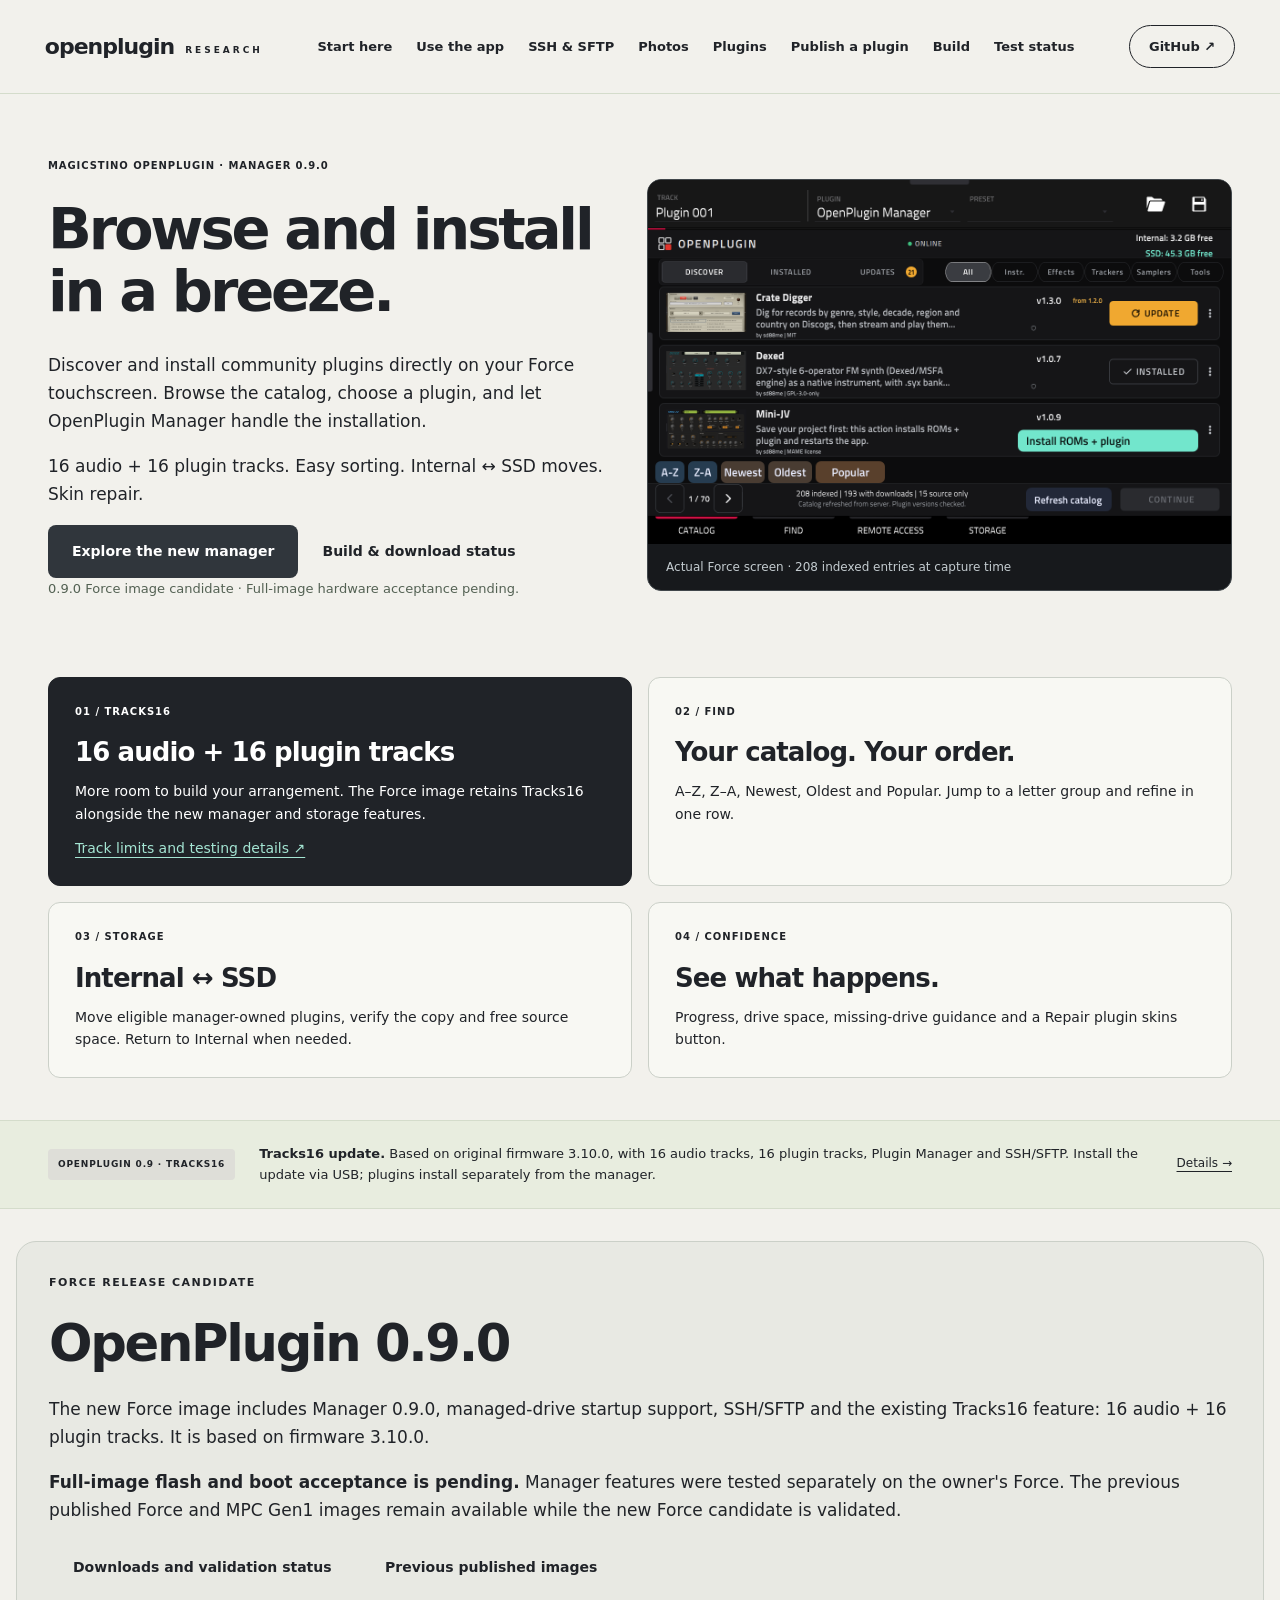
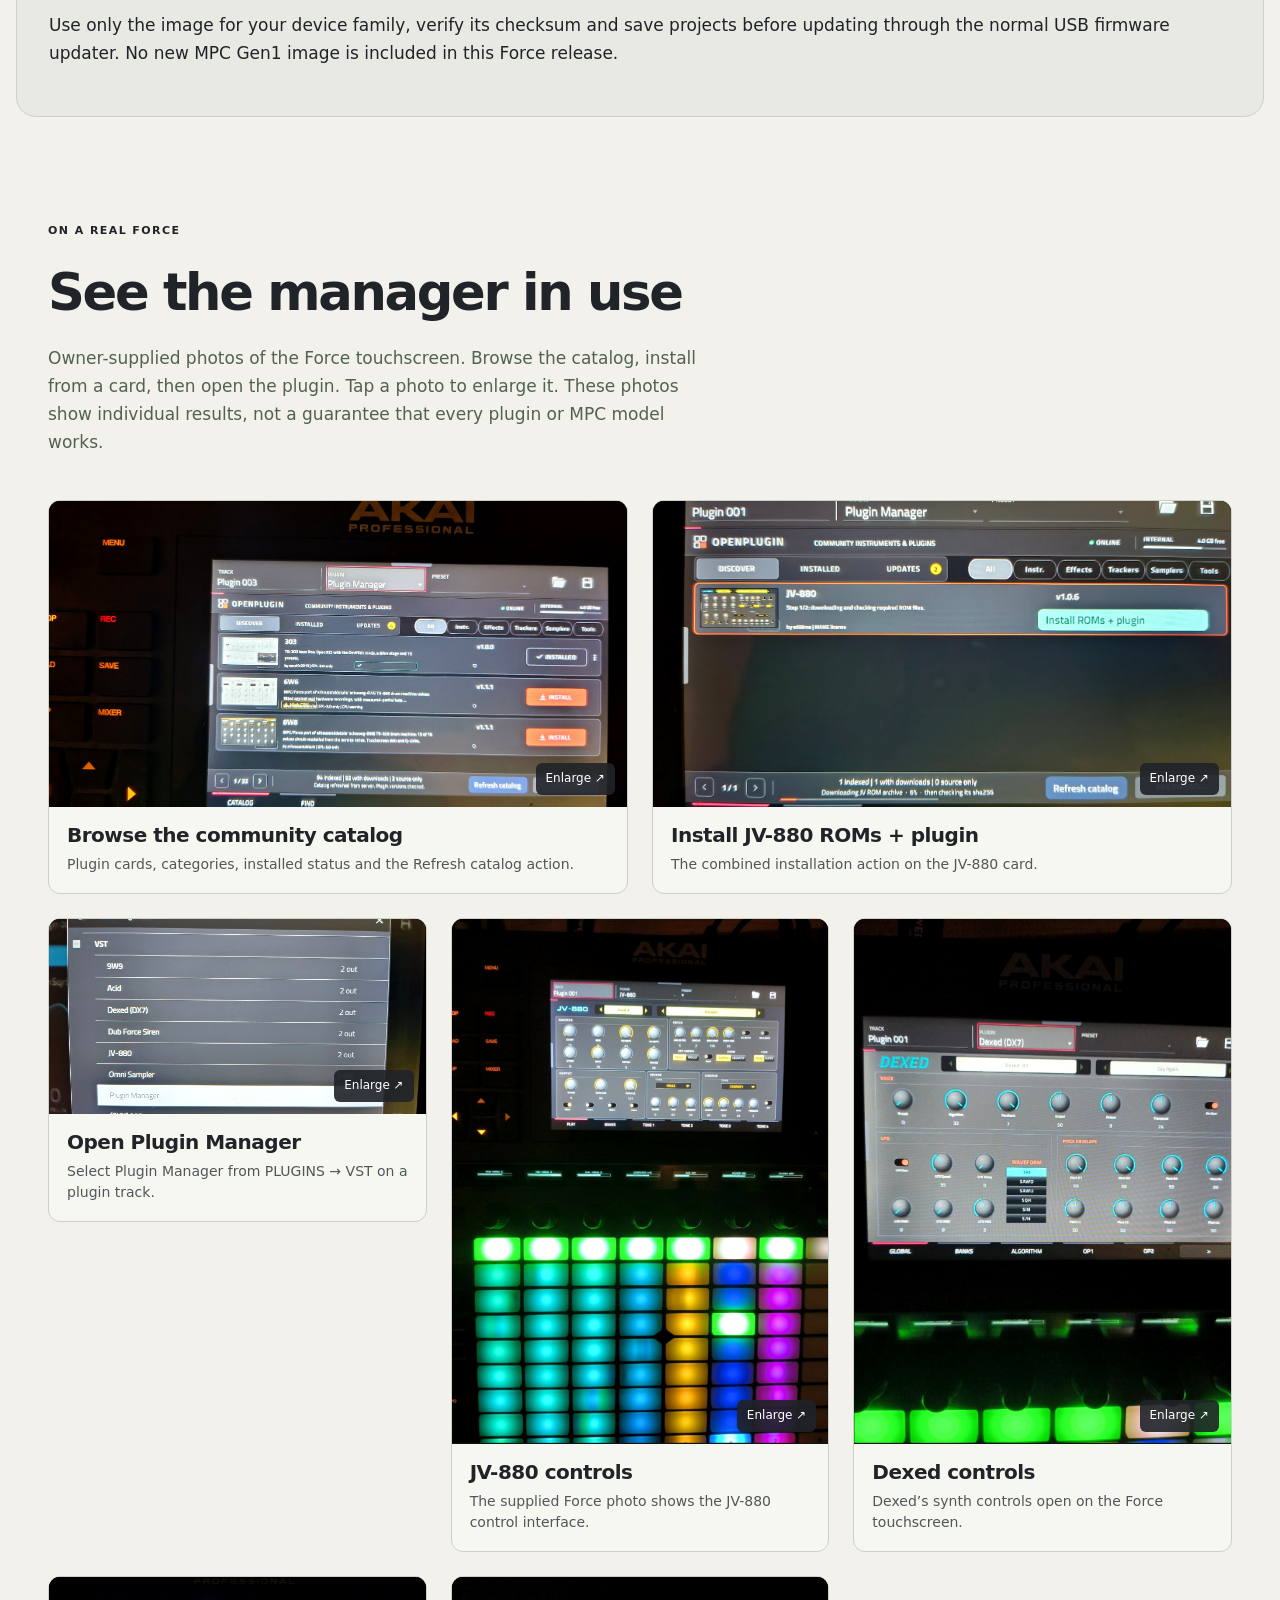
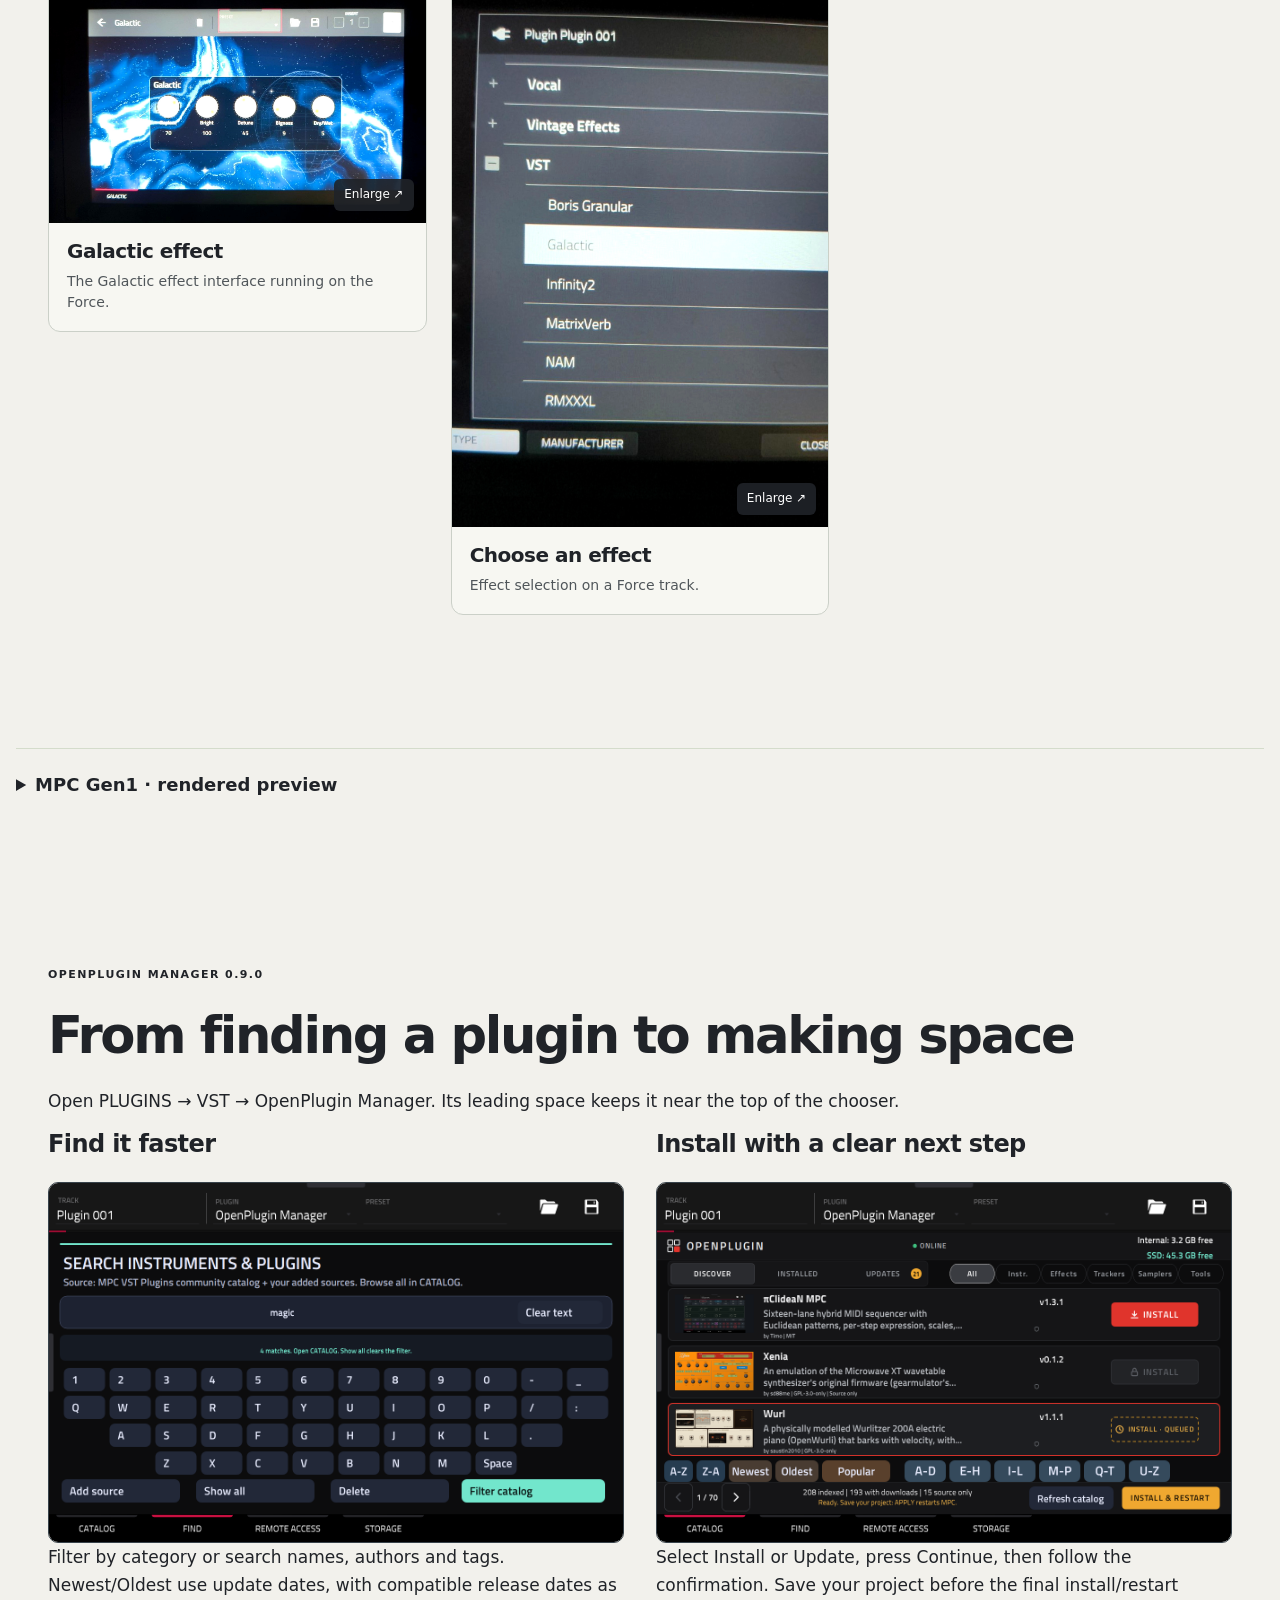
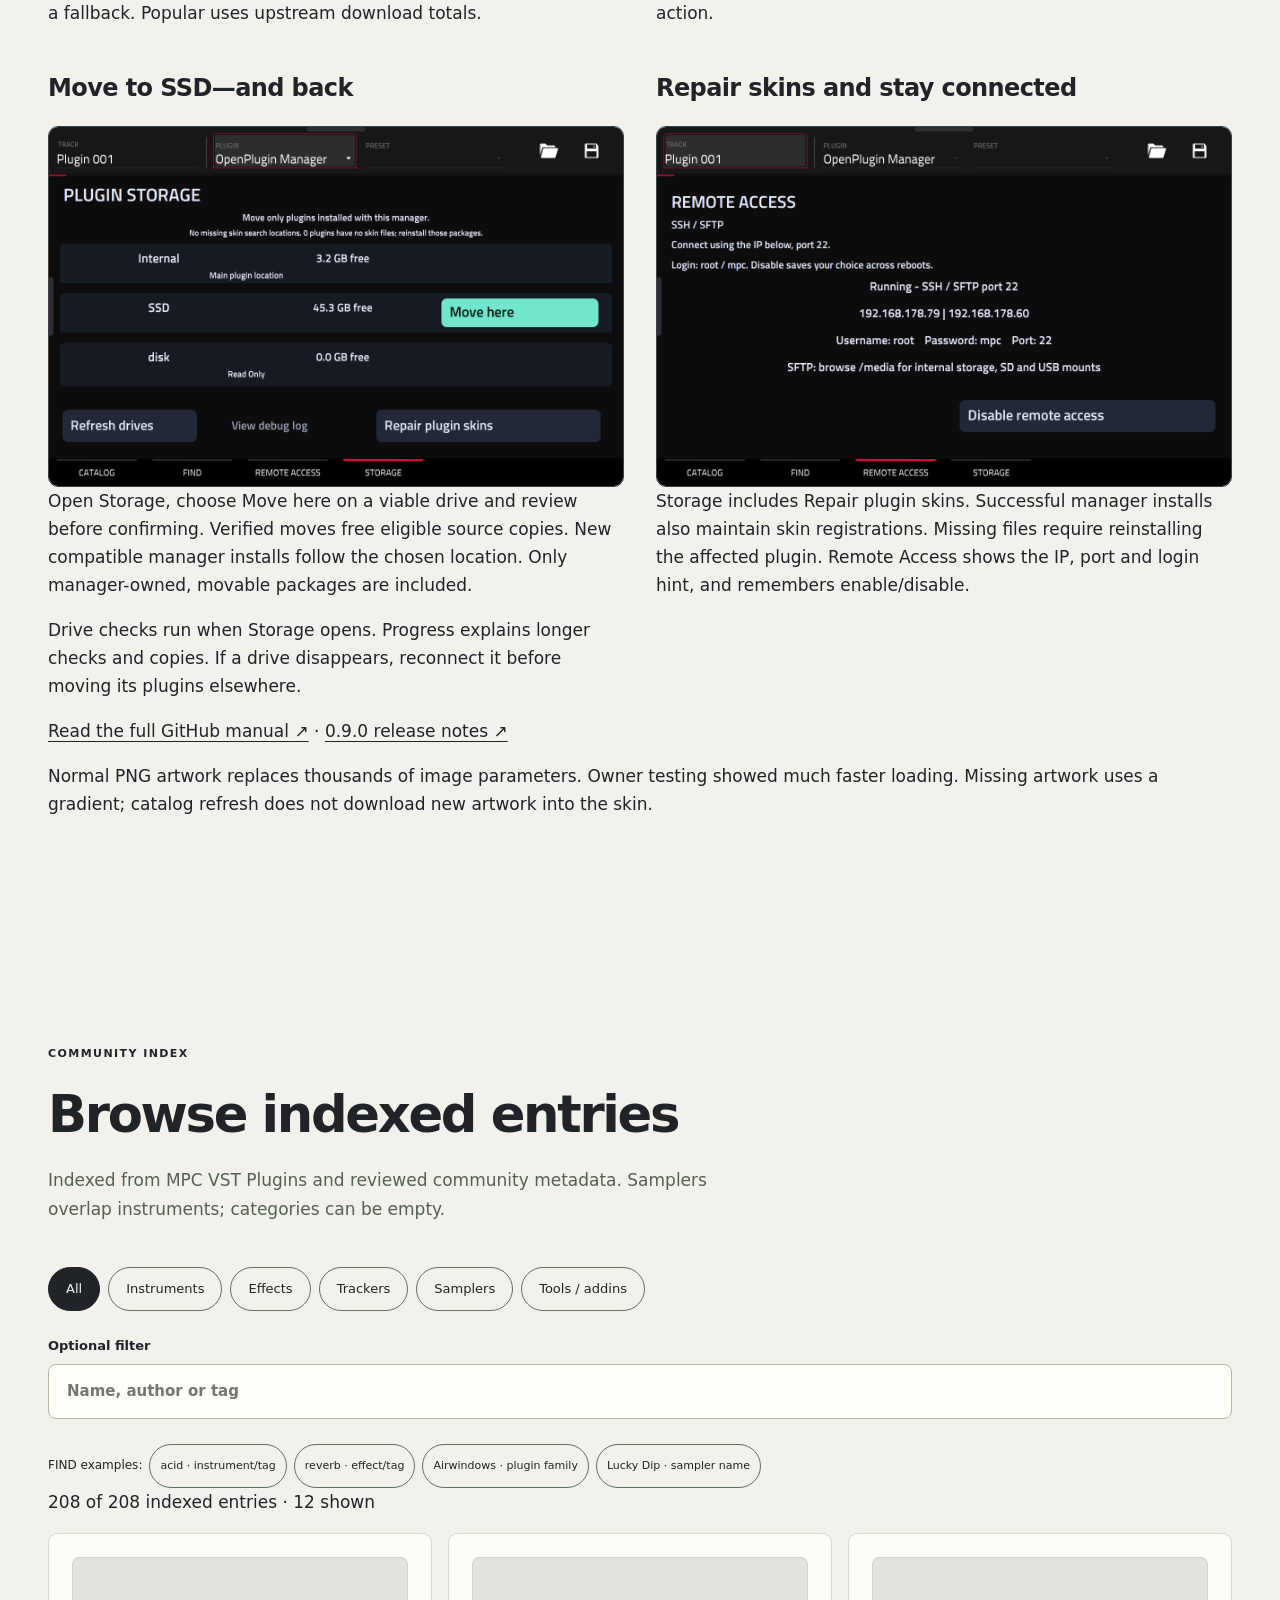
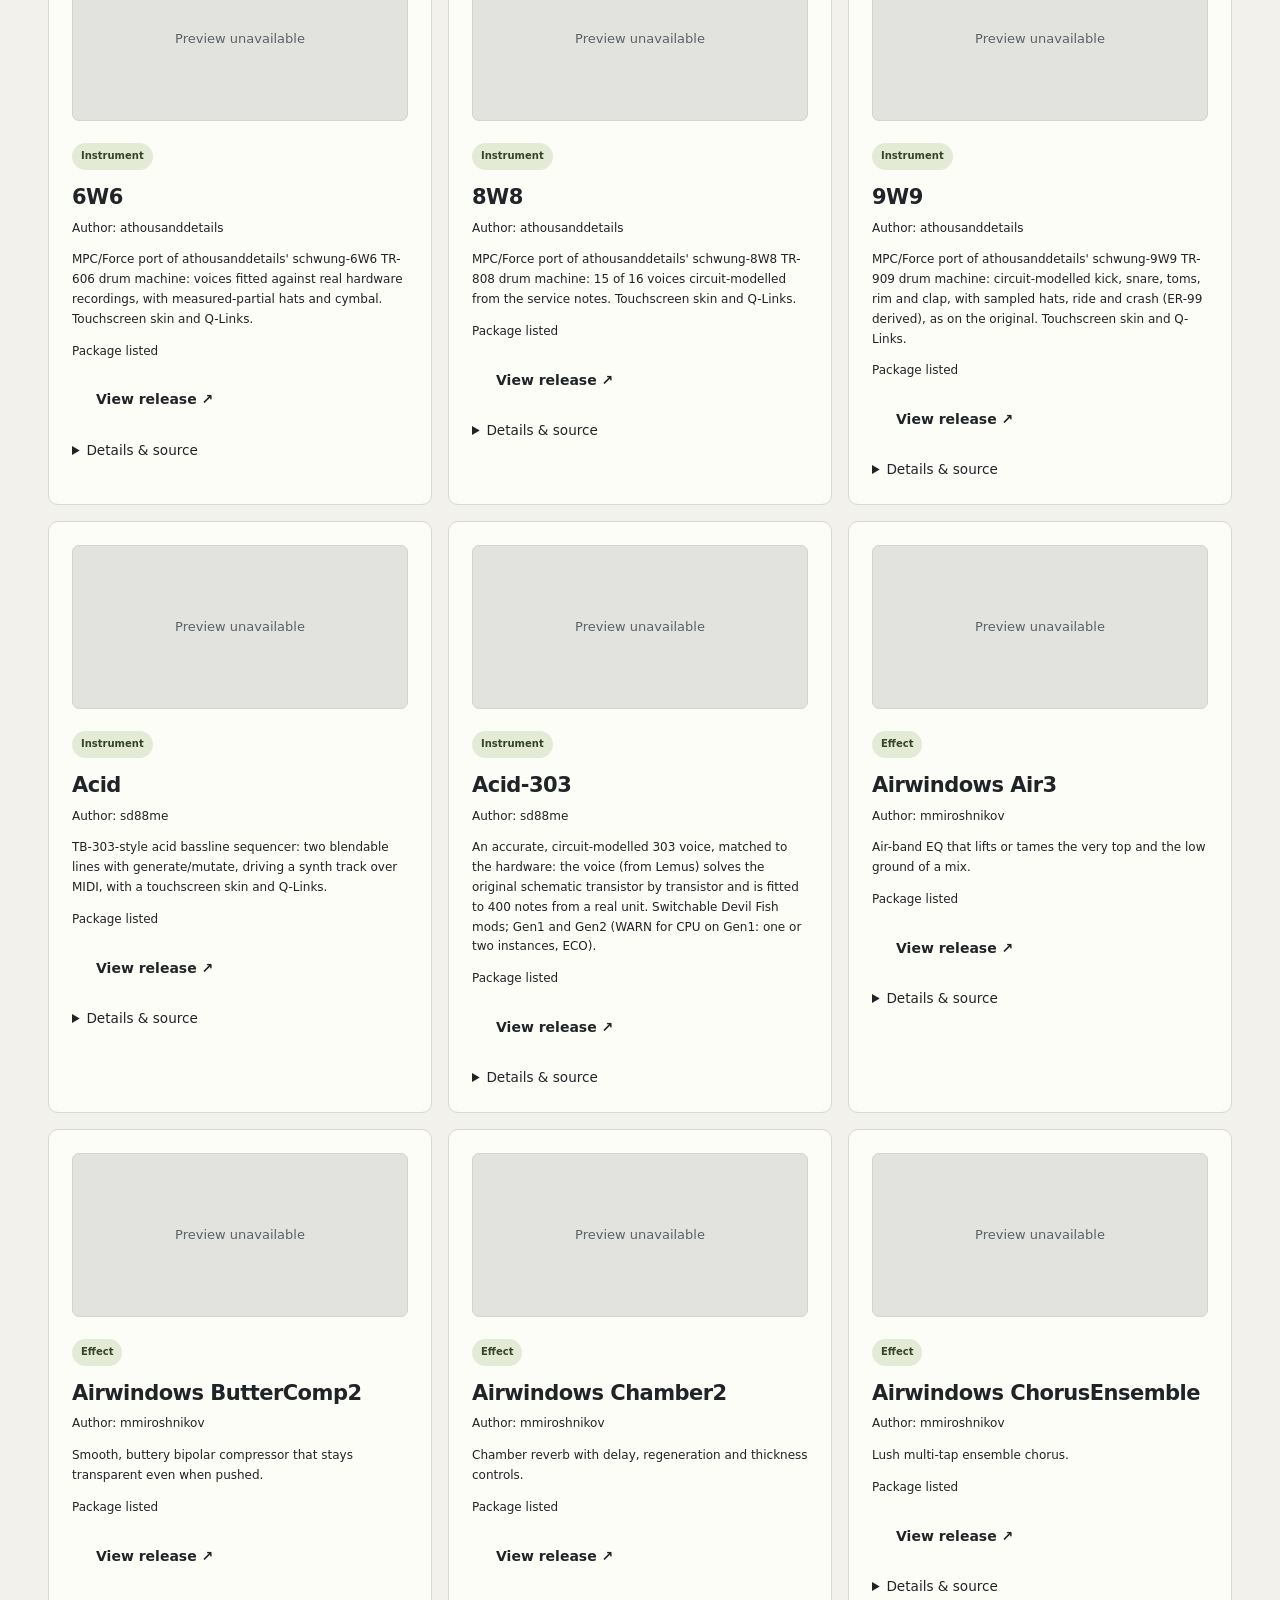
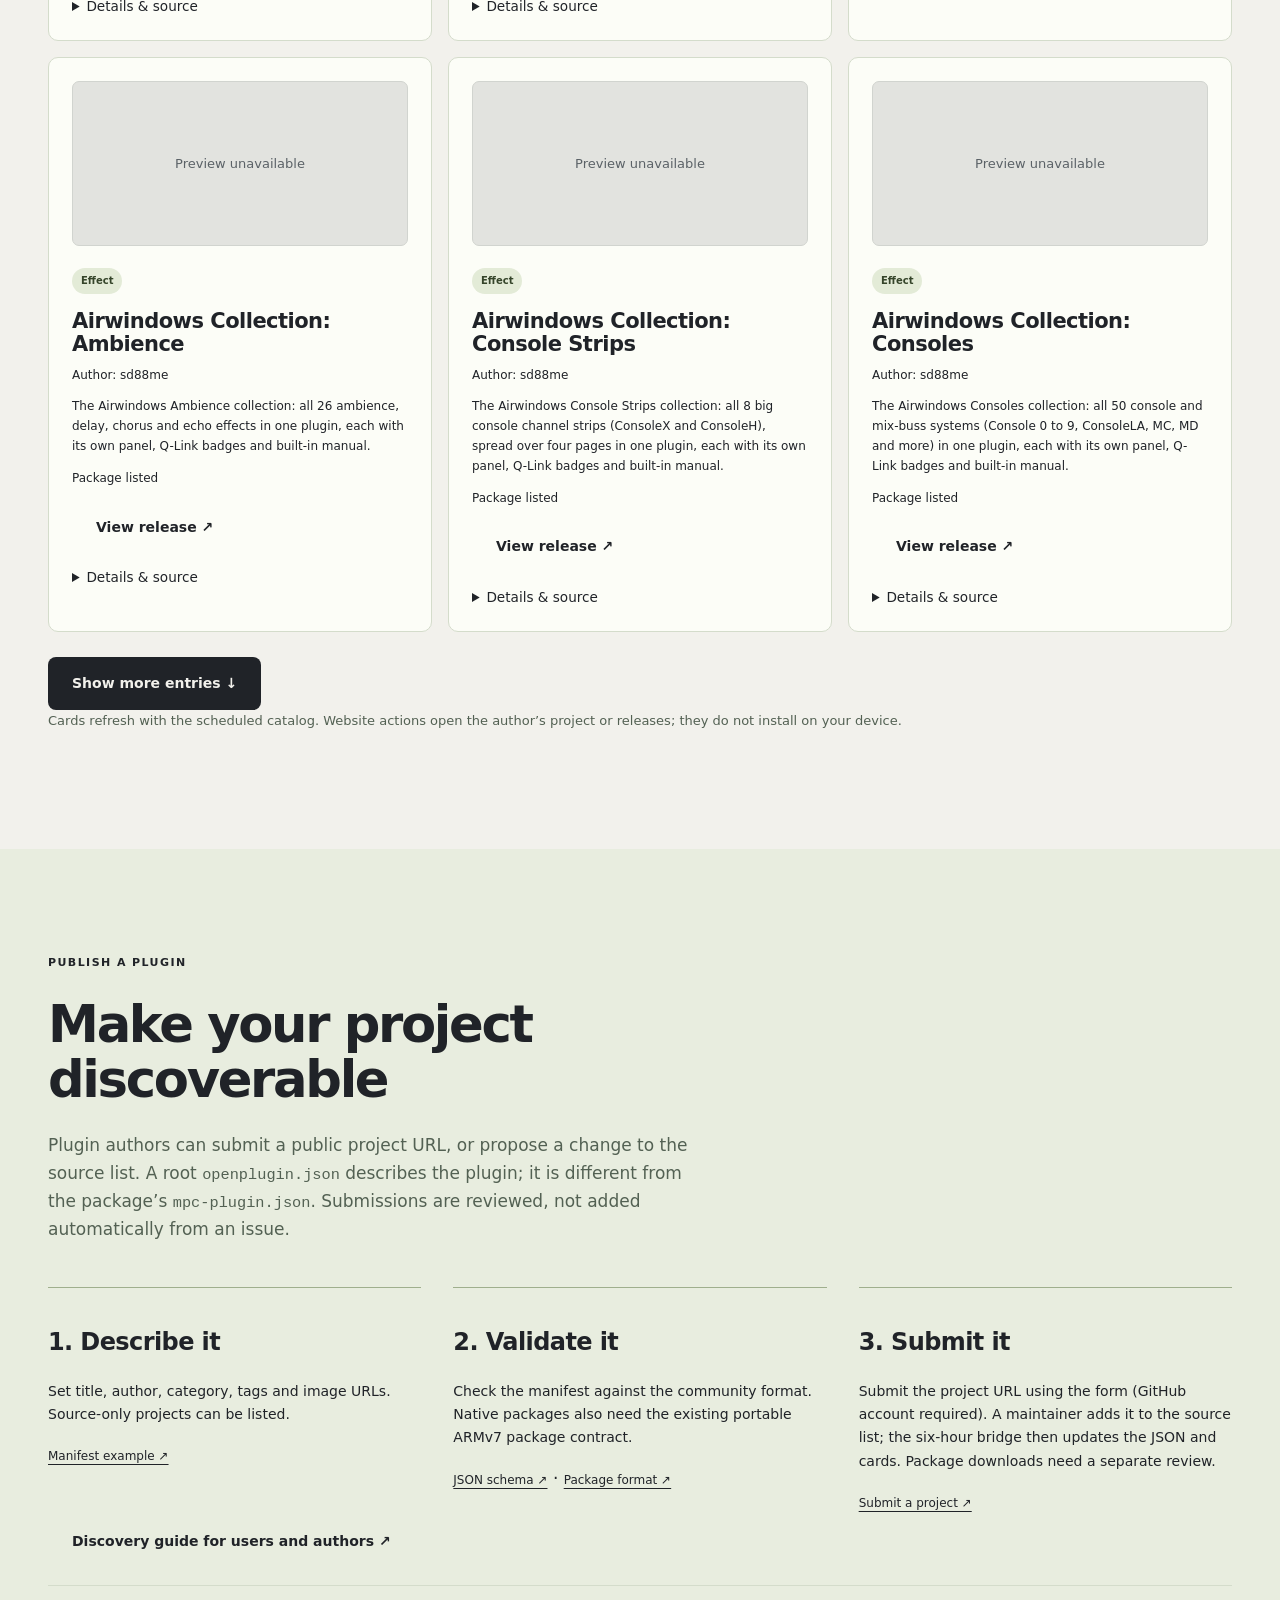
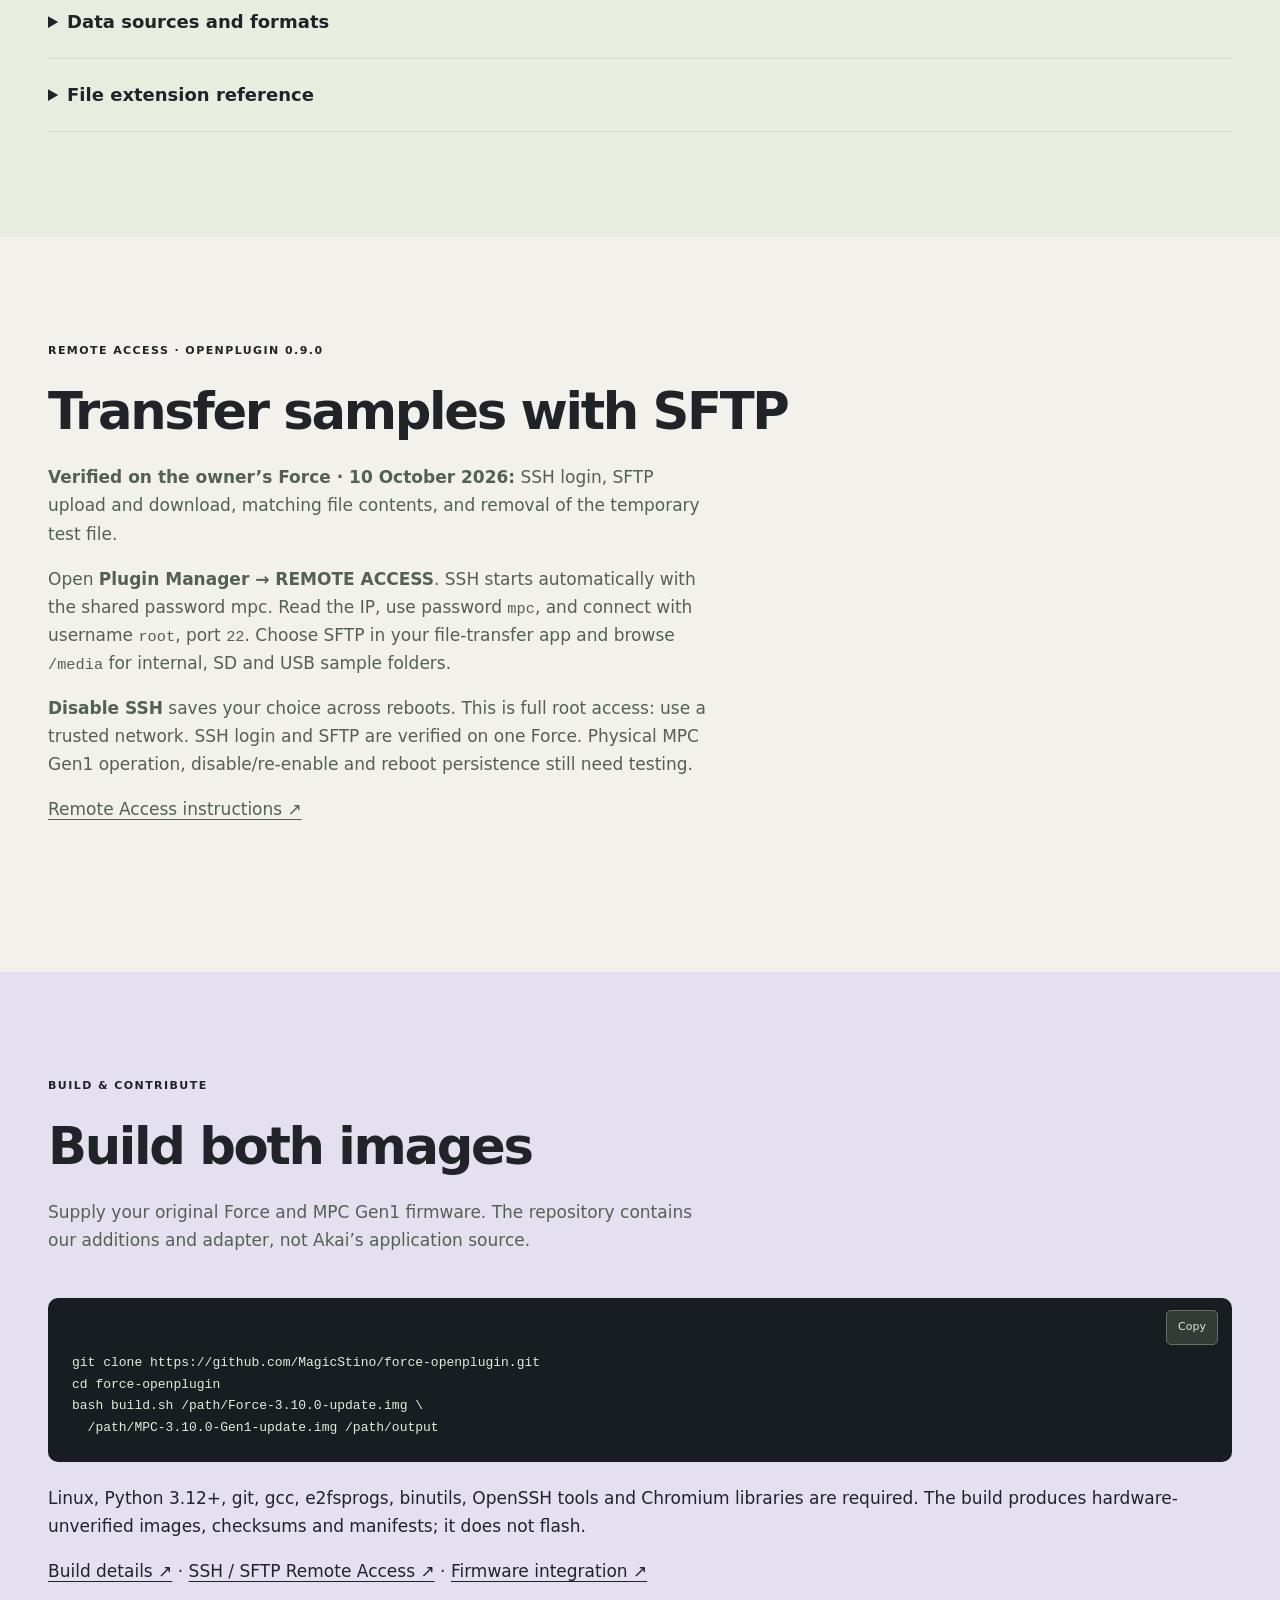
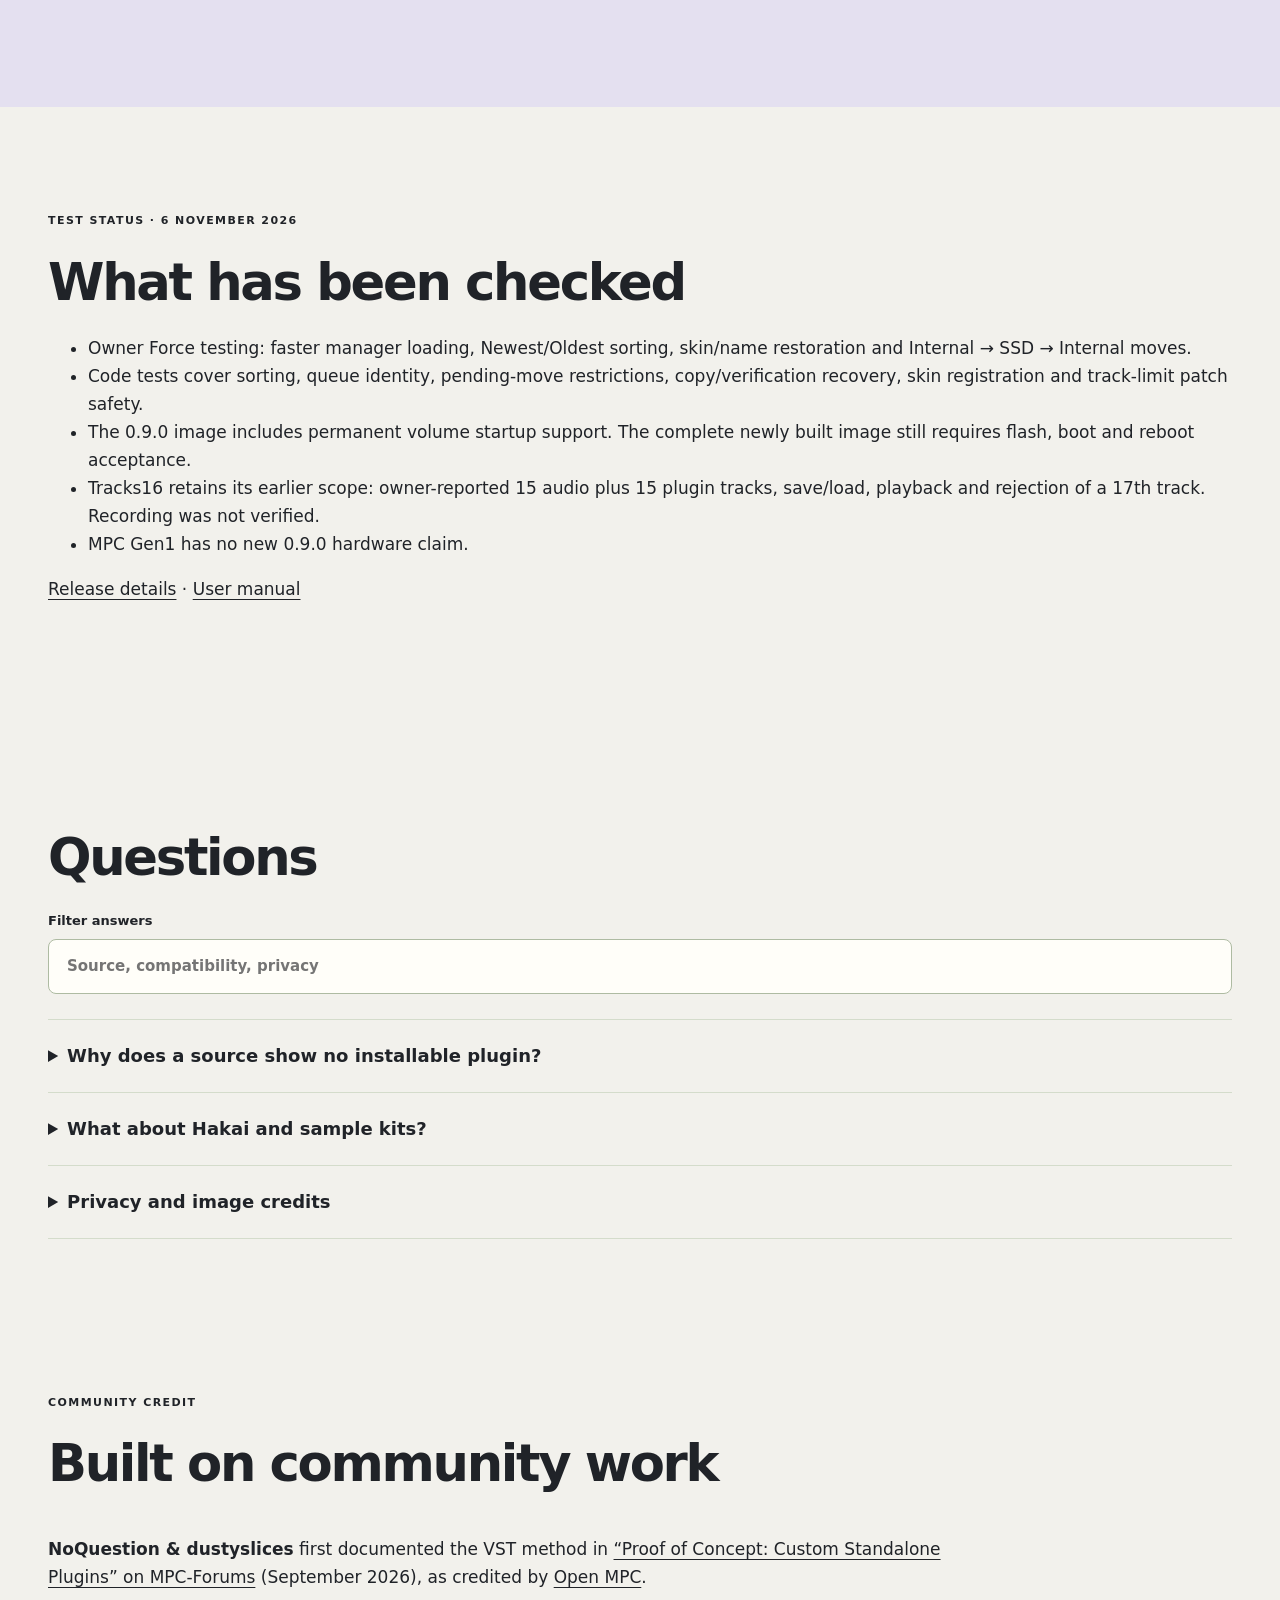
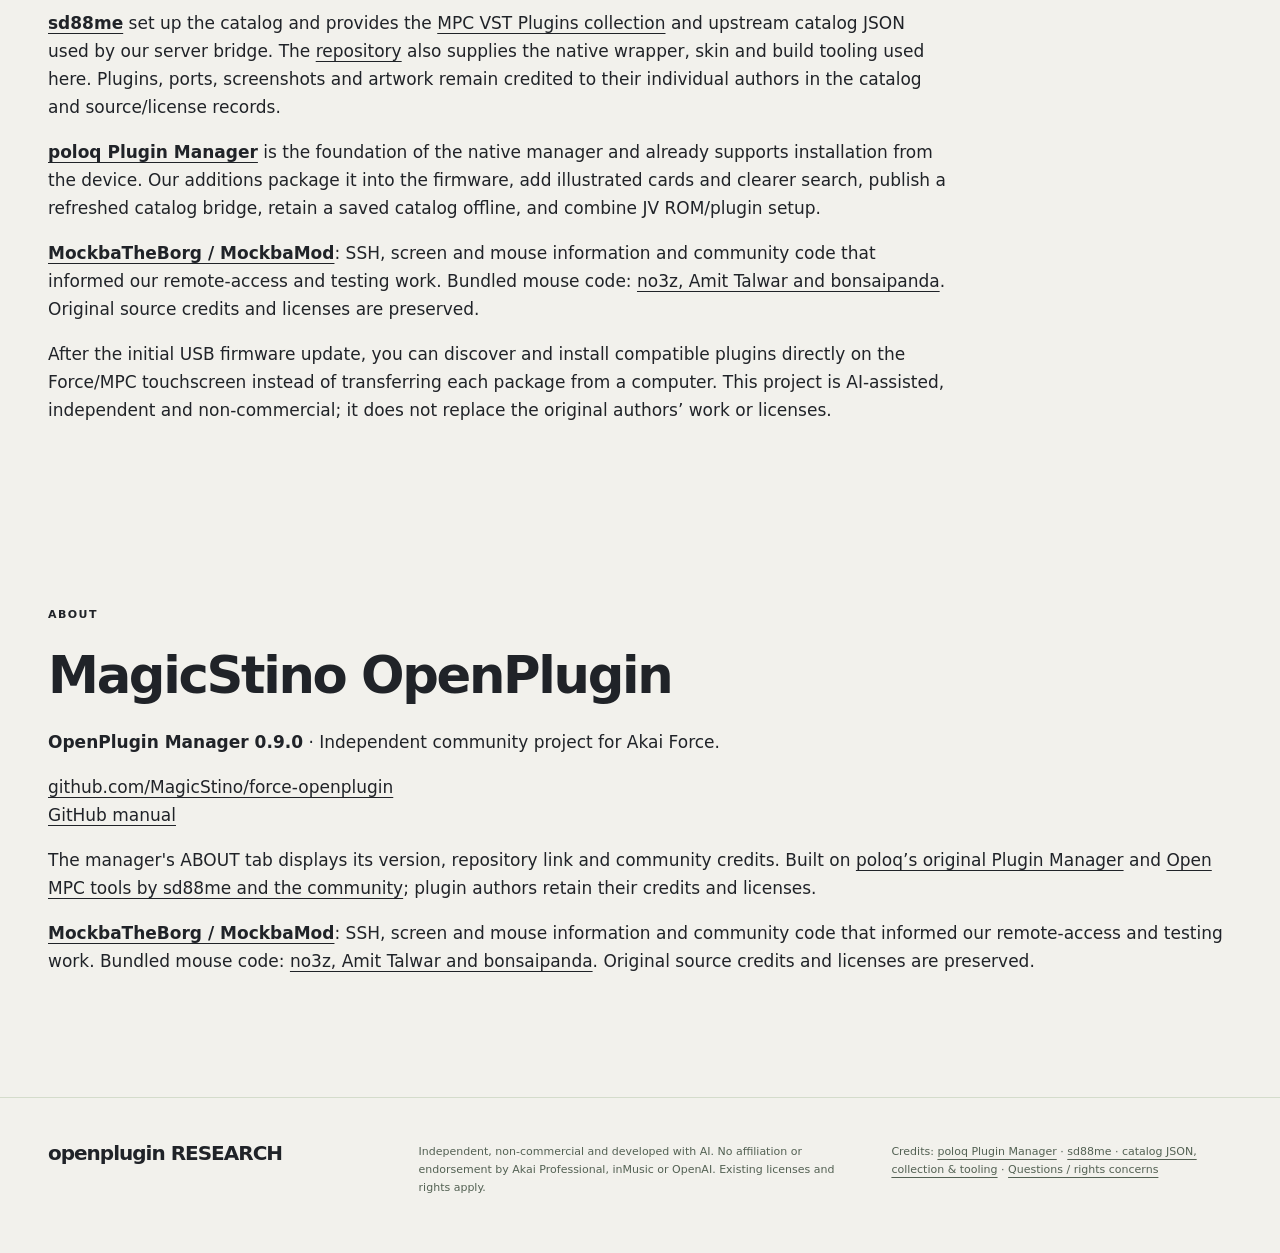
==== website/index.html @ c391f1b2 "Browse and install in a breeze: lead with the core OpenPlugin benefit" ====
<!doctype html>
<html lang="en"><head><meta charset="utf-8"><meta name="viewport" content="width=device-width, initial-scale=1"><title>MagicStino OpenPlugin 0.9 — Browse and install in a breeze.</title>
<meta name="description" content="Browse and install community plugins directly on your Force. With 16 audio + 16 plugin tracks, easy sorting, Internal ↔ SSD moves and skin repair.">
<link rel="canonical" href="https://magicstino.github.io/force-openplugin/">
<meta property="og:type" content="website"><meta property="og:url" content="https://magicstino.github.io/force-openplugin/"><meta property="og:site_name" content="OpenPlugin Research"><meta property="og:title" content="MagicStino OpenPlugin 0.9 — Browse and install in a breeze."><meta property="og:description" content="Browse and install community plugins directly on your Force. With 16 audio + 16 plugin tracks, easy sorting, Internal ↔ SSD moves and skin repair."><meta property="og:image" content="https://magicstino.github.io/force-openplugin/assets/share-card-0.9.png"><meta property="og:image:type" content="image/png"><meta property="og:image:width" content="1200"><meta property="og:image:height" content="630"><meta property="og:image:alt" content="OpenPlugin: 16 audio + 16 plugin tracks, with a real Force Plugin Manager photo">
<meta name="twitter:card" content="summary_large_image"><meta name="twitter:title" content="MagicStino OpenPlugin 0.9 — Browse and install in a breeze."><meta name="twitter:description" content="Browse and install community plugins directly on your Force. With 16 audio + 16 plugin tracks, easy sorting, Internal ↔ SSD moves and skin repair."><meta name="twitter:image" content="https://magicstino.github.io/force-openplugin/assets/share-card-0.9.png"><meta name="twitter:image:alt" content="OpenPlugin: double the tracks, 200+ plugins and a real Force Plugin Manager photo">
<meta name="theme-color" content="#17191c"><link rel="icon" href="assets/mark.svg" type="image/svg+xml"><link rel="stylesheet" href="style.css?v=manager-090"><script src="app.js?v=share-7" defer></script></head>
<body><a class="skip" href="#main">Skip to content</a><header class="header"><a class="brand" href="#">openplugin <span class="brand-sub">RESEARCH</span></a><nav aria-label="Main navigation"><a href="#downloads">Start here</a><a href="#howtos">Use the app</a><a href="#remote-access">SSH &amp; SFTP</a><a href="#force-gallery">Photos</a><a href="#catalog">Plugins</a><a href="#sources">Publish a plugin</a><a href="#developers">Build</a><a href="#status">Test status</a></nav><a class="repo-link" href="https://github.com/MagicStino/force-openplugin">GitHub ↗</a></header><main id="main"><section class="hero wrap"><div class="hero-copy"><p class="eyebrow">MAGICSTINO OPENPLUGIN · MANAGER 0.9.0</p><h1>Browse and install<br>in a breeze.</h1><p class="lede">Discover and install community plugins directly on your Force touchscreen. Browse the catalog, choose a plugin, and let OpenPlugin Manager handle the installation.</p><p>16 audio + 16 plugin tracks. Easy sorting. Internal ↔ SSD moves. Skin repair.</p><div class="hero-actions"><a class="button primary" href="#guide">Explore the new manager</a><a class="button" href="#downloads">Build &amp; download status</a></div><p class="small">0.9.0 Force image candidate · Full-image hardware acceptance pending.</p></div><figure class="hero-art"><img src="assets/manager-0.9/catalog.png" alt="OpenPlugin Manager running on the owner's Force" width="1280" height="800"><figcaption>Actual Force screen · 208 indexed entries at capture time</figcaption></figure></section>
<section class="wrap usp-section" aria-label="OpenPlugin features"><div class="usp-grid"><article class="usp-highlight"><span class="usp-number">01 / TRACKS16</span><h2>16 audio + 16 plugin tracks</h2><p>More room to build your arrangement. The Force image retains Tracks16 alongside the new manager and storage features.</p><p><a href="https://github.com/MagicStino/force-openplugin/blob/main/docs/TRACKS16.md">Track limits and testing details ↗</a></p></article><article><span class="usp-number">02 / FIND</span><h2>Your catalog. Your order.</h2><p>A–Z, Z–A, Newest, Oldest and Popular. Jump to a letter group and refine in one row.</p></article><article><span class="usp-number">03 / STORAGE</span><h2>Internal ↔ SSD</h2><p>Move eligible manager-owned plugins, verify the copy and free source space. Return to Internal when needed.</p></article><article><span class="usp-number">04 / CONFIDENCE</span><h2>See what happens.</h2><p>Progress, drive space, missing-drive guidance and a Repair plugin skins button.</p></article></div></section><div class="status-strip"><div class="wrap status-inner"><span class="chip">OPENPLUGIN 0.9 · TRACKS16</span><p><strong>Tracks16 update.</strong> Based on original firmware 3.10.0, with 16 audio tracks, 16 plugin tracks, Plugin Manager and SSH/SFTP. Install the update via USB; plugins install separately from the manager.</p><a href="#status">Details →</a></div></div><section class="wrap section getting-started" id="downloads"><p class="eyebrow">FORCE RELEASE CANDIDATE</p><h2>OpenPlugin 0.9.0</h2><p>The new Force image includes Manager 0.9.0, managed-drive startup support, SSH/SFTP and the existing Tracks16 feature: 16 audio + 16 plugin tracks. It is based on firmware 3.10.0.</p><p><strong>Full-image flash and boot acceptance is pending.</strong> Manager features were tested separately on the owner's Force. The previous published Force and MPC Gen1 images remain available while the new Force candidate is validated.</p><p><a class="button" href="https://github.com/MagicStino/force-openplugin/blob/main/docs/DOWNLOADS.md">Downloads and validation status</a> <a class="button" href="https://github.com/MagicStino/force-openplugin/releases/tag/v0.8.3-tracks16.20261105">Previous published images</a></p><p>Use only the image for your device family, verify its checksum and save projects before updating through the normal USB firmware updater. No new MPC Gen1 image is included in this Force release.</p></section><section class="wrap section hardware-gallery" id="force-gallery"><div class="section-heading"><p class="eyebrow">ON A REAL FORCE</p><h2>See the manager in use</h2><p>Owner-supplied photos of the Force touchscreen. Browse the catalog, install from a card, then open the plugin. Tap a photo to enlarge it. These photos show individual results, not a guarantee that every plugin or MPC model works.</p></div><div class="hardware-photo-grid"><figure class="hardware-photo photo-featured"><button class="photo-open" type="button" data-photo="assets/force-photos/catalog.jpg" data-title="Browse the community catalog" data-caption="Plugin cards, categories, installed status and the Refresh catalog action." data-ratio="1.891994917407878" data-rotate="false" aria-label="Enlarge photo: Browse the community catalog"><span class="photo-frame" style="--photo-ratio:1.891994917407878"><img src="assets/force-photos/catalog.jpg" width="1489" height="787" loading="lazy" alt="Browse the community catalog on a physical Akai Force"></span><span class="photo-enlarge" aria-hidden="true">Enlarge ↗</span></button><figcaption><h3>Browse the community catalog</h3><p>Plugin cards, categories, installed status and the Refresh catalog action.</p></figcaption></figure><figure class="hardware-photo photo-featured"><button class="photo-open" type="button" data-photo="assets/force-photos/jv-setup.jpg" data-title="Install JV-880 ROMs + plugin" data-caption="The combined installation action on the JV-880 card." data-ratio="1.891994917407878" data-rotate="false" aria-label="Enlarge photo: Install JV-880 ROMs + plugin"><span class="photo-frame" style="--photo-ratio:1.891994917407878"><img src="assets/force-photos/jv-setup.jpg" width="1489" height="787" loading="lazy" alt="Install JV-880 ROMs + plugin on a physical Akai Force"></span><span class="photo-enlarge" aria-hidden="true">Enlarge ↗</span></button><figcaption><h3>Install JV-880 ROMs + plugin</h3><p>The combined installation action on the JV-880 card.</p></figcaption></figure><figure class="hardware-photo"><button class="photo-open" type="button" data-photo="assets/force-photos/plugin-selection.jpg" data-title="Open Plugin Manager" data-caption="Select Plugin Manager from PLUGINS → VST on a plugin track." data-ratio="1.9362808842652797" data-rotate="false" aria-label="Enlarge photo: Open Plugin Manager"><span class="photo-frame" style="--photo-ratio:1.9362808842652797"><img src="assets/force-photos/plugin-selection.jpg" width="1489" height="769" loading="lazy" alt="Open Plugin Manager on a physical Akai Force"></span><span class="photo-enlarge" aria-hidden="true">Enlarge ↗</span></button><figcaption><h3>Open Plugin Manager</h3><p>Select Plugin Manager from PLUGINS → VST on a plugin track.</p></figcaption></figure><figure class="hardware-photo"><button class="photo-open" type="button" data-photo="assets/force-photos/jv-controls.jpg" data-title="JV-880 controls" data-caption="The supplied Force photo shows the JV-880 control interface." data-ratio="0.7183002056202878" data-rotate="true" aria-label="Enlarge photo: JV-880 controls"><span class="photo-frame photo-rotated" style="--photo-ratio:0.7183002056202878"><img src="assets/force-photos/jv-controls.jpg" width="1459" height="1048" loading="lazy" alt="JV-880 controls on a physical Akai Force"></span><span class="photo-enlarge" aria-hidden="true">Enlarge ↗</span></button><figcaption><h3>JV-880 controls</h3><p>The supplied Force photo shows the JV-880 control interface.</p></figcaption></figure><figure class="hardware-photo"><button class="photo-open" type="button" data-photo="assets/force-photos/dexed.jpg" data-title="Dexed controls" data-caption="Dexed’s synth controls open on the Force touchscreen." data-ratio="0.7183002056202878" data-rotate="true" aria-label="Enlarge photo: Dexed controls"><span class="photo-frame photo-rotated" style="--photo-ratio:0.7183002056202878"><img src="assets/force-photos/dexed.jpg" width="1459" height="1048" loading="lazy" alt="Dexed controls on a physical Akai Force"></span><span class="photo-enlarge" aria-hidden="true">Enlarge ↗</span></button><figcaption><h3>Dexed controls</h3><p>Dexed’s synth controls open on the Force touchscreen.</p></figcaption></figure><figure class="hardware-photo"><button class="photo-open" type="button" data-photo="assets/force-photos/galactic.jpg" data-title="Galactic effect" data-caption="The Galactic effect interface running on the Force." data-ratio="1.5316184351554127" data-rotate="false" aria-label="Enlarge photo: Galactic effect"><span class="photo-frame" style="--photo-ratio:1.5316184351554127"><img src="assets/force-photos/galactic.jpg" width="1429" height="933" loading="lazy" alt="Galactic effect on a physical Akai Force"></span><span class="photo-enlarge" aria-hidden="true">Enlarge ↗</span></button><figcaption><h3>Galactic effect</h3><p>The Galactic effect interface running on the Force.</p></figcaption></figure><figure class="hardware-photo"><button class="photo-open" type="button" data-photo="assets/force-photos/effect-selection.jpg" data-title="Choose an effect" data-caption="Effect selection on a Force track." data-ratio="0.6850944716585025" data-rotate="true" aria-label="Enlarge photo: Choose an effect"><span class="photo-frame photo-rotated" style="--photo-ratio:0.6850944716585025"><img src="assets/force-photos/effect-selection.jpg" width="1429" height="979" loading="lazy" alt="Choose an effect on a physical Akai Force"></span><span class="photo-enlarge" aria-hidden="true">Enlarge ↗</span></button><figcaption><h3>Choose an effect</h3><p>Effect selection on a Force track.</p></figcaption></figure></div></section><details class="wrap accordion mpc-render"><summary>MPC Gen1 · rendered preview</summary><div><p>This is a styled render, not a hardware photo. Physical MPC operation still needs testing.</p><img src="assets/mpc-preview.png" width="1200" height="840" loading="lazy" alt="Rendered MPC Gen1 concept with the native manager interface"></div></details><section class="wrap section" id="howtos"><div id="guide"><p class="eyebrow">OPENPLUGIN MANAGER 0.9.0</p><h2>From finding a plugin to making space</h2><p>Open PLUGINS → VST → OpenPlugin Manager. Its leading space keeps it near the top of the chooser.</p><div class="release-guide"><article><h3>Find it faster</h3><img src="assets/manager-0.9/find.png" alt="FIND screen on Force" loading="lazy"><p>Filter by category or search names, authors and tags. Newest/Oldest use update dates, with compatible release dates as a fallback. Popular uses upstream download totals.</p></article><article><h3>Install with a clear next step</h3><img src="assets/manager-0.9/install.png" alt="Queued installation on Force" loading="lazy"><p>Select Install or Update, press Continue, then follow the confirmation. Save your project before the final install/restart action.</p></article><article><h3>Move to SSD—and back</h3><img src="assets/manager-0.9/storage.png" alt="Storage drive rows with Internal and SSD on Force" loading="lazy"><p>Open Storage, choose Move here on a viable drive and review before confirming. Verified moves free eligible source copies. New compatible manager installs follow the chosen location. Only manager-owned, movable packages are included.</p><p>Drive checks run when Storage opens. Progress explains longer checks and copies. If a drive disappears, reconnect it before moving its plugins elsewhere.</p></article><article><h3>Repair skins and stay connected</h3><img src="assets/manager-0.9/remote.png" alt="SSH and SFTP controls on Force" loading="lazy"><p>Storage includes Repair plugin skins. Successful manager installs also maintain skin registrations. Missing files require reinstalling the affected plugin. Remote Access shows the IP, port and login hint, and remembers enable/disable.</p></article></div><p><a href="https://github.com/MagicStino/force-openplugin/blob/main/docs/GUIDE.md">Read the full GitHub manual ↗</a> · <a href="https://github.com/MagicStino/force-openplugin/blob/main/docs/RELEASE-0.9.0.md">0.9.0 release notes ↗</a></p><p>Normal PNG artwork replaces thousands of image parameters. Owner testing showed much faster loading. Missing artwork uses a gradient; catalog refresh does not download new artwork into the skin.</p></div></section><section class="wrap section" id="catalog"><div class="section-heading"><p class="eyebrow">COMMUNITY INDEX</p><h2>Browse indexed entries</h2><p>Indexed from MPC VST Plugins and reviewed community metadata. Samplers overlap instruments; categories can be empty.</p></div><div class="catalog-filters" role="group" aria-label="Catalog category"><button class="selected" aria-pressed="true" data-kind="all">All</button><button aria-pressed="false" data-kind="instrument">Instruments</button><button aria-pressed="false" data-kind="effect">Effects</button><button aria-pressed="false" data-kind="tracker">Trackers</button><button aria-pressed="false" data-kind="sampler">Samplers</button><button aria-pressed="false" data-kind="addin">Tools / addins</button></div><label class="faq-search" for="catalog-query">Optional filter<input id="catalog-query" type="search" placeholder="Name, author or tag"></label><div class="examples">FIND examples: <button data-example="acid">acid · instrument/tag</button><button data-example="reverb">reverb · effect/tag</button><button data-example="Airwindows">Airwindows · plugin family</button><button data-example="Lucky Dip">Lucky Dip · sampler name</button></div><p id="catalog-count" role="status">Loading catalog…</p><div id="catalog-cards" class="catalog-grid"></div><button id="catalog-more" class="button dark" hidden>Show more entries ↓</button><noscript><p>Browse the <a href="https://open-mpc.github.io/">upstream community catalog</a>. The guides below work without JavaScript.</p></noscript><p class="small">Cards refresh with the scheduled catalog. Website actions open the author’s project or releases; they do not install on your device.</p></section><section class="sources-section section" id="sources"><div class="wrap"><div class="section-heading"><p class="eyebrow">PUBLISH A PLUGIN</p><h2>Make your project discoverable</h2><p>Plugin authors can submit a public project URL, or propose a change to the source list. A root <code>openplugin.json</code> describes the plugin; it is different from the package’s <code>mpc-plugin.json</code>. Submissions are reviewed, not added automatically from an issue.</p></div><div class="source-types"><article><h3>1. Describe it</h3><p>Set title, author, category, tags and image URLs. Source-only projects can be listed.</p><a href="https://github.com/MagicStino/force-openplugin/blob/main/catalog/example.openplugin.json">Manifest example ↗</a></article><article><h3>2. Validate it</h3><p>Check the manifest against the community format. Native packages also need the existing portable ARMv7 package contract.</p><a href="schema/community-plugin.schema.json">JSON schema ↗</a> · <a href="https://github.com/MagicStino/force-openplugin/blob/main/docs/SOURCES.md">Package format ↗</a></article><article><h3>3. Submit it</h3><p>Submit the project URL using the form (GitHub account required). A maintainer adds it to the source list; the six-hour bridge then updates the JSON and cards. Package downloads need a separate review.</p><a href="https://github.com/MagicStino/force-openplugin/issues/new?template=plugin-submission.yml">Submit a project ↗</a></article></div><p><a class="button" href="https://github.com/MagicStino/force-openplugin/blob/main/docs/DISCOVERY.md">Discovery guide for users and authors ↗</a></p><details class="accordion"><summary>Data sources and formats</summary><div><p>The bridge starts with <a href="https://open-mpc.github.io/catalog.json">MPC VST Plugins</a>, then checks registered repositories and bounded GitHub searches. Search matches without a valid manifest remain candidates.</p><p><a href="catalog.json">App catalog</a> · <a href="discovery.json">Discovery report</a> · <a href="https://github.com/MagicStino/force-openplugin/blob/main/catalog/sources.json">Source registry</a></p><p>Device FIND accepts <code>owner/repository</code> or its GitHub URL. It checks the latest stable release for <code>-mpc-armv7.zip</code>, a SHA256 digest and <code>mpc-plugin.json</code>. Arbitrary websites and desktop VSTs are not supported inputs.</p></div></details><details class="accordion" id="formats"><summary>File extension reference</summary><div><p><code>.zip</code> package · <code>.so</code> native library · <code>.json</code> metadata · <code>.xml</code> registration · <code>.xpl</code> preset · <code>.xpj</code> project · <code>.sh</code> installer · <code>.img</code> firmware · <code>.sha256</code> checksum · <code>.pub</code> public SSH key.</p><p>Desktop <code>.dll</code>, <code>.exe</code>, <code>.dmg</code> and general <code>.vst3</code> bundles are not native MPC packages.</p></div></details></div></section><section class="wrap section" id="remote-access"><div class="section-heading"><p class="eyebrow">REMOTE ACCESS · OPENPLUGIN 0.9.0</p><h2>Transfer samples with SFTP</h2><p><strong>Verified on the owner’s Force · 10 October 2026:</strong> SSH login, SFTP upload and download, matching file contents, and removal of the temporary test file.</p><p>Open <strong>Plugin Manager → REMOTE ACCESS</strong>. SSH starts automatically with the shared password mpc. Read the IP, use password <code>mpc</code>, and connect with username <code>root</code>, port <code>22</code>. Choose SFTP in your file-transfer app and browse <code>/media</code> for internal, SD and USB sample folders.</p><p><strong>Disable SSH</strong> saves your choice across reboots. This is full root access: use a trusted network. SSH login and SFTP are verified on one Force. Physical MPC Gen1 operation, disable/re-enable and reboot persistence still need testing.</p><p><a href="https://github.com/MagicStino/force-openplugin/blob/main/docs/SSH.md">Remote Access instructions ↗</a></p></div></section><section class="workbench section" id="developers"><div class="wrap"><div class="section-heading"><p class="eyebrow">BUILD &amp; CONTRIBUTE</p><h2>Build both images</h2><p>Supply your original Force and MPC Gen1 firmware. The repository contains our additions and adapter, not Akai’s application source.</p></div><div class="code-box"><button class="copy" data-copy="build-command">Copy</button><pre id="build-command"><code>git clone https://github.com/MagicStino/force-openplugin.git
cd force-openplugin
bash build.sh /path/Force-3.10.0-update.img \
  /path/MPC-3.10.0-Gen1-update.img /path/output</code></pre></div><p>Linux, Python 3.12+, git, gcc, e2fsprogs, binutils, OpenSSH tools and Chromium libraries are required. The build produces hardware-unverified images, checksums and manifests; it does not flash.</p><p><a href="https://github.com/MagicStino/force-openplugin#build-from-original-firmware">Build details ↗</a> · <a href="https://github.com/MagicStino/force-openplugin/blob/main/docs/SSH.md">SSH / SFTP Remote Access ↗</a> · <a href="https://github.com/MagicStino/force-openplugin/blob/main/docs/INTEGRATION.md">Firmware integration ↗</a></p></div></section><section class="wrap section" id="status"><p class="eyebrow">TEST STATUS · 6 NOVEMBER 2026</p><h2>What has been checked</h2><ul><li>Owner Force testing: faster manager loading, Newest/Oldest sorting, skin/name restoration and Internal → SSD → Internal moves.</li><li>Code tests cover sorting, queue identity, pending-move restrictions, copy/verification recovery, skin registration and track-limit patch safety.</li><li>The 0.9.0 image includes permanent volume startup support. The complete newly built image still requires flash, boot and reboot acceptance.</li><li>Tracks16 retains its earlier scope: owner-reported 15 audio plus 15 plugin tracks, save/load, playback and rejection of a 17th track. Recording was not verified.</li><li>MPC Gen1 has no new 0.9.0 hardware claim.</li></ul><p><a href="https://github.com/MagicStino/force-openplugin/blob/main/docs/RELEASE-0.9.0.md">Release details</a> · <a href="https://github.com/MagicStino/force-openplugin/blob/main/docs/GUIDE.md">User manual</a></p></section><section class="wrap section faq-section" id="faq"><h2>Questions</h2><label class="faq-search" for="faq-query">Filter answers<input id="faq-query" type="search" placeholder="Source, compatibility, privacy"></label><div id="faq-list"><details class="accordion"><summary>Why does a source show no installable plugin?</summary><div><p>It may lack a stable ARMv7 release, checksum or compatible manifest. Desktop plugins and source code alone cannot be installed. Network errors and rate limits can also interfere.</p></div></details><details class="accordion"><summary>What about Hakai and sample kits?</summary><div><p>Hakai-associated native plugins need the same compatible package format. Universal compatibility is not established. MPC Sample is a separate kit editor; sample preview and kit import are not implemented.</p></div></details><details class="accordion"><summary>Privacy and image credits</summary><div><p>No analytics, accounts or uploads. Plugin images load from their upstream hosts, which receive the request. GitHub Pages has its own logging policies. Image rights remain with their authors.</p></div></details></div><p id="faq-empty" hidden role="status">No matching answer.</p></section><section class="wrap section community-credits" id="credits"><div class="section-heading"><p class="eyebrow">COMMUNITY CREDIT</p><h2>Built on community work</h2></div><p><strong>NoQuestion &amp; dustyslices</strong> first documented the VST method in <a href="https://www.mpc-forums.com/viewtopic.php?f=41&amp;t=220981">“Proof of Concept: Custom Standalone Plugins” on MPC-Forums</a> (September 2026), as credited by <a href="https://github.com/open-mpc/mpc-vst-plugins#credits">Open MPC</a>.</p><p><strong><a href="https://github.com/sd88me">sd88me</a></strong> set up the catalog and provides the <a href="https://open-mpc.github.io/">MPC VST Plugins collection</a> and upstream catalog JSON used by our server bridge. The <a href="https://github.com/open-mpc/mpc-vst-plugins">repository</a> also supplies the native wrapper, skin and build tooling used here. Plugins, ports, screenshots and artwork remain credited to their individual authors in the catalog and source/license records.</p><p><strong><a href="https://github.com/poloq-instruments/mpc-vst-manager">poloq Plugin Manager</a></strong> is the foundation of the native manager and already supports installation from the device. Our additions package it into the firmware, add illustrated cards and clearer search, publish a refreshed catalog bridge, retain a saved catalog offline, and combine JV ROM/plugin setup.</p><p><strong><a href="https://github.com/MockbaTheBorg/MockbaMod">MockbaTheBorg / MockbaMod</a></strong>: SSH, screen and mouse information and community code that informed our remote-access and testing work. Bundled mouse code: <a href="https://github.com/bonsaipanda/MPC-Force-SSH-Firmwares">no3z, Amit Talwar and bonsaipanda</a>. Original source credits and licenses are preserved.</p><p>After the initial USB firmware update, you can discover and install compatible plugins directly on the Force/MPC touchscreen instead of transferring each package from a computer. This project is AI-assisted, independent and non-commercial; it does not replace the original authors’ work or licenses.</p></section><section class="wrap section" id="about"><p class="eyebrow">ABOUT</p><h2>MagicStino OpenPlugin</h2><p><strong>OpenPlugin Manager 0.9.0</strong> · Independent community project for Akai Force.</p><p><a href="https://github.com/MagicStino/force-openplugin">github.com/MagicStino/force-openplugin</a><br><a href="https://github.com/MagicStino/force-openplugin/blob/main/docs/GUIDE.md">GitHub manual</a></p><p>The manager's ABOUT tab displays its version, repository link and community credits. Built on <a href="https://github.com/poloq-instruments/mpc-vst-manager">poloq’s original Plugin Manager</a> and <a href="https://github.com/open-mpc/mpc-vst-plugins">Open MPC tools by sd88me and the community</a>; plugin authors retain their credits and licenses.</p><p><strong><a href="https://github.com/MockbaTheBorg/MockbaMod">MockbaTheBorg / MockbaMod</a></strong>: SSH, screen and mouse information and community code that informed our remote-access and testing work. Bundled mouse code: <a href="https://github.com/bonsaipanda/MPC-Force-SSH-Firmwares">no3z, Amit Talwar and bonsaipanda</a>. Original source credits and licenses are preserved.</p></section></main><footer class="footer" id="research"><div class="wrap"><a class="brand" href="#">openplugin RESEARCH</a><p>Independent, non-commercial and developed with AI. No affiliation or endorsement by Akai Professional, inMusic or OpenAI. Existing licenses and rights apply.</p><p>Credits: <a href="https://github.com/poloq-instruments/mpc-vst-manager">poloq Plugin Manager</a> · <a href="https://github.com/open-mpc/mpc-vst-plugins">sd88me · catalog JSON, collection &amp; tooling</a> · <a href="https://github.com/MagicStino/force-openplugin/issues">Questions / rights concerns</a></p></div></footer><dialog id="photo-dialog" aria-labelledby="photo-title"><div class="dialog-top"><h2 id="photo-title">Force photo</h2><button id="close-photo" type="button">Close ×</button></div><div id="photo-view" class="photo-frame"><img id="photo-image" alt=""></div><p id="photo-caption"></p><p class="small">Owner-supplied hardware photo · Akai Force</p></dialog><div class="toast" id="toast" role="status" aria-live="polite"></div></body></html>
---- website/style.css ----
:root{--ink:#172219;--muted:#536153;--paper:#f6f7ef;--lime:#d5f47e;--lilac:#d5cfee;--line:#d4dccb;--dark:#101810}*{box-sizing:border-box}html{scroll-behavior:smooth;scroll-padding-top:100px}body{margin:0;background:var(--paper);color:var(--ink);font:17px/1.65 system-ui,-apple-system,BlinkMacSystemFont,"Segoe UI",sans-serif}a{color:inherit;text-underline-offset:4px}button,input,select{font:inherit}button,a,select,input{ -webkit-tap-highlight-color:transparent}button{cursor:pointer}button:focus-visible,a:focus-visible,input:focus-visible,select:focus-visible,summary:focus-visible{outline:3px solid #7357ae;outline-offset:4px}img{max-width:100%;height:auto}h1,h2,h3,p{margin-top:0}h1,h2,h3{line-height:1.08;letter-spacing:-.045em}h1{font-size:clamp(42px,5vw,72px);font-weight:780;margin-bottom:28px}h2{font-size:clamp(35px,4vw,56px);font-weight:740;margin-bottom:24px}h3{font-size:24px;letter-spacing:-.025em}em{font-style:normal;color:#5b7352}.wrap{max-width:1248px;padding-inline:32px;margin-inline:auto}.section{padding-block:105px;scroll-margin-top:25px}.eyebrow{font-size:11px;font-weight:800;letter-spacing:.13em;margin-bottom:24px}.lead{font-size:19px;line-height:1.65}.small{font-size:13px;color:var(--muted)}.skip{position:absolute;left:20px;top:-80px;background:white;padding:10px;z-index:10}.skip:focus{top:10px}.header{min-height:94px;display:flex;align-items:center;justify-content:space-between;gap:24px;padding:18px 3.5%;border-bottom:1px solid var(--line);background:var(--paper)}.brand{display:flex;align-items:center;gap:11px;font-size:22px;font-weight:800;line-height:1;text-decoration:none;letter-spacing:-1px}.brand-sub{display:block;font-size:9px;letter-spacing:3px;margin-top:7px}.header nav{display:flex;gap:24px;font-size:13px;font-weight:600}.header nav a,.repo-link{text-decoration:none}.repo-link{border:1px solid var(--ink);border-radius:30px;padding:10px 19px;font-size:13px;font-weight:700}.hero{display:grid;grid-template-columns:1fr 1.05fr;align-items:center;min-height:650px;gap:12px;padding-top:60px;padding-bottom:65px}.hero-copy{position:relative;z-index:1}.hero .eyebrow{font-size:10px;letter-spacing:.09em}.dot{display:inline-block;width:8px;height:8px;background:#6d8e3e;border-radius:50%;margin-right:6px}.hero-art{margin:0 -45px 0 0;min-width:0}.hero-art img{width:100%}.hero-art figcaption{font-size:10px;color:var(--muted);text-align:center}.actions{display:flex;gap:22px;align-items:center;flex-wrap:wrap;margin-top:30px}.button{display:inline-flex;align-items:center;justify-content:center;gap:24px;padding:15px 24px;min-height:50px;border-radius:8px;font-size:14px;font-weight:750;text-decoration:none;border:0}.primary{background:var(--ink);color:var(--paper)}.dark{background:var(--ink);color:var(--paper)}.text-link{font-size:14px;font-weight:700}.hero-note{font-size:12px;color:var(--muted);margin:25px 0 0}.status-strip{background:#e8eddf;border-block:1px solid var(--line)}.status-inner{display:flex;align-items:center;gap:24px;padding-block:22px}.status-inner p{flex:1;font-size:13px;margin:0}.status-inner a{font-size:12px;white-space:nowrap}.chip{background:#cbd8b6;border-radius:4px;font-size:9px;letter-spacing:.09em;font-weight:800;padding:8px 10px;white-space:nowrap}.section-heading{max-width:770px;margin-bottom:44px}.section-heading p:not(.eyebrow){max-width:660px;color:var(--muted)}.route-grid{display:grid;grid-template-columns:1fr 1fr;gap:24px}.route{position:relative;padding:40px;border-radius:18px;overflow:hidden}.novice{background:var(--lime)}.expert{background:var(--lilac)}.route h3{font-size:38px}.route p:not(.eyebrow){max-width:360px;font-size:15px}.route-icon{display:block;font-size:42px;line-height:1;margin-bottom:32px}.route-number{position:absolute;font-size:100px;line-height:1;opacity:.1;bottom:30px;right:30px;font-weight:900}.tour{background:var(--dark);color:#edf2e6}.tour-heading{display:grid;grid-template-columns:1.2fr 1fr;gap:60px;align-items:end;margin-bottom:35px}.tour-heading p:not(.eyebrow){font-size:16px;color:#aebbab}.preview-controls,.catalog-filters{display:flex;flex-wrap:wrap;gap:8px;margin:24px 0}.preview-controls button,.catalog-filters button,.examples button{padding:10px 17px;border-radius:30px;border:1px solid #62705f;background:transparent;color:inherit;font-size:13px;min-height:44px}.preview-controls button.selected{color:var(--dark);background:var(--lime);border-color:var(--lime)}.screen-frame{border:1px solid #42503e;background:#090d09;border-radius:14px;overflow:hidden;margin:0}.screen-top{display:flex;align-items:center;gap:8px;font-size:9px;letter-spacing:.1em;padding:14px 20px;color:#c1cdb9}.screen-top span:last-child{margin-left:auto}.zoom-button{display:block;border:0;padding:0;background:#090d09;width:100%;line-height:0}.screen-frame figcaption{padding:13px 20px;font-size:11px;color:#b1bfa9}.tour-points{display:grid;grid-template-columns:repeat(3,1fr);gap:40px;margin-top:48px}.tour-points b{color:var(--lime);font-size:12px}.tour-points h3{font-size:21px;margin:13px 0}.tour-points p{font-size:14px;color:#b5c2ad}.beginner-grid{display:grid;grid-template-columns:1.5fr 1fr;gap:70px}.steps{list-style:none;padding:0;margin:0}.steps li{display:flex;gap:24px;margin-bottom:32px}.steps li>span{flex-shrink:0;display:grid;place-items:center;width:42px;height:42px;border:1px solid #a5b497;border-radius:50%;font-size:15px}.steps h3{font-size:23px;margin-bottom:12px}.steps p{font-size:15px;color:var(--muted)}.device-card{padding:32px;background:#e7ecdf;border-radius:16px;align-self:start}.device-card label{display:block;font-size:14px;font-weight:650;margin:20px 0 8px}.device-card select{max-width:100%;width:100%;padding:12px;border:1px solid #9baa8c;background:var(--paper);border-radius:6px;font-size:14px}.device-card #device-result{font-size:14px;margin-top:20px;min-height:110px}.device-card>a{font-size:13px}.howto-grid{display:grid;grid-template-columns:1fr 1fr;gap:22px}.guide{border:1px solid var(--line);border-radius:12px;padding:30px}.guide-label,.source-type{font-size:10px;letter-spacing:.1em;font-weight:800;color:#637749}.guide h3{margin-top:22px}.guide ol{padding-left:22px;font-size:14px}.guide li{padding-left:6px;margin-bottom:14px}.sources-section{background:#e8eddf}.source-types{display:grid;grid-template-columns:repeat(3,1fr);gap:32px}.source-types article{border-top:1px solid #9faf8d;padding-top:24px}.source-types h3{margin-top:18px}.source-types p{font-size:14px}.source-types a,.source-types code{font-size:12px}.pipeline{display:flex;align-items:center;justify-content:space-between;gap:12px;margin:48px 0;padding:23px;border:1px dashed #8e9f7d;border-radius:12px;font-size:12px}.pipeline b{color:#7c8f6a}.accordion{border-block-start:1px solid var(--line);padding:0}.accordion:last-child{border-bottom:1px solid var(--line)}.accordion summary{font-size:18px;font-weight:650;padding:23px 30px 23px 0;cursor:pointer;line-height:1.45}.accordion>div{padding:0 0 28px;font-size:15px;max-width:1000px}.accordion li{margin-bottom:10px}.format-grid{display:grid;grid-template-columns:repeat(3,1fr);gap:18px}.format-grid article{border:1px solid var(--line);padding:25px;border-radius:10px}.format-grid article>code{font-size:24px;color:#526a35;letter-spacing:-1px}.format-grid h3{font-size:19px;margin:18px 0 12px}.format-grid p{font-size:13px;margin:0}.format-wide{grid-column:span 2;background:#e8eddf}code{font: .9em ui-monospace,SFMono-Regular,Consolas,monospace;overflow-wrap:anywhere}pre{white-space:pre-wrap;overflow-wrap:anywhere;margin:0;line-height:1.65;font-size:13px}pre code{font-size:inherit}.workbench{background:#e4e0f0}.workbench .accordion{border-color:#c1b9d7}.code-box{position:relative;background:#181d21;color:#e2ecd8;padding:24px;border-radius:10px;margin:22px 0}.code-box:has(.copy){padding-top:54px}.copy{position:absolute;right:14px;top:12px;background:#323b35;border:1px solid #65735b;color:#d8e6cc;border-radius:5px;font-size:11px;padding:7px 11px;min-height:32px}.table-scroll{overflow:auto}table{width:100%;border-collapse:collapse;font-size:13px;min-width:680px;text-align:left}caption{text-align:left;font-size:12px;color:var(--muted);margin-bottom:12px}th,td{padding:20px 15px;border-bottom:1px solid var(--line);vertical-align:top}thead{background:#e8eddf;font-size:11px;text-transform:uppercase;letter-spacing:.06em}tbody th{font-weight:650;width:28%}.badge{display:inline-block;font-size:10px;font-weight:700;padding:5px 9px;border-radius:20px;white-space:nowrap}.pass{background:#deedce;color:#304e1a}.pending{background:#eee2bd;color:#674e0b}.download-note{display:flex;gap:25px;background:#e8eddf;padding:30px;border-radius:12px;margin-top:32px}.download-note>span{font-size:42px}.download-note h3{font-size:23px}.download-note p{font-size:14px}.download-note a{font-size:13px}.research{background:#1c2a1e;color:#eaf0e5}.research-grid{display:grid;grid-template-columns:1.2fr 1fr;gap:90px}.research em{color:var(--lime)}.research .lead{font-size:17px;color:#c0ceba}.ai-stamp{display:inline-block;padding:13px 18px;border:1px solid #7f9d65;color:var(--lime);font-size:11px;letter-spacing:.1em;border-radius:5px;margin-top:20px}.principles article{padding:0 0 23px;margin-bottom:23px;border-bottom:1px solid #43523c}.principles h3{font-size:21px}.principles p{font-size:14px;color:#c0ceba;margin:0}.faq-search{display:block;font-size:13px;font-weight:650;margin-bottom:25px}.faq-search input{display:block;width:100%;margin-top:8px;border:1px solid #aebba2;background:#fffef9;border-radius:8px;padding:14px 18px;font-size:15px}.footer{border-top:1px solid var(--line);padding-block:45px}.footer>.wrap{display:grid;grid-template-columns:1fr 1.3fr 1fr;gap:30px;align-items:start}.footer p,.footer a:not(.brand){font-size:11px;color:var(--muted)}.footer .brand{font-size:20px}.footer>.wrap>div{display:flex;flex-direction:column;gap:10px}.catalog-filters button.selected{background:var(--ink);color:var(--paper);border-color:var(--ink)}.catalog-grid{display:grid;grid-template-columns:repeat(3,1fr);gap:16px;margin-bottom:25px}.catalog-item{padding:23px;border:1px solid var(--line);border-radius:10px;background:#fcfdf7}.catalog-item h3{font-size:21px;margin:16px 0 10px}.catalog-item p{font-size:12px;overflow-wrap:anywhere}.catalog-item .tags{color:var(--muted)}.catalog-item .badge{background:#e3ebd7;color:#35452a}.examples{display:flex;gap:7px;align-items:center;flex-wrap:wrap;font-size:12px}.examples button{font-size:11px;padding:5px 10px}.catalog-grid:empty{display:none}dialog{border:1px solid #6b7f5f;border-radius:12px;padding:22px;max-width:95vw;width:1320px;max-height:95vh;overflow:auto;background:var(--paper);color:var(--ink)}dialog::backdrop{background:#0b130bce}.dialog-top{display:flex;justify-content:space-between;gap:20px;align-items:center;margin-bottom:16px}.dialog-top h2{font-size:21px;margin:0}.dialog-top button{background:var(--ink);color:white;border:0;border-radius:6px;padding:10px}.dialog-top+p,dialog>p{font-size:12px}.toast{position:fixed;bottom:25px;left:50%;transform:translateX(-50%);padding:10px 20px;background:var(--ink);color:white;border-radius:9px;font-size:13px;z-index:15;pointer-events:none}.toast:empty{display:none}[hidden]{display:none!important}@media(max-width:1000px){.header nav{gap:14px;font-size:11px}.hero{grid-template-columns:1fr 1fr}.hero-art{margin-right:-15px}.hero h1{font-size:48px}.research-grid{gap:45px}}@media(max-width:760px){.wrap{padding-inline:22px}.header{flex-wrap:wrap;gap:18px;padding:20px 22px}.header nav{order:3;width:100%;overflow:auto;white-space:nowrap;gap:23px;padding-block:4px}.hero{grid-template-columns:1fr;gap:10px;padding-top:45px;padding-bottom:32px}.hero h1{font-size:46px}.hero-art{max-width:620px;margin:-15px -15px 0}.hero-art figcaption{padding-inline:20px}.hero .lead{font-size:17px}.section{padding-block:65px}.status-inner{flex-wrap:wrap;gap:12px}.status-inner p{flex-basis:100%}.route-grid,.howto-grid,.beginner-grid,.research-grid,.tour-heading{grid-template-columns:1fr;gap:24px}.route{padding:30px}.route h3{font-size:35px}.source-types,.tour-points{grid-template-columns:1fr;gap:25px}.format-grid,.catalog-grid{grid-template-columns:1fr 1fr}.pipeline{overflow:auto;justify-content:start;white-space:nowrap;padding:18px;font-size:10px;gap:10px}.tour-heading h2{margin-bottom:0}.tour-points{margin-top:30px}.tour-points div{border-top:1px solid #40513a;padding-top:18px}.screen-top{font-size:7px;padding:10px}.screen-frame figcaption{font-size:10px}.footer>.wrap{grid-template-columns:1fr;gap:22px}.research-grid{gap:44px}.guide{padding:24px}.accordion summary{font-size:16px}.dialog-top h2{font-size:16px}}@media(max-width:450px){.format-grid,.catalog-grid{grid-template-columns:1fr}.format-wide{grid-column:auto}.hero h1{font-size:38px}.actions{gap:16px}.button{font-size:13px}.screen-top span:last-child{display:none}.catalog-filters{gap:6px}.catalog-filters button{font-size:11px;padding:8px 12px}}@media(prefers-reduced-motion:reduce){html{scroll-behavior:auto}*{transition:none!important}}

/* Restrained research presentation, inspired by standalone sampler hardware. */
:root{--paper:#f2f1ec;--ink:#202328;--lime:#d7d9d8;--lilac:#e0ddd8}
.hero h1{font-size:clamp(3.2rem,6vw,6rem)}.hero h1 em,.research h2 em{font-style:normal}.route.novice,.route.expert{background:#e7e6e0}.ai-stamp{background:#deded8;color:#262a2e}.chip{background:#deded8}.hero-art{background:#eeede8;border-radius:18px}.plugin-media{display:flex;align-items:center;justify-content:center;aspect-ratio:2.04;background:#e2e3df;border:1px solid #d1d4cf;border-radius:7px;margin-bottom:18px;color:#5b6267;overflow:hidden;text-decoration:none;font-size:13px}.plugin-media img{width:100%;height:100%;object-fit:contain}.catalog-item a:not(.plugin-media){font-weight:600;text-underline-offset:4px}.hero .primary{background:#30363c;color:#fff}.dot{background:#b75249}

.card-actions{display:flex;flex-wrap:wrap;gap:12px;align-items:center}.catalog-item details{font-size:.85rem}.catalog-item details summary{cursor:pointer}.catalog-item details p{overflow-wrap:anywhere}

#downloads{scroll-margin-top:90px;background:#e8e9e3;color:var(--ink);border:1px solid #cbd0c8;border-radius:20px;padding:32px;margin-top:32px}#downloads .download-note{display:block;background:transparent;border:0;margin:0;padding:0}#downloads .download-note p{font-size:16px}#downloads .download-note .button{font-size:16px;margin:0 8px 12px 0}.update-instructions{max-width:850px;margin-top:28px}.device-preview-grid{display:grid;grid-template-columns:1fr 1fr;gap:24px}.device-preview-grid figure{margin:0}.device-preview-grid img{width:100%;height:auto;border-radius:16px}.device-preview-grid figcaption{color:#aab1c8;padding:10px 0}@media(max-width:760px){.device-preview-grid{grid-template-columns:1fr}#downloads{padding:24px}}

/* Beginner-first firmware guide. */
.hero{min-height:350px;padding-top:34px;padding-bottom:34px;grid-template-columns:1.4fr .6fr}.hero h1{font-size:clamp(34px,4.2vw,60px)}.hero-art{margin:0}.hero-art img{max-height:280px;object-fit:contain}.setup-steps{list-style:none;margin:28px 0;padding:0;counter-reset:setup}.setup-step{display:grid;grid-template-columns:48px minmax(0,1fr);gap:22px;padding:28px 0;border-top:1px solid #cbd0c8}.step-number{display:flex;align-items:center;justify-content:center;width:44px;height:44px;background:#30363c;color:#fff;border-radius:50%;font-size:22px;font-weight:700}.setup-step h3{font-size:27px;margin-bottom:16px}.setup-step h4{font-size:22px;margin:0 0 18px}.device-downloads{display:grid;grid-template-columns:1fr 1fr;gap:18px;margin:20px 0}.device-downloads article{padding:22px;background:#f6f6f1;border:1px solid #cbd0c8;border-radius:12px}.device-downloads .button{width:100%;background:#30363c;color:white}.device-downloads code{overflow-wrap:anywhere;font-size:12px}.device-downloads .small{margin:12px 0 0}.menu-path{display:inline-block;background:#f7f7f1;border:1px solid #cbd0c8;border-radius:9px;padding:12px 16px;font-weight:650;line-height:1.6}.community-credits{padding-top:50px;padding-bottom:60px}.community-credits p{max-width:900px}@media(max-width:760px){.hero{grid-template-columns:1fr;min-height:0}.hero-art{display:none}.setup-step{grid-template-columns:36px minmax(0,1fr);gap:12px}.step-number{width:34px;height:34px;font-size:18px}.setup-step h3{font-size:24px}.device-downloads{grid-template-columns:1fr}.device-downloads article{padding:18px}.device-downloads .button{font-size:14px}.menu-path{font-size:14px}}

/* Owner-supplied Force photos. Rotation is presentation only; originals are preserved. */
.hardware-photo-grid{display:grid;grid-template-columns:repeat(6,minmax(0,1fr));gap:24px;align-items:start}.hardware-photo{grid-column:span 2;margin:0;background:#f7f7f2;border:1px solid #cbd0c8;border-radius:12px;overflow:hidden}.hardware-photo.photo-featured{grid-column:span 3}.photo-open{display:block;position:relative;width:100%;padding:0;border:0;background:#101314;cursor:zoom-in;text-align:left}.photo-open:focus-visible{outline:3px solid #377779;outline-offset:4px}.photo-frame{display:block;position:relative;width:100%;aspect-ratio:var(--photo-ratio);overflow:hidden;background:#101314}.photo-frame img{position:absolute;inset:0;width:100%;height:100%;object-fit:contain}.photo-rotated img{width:calc(100% / var(--photo-ratio));height:calc(100% * var(--photo-ratio));inset:auto;left:50%;top:50%;transform:translate(-50%,-50%) rotate(90deg)}.photo-enlarge{position:absolute;right:12px;bottom:12px;background:#202328e6;color:#fff;padding:6px 10px;border-radius:6px;font-size:12px}.hardware-photo figcaption{padding:18px}.hardware-photo h3{font-size:20px;margin:0 0 8px}.hardware-photo p{font-size:14px;line-height:1.5;margin:0;color:#50565a}#photo-dialog{width:min(1000px,94vw);max-height:94vh;padding:22px;background:var(--paper);color:var(--ink);border:1px solid #cbd0c8;border-radius:14px}#photo-view{max-width:900px;margin:auto}#photo-view.photo-rotated{width:min(100%,46vh)}#photo-view.photo-rotated img{width:calc(100% / var(--photo-ratio));height:calc(100% * var(--photo-ratio))}.mpc-render{margin-top:28px;margin-bottom:40px}.mpc-render img{display:block;width:min(100%,650px);height:auto;margin:auto}@media(max-width:760px){.hardware-photo-grid{grid-template-columns:repeat(2,minmax(0,1fr));gap:16px}.hardware-photo,.hardware-photo.photo-featured{grid-column:span 1}}@media(max-width:480px){.hardware-photo-grid{grid-template-columns:1fr}.hardware-photo figcaption{padding:16px}#photo-dialog{padding:14px}}

.photo-rotated img{max-width:none}.hardware-gallery{scroll-margin-top:24px}

/* Tracks16 feature overview and actual hardware photography. */
.hero{grid-template-columns:1fr 1.05fr;gap:42px;padding-block:64px}.hero h1{font-size:clamp(36px,4.5vw,64px);letter-spacing:-.055em}.hero .lead{font-weight:650;font-size:22px}.hero-art{background:#17191c;border:1px solid #41474b;border-radius:14px;overflow:hidden}.hero-art img{display:block;max-height:none;width:100%;height:auto}.hero-art figcaption{padding:14px 18px;text-align:left;color:#c4ccd0;font-size:12px;line-height:1.5}.usp-section{padding-bottom:42px}.usp-grid{display:grid;grid-template-columns:repeat(3,minmax(0,1fr));gap:16px}.usp-grid article{border:1px solid #cbd0c8;border-radius:12px;padding:26px;background:#f8f8f3}.usp-grid .usp-highlight{background:#202328;color:#fff;border-color:#202328}.usp-number{display:block;font-size:10px;font-weight:750;letter-spacing:.1em;margin-bottom:18px}.usp-grid h2{font-size:26px;margin-bottom:14px;letter-spacing:-.035em}.usp-grid p{font-size:14px;line-height:1.6;margin:0}.usp-note{margin:18px 0 0}@media(max-width:1000px){.hero{gap:24px}.usp-grid{grid-template-columns:repeat(2,minmax(0,1fr))}}@media(max-width:760px){.hero{grid-template-columns:1fr;padding-block:36px;gap:28px}.hero-art{display:block;margin:0}.hero h1{font-size:clamp(36px,8vw,54px)}.usp-grid article{padding:22px}}@media(max-width:480px){.usp-grid{grid-template-columns:1fr}.usp-grid h2{font-size:25px}}

/* Manager 0.9 guide: readable screen captures, restrained presentation. */
.release-guide{display:grid;grid-template-columns:repeat(2,minmax(0,1fr));gap:2rem}.release-guide img{display:block;width:100%;height:auto;border:1px solid #38434b;border-radius:10px}.release-guide p{line-height:1.65}.hero-art img{width:100%;height:auto}#about a{overflow-wrap:anywhere}@media(max-width:760px){.release-guide{grid-template-columns:1fr}}

/* Four main benefits, with Tracks16 leading the overview. */
.usp-grid{grid-template-columns:repeat(2,minmax(0,1fr))}.usp-highlight a{color:#a4e5d3}.usp-highlight p+p{margin-top:12px}@media(max-width:480px){.usp-grid{grid-template-columns:1fr}}
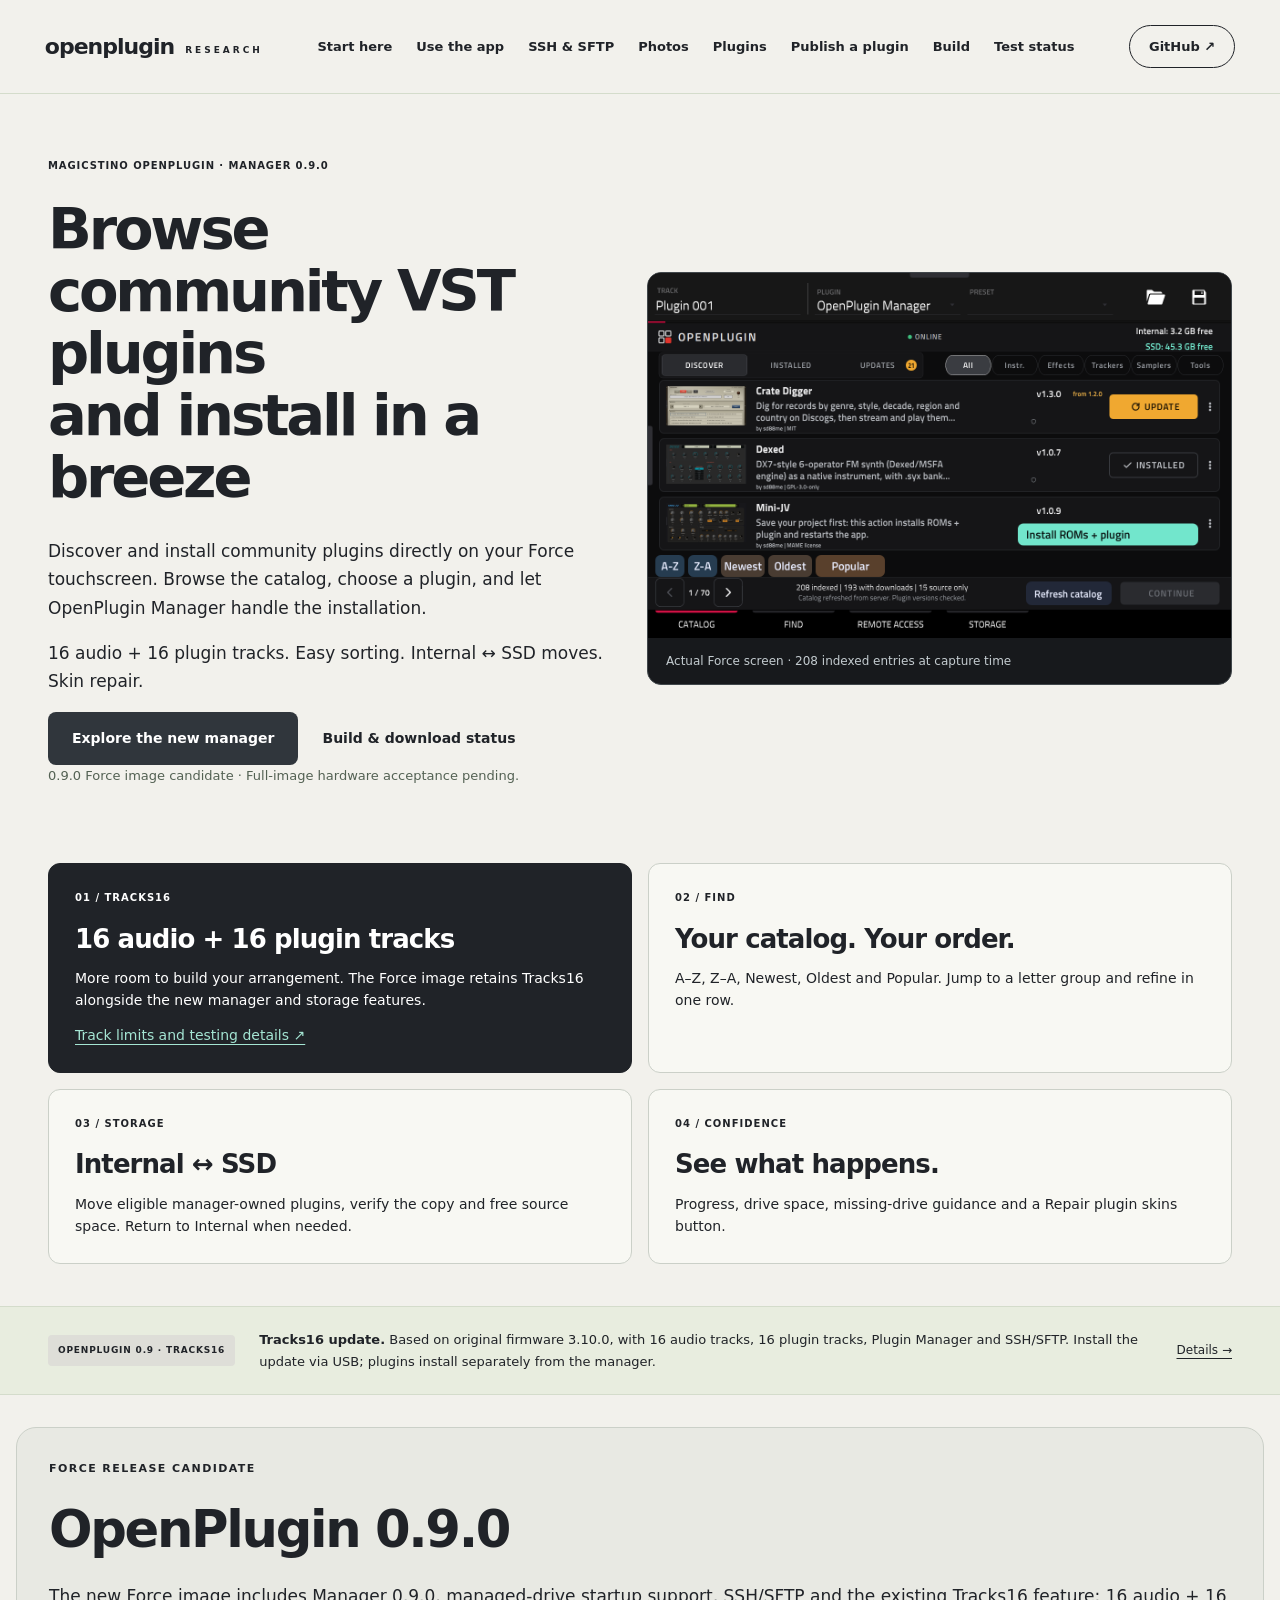
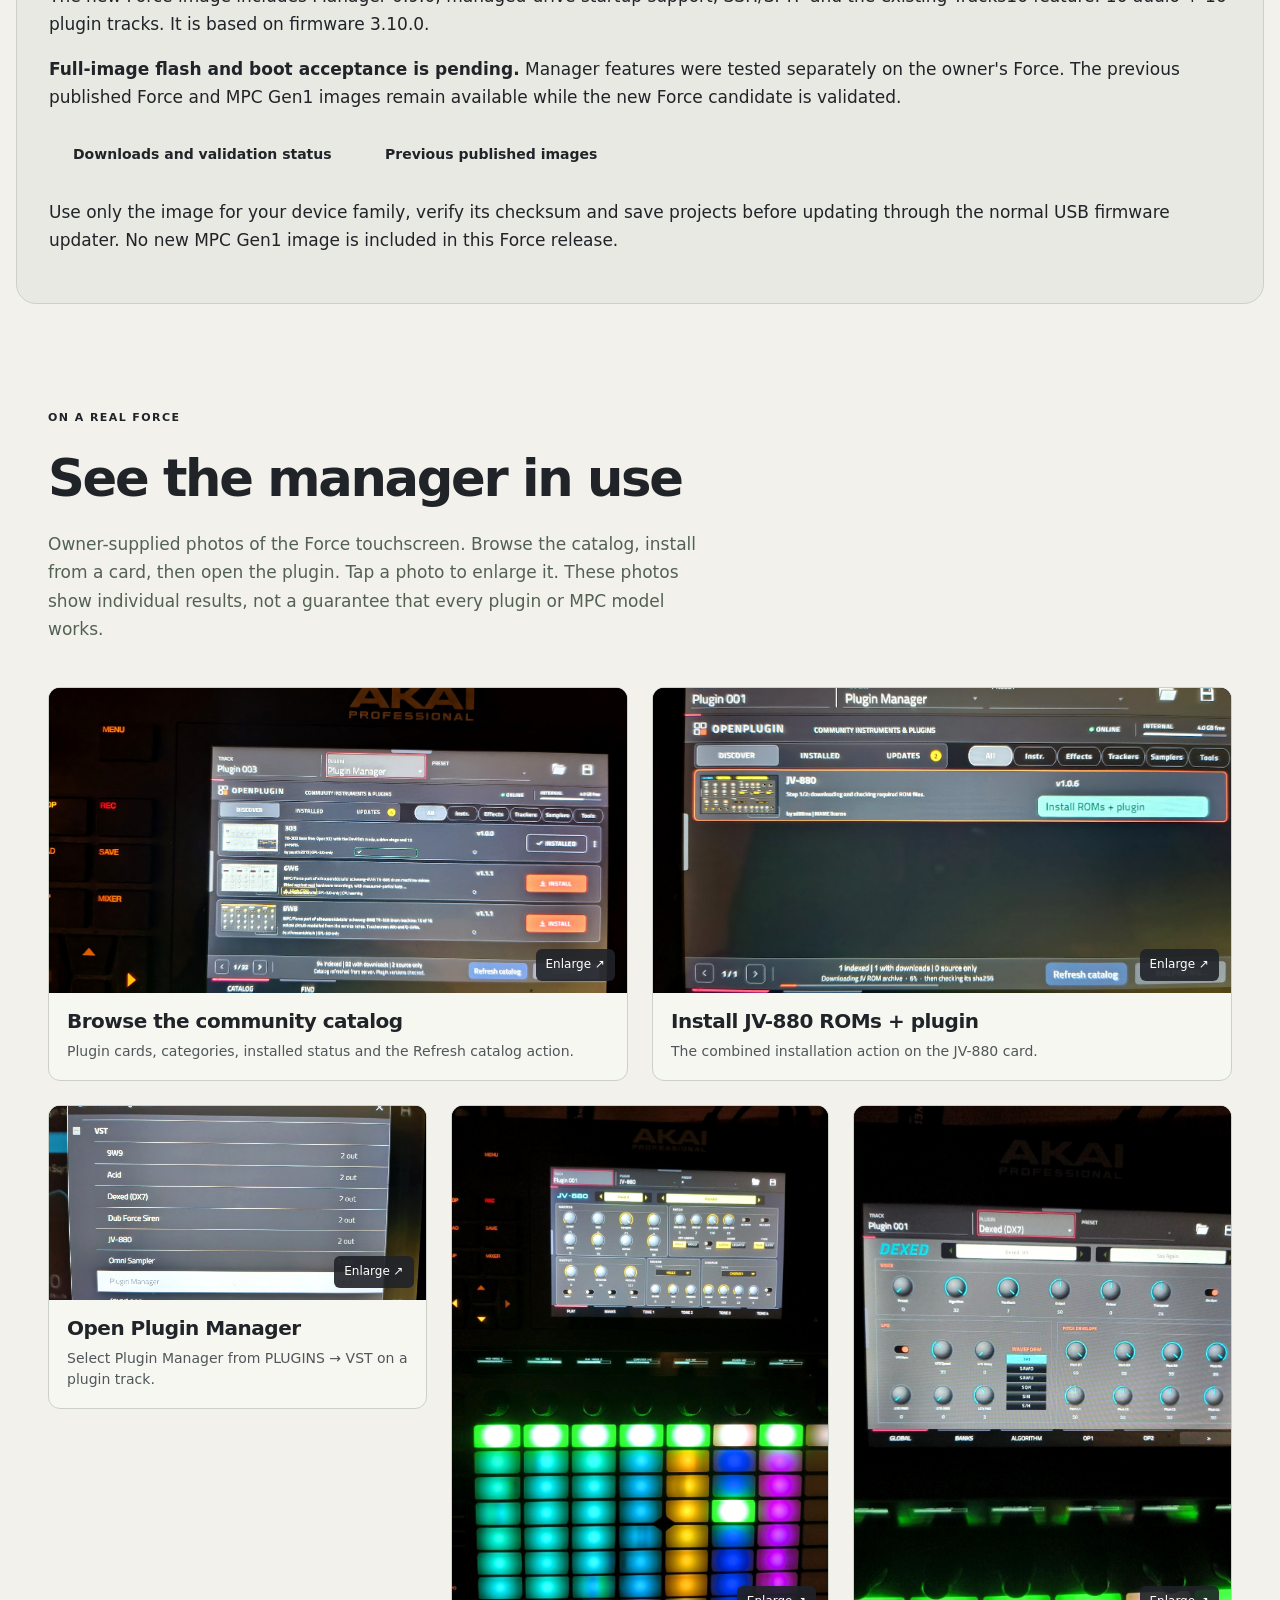
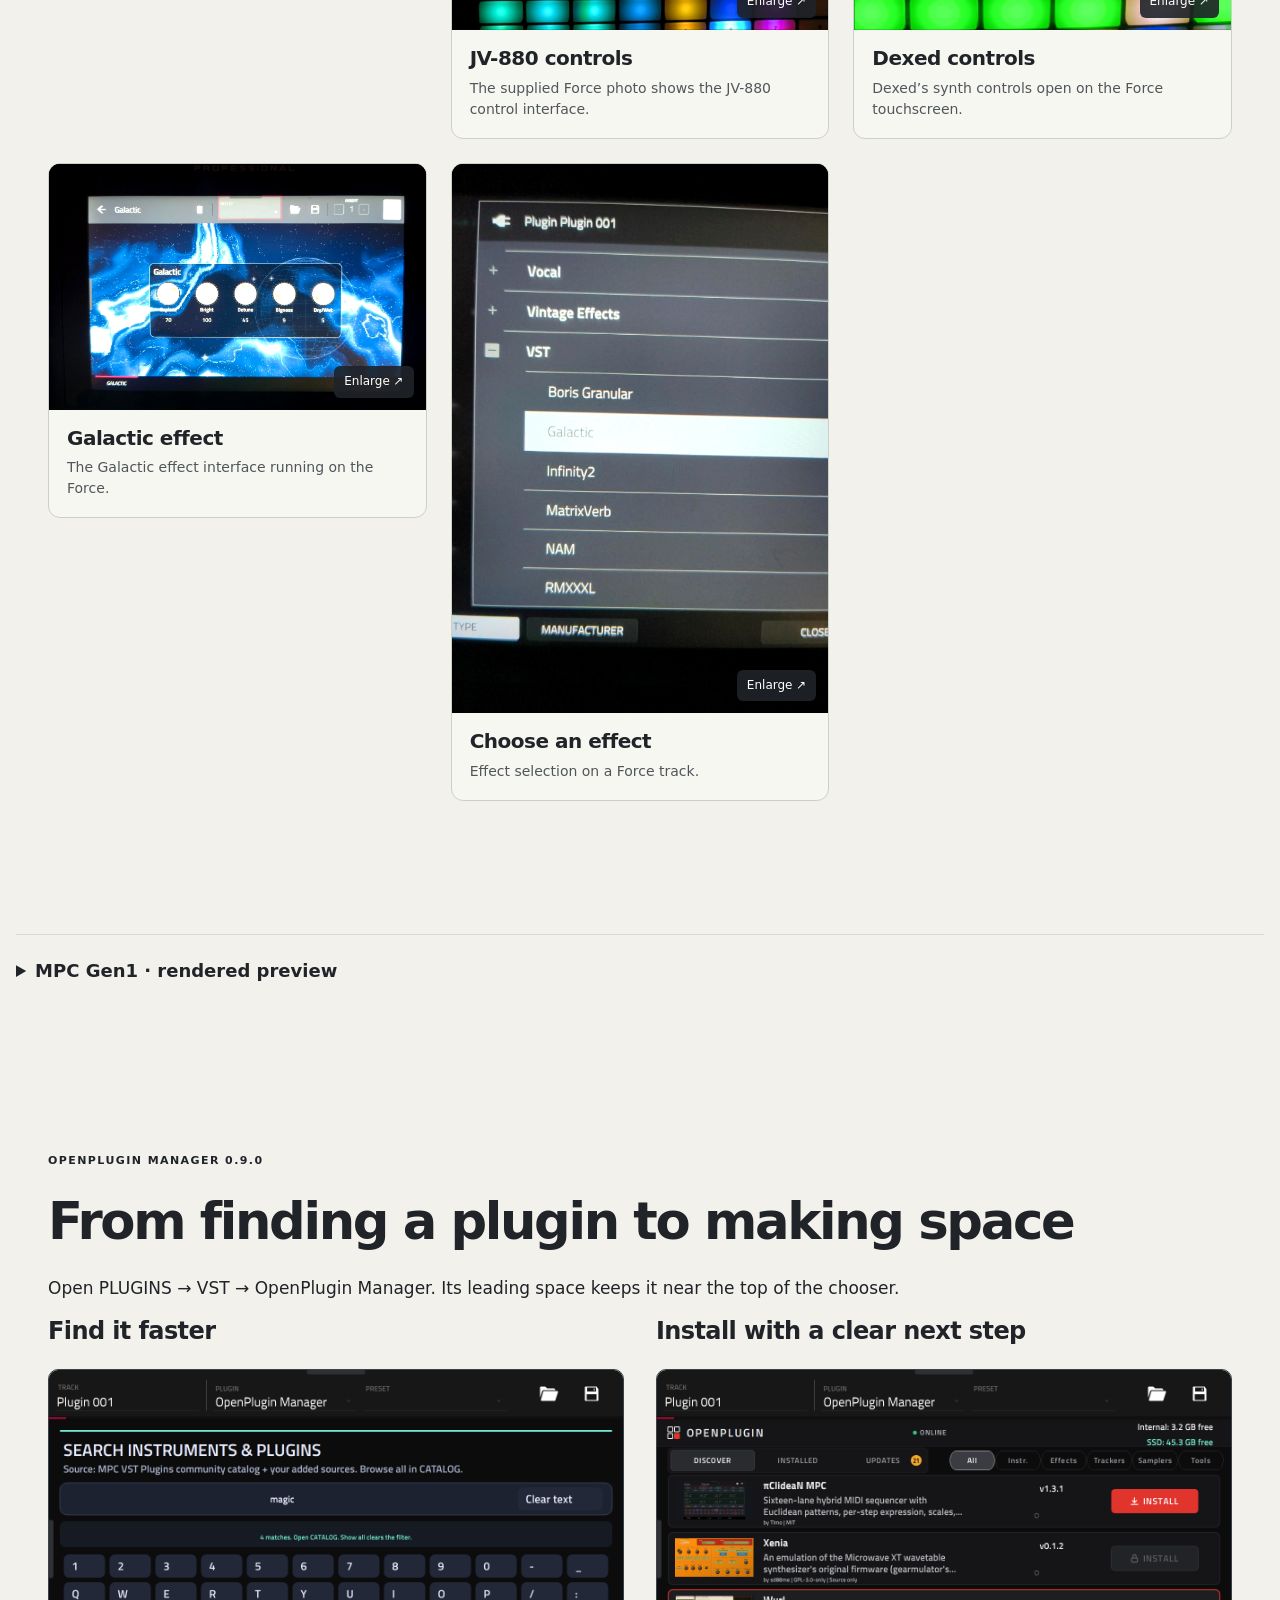
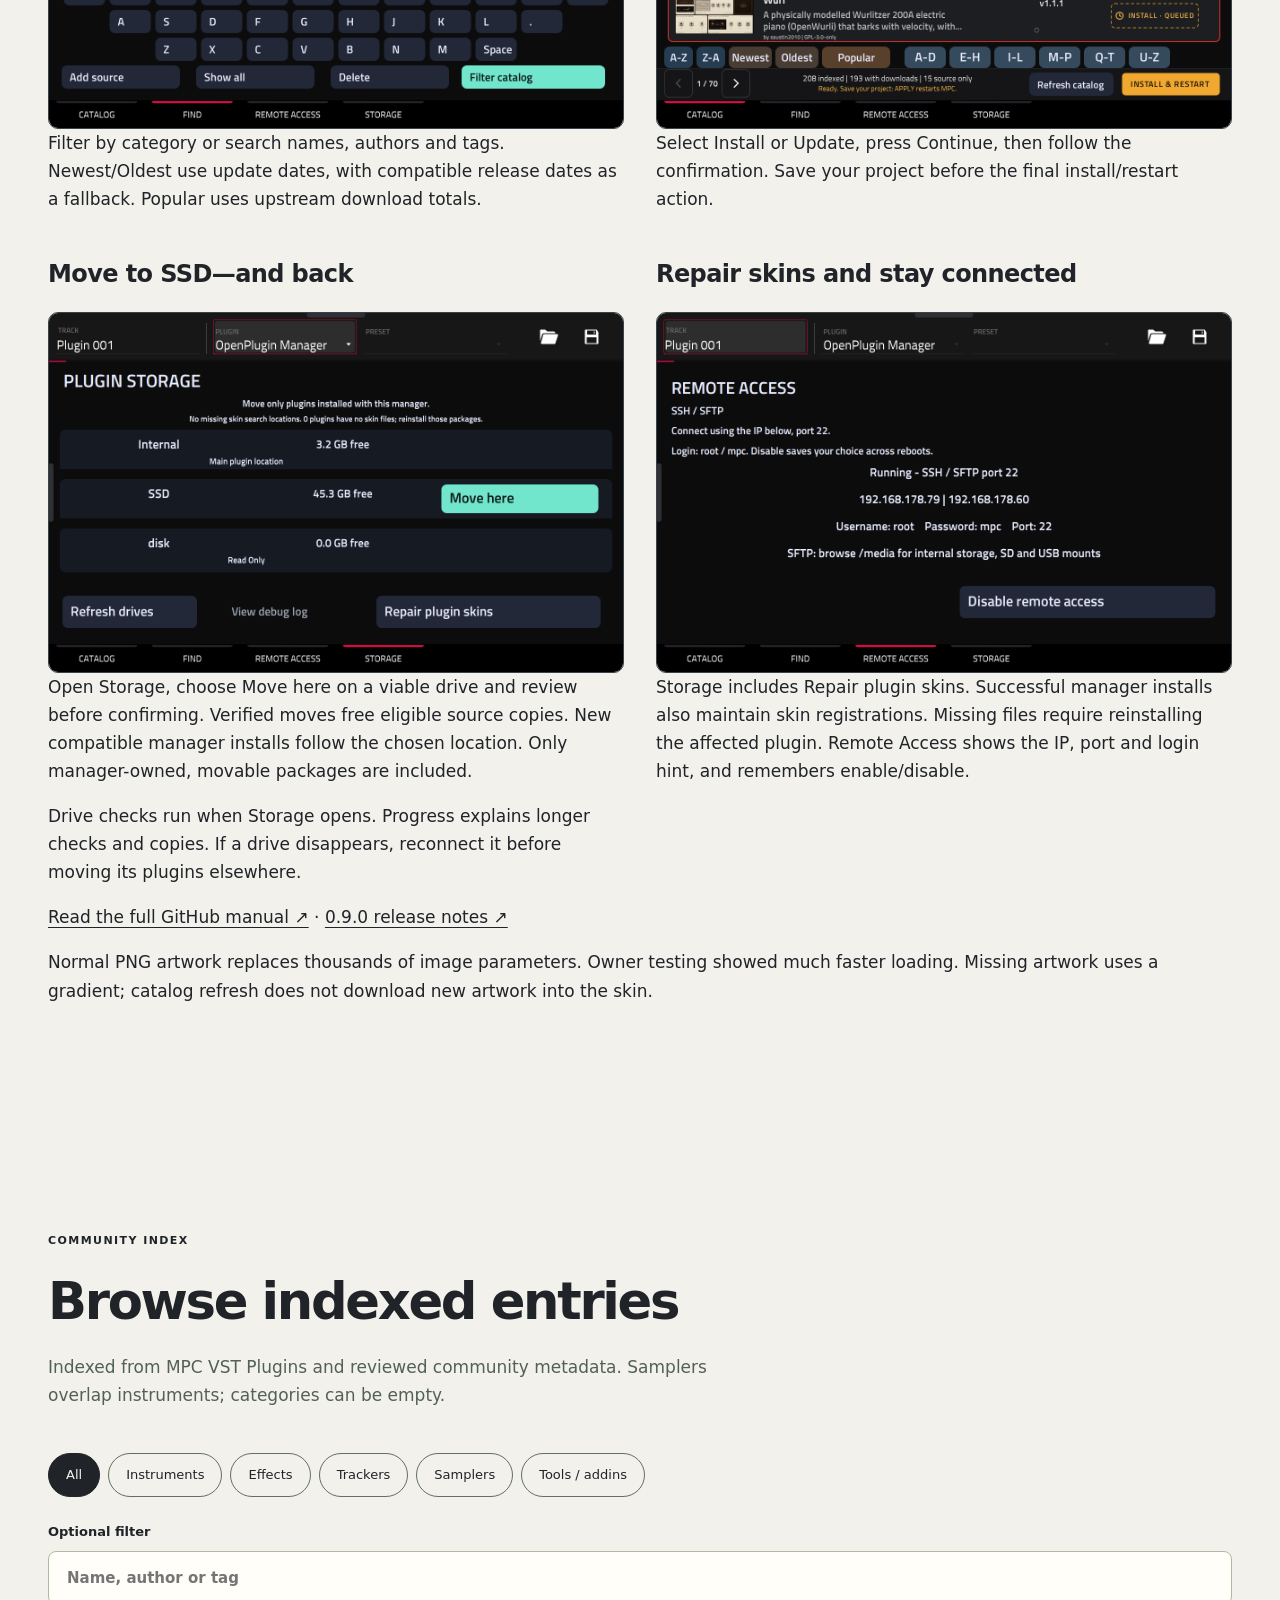
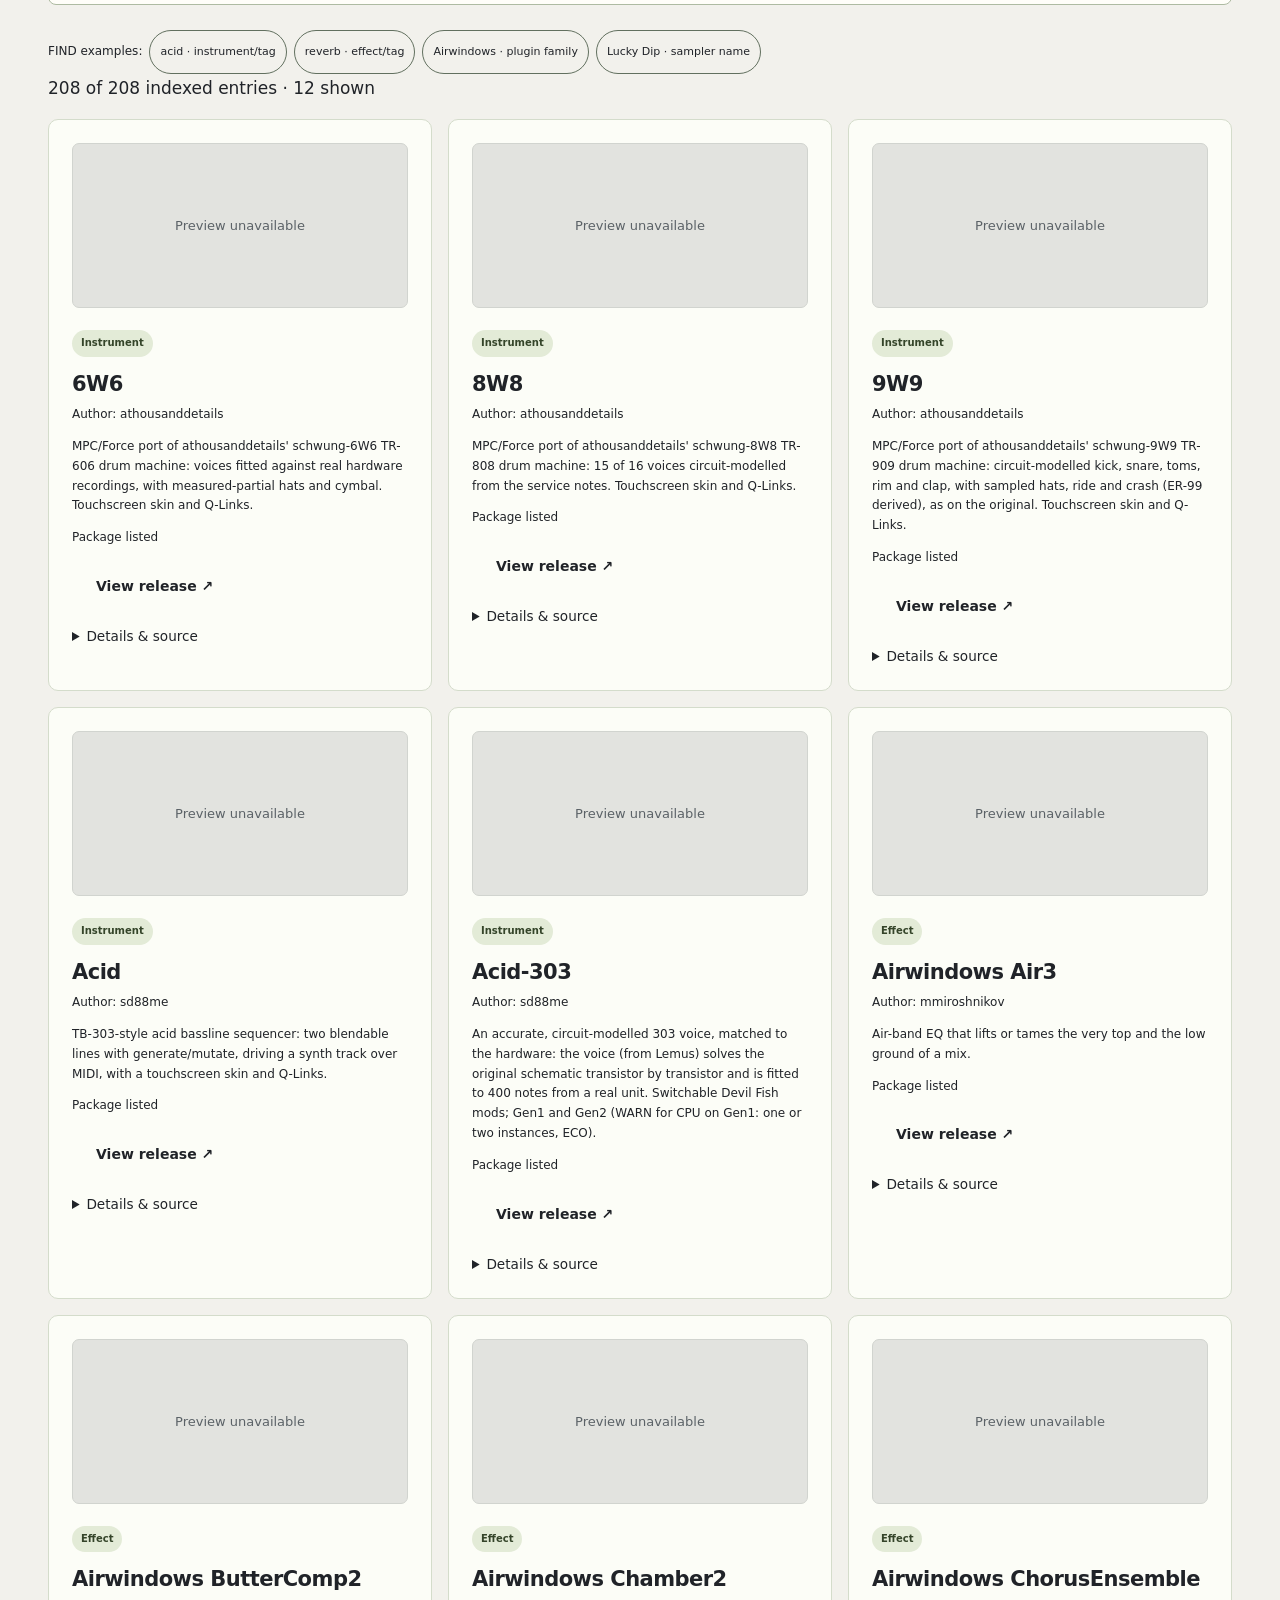
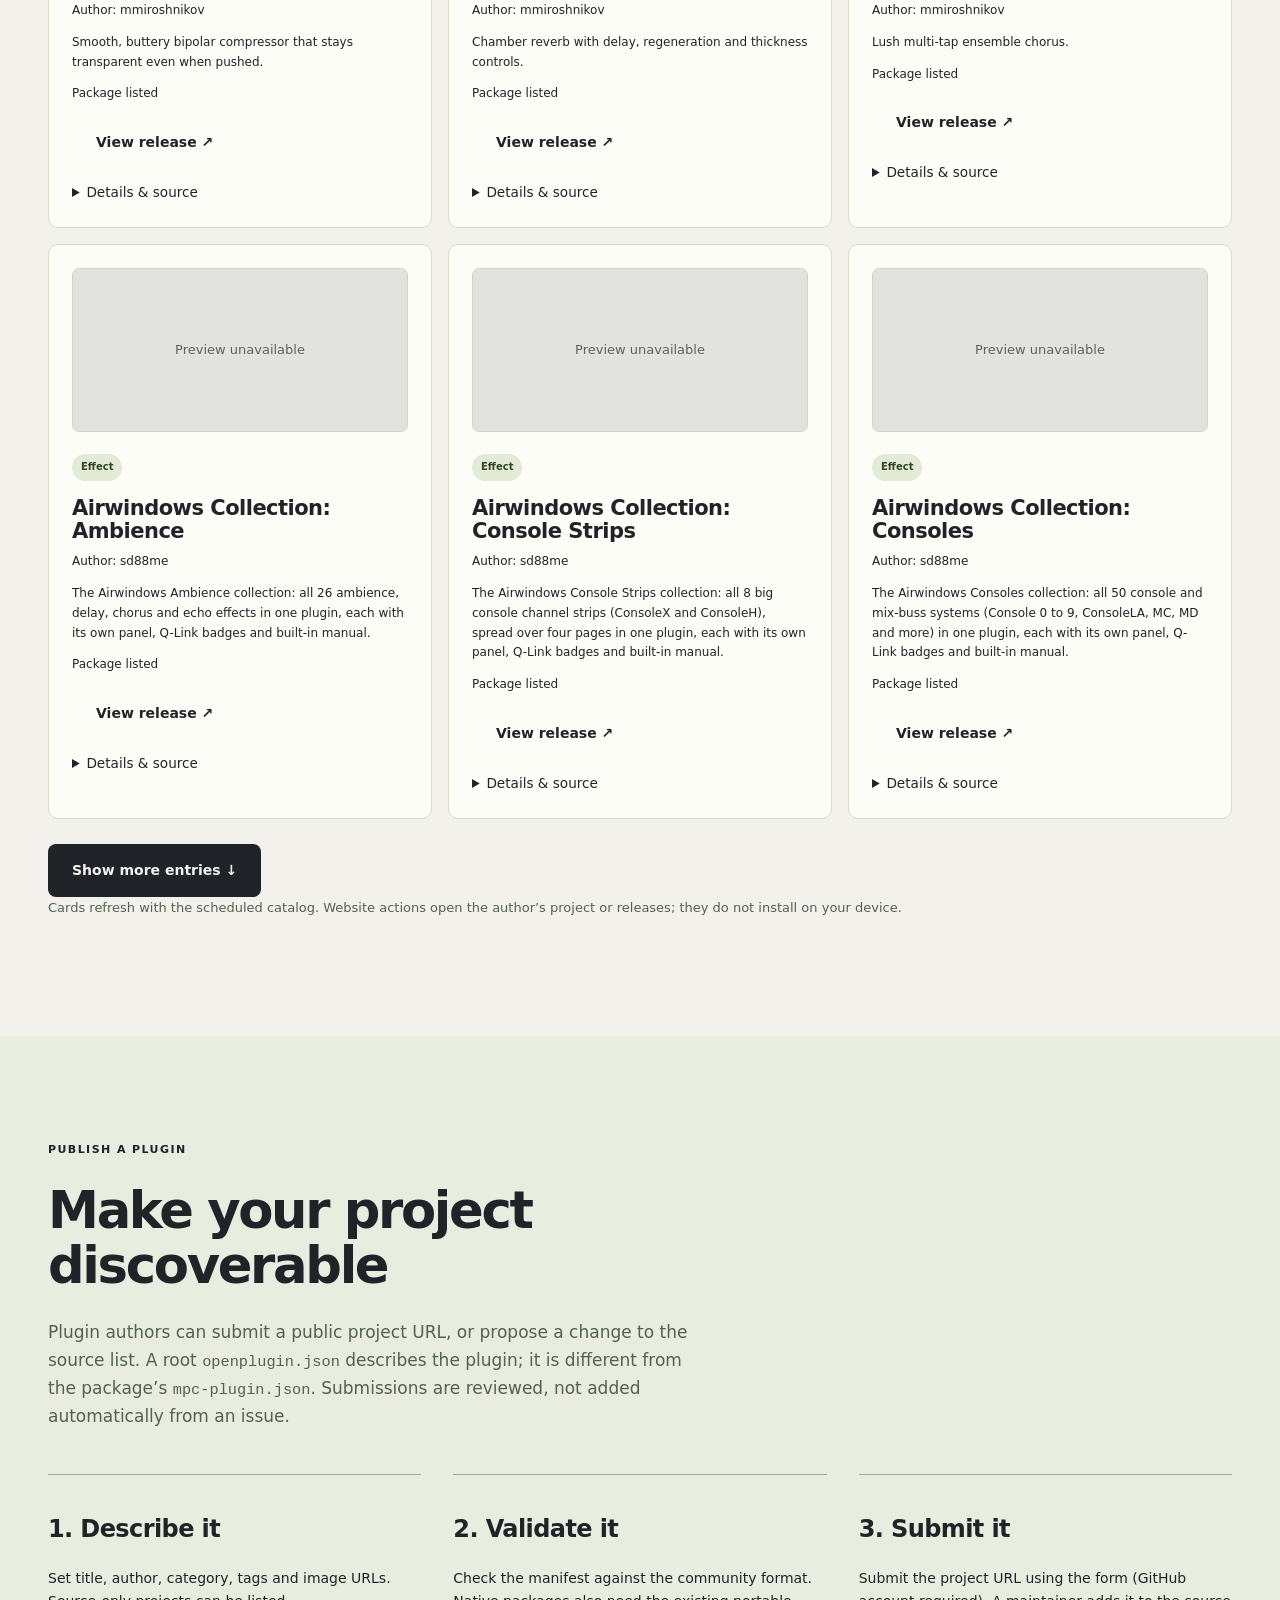
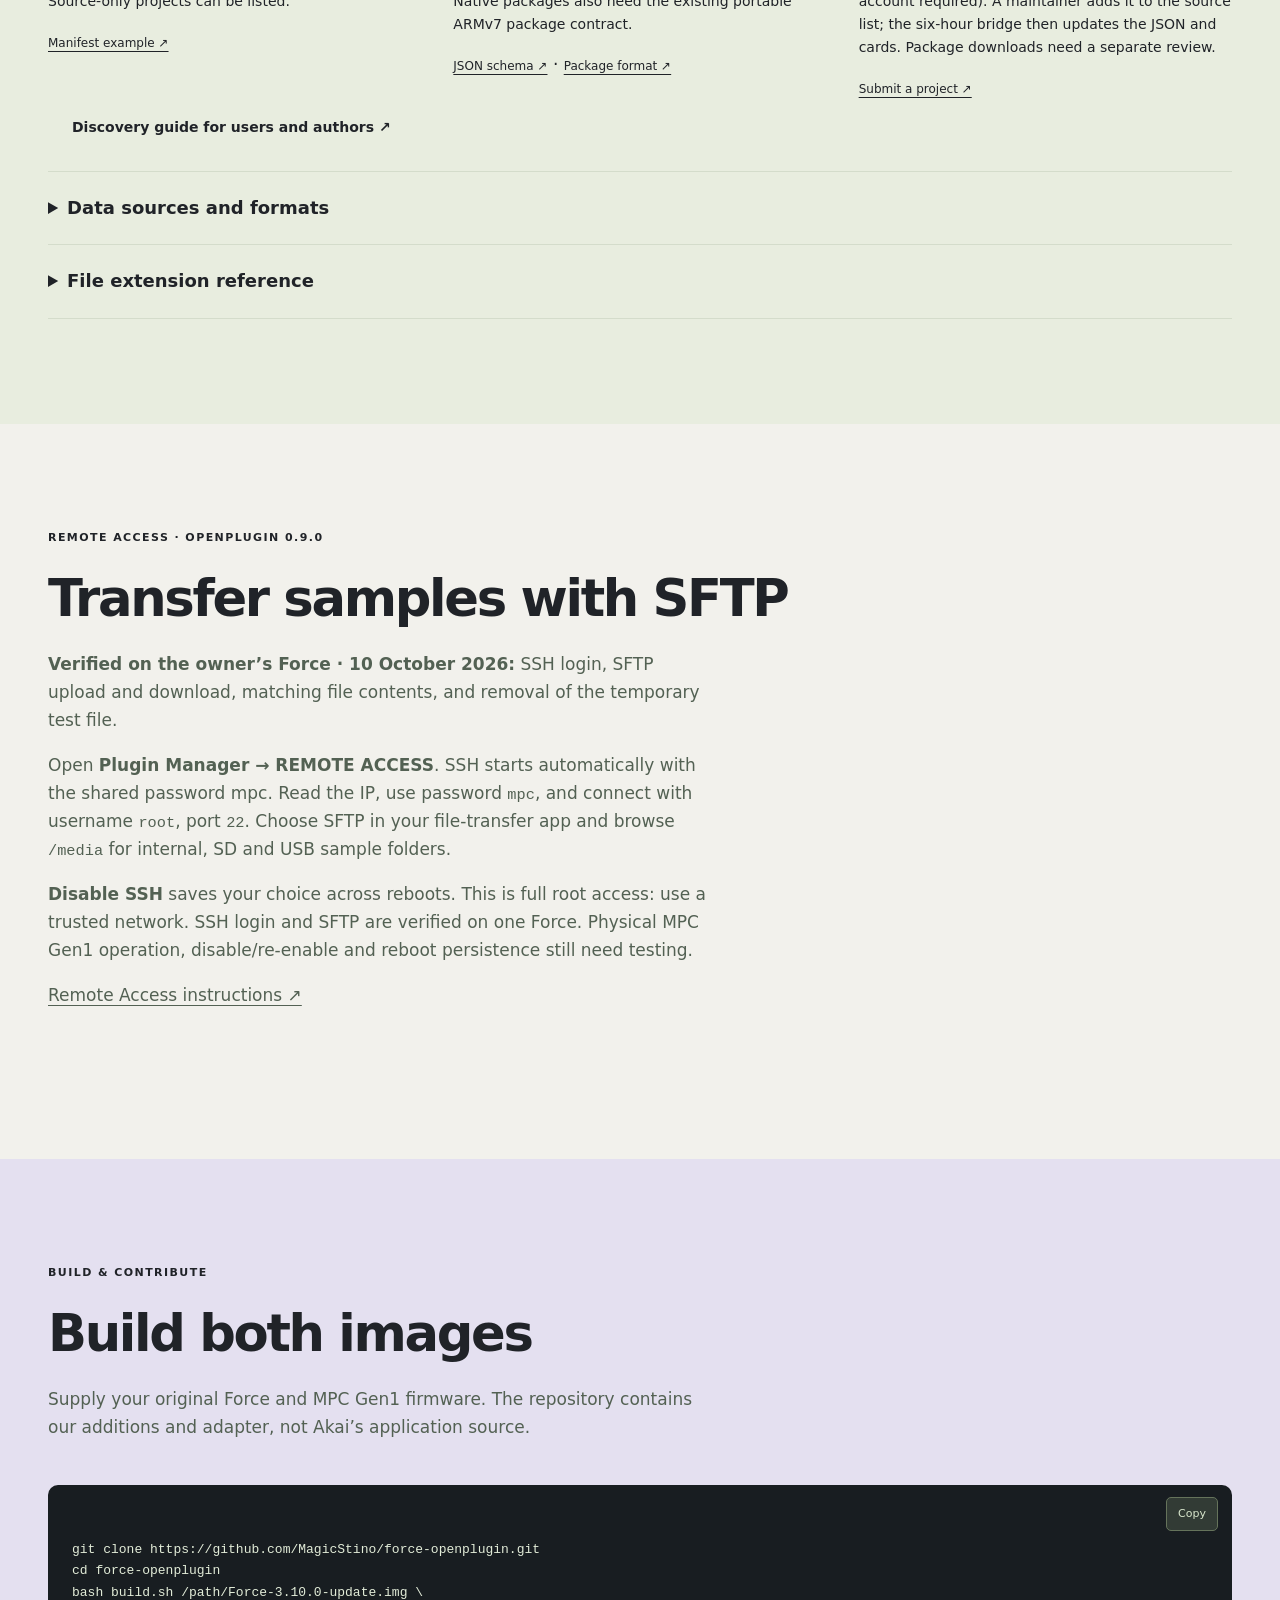
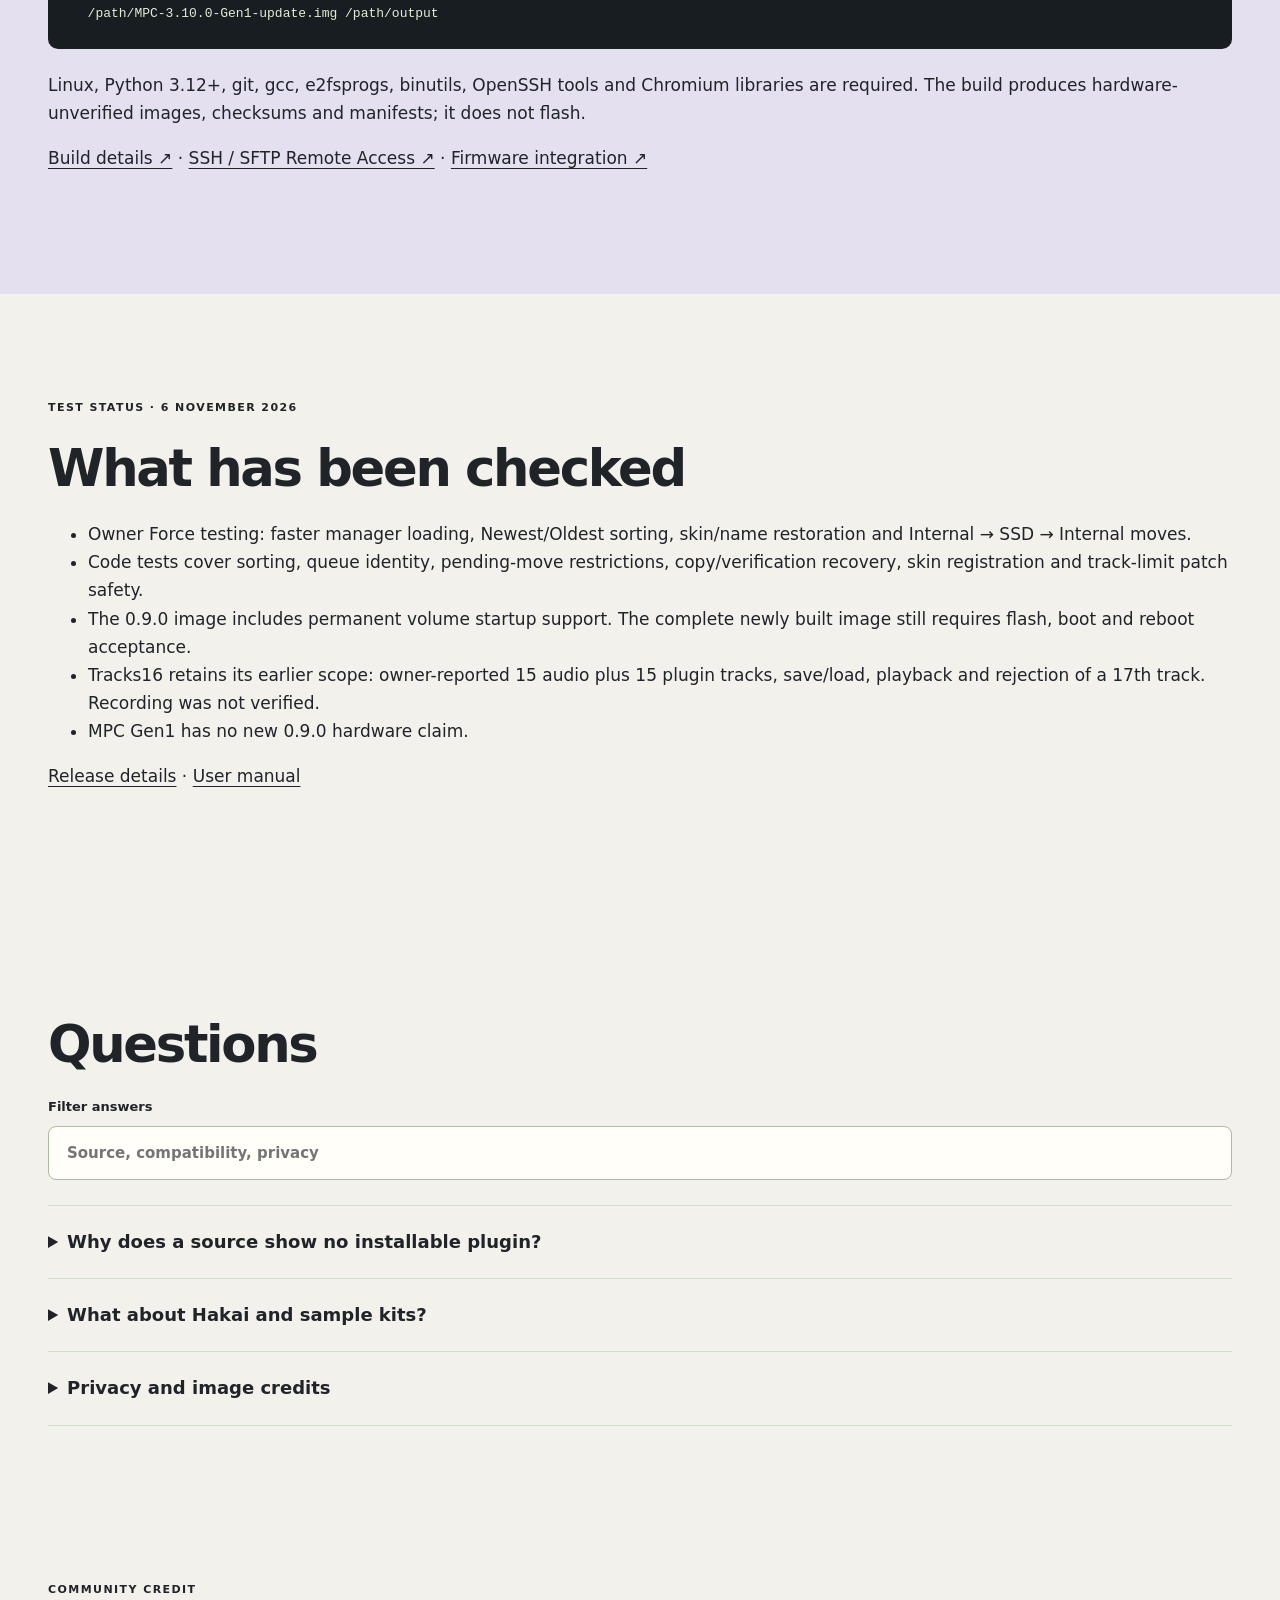
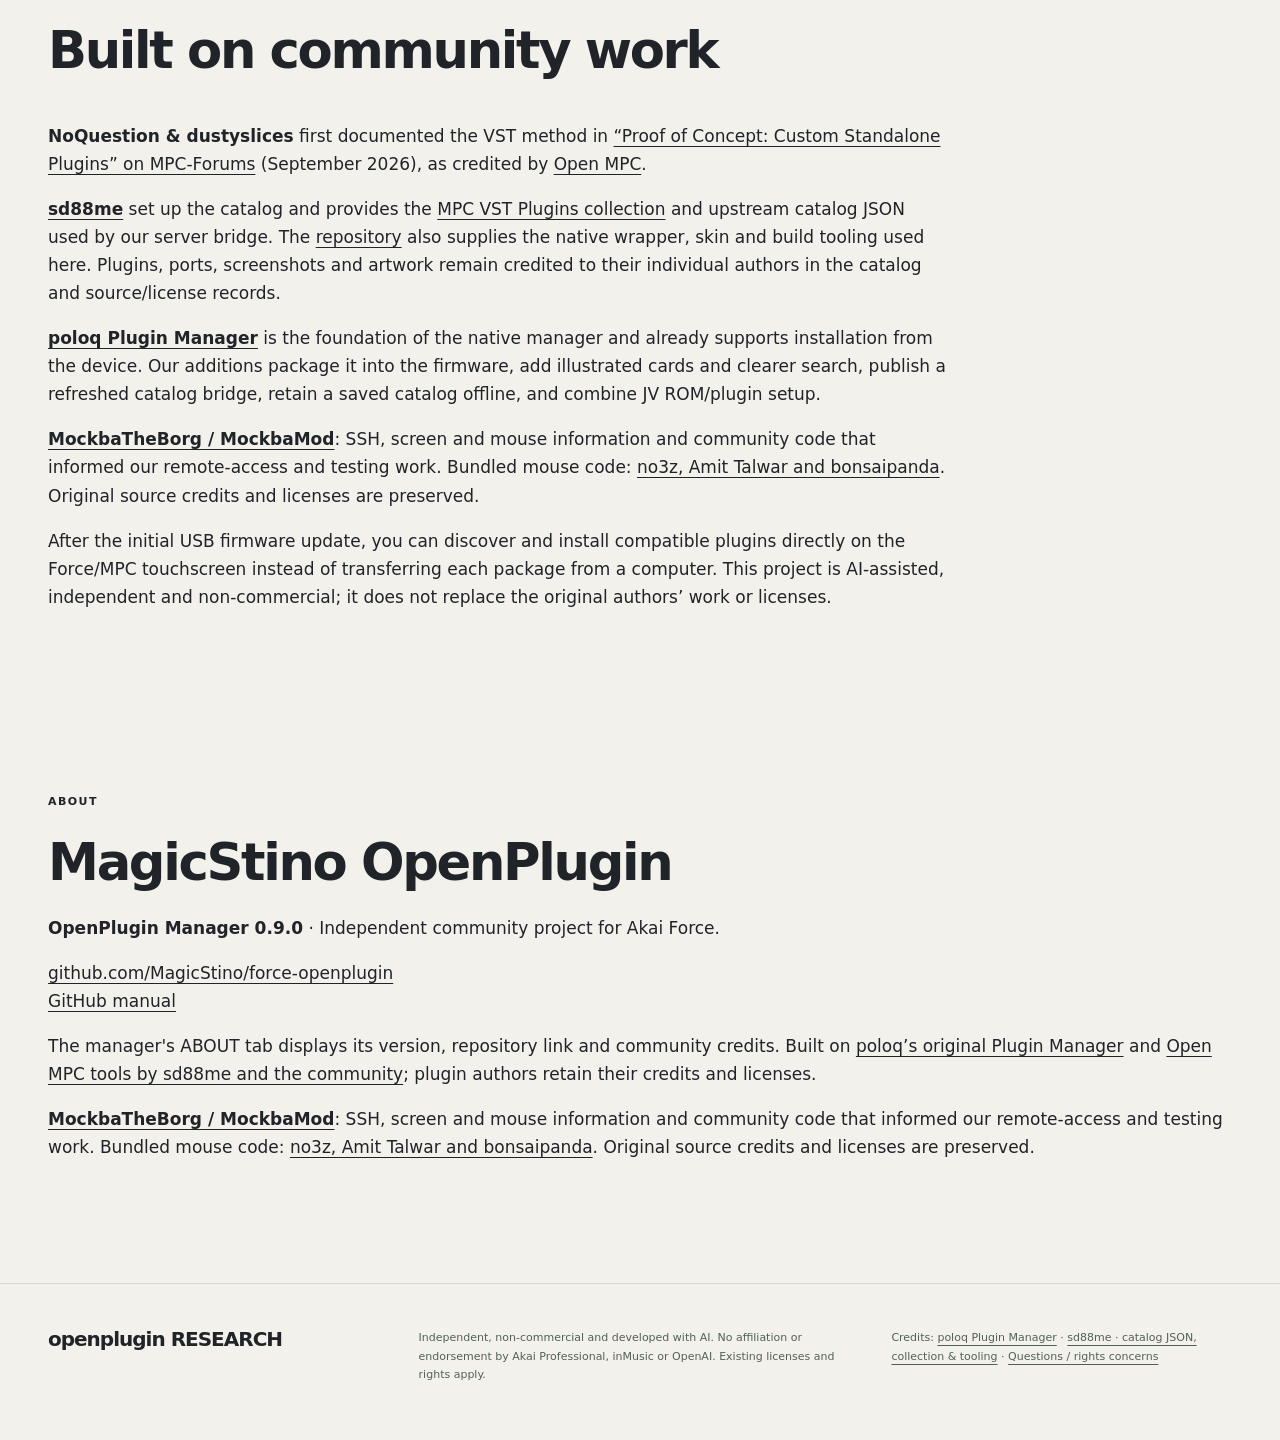
==== commit 10258fd0: "Browse community VST plugins and install in a breeze" ====
--- a/website/index.html
+++ b/website/index.html
@@ -1,11 +1,11 @@
 <!doctype html>
-<html lang="en"><head><meta charset="utf-8"><meta name="viewport" content="width=device-width, initial-scale=1"><title>MagicStino OpenPlugin 0.9 — Browse and install in a breeze.</title>
+<html lang="en"><head><meta charset="utf-8"><meta name="viewport" content="width=device-width, initial-scale=1"><title>MagicStino OpenPlugin 0.9 — Browse community VST plugins and install in a breeze</title>
 <meta name="description" content="Browse and install community plugins directly on your Force. With 16 audio + 16 plugin tracks, easy sorting, Internal ↔ SSD moves and skin repair.">
 <link rel="canonical" href="https://magicstino.github.io/force-openplugin/">
-<meta property="og:type" content="website"><meta property="og:url" content="https://magicstino.github.io/force-openplugin/"><meta property="og:site_name" content="OpenPlugin Research"><meta property="og:title" content="MagicStino OpenPlugin 0.9 — Browse and install in a breeze."><meta property="og:description" content="Browse and install community plugins directly on your Force. With 16 audio + 16 plugin tracks, easy sorting, Internal ↔ SSD moves and skin repair."><meta property="og:image" content="https://magicstino.github.io/force-openplugin/assets/share-card-0.9.png"><meta property="og:image:type" content="image/png"><meta property="og:image:width" content="1200"><meta property="og:image:height" content="630"><meta property="og:image:alt" content="OpenPlugin: 16 audio + 16 plugin tracks, with a real Force Plugin Manager photo">
-<meta name="twitter:card" content="summary_large_image"><meta name="twitter:title" content="MagicStino OpenPlugin 0.9 — Browse and install in a breeze."><meta name="twitter:description" content="Browse and install community plugins directly on your Force. With 16 audio + 16 plugin tracks, easy sorting, Internal ↔ SSD moves and skin repair."><meta name="twitter:image" content="https://magicstino.github.io/force-openplugin/assets/share-card-0.9.png"><meta name="twitter:image:alt" content="OpenPlugin: double the tracks, 200+ plugins and a real Force Plugin Manager photo">
+<meta property="og:type" content="website"><meta property="og:url" content="https://magicstino.github.io/force-openplugin/"><meta property="og:site_name" content="OpenPlugin Research"><meta property="og:title" content="MagicStino OpenPlugin 0.9 — Browse community VST plugins and install in a breeze"><meta property="og:description" content="Browse and install community plugins directly on your Force. With 16 audio + 16 plugin tracks, easy sorting, Internal ↔ SSD moves and skin repair."><meta property="og:image" content="https://magicstino.github.io/force-openplugin/assets/share-card-0.9.png"><meta property="og:image:type" content="image/png"><meta property="og:image:width" content="1200"><meta property="og:image:height" content="630"><meta property="og:image:alt" content="OpenPlugin: 16 audio + 16 plugin tracks, with a real Force Plugin Manager photo">
+<meta name="twitter:card" content="summary_large_image"><meta name="twitter:title" content="MagicStino OpenPlugin 0.9 — Browse community VST plugins and install in a breeze"><meta name="twitter:description" content="Browse and install community plugins directly on your Force. With 16 audio + 16 plugin tracks, easy sorting, Internal ↔ SSD moves and skin repair."><meta name="twitter:image" content="https://magicstino.github.io/force-openplugin/assets/share-card-0.9.png"><meta name="twitter:image:alt" content="OpenPlugin: double the tracks, 200+ plugins and a real Force Plugin Manager photo">
 <meta name="theme-color" content="#17191c"><link rel="icon" href="assets/mark.svg" type="image/svg+xml"><link rel="stylesheet" href="style.css?v=manager-090"><script src="app.js?v=share-7" defer></script></head>
-<body><a class="skip" href="#main">Skip to content</a><header class="header"><a class="brand" href="#">openplugin <span class="brand-sub">RESEARCH</span></a><nav aria-label="Main navigation"><a href="#downloads">Start here</a><a href="#howtos">Use the app</a><a href="#remote-access">SSH &amp; SFTP</a><a href="#force-gallery">Photos</a><a href="#catalog">Plugins</a><a href="#sources">Publish a plugin</a><a href="#developers">Build</a><a href="#status">Test status</a></nav><a class="repo-link" href="https://github.com/MagicStino/force-openplugin">GitHub ↗</a></header><main id="main"><section class="hero wrap"><div class="hero-copy"><p class="eyebrow">MAGICSTINO OPENPLUGIN · MANAGER 0.9.0</p><h1>Browse and install<br>in a breeze.</h1><p class="lede">Discover and install community plugins directly on your Force touchscreen. Browse the catalog, choose a plugin, and let OpenPlugin Manager handle the installation.</p><p>16 audio + 16 plugin tracks. Easy sorting. Internal ↔ SSD moves. Skin repair.</p><div class="hero-actions"><a class="button primary" href="#guide">Explore the new manager</a><a class="button" href="#downloads">Build &amp; download status</a></div><p class="small">0.9.0 Force image candidate · Full-image hardware acceptance pending.</p></div><figure class="hero-art"><img src="assets/manager-0.9/catalog.png" alt="OpenPlugin Manager running on the owner's Force" width="1280" height="800"><figcaption>Actual Force screen · 208 indexed entries at capture time</figcaption></figure></section>
+<body><a class="skip" href="#main">Skip to content</a><header class="header"><a class="brand" href="#">openplugin <span class="brand-sub">RESEARCH</span></a><nav aria-label="Main navigation"><a href="#downloads">Start here</a><a href="#howtos">Use the app</a><a href="#remote-access">SSH &amp; SFTP</a><a href="#force-gallery">Photos</a><a href="#catalog">Plugins</a><a href="#sources">Publish a plugin</a><a href="#developers">Build</a><a href="#status">Test status</a></nav><a class="repo-link" href="https://github.com/MagicStino/force-openplugin">GitHub ↗</a></header><main id="main"><section class="hero wrap"><div class="hero-copy"><p class="eyebrow">MAGICSTINO OPENPLUGIN · MANAGER 0.9.0</p><h1>Browse community VST plugins<br>and install in a breeze</h1><p class="lede">Discover and install community plugins directly on your Force touchscreen. Browse the catalog, choose a plugin, and let OpenPlugin Manager handle the installation.</p><p>16 audio + 16 plugin tracks. Easy sorting. Internal ↔ SSD moves. Skin repair.</p><div class="hero-actions"><a class="button primary" href="#guide">Explore the new manager</a><a class="button" href="#downloads">Build &amp; download status</a></div><p class="small">0.9.0 Force image candidate · Full-image hardware acceptance pending.</p></div><figure class="hero-art"><img src="assets/manager-0.9/catalog.png" alt="OpenPlugin Manager running on the owner's Force" width="1280" height="800"><figcaption>Actual Force screen · 208 indexed entries at capture time</figcaption></figure></section>
 <section class="wrap usp-section" aria-label="OpenPlugin features"><div class="usp-grid"><article class="usp-highlight"><span class="usp-number">01 / TRACKS16</span><h2>16 audio + 16 plugin tracks</h2><p>More room to build your arrangement. The Force image retains Tracks16 alongside the new manager and storage features.</p><p><a href="https://github.com/MagicStino/force-openplugin/blob/main/docs/TRACKS16.md">Track limits and testing details ↗</a></p></article><article><span class="usp-number">02 / FIND</span><h2>Your catalog. Your order.</h2><p>A–Z, Z–A, Newest, Oldest and Popular. Jump to a letter group and refine in one row.</p></article><article><span class="usp-number">03 / STORAGE</span><h2>Internal ↔ SSD</h2><p>Move eligible manager-owned plugins, verify the copy and free source space. Return to Internal when needed.</p></article><article><span class="usp-number">04 / CONFIDENCE</span><h2>See what happens.</h2><p>Progress, drive space, missing-drive guidance and a Repair plugin skins button.</p></article></div></section><div class="status-strip"><div class="wrap status-inner"><span class="chip">OPENPLUGIN 0.9 · TRACKS16</span><p><strong>Tracks16 update.</strong> Based on original firmware 3.10.0, with 16 audio tracks, 16 plugin tracks, Plugin Manager and SSH/SFTP. Install the update via USB; plugins install separately from the manager.</p><a href="#status">Details →</a></div></div><section class="wrap section getting-started" id="downloads"><p class="eyebrow">FORCE RELEASE CANDIDATE</p><h2>OpenPlugin 0.9.0</h2><p>The new Force image includes Manager 0.9.0, managed-drive startup support, SSH/SFTP and the existing Tracks16 feature: 16 audio + 16 plugin tracks. It is based on firmware 3.10.0.</p><p><strong>Full-image flash and boot acceptance is pending.</strong> Manager features were tested separately on the owner's Force. The previous published Force and MPC Gen1 images remain available while the new Force candidate is validated.</p><p><a class="button" href="https://github.com/MagicStino/force-openplugin/blob/main/docs/DOWNLOADS.md">Downloads and validation status</a> <a class="button" href="https://github.com/MagicStino/force-openplugin/releases/tag/v0.8.3-tracks16.20261105">Previous published images</a></p><p>Use only the image for your device family, verify its checksum and save projects before updating through the normal USB firmware updater. No new MPC Gen1 image is included in this Force release.</p></section><section class="wrap section hardware-gallery" id="force-gallery"><div class="section-heading"><p class="eyebrow">ON A REAL FORCE</p><h2>See the manager in use</h2><p>Owner-supplied photos of the Force touchscreen. Browse the catalog, install from a card, then open the plugin. Tap a photo to enlarge it. These photos show individual results, not a guarantee that every plugin or MPC model works.</p></div><div class="hardware-photo-grid"><figure class="hardware-photo photo-featured"><button class="photo-open" type="button" data-photo="assets/force-photos/catalog.jpg" data-title="Browse the community catalog" data-caption="Plugin cards, categories, installed status and the Refresh catalog action." data-ratio="1.891994917407878" data-rotate="false" aria-label="Enlarge photo: Browse the community catalog"><span class="photo-frame" style="--photo-ratio:1.891994917407878"><img src="assets/force-photos/catalog.jpg" width="1489" height="787" loading="lazy" alt="Browse the community catalog on a physical Akai Force"></span><span class="photo-enlarge" aria-hidden="true">Enlarge ↗</span></button><figcaption><h3>Browse the community catalog</h3><p>Plugin cards, categories, installed status and the Refresh catalog action.</p></figcaption></figure><figure class="hardware-photo photo-featured"><button class="photo-open" type="button" data-photo="assets/force-photos/jv-setup.jpg" data-title="Install JV-880 ROMs + plugin" data-caption="The combined installation action on the JV-880 card." data-ratio="1.891994917407878" data-rotate="false" aria-label="Enlarge photo: Install JV-880 ROMs + plugin"><span class="photo-frame" style="--photo-ratio:1.891994917407878"><img src="assets/force-photos/jv-setup.jpg" width="1489" height="787" loading="lazy" alt="Install JV-880 ROMs + plugin on a physical Akai Force"></span><span class="photo-enlarge" aria-hidden="true">Enlarge ↗</span></button><figcaption><h3>Install JV-880 ROMs + plugin</h3><p>The combined installation action on the JV-880 card.</p></figcaption></figure><figure class="hardware-photo"><button class="photo-open" type="button" data-photo="assets/force-photos/plugin-selection.jpg" data-title="Open Plugin Manager" data-caption="Select Plugin Manager from PLUGINS → VST on a plugin track." data-ratio="1.9362808842652797" data-rotate="false" aria-label="Enlarge photo: Open Plugin Manager"><span class="photo-frame" style="--photo-ratio:1.9362808842652797"><img src="assets/force-photos/plugin-selection.jpg" width="1489" height="769" loading="lazy" alt="Open Plugin Manager on a physical Akai Force"></span><span class="photo-enlarge" aria-hidden="true">Enlarge ↗</span></button><figcaption><h3>Open Plugin Manager</h3><p>Select Plugin Manager from PLUGINS → VST on a plugin track.</p></figcaption></figure><figure class="hardware-photo"><button class="photo-open" type="button" data-photo="assets/force-photos/jv-controls.jpg" data-title="JV-880 controls" data-caption="The supplied Force photo shows the JV-880 control interface." data-ratio="0.7183002056202878" data-rotate="true" aria-label="Enlarge photo: JV-880 controls"><span class="photo-frame photo-rotated" style="--photo-ratio:0.7183002056202878"><img src="assets/force-photos/jv-controls.jpg" width="1459" height="1048" loading="lazy" alt="JV-880 controls on a physical Akai Force"></span><span class="photo-enlarge" aria-hidden="true">Enlarge ↗</span></button><figcaption><h3>JV-880 controls</h3><p>The supplied Force photo shows the JV-880 control interface.</p></figcaption></figure><figure class="hardware-photo"><button class="photo-open" type="button" data-photo="assets/force-photos/dexed.jpg" data-title="Dexed controls" data-caption="Dexed’s synth controls open on the Force touchscreen." data-ratio="0.7183002056202878" data-rotate="true" aria-label="Enlarge photo: Dexed controls"><span class="photo-frame photo-rotated" style="--photo-ratio:0.7183002056202878"><img src="assets/force-photos/dexed.jpg" width="1459" height="1048" loading="lazy" alt="Dexed controls on a physical Akai Force"></span><span class="photo-enlarge" aria-hidden="true">Enlarge ↗</span></button><figcaption><h3>Dexed controls</h3><p>Dexed’s synth controls open on the Force touchscreen.</p></figcaption></figure><figure class="hardware-photo"><button class="photo-open" type="button" data-photo="assets/force-photos/galactic.jpg" data-title="Galactic effect" data-caption="The Galactic effect interface running on the Force." data-ratio="1.5316184351554127" data-rotate="false" aria-label="Enlarge photo: Galactic effect"><span class="photo-frame" style="--photo-ratio:1.5316184351554127"><img src="assets/force-photos/galactic.jpg" width="1429" height="933" loading="lazy" alt="Galactic effect on a physical Akai Force"></span><span class="photo-enlarge" aria-hidden="true">Enlarge ↗</span></button><figcaption><h3>Galactic effect</h3><p>The Galactic effect interface running on the Force.</p></figcaption></figure><figure class="hardware-photo"><button class="photo-open" type="button" data-photo="assets/force-photos/effect-selection.jpg" data-title="Choose an effect" data-caption="Effect selection on a Force track." data-ratio="0.6850944716585025" data-rotate="true" aria-label="Enlarge photo: Choose an effect"><span class="photo-frame photo-rotated" style="--photo-ratio:0.6850944716585025"><img src="assets/force-photos/effect-selection.jpg" width="1429" height="979" loading="lazy" alt="Choose an effect on a physical Akai Force"></span><span class="photo-enlarge" aria-hidden="true">Enlarge ↗</span></button><figcaption><h3>Choose an effect</h3><p>Effect selection on a Force track.</p></figcaption></figure></div></section><details class="wrap accordion mpc-render"><summary>MPC Gen1 · rendered preview</summary><div><p>This is a styled render, not a hardware photo. Physical MPC operation still needs testing.</p><img src="assets/mpc-preview.png" width="1200" height="840" loading="lazy" alt="Rendered MPC Gen1 concept with the native manager interface"></div></details><section class="wrap section" id="howtos"><div id="guide"><p class="eyebrow">OPENPLUGIN MANAGER 0.9.0</p><h2>From finding a plugin to making space</h2><p>Open PLUGINS → VST → OpenPlugin Manager. Its leading space keeps it near the top of the chooser.</p><div class="release-guide"><article><h3>Find it faster</h3><img src="assets/manager-0.9/find.png" alt="FIND screen on Force" loading="lazy"><p>Filter by category or search names, authors and tags. Newest/Oldest use update dates, with compatible release dates as a fallback. Popular uses upstream download totals.</p></article><article><h3>Install with a clear next step</h3><img src="assets/manager-0.9/install.png" alt="Queued installation on Force" loading="lazy"><p>Select Install or Update, press Continue, then follow the confirmation. Save your project before the final install/restart action.</p></article><article><h3>Move to SSD—and back</h3><img src="assets/manager-0.9/storage.png" alt="Storage drive rows with Internal and SSD on Force" loading="lazy"><p>Open Storage, choose Move here on a viable drive and review before confirming. Verified moves free eligible source copies. New compatible manager installs follow the chosen location. Only manager-owned, movable packages are included.</p><p>Drive checks run when Storage opens. Progress explains longer checks and copies. If a drive disappears, reconnect it before moving its plugins elsewhere.</p></article><article><h3>Repair skins and stay connected</h3><img src="assets/manager-0.9/remote.png" alt="SSH and SFTP controls on Force" loading="lazy"><p>Storage includes Repair plugin skins. Successful manager installs also maintain skin registrations. Missing files require reinstalling the affected plugin. Remote Access shows the IP, port and login hint, and remembers enable/disable.</p></article></div><p><a href="https://github.com/MagicStino/force-openplugin/blob/main/docs/GUIDE.md">Read the full GitHub manual ↗</a> · <a href="https://github.com/MagicStino/force-openplugin/blob/main/docs/RELEASE-0.9.0.md">0.9.0 release notes ↗</a></p><p>Normal PNG artwork replaces thousands of image parameters. Owner testing showed much faster loading. Missing artwork uses a gradient; catalog refresh does not download new artwork into the skin.</p></div></section><section class="wrap section" id="catalog"><div class="section-heading"><p class="eyebrow">COMMUNITY INDEX</p><h2>Browse indexed entries</h2><p>Indexed from MPC VST Plugins and reviewed community metadata. Samplers overlap instruments; categories can be empty.</p></div><div class="catalog-filters" role="group" aria-label="Catalog category"><button class="selected" aria-pressed="true" data-kind="all">All</button><button aria-pressed="false" data-kind="instrument">Instruments</button><button aria-pressed="false" data-kind="effect">Effects</button><button aria-pressed="false" data-kind="tracker">Trackers</button><button aria-pressed="false" data-kind="sampler">Samplers</button><button aria-pressed="false" data-kind="addin">Tools / addins</button></div><label class="faq-search" for="catalog-query">Optional filter<input id="catalog-query" type="search" placeholder="Name, author or tag"></label><div class="examples">FIND examples: <button data-example="acid">acid · instrument/tag</button><button data-example="reverb">reverb · effect/tag</button><button data-example="Airwindows">Airwindows · plugin family</button><button data-example="Lucky Dip">Lucky Dip · sampler name</button></div><p id="catalog-count" role="status">Loading catalog…</p><div id="catalog-cards" class="catalog-grid"></div><button id="catalog-more" class="button dark" hidden>Show more entries ↓</button><noscript><p>Browse the <a href="https://open-mpc.github.io/">upstream community catalog</a>. The guides below work without JavaScript.</p></noscript><p class="small">Cards refresh with the scheduled catalog. Website actions open the author’s project or releases; they do not install on your device.</p></section><section class="sources-section section" id="sources"><div class="wrap"><div class="section-heading"><p class="eyebrow">PUBLISH A PLUGIN</p><h2>Make your project discoverable</h2><p>Plugin authors can submit a public project URL, or propose a change to the source list. A root <code>openplugin.json</code> describes the plugin; it is different from the package’s <code>mpc-plugin.json</code>. Submissions are reviewed, not added automatically from an issue.</p></div><div class="source-types"><article><h3>1. Describe it</h3><p>Set title, author, category, tags and image URLs. Source-only projects can be listed.</p><a href="https://github.com/MagicStino/force-openplugin/blob/main/catalog/example.openplugin.json">Manifest example ↗</a></article><article><h3>2. Validate it</h3><p>Check the manifest against the community format. Native packages also need the existing portable ARMv7 package contract.</p><a href="schema/community-plugin.schema.json">JSON schema ↗</a> · <a href="https://github.com/MagicStino/force-openplugin/blob/main/docs/SOURCES.md">Package format ↗</a></article><article><h3>3. Submit it</h3><p>Submit the project URL using the form (GitHub account required). A maintainer adds it to the source list; the six-hour bridge then updates the JSON and cards. Package downloads need a separate review.</p><a href="https://github.com/MagicStino/force-openplugin/issues/new?template=plugin-submission.yml">Submit a project ↗</a></article></div><p><a class="button" href="https://github.com/MagicStino/force-openplugin/blob/main/docs/DISCOVERY.md">Discovery guide for users and authors ↗</a></p><details class="accordion"><summary>Data sources and formats</summary><div><p>The bridge starts with <a href="https://open-mpc.github.io/catalog.json">MPC VST Plugins</a>, then checks registered repositories and bounded GitHub searches. Search matches without a valid manifest remain candidates.</p><p><a href="catalog.json">App catalog</a> · <a href="discovery.json">Discovery report</a> · <a href="https://github.com/MagicStino/force-openplugin/blob/main/catalog/sources.json">Source registry</a></p><p>Device FIND accepts <code>owner/repository</code> or its GitHub URL. It checks the latest stable release for <code>-mpc-armv7.zip</code>, a SHA256 digest and <code>mpc-plugin.json</code>. Arbitrary websites and desktop VSTs are not supported inputs.</p></div></details><details class="accordion" id="formats"><summary>File extension reference</summary><div><p><code>.zip</code> package · <code>.so</code> native library · <code>.json</code> metadata · <code>.xml</code> registration · <code>.xpl</code> preset · <code>.xpj</code> project · <code>.sh</code> installer · <code>.img</code> firmware · <code>.sha256</code> checksum · <code>.pub</code> public SSH key.</p><p>Desktop <code>.dll</code>, <code>.exe</code>, <code>.dmg</code> and general <code>.vst3</code> bundles are not native MPC packages.</p></div></details></div></section><section class="wrap section" id="remote-access"><div class="section-heading"><p class="eyebrow">REMOTE ACCESS · OPENPLUGIN 0.9.0</p><h2>Transfer samples with SFTP</h2><p><strong>Verified on the owner’s Force · 10 October 2026:</strong> SSH login, SFTP upload and download, matching file contents, and removal of the temporary test file.</p><p>Open <strong>Plugin Manager → REMOTE ACCESS</strong>. SSH starts automatically with the shared password mpc. Read the IP, use password <code>mpc</code>, and connect with username <code>root</code>, port <code>22</code>. Choose SFTP in your file-transfer app and browse <code>/media</code> for internal, SD and USB sample folders.</p><p><strong>Disable SSH</strong> saves your choice across reboots. This is full root access: use a trusted network. SSH login and SFTP are verified on one Force. Physical MPC Gen1 operation, disable/re-enable and reboot persistence still need testing.</p><p><a href="https://github.com/MagicStino/force-openplugin/blob/main/docs/SSH.md">Remote Access instructions ↗</a></p></div></section><section class="workbench section" id="developers"><div class="wrap"><div class="section-heading"><p class="eyebrow">BUILD &amp; CONTRIBUTE</p><h2>Build both images</h2><p>Supply your original Force and MPC Gen1 firmware. The repository contains our additions and adapter, not Akai’s application source.</p></div><div class="code-box"><button class="copy" data-copy="build-command">Copy</button><pre id="build-command"><code>git clone https://github.com/MagicStino/force-openplugin.git
 cd force-openplugin
 bash build.sh /path/Force-3.10.0-update.img \
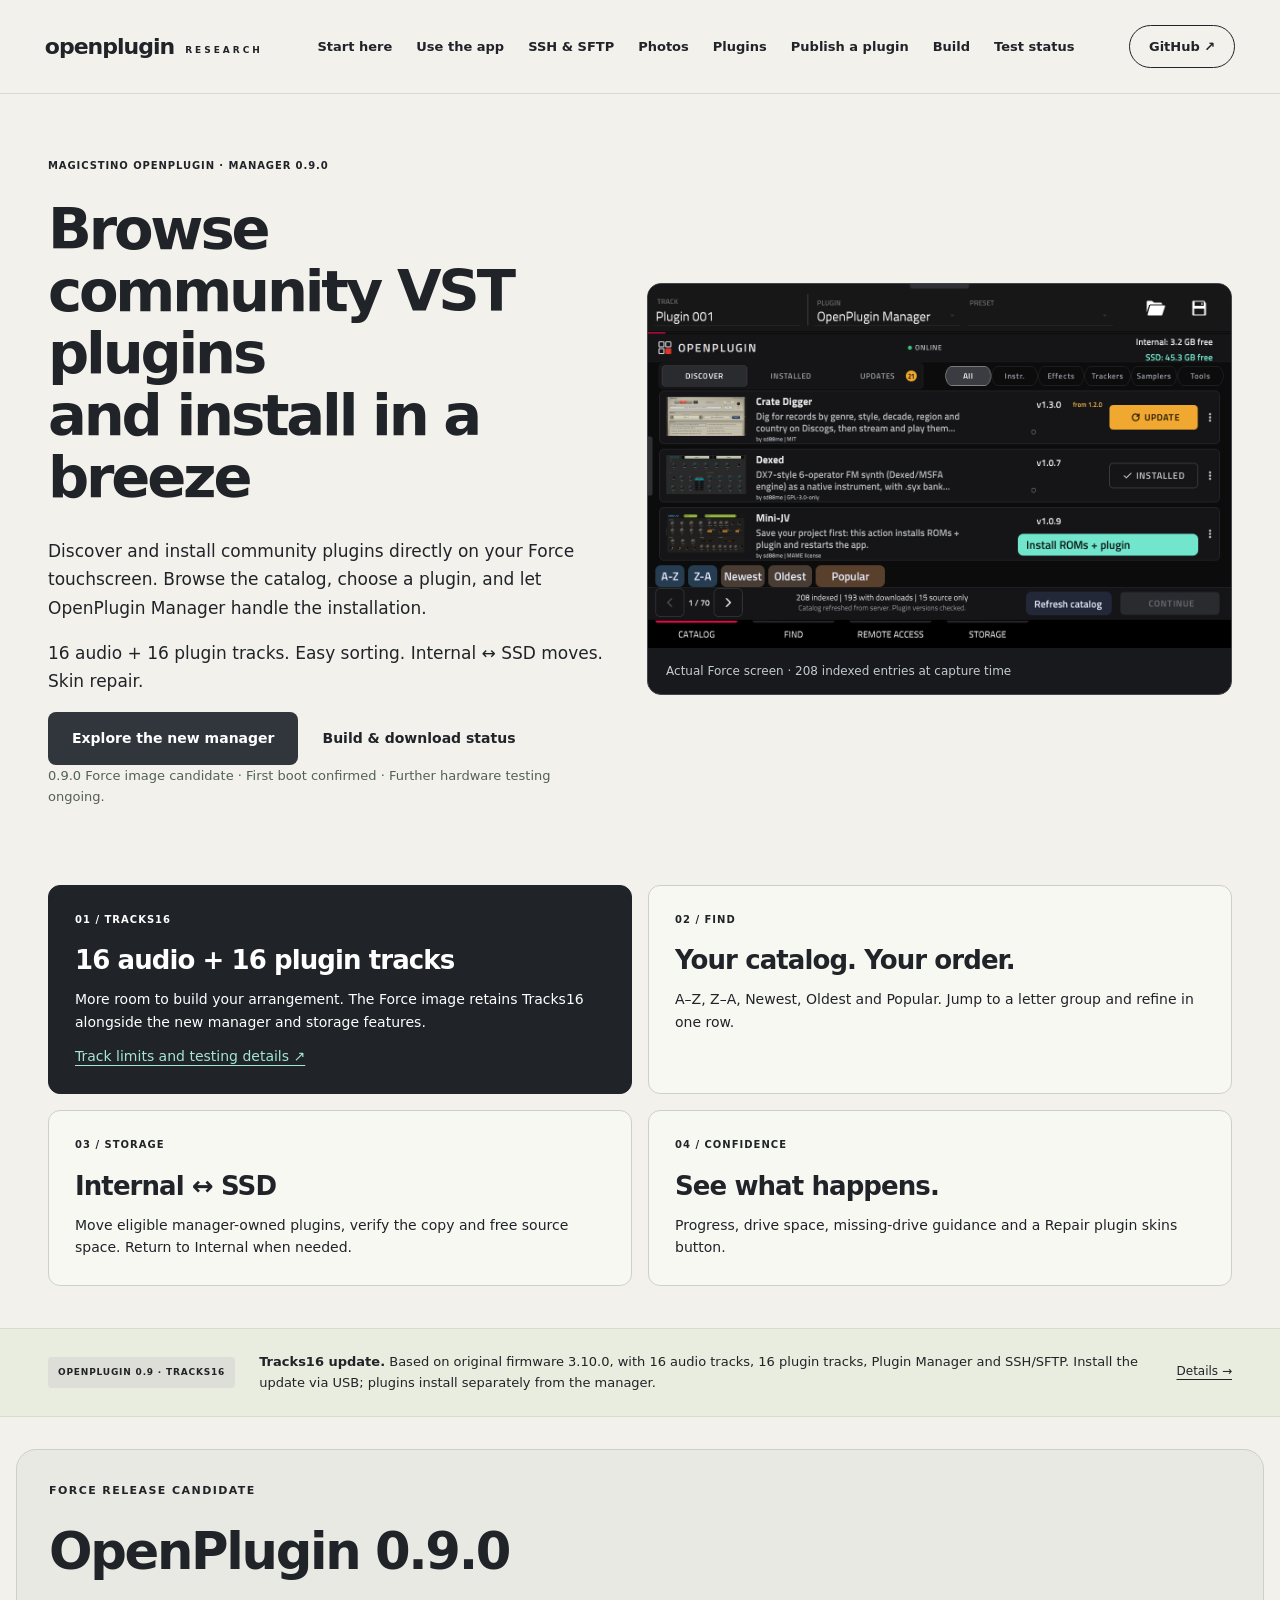
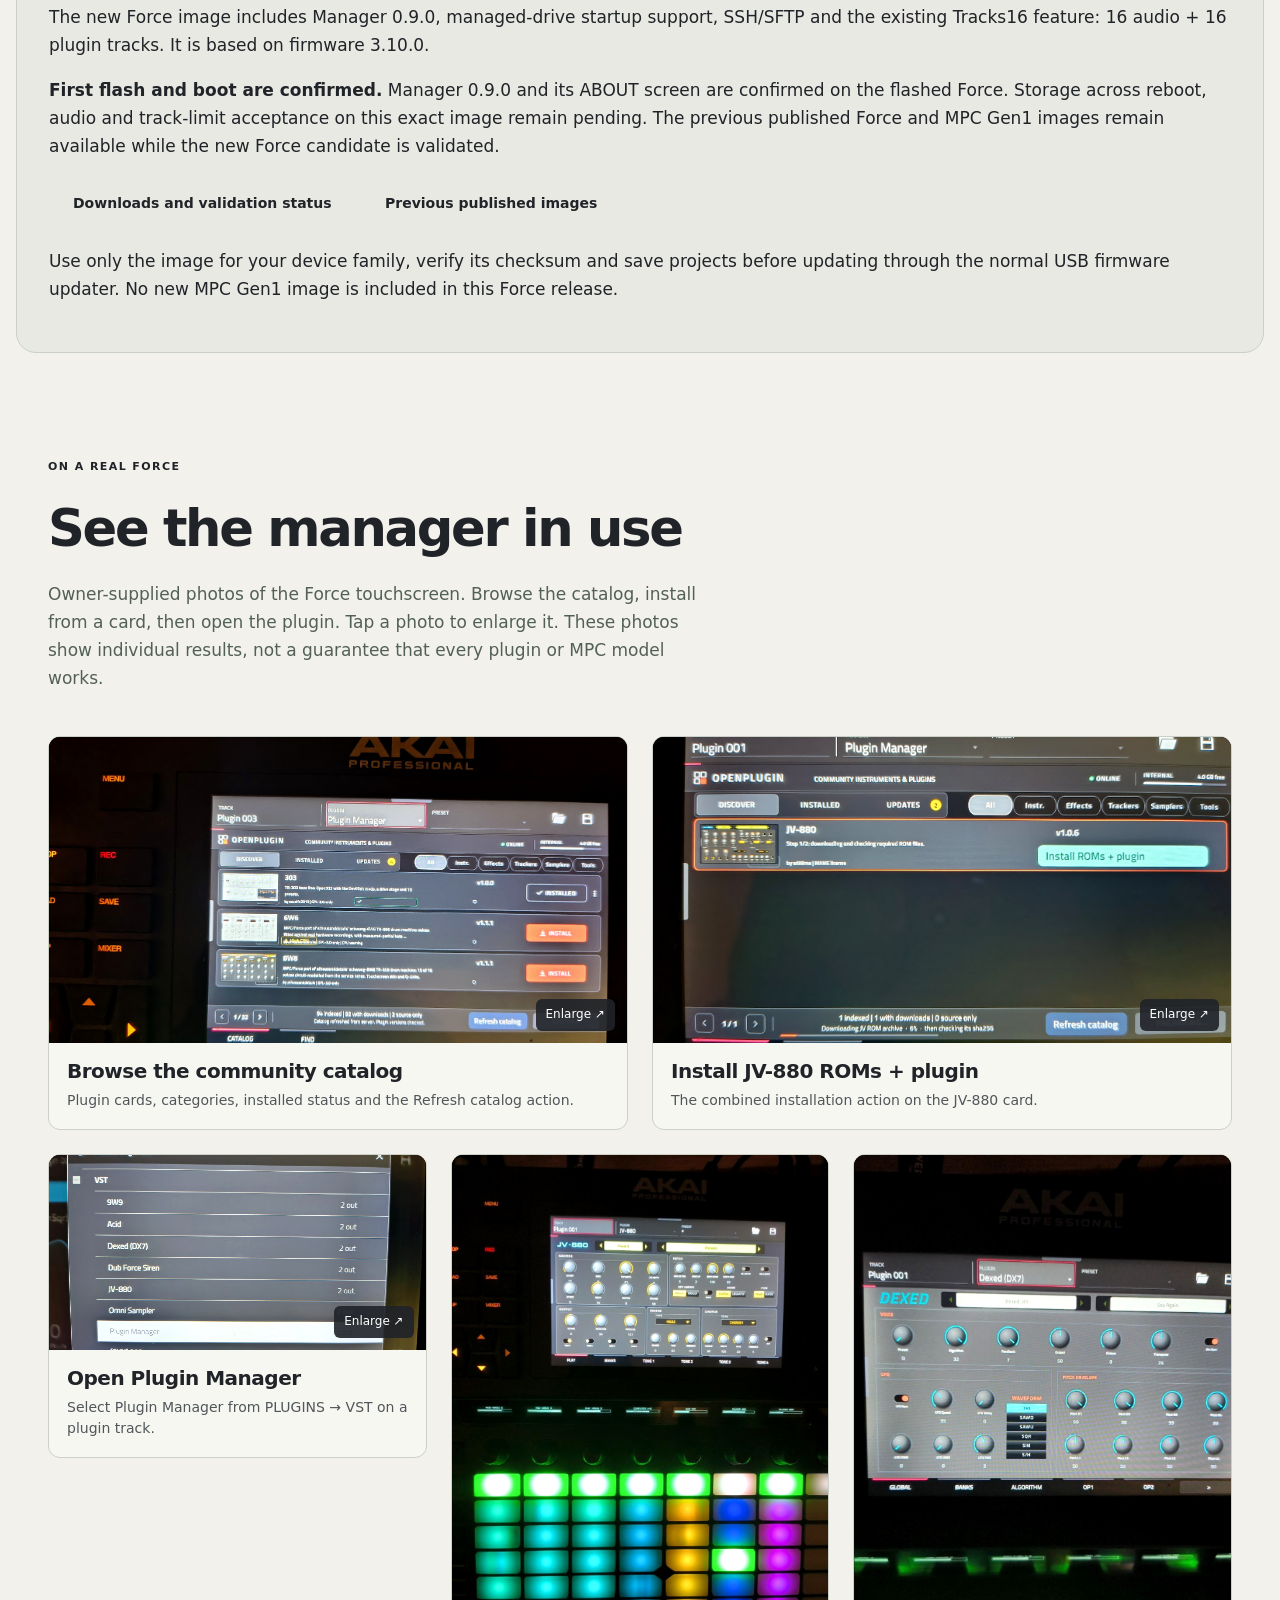
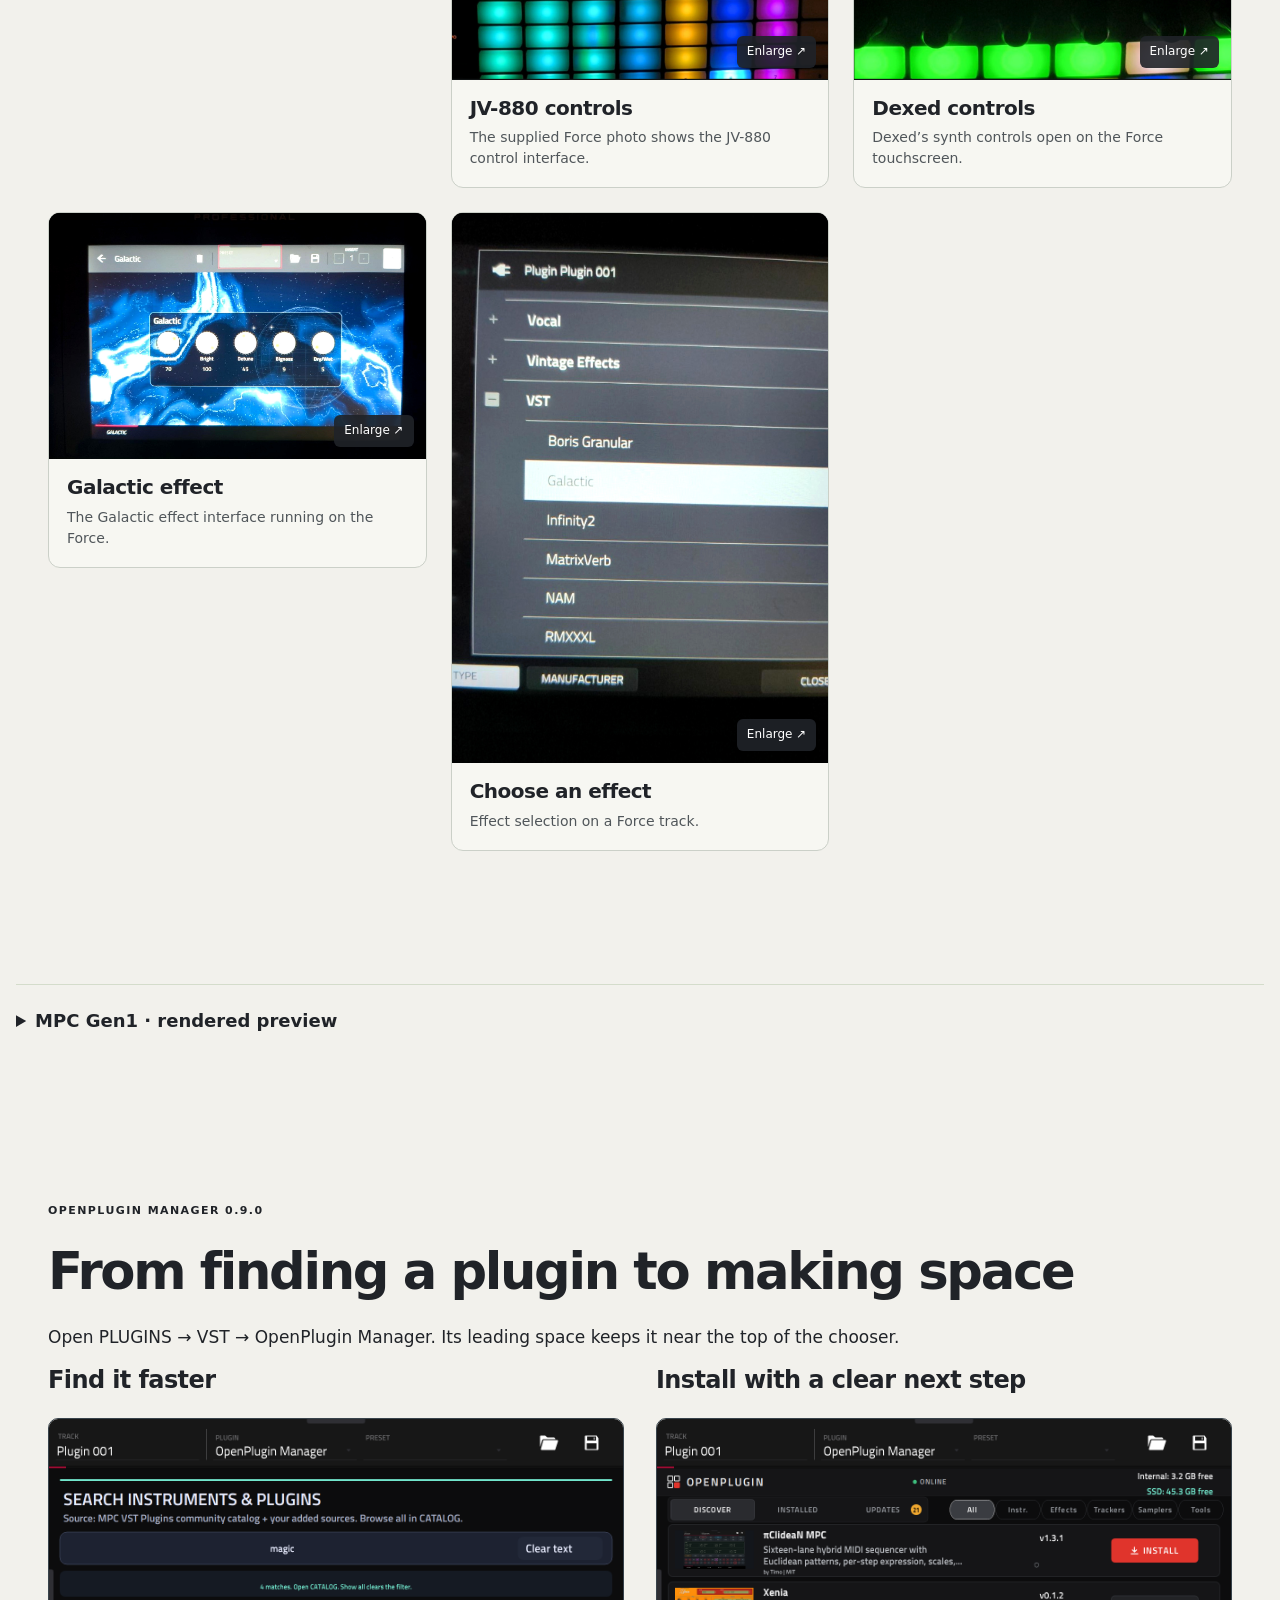
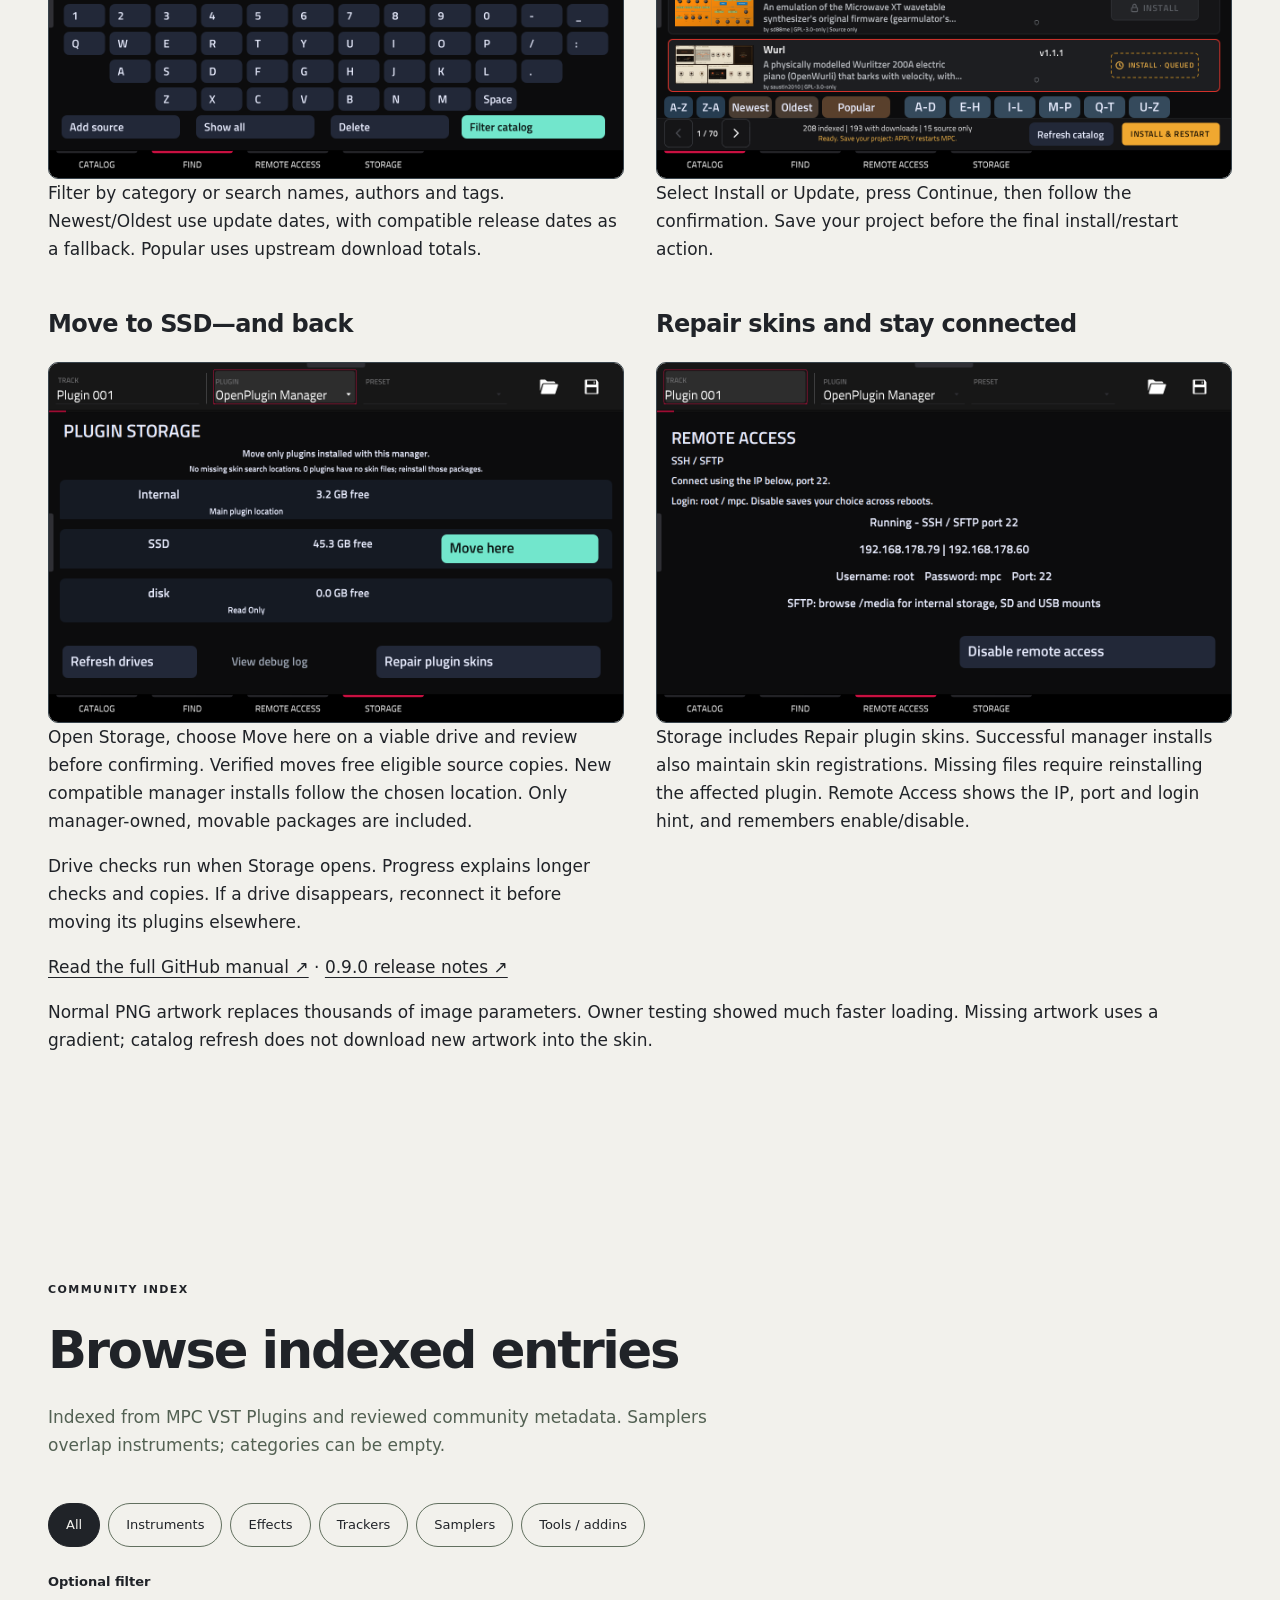
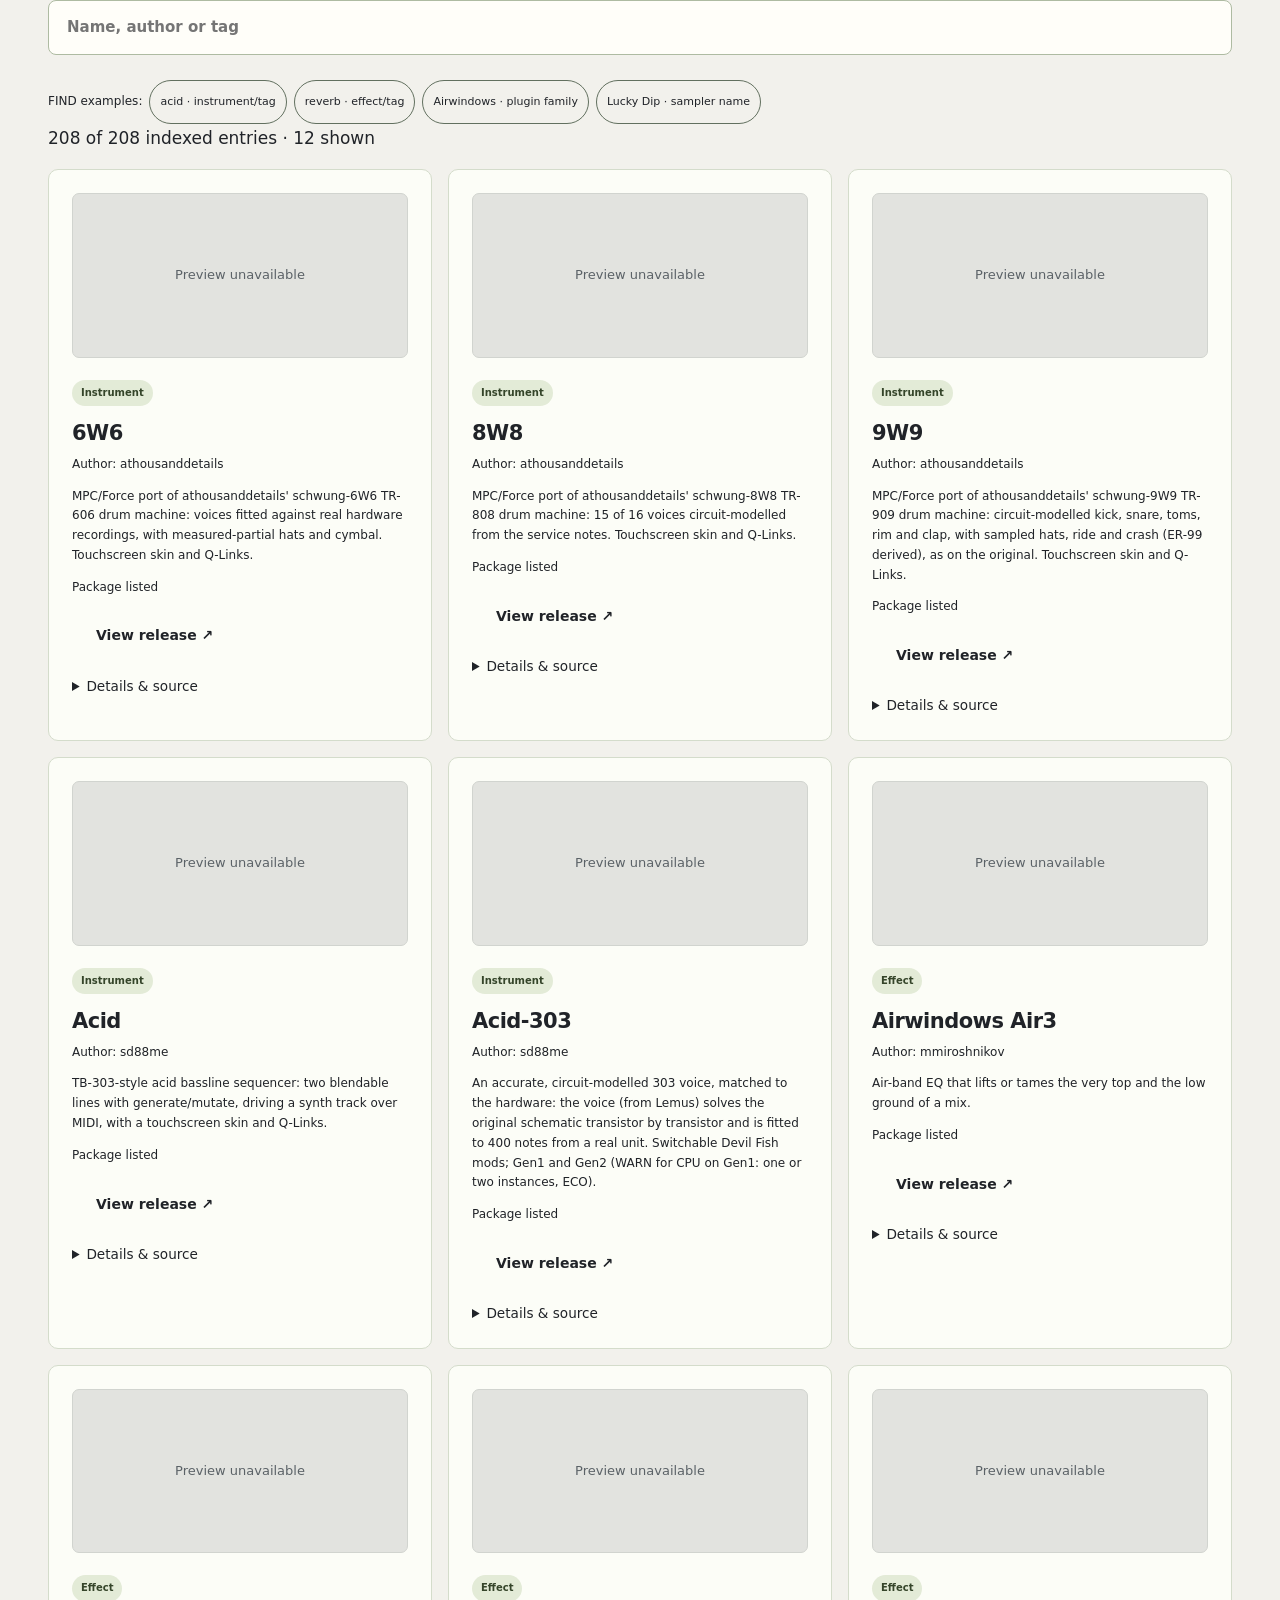
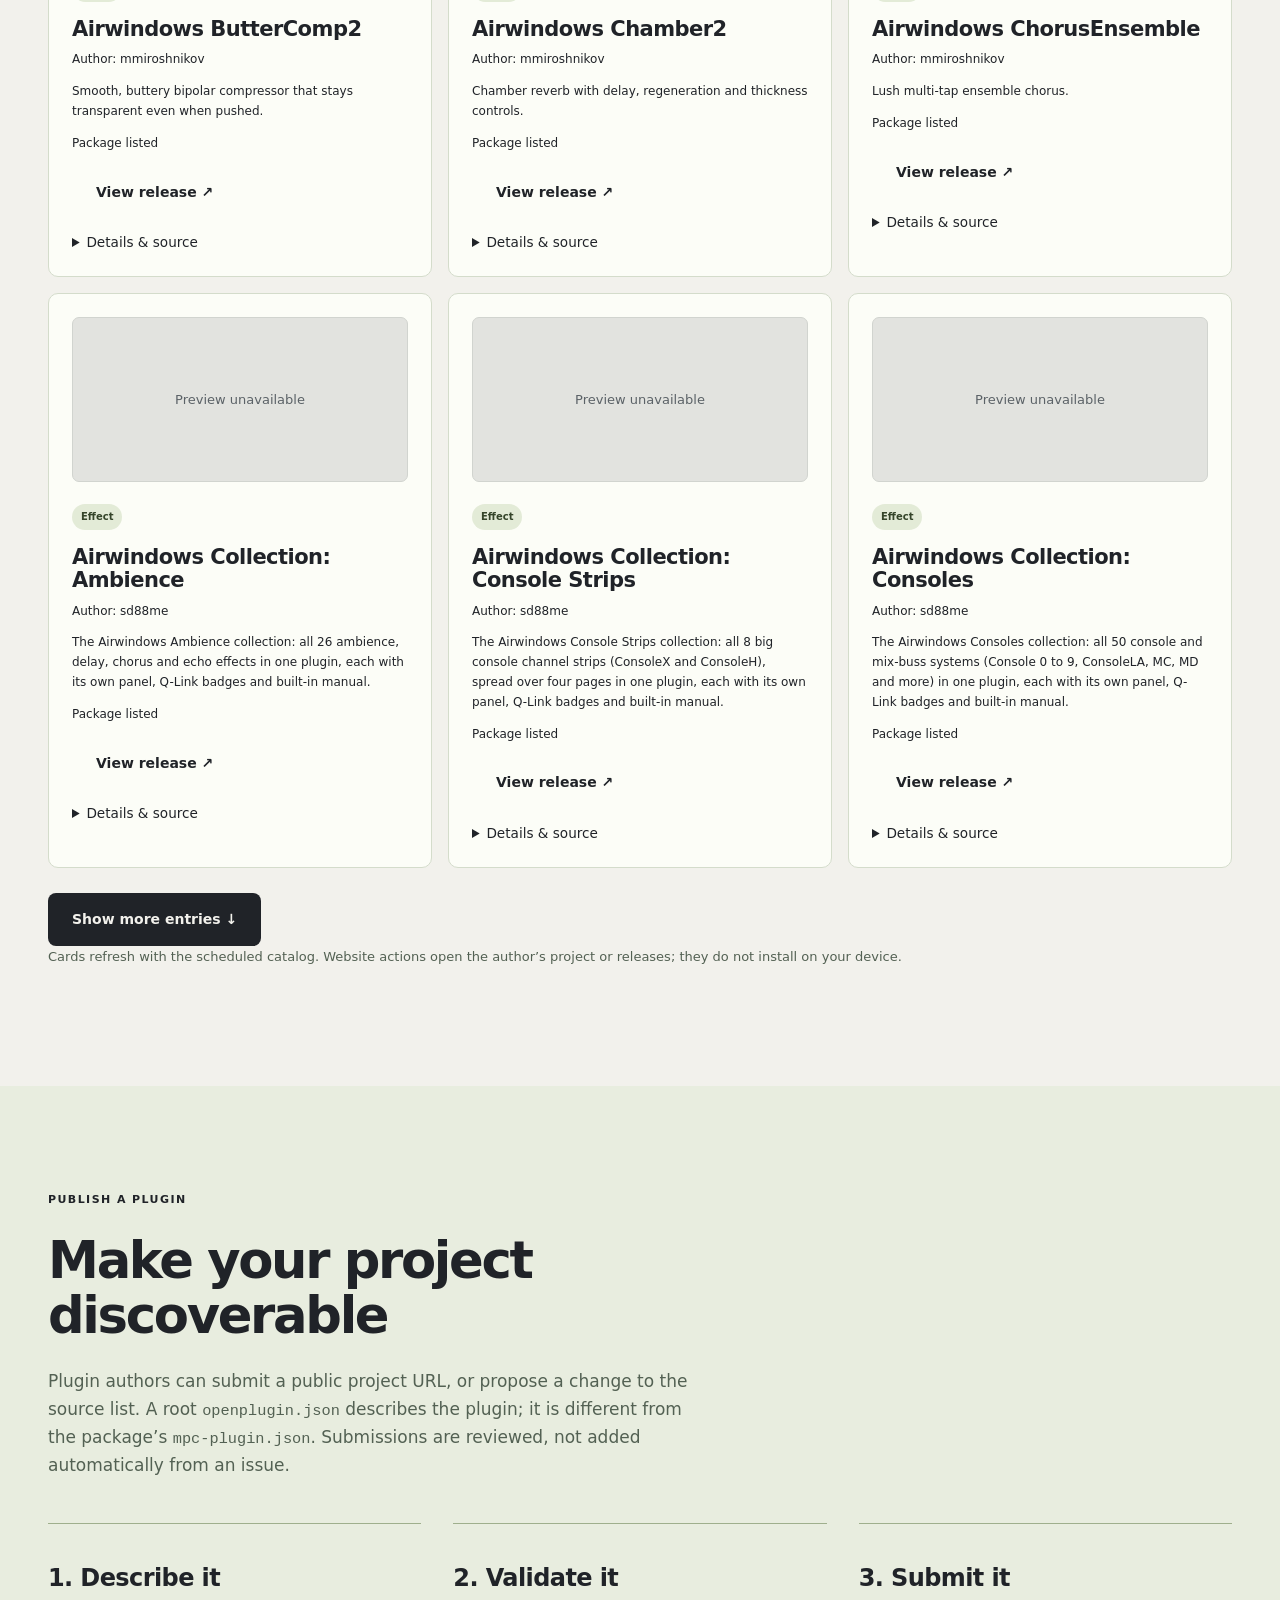
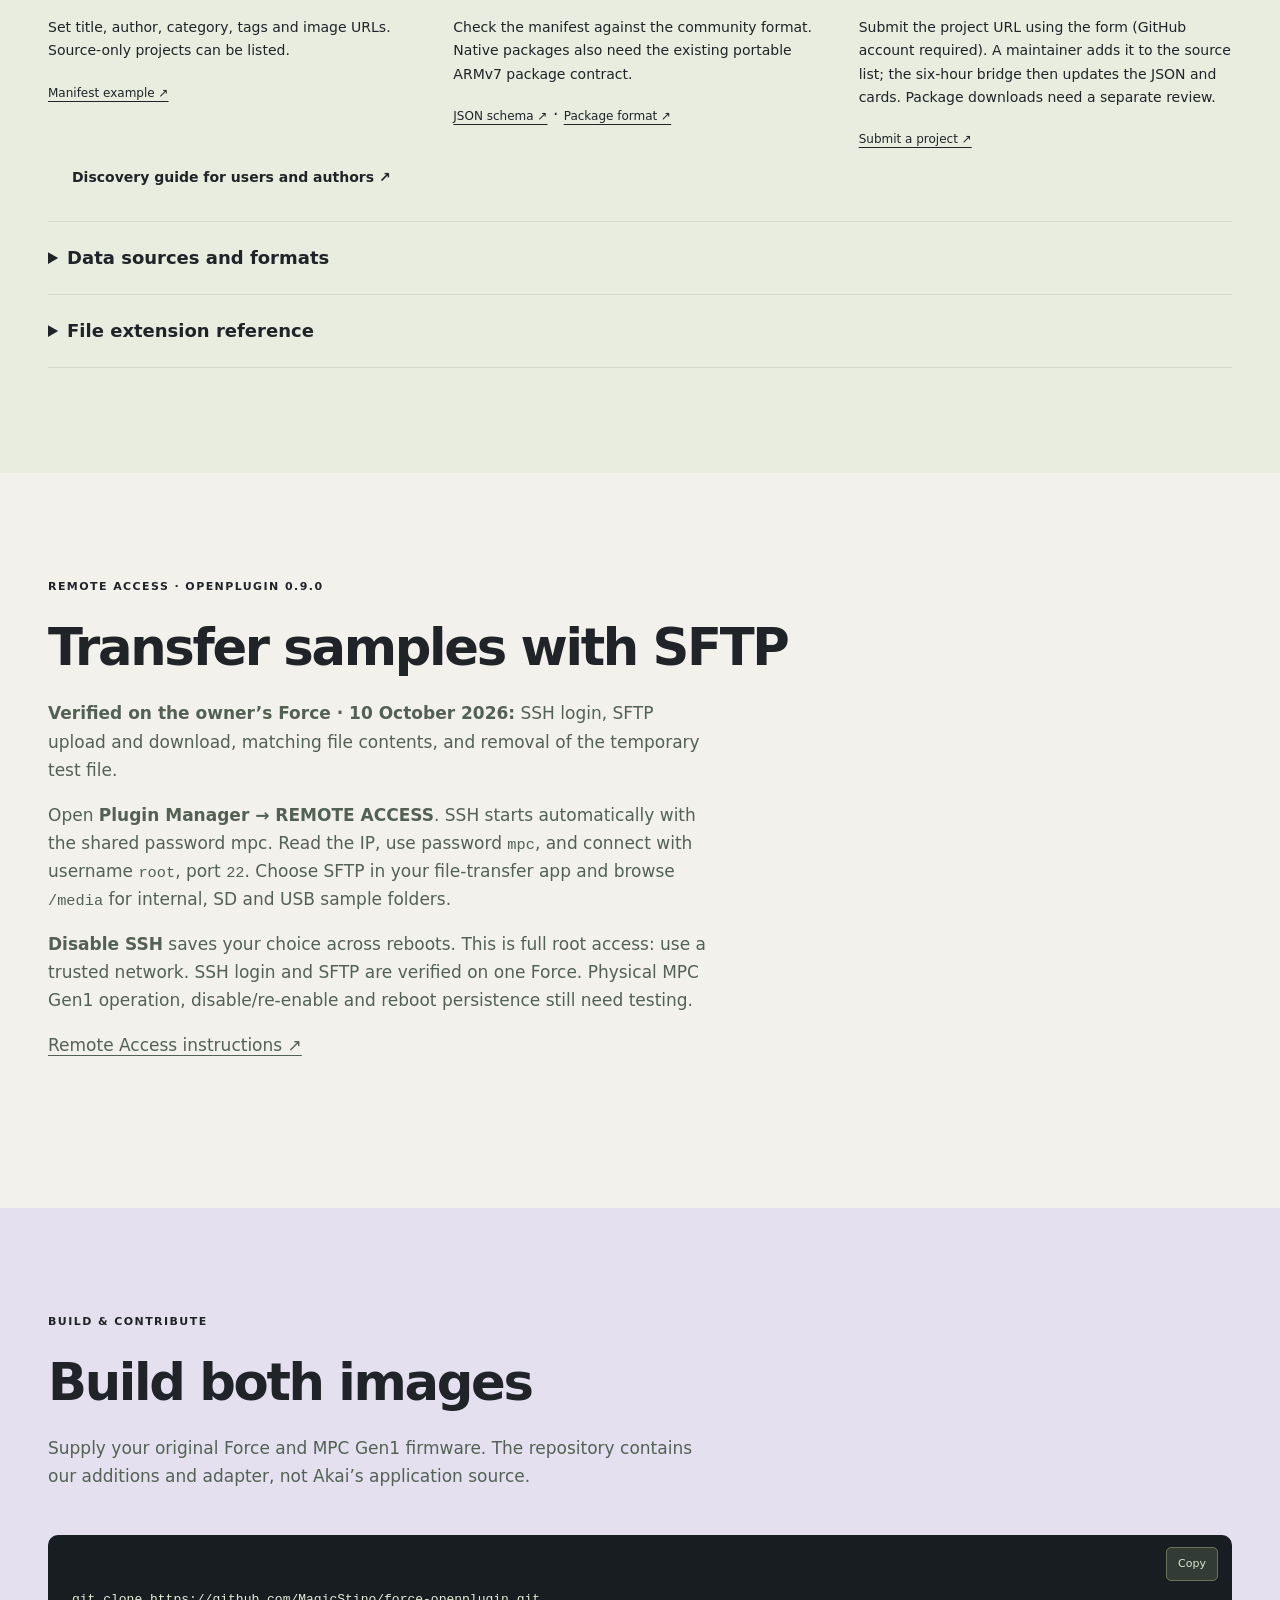
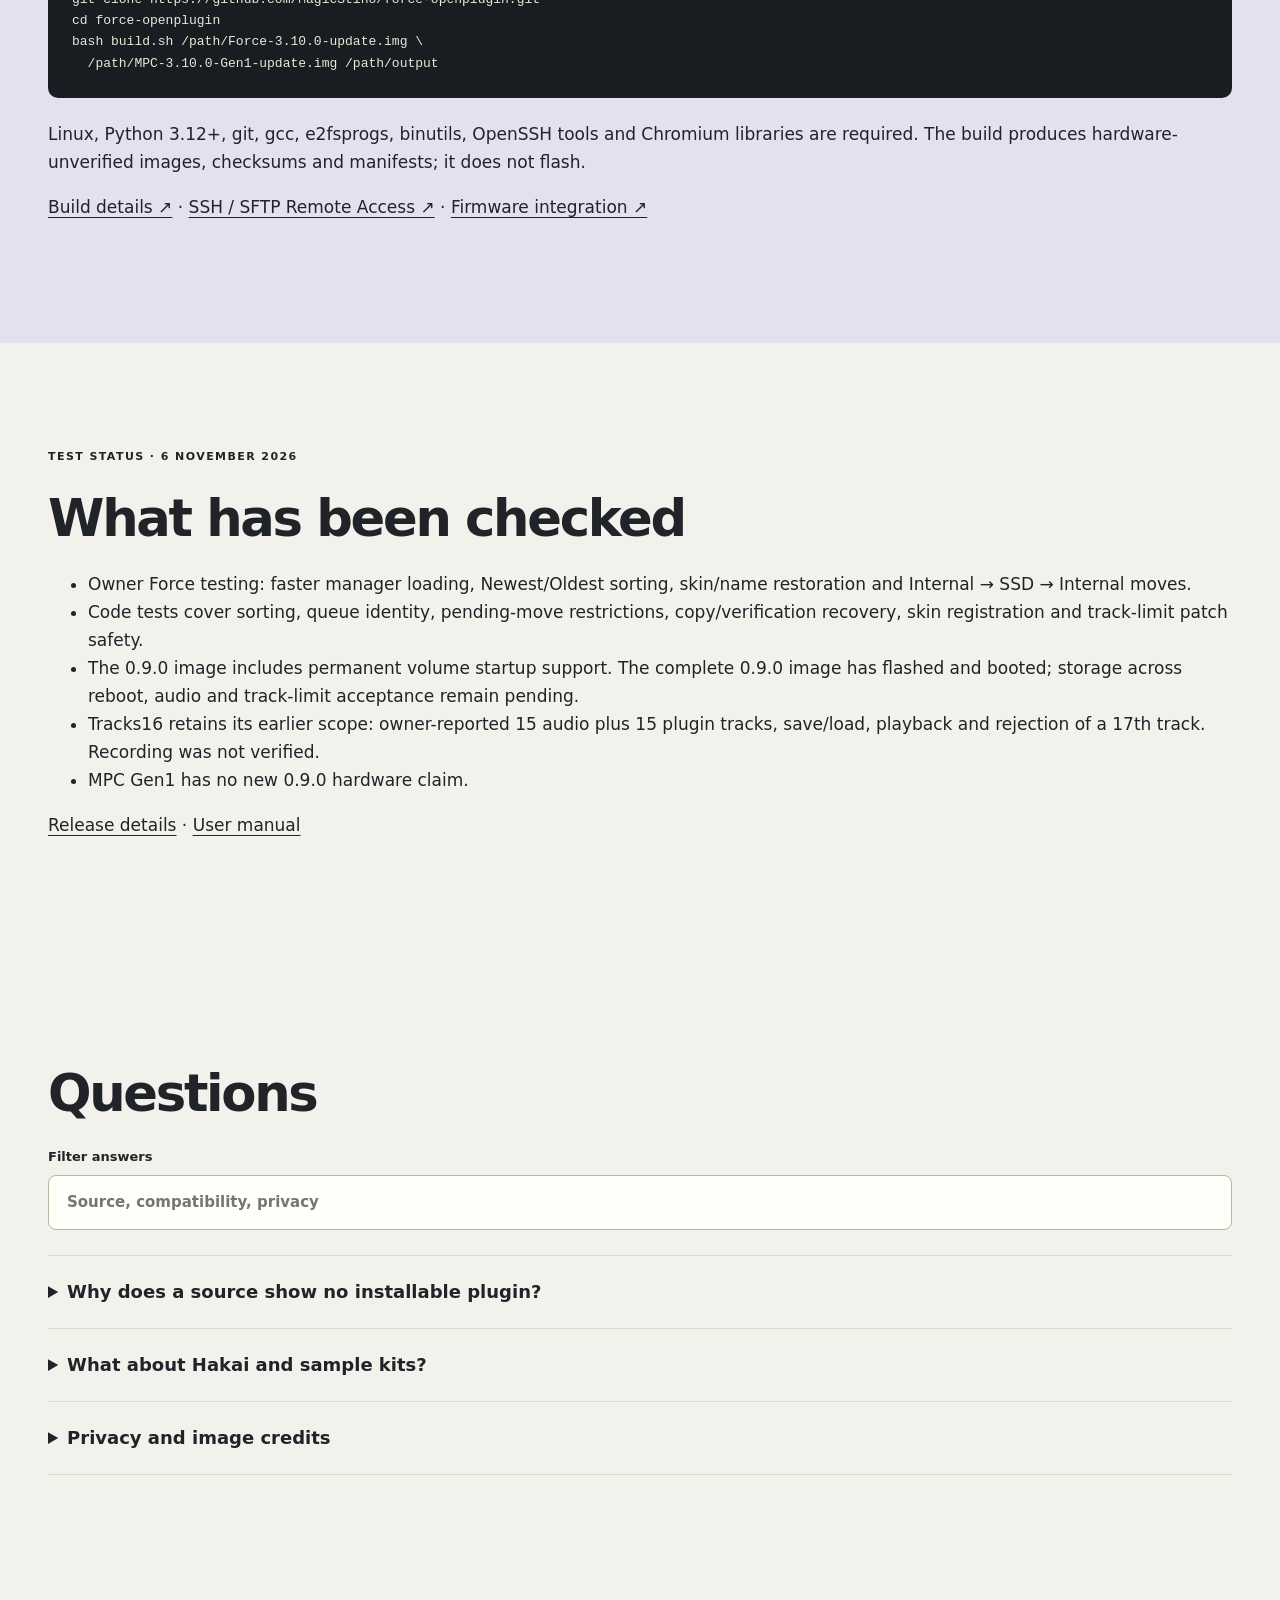
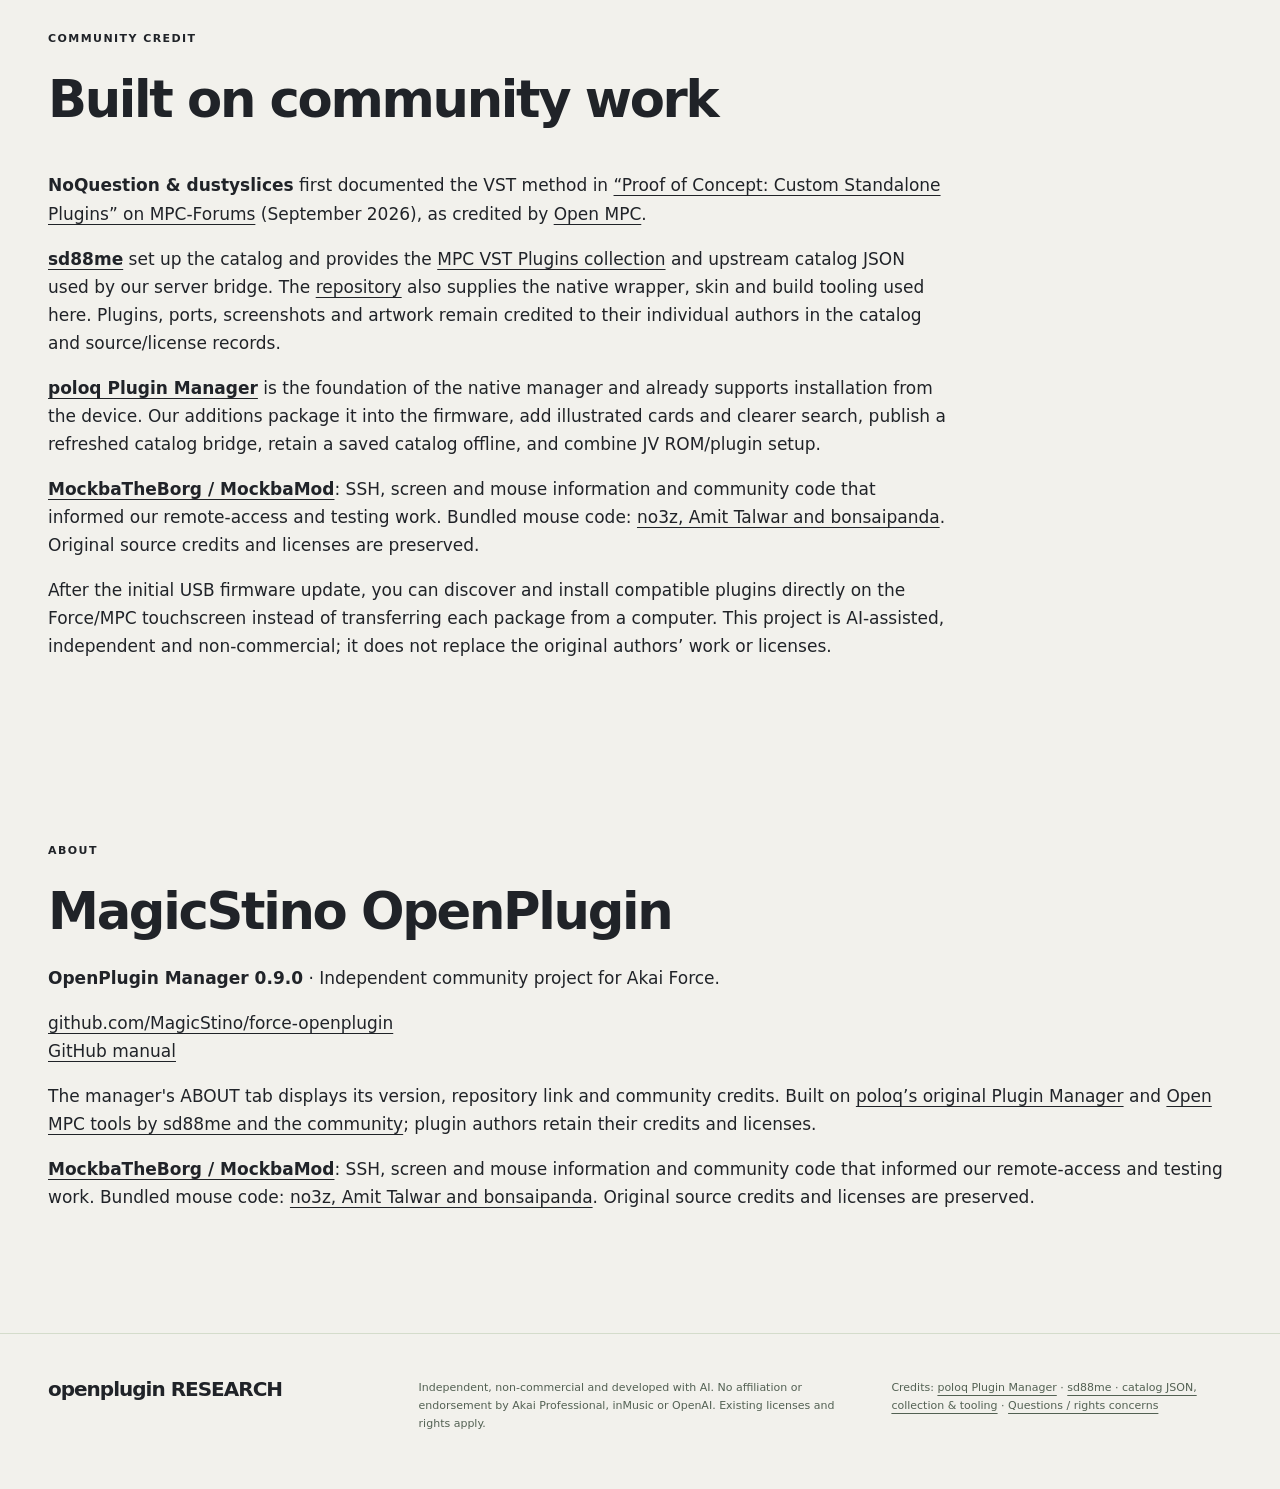
==== commit 0da90247: "Update repository banner, show filters and record successful Force boot" ====
--- a/website/index.html
+++ b/website/index.html
@@ -5,8 +5,8 @@
 <meta property="og:type" content="website"><meta property="og:url" content="https://magicstino.github.io/force-openplugin/"><meta property="og:site_name" content="OpenPlugin Research"><meta property="og:title" content="MagicStino OpenPlugin 0.9 — Browse community VST plugins and install in a breeze"><meta property="og:description" content="Browse and install community plugins directly on your Force. With 16 audio + 16 plugin tracks, easy sorting, Internal ↔ SSD moves and skin repair."><meta property="og:image" content="https://magicstino.github.io/force-openplugin/assets/share-card-0.9.png"><meta property="og:image:type" content="image/png"><meta property="og:image:width" content="1200"><meta property="og:image:height" content="630"><meta property="og:image:alt" content="OpenPlugin: 16 audio + 16 plugin tracks, with a real Force Plugin Manager photo">
 <meta name="twitter:card" content="summary_large_image"><meta name="twitter:title" content="MagicStino OpenPlugin 0.9 — Browse community VST plugins and install in a breeze"><meta name="twitter:description" content="Browse and install community plugins directly on your Force. With 16 audio + 16 plugin tracks, easy sorting, Internal ↔ SSD moves and skin repair."><meta name="twitter:image" content="https://magicstino.github.io/force-openplugin/assets/share-card-0.9.png"><meta name="twitter:image:alt" content="OpenPlugin: double the tracks, 200+ plugins and a real Force Plugin Manager photo">
 <meta name="theme-color" content="#17191c"><link rel="icon" href="assets/mark.svg" type="image/svg+xml"><link rel="stylesheet" href="style.css?v=manager-090"><script src="app.js?v=share-7" defer></script></head>
-<body><a class="skip" href="#main">Skip to content</a><header class="header"><a class="brand" href="#">openplugin <span class="brand-sub">RESEARCH</span></a><nav aria-label="Main navigation"><a href="#downloads">Start here</a><a href="#howtos">Use the app</a><a href="#remote-access">SSH &amp; SFTP</a><a href="#force-gallery">Photos</a><a href="#catalog">Plugins</a><a href="#sources">Publish a plugin</a><a href="#developers">Build</a><a href="#status">Test status</a></nav><a class="repo-link" href="https://github.com/MagicStino/force-openplugin">GitHub ↗</a></header><main id="main"><section class="hero wrap"><div class="hero-copy"><p class="eyebrow">MAGICSTINO OPENPLUGIN · MANAGER 0.9.0</p><h1>Browse community VST plugins<br>and install in a breeze</h1><p class="lede">Discover and install community plugins directly on your Force touchscreen. Browse the catalog, choose a plugin, and let OpenPlugin Manager handle the installation.</p><p>16 audio + 16 plugin tracks. Easy sorting. Internal ↔ SSD moves. Skin repair.</p><div class="hero-actions"><a class="button primary" href="#guide">Explore the new manager</a><a class="button" href="#downloads">Build &amp; download status</a></div><p class="small">0.9.0 Force image candidate · Full-image hardware acceptance pending.</p></div><figure class="hero-art"><img src="assets/manager-0.9/catalog.png" alt="OpenPlugin Manager running on the owner's Force" width="1280" height="800"><figcaption>Actual Force screen · 208 indexed entries at capture time</figcaption></figure></section>
-<section class="wrap usp-section" aria-label="OpenPlugin features"><div class="usp-grid"><article class="usp-highlight"><span class="usp-number">01 / TRACKS16</span><h2>16 audio + 16 plugin tracks</h2><p>More room to build your arrangement. The Force image retains Tracks16 alongside the new manager and storage features.</p><p><a href="https://github.com/MagicStino/force-openplugin/blob/main/docs/TRACKS16.md">Track limits and testing details ↗</a></p></article><article><span class="usp-number">02 / FIND</span><h2>Your catalog. Your order.</h2><p>A–Z, Z–A, Newest, Oldest and Popular. Jump to a letter group and refine in one row.</p></article><article><span class="usp-number">03 / STORAGE</span><h2>Internal ↔ SSD</h2><p>Move eligible manager-owned plugins, verify the copy and free source space. Return to Internal when needed.</p></article><article><span class="usp-number">04 / CONFIDENCE</span><h2>See what happens.</h2><p>Progress, drive space, missing-drive guidance and a Repair plugin skins button.</p></article></div></section><div class="status-strip"><div class="wrap status-inner"><span class="chip">OPENPLUGIN 0.9 · TRACKS16</span><p><strong>Tracks16 update.</strong> Based on original firmware 3.10.0, with 16 audio tracks, 16 plugin tracks, Plugin Manager and SSH/SFTP. Install the update via USB; plugins install separately from the manager.</p><a href="#status">Details →</a></div></div><section class="wrap section getting-started" id="downloads"><p class="eyebrow">FORCE RELEASE CANDIDATE</p><h2>OpenPlugin 0.9.0</h2><p>The new Force image includes Manager 0.9.0, managed-drive startup support, SSH/SFTP and the existing Tracks16 feature: 16 audio + 16 plugin tracks. It is based on firmware 3.10.0.</p><p><strong>Full-image flash and boot acceptance is pending.</strong> Manager features were tested separately on the owner's Force. The previous published Force and MPC Gen1 images remain available while the new Force candidate is validated.</p><p><a class="button" href="https://github.com/MagicStino/force-openplugin/blob/main/docs/DOWNLOADS.md">Downloads and validation status</a> <a class="button" href="https://github.com/MagicStino/force-openplugin/releases/tag/v0.8.3-tracks16.20261105">Previous published images</a></p><p>Use only the image for your device family, verify its checksum and save projects before updating through the normal USB firmware updater. No new MPC Gen1 image is included in this Force release.</p></section><section class="wrap section hardware-gallery" id="force-gallery"><div class="section-heading"><p class="eyebrow">ON A REAL FORCE</p><h2>See the manager in use</h2><p>Owner-supplied photos of the Force touchscreen. Browse the catalog, install from a card, then open the plugin. Tap a photo to enlarge it. These photos show individual results, not a guarantee that every plugin or MPC model works.</p></div><div class="hardware-photo-grid"><figure class="hardware-photo photo-featured"><button class="photo-open" type="button" data-photo="assets/force-photos/catalog.jpg" data-title="Browse the community catalog" data-caption="Plugin cards, categories, installed status and the Refresh catalog action." data-ratio="1.891994917407878" data-rotate="false" aria-label="Enlarge photo: Browse the community catalog"><span class="photo-frame" style="--photo-ratio:1.891994917407878"><img src="assets/force-photos/catalog.jpg" width="1489" height="787" loading="lazy" alt="Browse the community catalog on a physical Akai Force"></span><span class="photo-enlarge" aria-hidden="true">Enlarge ↗</span></button><figcaption><h3>Browse the community catalog</h3><p>Plugin cards, categories, installed status and the Refresh catalog action.</p></figcaption></figure><figure class="hardware-photo photo-featured"><button class="photo-open" type="button" data-photo="assets/force-photos/jv-setup.jpg" data-title="Install JV-880 ROMs + plugin" data-caption="The combined installation action on the JV-880 card." data-ratio="1.891994917407878" data-rotate="false" aria-label="Enlarge photo: Install JV-880 ROMs + plugin"><span class="photo-frame" style="--photo-ratio:1.891994917407878"><img src="assets/force-photos/jv-setup.jpg" width="1489" height="787" loading="lazy" alt="Install JV-880 ROMs + plugin on a physical Akai Force"></span><span class="photo-enlarge" aria-hidden="true">Enlarge ↗</span></button><figcaption><h3>Install JV-880 ROMs + plugin</h3><p>The combined installation action on the JV-880 card.</p></figcaption></figure><figure class="hardware-photo"><button class="photo-open" type="button" data-photo="assets/force-photos/plugin-selection.jpg" data-title="Open Plugin Manager" data-caption="Select Plugin Manager from PLUGINS → VST on a plugin track." data-ratio="1.9362808842652797" data-rotate="false" aria-label="Enlarge photo: Open Plugin Manager"><span class="photo-frame" style="--photo-ratio:1.9362808842652797"><img src="assets/force-photos/plugin-selection.jpg" width="1489" height="769" loading="lazy" alt="Open Plugin Manager on a physical Akai Force"></span><span class="photo-enlarge" aria-hidden="true">Enlarge ↗</span></button><figcaption><h3>Open Plugin Manager</h3><p>Select Plugin Manager from PLUGINS → VST on a plugin track.</p></figcaption></figure><figure class="hardware-photo"><button class="photo-open" type="button" data-photo="assets/force-photos/jv-controls.jpg" data-title="JV-880 controls" data-caption="The supplied Force photo shows the JV-880 control interface." data-ratio="0.7183002056202878" data-rotate="true" aria-label="Enlarge photo: JV-880 controls"><span class="photo-frame photo-rotated" style="--photo-ratio:0.7183002056202878"><img src="assets/force-photos/jv-controls.jpg" width="1459" height="1048" loading="lazy" alt="JV-880 controls on a physical Akai Force"></span><span class="photo-enlarge" aria-hidden="true">Enlarge ↗</span></button><figcaption><h3>JV-880 controls</h3><p>The supplied Force photo shows the JV-880 control interface.</p></figcaption></figure><figure class="hardware-photo"><button class="photo-open" type="button" data-photo="assets/force-photos/dexed.jpg" data-title="Dexed controls" data-caption="Dexed’s synth controls open on the Force touchscreen." data-ratio="0.7183002056202878" data-rotate="true" aria-label="Enlarge photo: Dexed controls"><span class="photo-frame photo-rotated" style="--photo-ratio:0.7183002056202878"><img src="assets/force-photos/dexed.jpg" width="1459" height="1048" loading="lazy" alt="Dexed controls on a physical Akai Force"></span><span class="photo-enlarge" aria-hidden="true">Enlarge ↗</span></button><figcaption><h3>Dexed controls</h3><p>Dexed’s synth controls open on the Force touchscreen.</p></figcaption></figure><figure class="hardware-photo"><button class="photo-open" type="button" data-photo="assets/force-photos/galactic.jpg" data-title="Galactic effect" data-caption="The Galactic effect interface running on the Force." data-ratio="1.5316184351554127" data-rotate="false" aria-label="Enlarge photo: Galactic effect"><span class="photo-frame" style="--photo-ratio:1.5316184351554127"><img src="assets/force-photos/galactic.jpg" width="1429" height="933" loading="lazy" alt="Galactic effect on a physical Akai Force"></span><span class="photo-enlarge" aria-hidden="true">Enlarge ↗</span></button><figcaption><h3>Galactic effect</h3><p>The Galactic effect interface running on the Force.</p></figcaption></figure><figure class="hardware-photo"><button class="photo-open" type="button" data-photo="assets/force-photos/effect-selection.jpg" data-title="Choose an effect" data-caption="Effect selection on a Force track." data-ratio="0.6850944716585025" data-rotate="true" aria-label="Enlarge photo: Choose an effect"><span class="photo-frame photo-rotated" style="--photo-ratio:0.6850944716585025"><img src="assets/force-photos/effect-selection.jpg" width="1429" height="979" loading="lazy" alt="Choose an effect on a physical Akai Force"></span><span class="photo-enlarge" aria-hidden="true">Enlarge ↗</span></button><figcaption><h3>Choose an effect</h3><p>Effect selection on a Force track.</p></figcaption></figure></div></section><details class="wrap accordion mpc-render"><summary>MPC Gen1 · rendered preview</summary><div><p>This is a styled render, not a hardware photo. Physical MPC operation still needs testing.</p><img src="assets/mpc-preview.png" width="1200" height="840" loading="lazy" alt="Rendered MPC Gen1 concept with the native manager interface"></div></details><section class="wrap section" id="howtos"><div id="guide"><p class="eyebrow">OPENPLUGIN MANAGER 0.9.0</p><h2>From finding a plugin to making space</h2><p>Open PLUGINS → VST → OpenPlugin Manager. Its leading space keeps it near the top of the chooser.</p><div class="release-guide"><article><h3>Find it faster</h3><img src="assets/manager-0.9/find.png" alt="FIND screen on Force" loading="lazy"><p>Filter by category or search names, authors and tags. Newest/Oldest use update dates, with compatible release dates as a fallback. Popular uses upstream download totals.</p></article><article><h3>Install with a clear next step</h3><img src="assets/manager-0.9/install.png" alt="Queued installation on Force" loading="lazy"><p>Select Install or Update, press Continue, then follow the confirmation. Save your project before the final install/restart action.</p></article><article><h3>Move to SSD—and back</h3><img src="assets/manager-0.9/storage.png" alt="Storage drive rows with Internal and SSD on Force" loading="lazy"><p>Open Storage, choose Move here on a viable drive and review before confirming. Verified moves free eligible source copies. New compatible manager installs follow the chosen location. Only manager-owned, movable packages are included.</p><p>Drive checks run when Storage opens. Progress explains longer checks and copies. If a drive disappears, reconnect it before moving its plugins elsewhere.</p></article><article><h3>Repair skins and stay connected</h3><img src="assets/manager-0.9/remote.png" alt="SSH and SFTP controls on Force" loading="lazy"><p>Storage includes Repair plugin skins. Successful manager installs also maintain skin registrations. Missing files require reinstalling the affected plugin. Remote Access shows the IP, port and login hint, and remembers enable/disable.</p></article></div><p><a href="https://github.com/MagicStino/force-openplugin/blob/main/docs/GUIDE.md">Read the full GitHub manual ↗</a> · <a href="https://github.com/MagicStino/force-openplugin/blob/main/docs/RELEASE-0.9.0.md">0.9.0 release notes ↗</a></p><p>Normal PNG artwork replaces thousands of image parameters. Owner testing showed much faster loading. Missing artwork uses a gradient; catalog refresh does not download new artwork into the skin.</p></div></section><section class="wrap section" id="catalog"><div class="section-heading"><p class="eyebrow">COMMUNITY INDEX</p><h2>Browse indexed entries</h2><p>Indexed from MPC VST Plugins and reviewed community metadata. Samplers overlap instruments; categories can be empty.</p></div><div class="catalog-filters" role="group" aria-label="Catalog category"><button class="selected" aria-pressed="true" data-kind="all">All</button><button aria-pressed="false" data-kind="instrument">Instruments</button><button aria-pressed="false" data-kind="effect">Effects</button><button aria-pressed="false" data-kind="tracker">Trackers</button><button aria-pressed="false" data-kind="sampler">Samplers</button><button aria-pressed="false" data-kind="addin">Tools / addins</button></div><label class="faq-search" for="catalog-query">Optional filter<input id="catalog-query" type="search" placeholder="Name, author or tag"></label><div class="examples">FIND examples: <button data-example="acid">acid · instrument/tag</button><button data-example="reverb">reverb · effect/tag</button><button data-example="Airwindows">Airwindows · plugin family</button><button data-example="Lucky Dip">Lucky Dip · sampler name</button></div><p id="catalog-count" role="status">Loading catalog…</p><div id="catalog-cards" class="catalog-grid"></div><button id="catalog-more" class="button dark" hidden>Show more entries ↓</button><noscript><p>Browse the <a href="https://open-mpc.github.io/">upstream community catalog</a>. The guides below work without JavaScript.</p></noscript><p class="small">Cards refresh with the scheduled catalog. Website actions open the author’s project or releases; they do not install on your device.</p></section><section class="sources-section section" id="sources"><div class="wrap"><div class="section-heading"><p class="eyebrow">PUBLISH A PLUGIN</p><h2>Make your project discoverable</h2><p>Plugin authors can submit a public project URL, or propose a change to the source list. A root <code>openplugin.json</code> describes the plugin; it is different from the package’s <code>mpc-plugin.json</code>. Submissions are reviewed, not added automatically from an issue.</p></div><div class="source-types"><article><h3>1. Describe it</h3><p>Set title, author, category, tags and image URLs. Source-only projects can be listed.</p><a href="https://github.com/MagicStino/force-openplugin/blob/main/catalog/example.openplugin.json">Manifest example ↗</a></article><article><h3>2. Validate it</h3><p>Check the manifest against the community format. Native packages also need the existing portable ARMv7 package contract.</p><a href="schema/community-plugin.schema.json">JSON schema ↗</a> · <a href="https://github.com/MagicStino/force-openplugin/blob/main/docs/SOURCES.md">Package format ↗</a></article><article><h3>3. Submit it</h3><p>Submit the project URL using the form (GitHub account required). A maintainer adds it to the source list; the six-hour bridge then updates the JSON and cards. Package downloads need a separate review.</p><a href="https://github.com/MagicStino/force-openplugin/issues/new?template=plugin-submission.yml">Submit a project ↗</a></article></div><p><a class="button" href="https://github.com/MagicStino/force-openplugin/blob/main/docs/DISCOVERY.md">Discovery guide for users and authors ↗</a></p><details class="accordion"><summary>Data sources and formats</summary><div><p>The bridge starts with <a href="https://open-mpc.github.io/catalog.json">MPC VST Plugins</a>, then checks registered repositories and bounded GitHub searches. Search matches without a valid manifest remain candidates.</p><p><a href="catalog.json">App catalog</a> · <a href="discovery.json">Discovery report</a> · <a href="https://github.com/MagicStino/force-openplugin/blob/main/catalog/sources.json">Source registry</a></p><p>Device FIND accepts <code>owner/repository</code> or its GitHub URL. It checks the latest stable release for <code>-mpc-armv7.zip</code>, a SHA256 digest and <code>mpc-plugin.json</code>. Arbitrary websites and desktop VSTs are not supported inputs.</p></div></details><details class="accordion" id="formats"><summary>File extension reference</summary><div><p><code>.zip</code> package · <code>.so</code> native library · <code>.json</code> metadata · <code>.xml</code> registration · <code>.xpl</code> preset · <code>.xpj</code> project · <code>.sh</code> installer · <code>.img</code> firmware · <code>.sha256</code> checksum · <code>.pub</code> public SSH key.</p><p>Desktop <code>.dll</code>, <code>.exe</code>, <code>.dmg</code> and general <code>.vst3</code> bundles are not native MPC packages.</p></div></details></div></section><section class="wrap section" id="remote-access"><div class="section-heading"><p class="eyebrow">REMOTE ACCESS · OPENPLUGIN 0.9.0</p><h2>Transfer samples with SFTP</h2><p><strong>Verified on the owner’s Force · 10 October 2026:</strong> SSH login, SFTP upload and download, matching file contents, and removal of the temporary test file.</p><p>Open <strong>Plugin Manager → REMOTE ACCESS</strong>. SSH starts automatically with the shared password mpc. Read the IP, use password <code>mpc</code>, and connect with username <code>root</code>, port <code>22</code>. Choose SFTP in your file-transfer app and browse <code>/media</code> for internal, SD and USB sample folders.</p><p><strong>Disable SSH</strong> saves your choice across reboots. This is full root access: use a trusted network. SSH login and SFTP are verified on one Force. Physical MPC Gen1 operation, disable/re-enable and reboot persistence still need testing.</p><p><a href="https://github.com/MagicStino/force-openplugin/blob/main/docs/SSH.md">Remote Access instructions ↗</a></p></div></section><section class="workbench section" id="developers"><div class="wrap"><div class="section-heading"><p class="eyebrow">BUILD &amp; CONTRIBUTE</p><h2>Build both images</h2><p>Supply your original Force and MPC Gen1 firmware. The repository contains our additions and adapter, not Akai’s application source.</p></div><div class="code-box"><button class="copy" data-copy="build-command">Copy</button><pre id="build-command"><code>git clone https://github.com/MagicStino/force-openplugin.git
+<body><a class="skip" href="#main">Skip to content</a><header class="header"><a class="brand" href="#">openplugin <span class="brand-sub">RESEARCH</span></a><nav aria-label="Main navigation"><a href="#downloads">Start here</a><a href="#howtos">Use the app</a><a href="#remote-access">SSH &amp; SFTP</a><a href="#force-gallery">Photos</a><a href="#catalog">Plugins</a><a href="#sources">Publish a plugin</a><a href="#developers">Build</a><a href="#status">Test status</a></nav><a class="repo-link" href="https://github.com/MagicStino/force-openplugin">GitHub ↗</a></header><main id="main"><section class="hero wrap"><div class="hero-copy"><p class="eyebrow">MAGICSTINO OPENPLUGIN · MANAGER 0.9.0</p><h1>Browse community VST plugins<br>and install in a breeze</h1><p class="lede">Discover and install community plugins directly on your Force touchscreen. Browse the catalog, choose a plugin, and let OpenPlugin Manager handle the installation.</p><p>16 audio + 16 plugin tracks. Easy sorting. Internal ↔ SSD moves. Skin repair.</p><div class="hero-actions"><a class="button primary" href="#guide">Explore the new manager</a><a class="button" href="#downloads">Build &amp; download status</a></div><p class="small">0.9.0 Force image candidate · First boot confirmed · Further hardware testing ongoing.</p></div><figure class="hero-art"><img src="assets/manager-0.9/catalog.png" alt="OpenPlugin Manager running on the owner's Force" width="1280" height="800"><figcaption>Actual Force screen · 208 indexed entries at capture time</figcaption></figure></section>
+<section class="wrap usp-section" aria-label="OpenPlugin features"><div class="usp-grid"><article class="usp-highlight"><span class="usp-number">01 / TRACKS16</span><h2>16 audio + 16 plugin tracks</h2><p>More room to build your arrangement. The Force image retains Tracks16 alongside the new manager and storage features.</p><p><a href="https://github.com/MagicStino/force-openplugin/blob/main/docs/TRACKS16.md">Track limits and testing details ↗</a></p></article><article><span class="usp-number">02 / FIND</span><h2>Your catalog. Your order.</h2><p>A–Z, Z–A, Newest, Oldest and Popular. Jump to a letter group and refine in one row.</p></article><article><span class="usp-number">03 / STORAGE</span><h2>Internal ↔ SSD</h2><p>Move eligible manager-owned plugins, verify the copy and free source space. Return to Internal when needed.</p></article><article><span class="usp-number">04 / CONFIDENCE</span><h2>See what happens.</h2><p>Progress, drive space, missing-drive guidance and a Repair plugin skins button.</p></article></div></section><div class="status-strip"><div class="wrap status-inner"><span class="chip">OPENPLUGIN 0.9 · TRACKS16</span><p><strong>Tracks16 update.</strong> Based on original firmware 3.10.0, with 16 audio tracks, 16 plugin tracks, Plugin Manager and SSH/SFTP. Install the update via USB; plugins install separately from the manager.</p><a href="#status">Details →</a></div></div><section class="wrap section getting-started" id="downloads"><p class="eyebrow">FORCE RELEASE CANDIDATE</p><h2>OpenPlugin 0.9.0</h2><p>The new Force image includes Manager 0.9.0, managed-drive startup support, SSH/SFTP and the existing Tracks16 feature: 16 audio + 16 plugin tracks. It is based on firmware 3.10.0.</p><p><strong>First flash and boot are confirmed.</strong> Manager 0.9.0 and its ABOUT screen are confirmed on the flashed Force. Storage across reboot, audio and track-limit acceptance on this exact image remain pending. The previous published Force and MPC Gen1 images remain available while the new Force candidate is validated.</p><p><a class="button" href="https://github.com/MagicStino/force-openplugin/blob/main/docs/DOWNLOADS.md">Downloads and validation status</a> <a class="button" href="https://github.com/MagicStino/force-openplugin/releases/tag/v0.8.3-tracks16.20261105">Previous published images</a></p><p>Use only the image for your device family, verify its checksum and save projects before updating through the normal USB firmware updater. No new MPC Gen1 image is included in this Force release.</p></section><section class="wrap section hardware-gallery" id="force-gallery"><div class="section-heading"><p class="eyebrow">ON A REAL FORCE</p><h2>See the manager in use</h2><p>Owner-supplied photos of the Force touchscreen. Browse the catalog, install from a card, then open the plugin. Tap a photo to enlarge it. These photos show individual results, not a guarantee that every plugin or MPC model works.</p></div><div class="hardware-photo-grid"><figure class="hardware-photo photo-featured"><button class="photo-open" type="button" data-photo="assets/force-photos/catalog.jpg" data-title="Browse the community catalog" data-caption="Plugin cards, categories, installed status and the Refresh catalog action." data-ratio="1.891994917407878" data-rotate="false" aria-label="Enlarge photo: Browse the community catalog"><span class="photo-frame" style="--photo-ratio:1.891994917407878"><img src="assets/force-photos/catalog.jpg" width="1489" height="787" loading="lazy" alt="Browse the community catalog on a physical Akai Force"></span><span class="photo-enlarge" aria-hidden="true">Enlarge ↗</span></button><figcaption><h3>Browse the community catalog</h3><p>Plugin cards, categories, installed status and the Refresh catalog action.</p></figcaption></figure><figure class="hardware-photo photo-featured"><button class="photo-open" type="button" data-photo="assets/force-photos/jv-setup.jpg" data-title="Install JV-880 ROMs + plugin" data-caption="The combined installation action on the JV-880 card." data-ratio="1.891994917407878" data-rotate="false" aria-label="Enlarge photo: Install JV-880 ROMs + plugin"><span class="photo-frame" style="--photo-ratio:1.891994917407878"><img src="assets/force-photos/jv-setup.jpg" width="1489" height="787" loading="lazy" alt="Install JV-880 ROMs + plugin on a physical Akai Force"></span><span class="photo-enlarge" aria-hidden="true">Enlarge ↗</span></button><figcaption><h3>Install JV-880 ROMs + plugin</h3><p>The combined installation action on the JV-880 card.</p></figcaption></figure><figure class="hardware-photo"><button class="photo-open" type="button" data-photo="assets/force-photos/plugin-selection.jpg" data-title="Open Plugin Manager" data-caption="Select Plugin Manager from PLUGINS → VST on a plugin track." data-ratio="1.9362808842652797" data-rotate="false" aria-label="Enlarge photo: Open Plugin Manager"><span class="photo-frame" style="--photo-ratio:1.9362808842652797"><img src="assets/force-photos/plugin-selection.jpg" width="1489" height="769" loading="lazy" alt="Open Plugin Manager on a physical Akai Force"></span><span class="photo-enlarge" aria-hidden="true">Enlarge ↗</span></button><figcaption><h3>Open Plugin Manager</h3><p>Select Plugin Manager from PLUGINS → VST on a plugin track.</p></figcaption></figure><figure class="hardware-photo"><button class="photo-open" type="button" data-photo="assets/force-photos/jv-controls.jpg" data-title="JV-880 controls" data-caption="The supplied Force photo shows the JV-880 control interface." data-ratio="0.7183002056202878" data-rotate="true" aria-label="Enlarge photo: JV-880 controls"><span class="photo-frame photo-rotated" style="--photo-ratio:0.7183002056202878"><img src="assets/force-photos/jv-controls.jpg" width="1459" height="1048" loading="lazy" alt="JV-880 controls on a physical Akai Force"></span><span class="photo-enlarge" aria-hidden="true">Enlarge ↗</span></button><figcaption><h3>JV-880 controls</h3><p>The supplied Force photo shows the JV-880 control interface.</p></figcaption></figure><figure class="hardware-photo"><button class="photo-open" type="button" data-photo="assets/force-photos/dexed.jpg" data-title="Dexed controls" data-caption="Dexed’s synth controls open on the Force touchscreen." data-ratio="0.7183002056202878" data-rotate="true" aria-label="Enlarge photo: Dexed controls"><span class="photo-frame photo-rotated" style="--photo-ratio:0.7183002056202878"><img src="assets/force-photos/dexed.jpg" width="1459" height="1048" loading="lazy" alt="Dexed controls on a physical Akai Force"></span><span class="photo-enlarge" aria-hidden="true">Enlarge ↗</span></button><figcaption><h3>Dexed controls</h3><p>Dexed’s synth controls open on the Force touchscreen.</p></figcaption></figure><figure class="hardware-photo"><button class="photo-open" type="button" data-photo="assets/force-photos/galactic.jpg" data-title="Galactic effect" data-caption="The Galactic effect interface running on the Force." data-ratio="1.5316184351554127" data-rotate="false" aria-label="Enlarge photo: Galactic effect"><span class="photo-frame" style="--photo-ratio:1.5316184351554127"><img src="assets/force-photos/galactic.jpg" width="1429" height="933" loading="lazy" alt="Galactic effect on a physical Akai Force"></span><span class="photo-enlarge" aria-hidden="true">Enlarge ↗</span></button><figcaption><h3>Galactic effect</h3><p>The Galactic effect interface running on the Force.</p></figcaption></figure><figure class="hardware-photo"><button class="photo-open" type="button" data-photo="assets/force-photos/effect-selection.jpg" data-title="Choose an effect" data-caption="Effect selection on a Force track." data-ratio="0.6850944716585025" data-rotate="true" aria-label="Enlarge photo: Choose an effect"><span class="photo-frame photo-rotated" style="--photo-ratio:0.6850944716585025"><img src="assets/force-photos/effect-selection.jpg" width="1429" height="979" loading="lazy" alt="Choose an effect on a physical Akai Force"></span><span class="photo-enlarge" aria-hidden="true">Enlarge ↗</span></button><figcaption><h3>Choose an effect</h3><p>Effect selection on a Force track.</p></figcaption></figure></div></section><details class="wrap accordion mpc-render"><summary>MPC Gen1 · rendered preview</summary><div><p>This is a styled render, not a hardware photo. Physical MPC operation still needs testing.</p><img src="assets/mpc-preview.png" width="1200" height="840" loading="lazy" alt="Rendered MPC Gen1 concept with the native manager interface"></div></details><section class="wrap section" id="howtos"><div id="guide"><p class="eyebrow">OPENPLUGIN MANAGER 0.9.0</p><h2>From finding a plugin to making space</h2><p>Open PLUGINS → VST → OpenPlugin Manager. Its leading space keeps it near the top of the chooser.</p><div class="release-guide"><article><h3>Find it faster</h3><img src="assets/manager-0.9/find.png" alt="FIND screen on Force" loading="lazy"><p>Filter by category or search names, authors and tags. Newest/Oldest use update dates, with compatible release dates as a fallback. Popular uses upstream download totals.</p></article><article><h3>Install with a clear next step</h3><img src="assets/manager-0.9/install.png" alt="Queued installation on Force" loading="lazy"><p>Select Install or Update, press Continue, then follow the confirmation. Save your project before the final install/restart action.</p></article><article><h3>Move to SSD—and back</h3><img src="assets/manager-0.9/storage.png" alt="Storage drive rows with Internal and SSD on Force" loading="lazy"><p>Open Storage, choose Move here on a viable drive and review before confirming. Verified moves free eligible source copies. New compatible manager installs follow the chosen location. Only manager-owned, movable packages are included.</p><p>Drive checks run when Storage opens. Progress explains longer checks and copies. If a drive disappears, reconnect it before moving its plugins elsewhere.</p></article><article><h3>Repair skins and stay connected</h3><img src="assets/manager-0.9/remote.png" alt="SSH and SFTP controls on Force" loading="lazy"><p>Storage includes Repair plugin skins. Successful manager installs also maintain skin registrations. Missing files require reinstalling the affected plugin. Remote Access shows the IP, port and login hint, and remembers enable/disable.</p></article></div><p><a href="https://github.com/MagicStino/force-openplugin/blob/main/docs/GUIDE.md">Read the full GitHub manual ↗</a> · <a href="https://github.com/MagicStino/force-openplugin/blob/main/docs/RELEASE-0.9.0.md">0.9.0 release notes ↗</a></p><p>Normal PNG artwork replaces thousands of image parameters. Owner testing showed much faster loading. Missing artwork uses a gradient; catalog refresh does not download new artwork into the skin.</p></div></section><section class="wrap section" id="catalog"><div class="section-heading"><p class="eyebrow">COMMUNITY INDEX</p><h2>Browse indexed entries</h2><p>Indexed from MPC VST Plugins and reviewed community metadata. Samplers overlap instruments; categories can be empty.</p></div><div class="catalog-filters" role="group" aria-label="Catalog category"><button class="selected" aria-pressed="true" data-kind="all">All</button><button aria-pressed="false" data-kind="instrument">Instruments</button><button aria-pressed="false" data-kind="effect">Effects</button><button aria-pressed="false" data-kind="tracker">Trackers</button><button aria-pressed="false" data-kind="sampler">Samplers</button><button aria-pressed="false" data-kind="addin">Tools / addins</button></div><label class="faq-search" for="catalog-query">Optional filter<input id="catalog-query" type="search" placeholder="Name, author or tag"></label><div class="examples">FIND examples: <button data-example="acid">acid · instrument/tag</button><button data-example="reverb">reverb · effect/tag</button><button data-example="Airwindows">Airwindows · plugin family</button><button data-example="Lucky Dip">Lucky Dip · sampler name</button></div><p id="catalog-count" role="status">Loading catalog…</p><div id="catalog-cards" class="catalog-grid"></div><button id="catalog-more" class="button dark" hidden>Show more entries ↓</button><noscript><p>Browse the <a href="https://open-mpc.github.io/">upstream community catalog</a>. The guides below work without JavaScript.</p></noscript><p class="small">Cards refresh with the scheduled catalog. Website actions open the author’s project or releases; they do not install on your device.</p></section><section class="sources-section section" id="sources"><div class="wrap"><div class="section-heading"><p class="eyebrow">PUBLISH A PLUGIN</p><h2>Make your project discoverable</h2><p>Plugin authors can submit a public project URL, or propose a change to the source list. A root <code>openplugin.json</code> describes the plugin; it is different from the package’s <code>mpc-plugin.json</code>. Submissions are reviewed, not added automatically from an issue.</p></div><div class="source-types"><article><h3>1. Describe it</h3><p>Set title, author, category, tags and image URLs. Source-only projects can be listed.</p><a href="https://github.com/MagicStino/force-openplugin/blob/main/catalog/example.openplugin.json">Manifest example ↗</a></article><article><h3>2. Validate it</h3><p>Check the manifest against the community format. Native packages also need the existing portable ARMv7 package contract.</p><a href="schema/community-plugin.schema.json">JSON schema ↗</a> · <a href="https://github.com/MagicStino/force-openplugin/blob/main/docs/SOURCES.md">Package format ↗</a></article><article><h3>3. Submit it</h3><p>Submit the project URL using the form (GitHub account required). A maintainer adds it to the source list; the six-hour bridge then updates the JSON and cards. Package downloads need a separate review.</p><a href="https://github.com/MagicStino/force-openplugin/issues/new?template=plugin-submission.yml">Submit a project ↗</a></article></div><p><a class="button" href="https://github.com/MagicStino/force-openplugin/blob/main/docs/DISCOVERY.md">Discovery guide for users and authors ↗</a></p><details class="accordion"><summary>Data sources and formats</summary><div><p>The bridge starts with <a href="https://open-mpc.github.io/catalog.json">MPC VST Plugins</a>, then checks registered repositories and bounded GitHub searches. Search matches without a valid manifest remain candidates.</p><p><a href="catalog.json">App catalog</a> · <a href="discovery.json">Discovery report</a> · <a href="https://github.com/MagicStino/force-openplugin/blob/main/catalog/sources.json">Source registry</a></p><p>Device FIND accepts <code>owner/repository</code> or its GitHub URL. It checks the latest stable release for <code>-mpc-armv7.zip</code>, a SHA256 digest and <code>mpc-plugin.json</code>. Arbitrary websites and desktop VSTs are not supported inputs.</p></div></details><details class="accordion" id="formats"><summary>File extension reference</summary><div><p><code>.zip</code> package · <code>.so</code> native library · <code>.json</code> metadata · <code>.xml</code> registration · <code>.xpl</code> preset · <code>.xpj</code> project · <code>.sh</code> installer · <code>.img</code> firmware · <code>.sha256</code> checksum · <code>.pub</code> public SSH key.</p><p>Desktop <code>.dll</code>, <code>.exe</code>, <code>.dmg</code> and general <code>.vst3</code> bundles are not native MPC packages.</p></div></details></div></section><section class="wrap section" id="remote-access"><div class="section-heading"><p class="eyebrow">REMOTE ACCESS · OPENPLUGIN 0.9.0</p><h2>Transfer samples with SFTP</h2><p><strong>Verified on the owner’s Force · 10 October 2026:</strong> SSH login, SFTP upload and download, matching file contents, and removal of the temporary test file.</p><p>Open <strong>Plugin Manager → REMOTE ACCESS</strong>. SSH starts automatically with the shared password mpc. Read the IP, use password <code>mpc</code>, and connect with username <code>root</code>, port <code>22</code>. Choose SFTP in your file-transfer app and browse <code>/media</code> for internal, SD and USB sample folders.</p><p><strong>Disable SSH</strong> saves your choice across reboots. This is full root access: use a trusted network. SSH login and SFTP are verified on one Force. Physical MPC Gen1 operation, disable/re-enable and reboot persistence still need testing.</p><p><a href="https://github.com/MagicStino/force-openplugin/blob/main/docs/SSH.md">Remote Access instructions ↗</a></p></div></section><section class="workbench section" id="developers"><div class="wrap"><div class="section-heading"><p class="eyebrow">BUILD &amp; CONTRIBUTE</p><h2>Build both images</h2><p>Supply your original Force and MPC Gen1 firmware. The repository contains our additions and adapter, not Akai’s application source.</p></div><div class="code-box"><button class="copy" data-copy="build-command">Copy</button><pre id="build-command"><code>git clone https://github.com/MagicStino/force-openplugin.git
 cd force-openplugin
 bash build.sh /path/Force-3.10.0-update.img \
-  /path/MPC-3.10.0-Gen1-update.img /path/output</code></pre></div><p>Linux, Python 3.12+, git, gcc, e2fsprogs, binutils, OpenSSH tools and Chromium libraries are required. The build produces hardware-unverified images, checksums and manifests; it does not flash.</p><p><a href="https://github.com/MagicStino/force-openplugin#build-from-original-firmware">Build details ↗</a> · <a href="https://github.com/MagicStino/force-openplugin/blob/main/docs/SSH.md">SSH / SFTP Remote Access ↗</a> · <a href="https://github.com/MagicStino/force-openplugin/blob/main/docs/INTEGRATION.md">Firmware integration ↗</a></p></div></section><section class="wrap section" id="status"><p class="eyebrow">TEST STATUS · 6 NOVEMBER 2026</p><h2>What has been checked</h2><ul><li>Owner Force testing: faster manager loading, Newest/Oldest sorting, skin/name restoration and Internal → SSD → Internal moves.</li><li>Code tests cover sorting, queue identity, pending-move restrictions, copy/verification recovery, skin registration and track-limit patch safety.</li><li>The 0.9.0 image includes permanent volume startup support. The complete newly built image still requires flash, boot and reboot acceptance.</li><li>Tracks16 retains its earlier scope: owner-reported 15 audio plus 15 plugin tracks, save/load, playback and rejection of a 17th track. Recording was not verified.</li><li>MPC Gen1 has no new 0.9.0 hardware claim.</li></ul><p><a href="https://github.com/MagicStino/force-openplugin/blob/main/docs/RELEASE-0.9.0.md">Release details</a> · <a href="https://github.com/MagicStino/force-openplugin/blob/main/docs/GUIDE.md">User manual</a></p></section><section class="wrap section faq-section" id="faq"><h2>Questions</h2><label class="faq-search" for="faq-query">Filter answers<input id="faq-query" type="search" placeholder="Source, compatibility, privacy"></label><div id="faq-list"><details class="accordion"><summary>Why does a source show no installable plugin?</summary><div><p>It may lack a stable ARMv7 release, checksum or compatible manifest. Desktop plugins and source code alone cannot be installed. Network errors and rate limits can also interfere.</p></div></details><details class="accordion"><summary>What about Hakai and sample kits?</summary><div><p>Hakai-associated native plugins need the same compatible package format. Universal compatibility is not established. MPC Sample is a separate kit editor; sample preview and kit import are not implemented.</p></div></details><details class="accordion"><summary>Privacy and image credits</summary><div><p>No analytics, accounts or uploads. Plugin images load from their upstream hosts, which receive the request. GitHub Pages has its own logging policies. Image rights remain with their authors.</p></div></details></div><p id="faq-empty" hidden role="status">No matching answer.</p></section><section class="wrap section community-credits" id="credits"><div class="section-heading"><p class="eyebrow">COMMUNITY CREDIT</p><h2>Built on community work</h2></div><p><strong>NoQuestion &amp; dustyslices</strong> first documented the VST method in <a href="https://www.mpc-forums.com/viewtopic.php?f=41&amp;t=220981">“Proof of Concept: Custom Standalone Plugins” on MPC-Forums</a> (September 2026), as credited by <a href="https://github.com/open-mpc/mpc-vst-plugins#credits">Open MPC</a>.</p><p><strong><a href="https://github.com/sd88me">sd88me</a></strong> set up the catalog and provides the <a href="https://open-mpc.github.io/">MPC VST Plugins collection</a> and upstream catalog JSON used by our server bridge. The <a href="https://github.com/open-mpc/mpc-vst-plugins">repository</a> also supplies the native wrapper, skin and build tooling used here. Plugins, ports, screenshots and artwork remain credited to their individual authors in the catalog and source/license records.</p><p><strong><a href="https://github.com/poloq-instruments/mpc-vst-manager">poloq Plugin Manager</a></strong> is the foundation of the native manager and already supports installation from the device. Our additions package it into the firmware, add illustrated cards and clearer search, publish a refreshed catalog bridge, retain a saved catalog offline, and combine JV ROM/plugin setup.</p><p><strong><a href="https://github.com/MockbaTheBorg/MockbaMod">MockbaTheBorg / MockbaMod</a></strong>: SSH, screen and mouse information and community code that informed our remote-access and testing work. Bundled mouse code: <a href="https://github.com/bonsaipanda/MPC-Force-SSH-Firmwares">no3z, Amit Talwar and bonsaipanda</a>. Original source credits and licenses are preserved.</p><p>After the initial USB firmware update, you can discover and install compatible plugins directly on the Force/MPC touchscreen instead of transferring each package from a computer. This project is AI-assisted, independent and non-commercial; it does not replace the original authors’ work or licenses.</p></section><section class="wrap section" id="about"><p class="eyebrow">ABOUT</p><h2>MagicStino OpenPlugin</h2><p><strong>OpenPlugin Manager 0.9.0</strong> · Independent community project for Akai Force.</p><p><a href="https://github.com/MagicStino/force-openplugin">github.com/MagicStino/force-openplugin</a><br><a href="https://github.com/MagicStino/force-openplugin/blob/main/docs/GUIDE.md">GitHub manual</a></p><p>The manager's ABOUT tab displays its version, repository link and community credits. Built on <a href="https://github.com/poloq-instruments/mpc-vst-manager">poloq’s original Plugin Manager</a> and <a href="https://github.com/open-mpc/mpc-vst-plugins">Open MPC tools by sd88me and the community</a>; plugin authors retain their credits and licenses.</p><p><strong><a href="https://github.com/MockbaTheBorg/MockbaMod">MockbaTheBorg / MockbaMod</a></strong>: SSH, screen and mouse information and community code that informed our remote-access and testing work. Bundled mouse code: <a href="https://github.com/bonsaipanda/MPC-Force-SSH-Firmwares">no3z, Amit Talwar and bonsaipanda</a>. Original source credits and licenses are preserved.</p></section></main><footer class="footer" id="research"><div class="wrap"><a class="brand" href="#">openplugin RESEARCH</a><p>Independent, non-commercial and developed with AI. No affiliation or endorsement by Akai Professional, inMusic or OpenAI. Existing licenses and rights apply.</p><p>Credits: <a href="https://github.com/poloq-instruments/mpc-vst-manager">poloq Plugin Manager</a> · <a href="https://github.com/open-mpc/mpc-vst-plugins">sd88me · catalog JSON, collection &amp; tooling</a> · <a href="https://github.com/MagicStino/force-openplugin/issues">Questions / rights concerns</a></p></div></footer><dialog id="photo-dialog" aria-labelledby="photo-title"><div class="dialog-top"><h2 id="photo-title">Force photo</h2><button id="close-photo" type="button">Close ×</button></div><div id="photo-view" class="photo-frame"><img id="photo-image" alt=""></div><p id="photo-caption"></p><p class="small">Owner-supplied hardware photo · Akai Force</p></dialog><div class="toast" id="toast" role="status" aria-live="polite"></div></body></html>
+  /path/MPC-3.10.0-Gen1-update.img /path/output</code></pre></div><p>Linux, Python 3.12+, git, gcc, e2fsprogs, binutils, OpenSSH tools and Chromium libraries are required. The build produces hardware-unverified images, checksums and manifests; it does not flash.</p><p><a href="https://github.com/MagicStino/force-openplugin#build-from-original-firmware">Build details ↗</a> · <a href="https://github.com/MagicStino/force-openplugin/blob/main/docs/SSH.md">SSH / SFTP Remote Access ↗</a> · <a href="https://github.com/MagicStino/force-openplugin/blob/main/docs/INTEGRATION.md">Firmware integration ↗</a></p></div></section><section class="wrap section" id="status"><p class="eyebrow">TEST STATUS · 6 NOVEMBER 2026</p><h2>What has been checked</h2><ul><li>Owner Force testing: faster manager loading, Newest/Oldest sorting, skin/name restoration and Internal → SSD → Internal moves.</li><li>Code tests cover sorting, queue identity, pending-move restrictions, copy/verification recovery, skin registration and track-limit patch safety.</li><li>The 0.9.0 image includes permanent volume startup support. The complete 0.9.0 image has flashed and booted; storage across reboot, audio and track-limit acceptance remain pending.</li><li>Tracks16 retains its earlier scope: owner-reported 15 audio plus 15 plugin tracks, save/load, playback and rejection of a 17th track. Recording was not verified.</li><li>MPC Gen1 has no new 0.9.0 hardware claim.</li></ul><p><a href="https://github.com/MagicStino/force-openplugin/blob/main/docs/RELEASE-0.9.0.md">Release details</a> · <a href="https://github.com/MagicStino/force-openplugin/blob/main/docs/GUIDE.md">User manual</a></p></section><section class="wrap section faq-section" id="faq"><h2>Questions</h2><label class="faq-search" for="faq-query">Filter answers<input id="faq-query" type="search" placeholder="Source, compatibility, privacy"></label><div id="faq-list"><details class="accordion"><summary>Why does a source show no installable plugin?</summary><div><p>It may lack a stable ARMv7 release, checksum or compatible manifest. Desktop plugins and source code alone cannot be installed. Network errors and rate limits can also interfere.</p></div></details><details class="accordion"><summary>What about Hakai and sample kits?</summary><div><p>Hakai-associated native plugins need the same compatible package format. Universal compatibility is not established. MPC Sample is a separate kit editor; sample preview and kit import are not implemented.</p></div></details><details class="accordion"><summary>Privacy and image credits</summary><div><p>No analytics, accounts or uploads. Plugin images load from their upstream hosts, which receive the request. GitHub Pages has its own logging policies. Image rights remain with their authors.</p></div></details></div><p id="faq-empty" hidden role="status">No matching answer.</p></section><section class="wrap section community-credits" id="credits"><div class="section-heading"><p class="eyebrow">COMMUNITY CREDIT</p><h2>Built on community work</h2></div><p><strong>NoQuestion &amp; dustyslices</strong> first documented the VST method in <a href="https://www.mpc-forums.com/viewtopic.php?f=41&amp;t=220981">“Proof of Concept: Custom Standalone Plugins” on MPC-Forums</a> (September 2026), as credited by <a href="https://github.com/open-mpc/mpc-vst-plugins#credits">Open MPC</a>.</p><p><strong><a href="https://github.com/sd88me">sd88me</a></strong> set up the catalog and provides the <a href="https://open-mpc.github.io/">MPC VST Plugins collection</a> and upstream catalog JSON used by our server bridge. The <a href="https://github.com/open-mpc/mpc-vst-plugins">repository</a> also supplies the native wrapper, skin and build tooling used here. Plugins, ports, screenshots and artwork remain credited to their individual authors in the catalog and source/license records.</p><p><strong><a href="https://github.com/poloq-instruments/mpc-vst-manager">poloq Plugin Manager</a></strong> is the foundation of the native manager and already supports installation from the device. Our additions package it into the firmware, add illustrated cards and clearer search, publish a refreshed catalog bridge, retain a saved catalog offline, and combine JV ROM/plugin setup.</p><p><strong><a href="https://github.com/MockbaTheBorg/MockbaMod">MockbaTheBorg / MockbaMod</a></strong>: SSH, screen and mouse information and community code that informed our remote-access and testing work. Bundled mouse code: <a href="https://github.com/bonsaipanda/MPC-Force-SSH-Firmwares">no3z, Amit Talwar and bonsaipanda</a>. Original source credits and licenses are preserved.</p><p>After the initial USB firmware update, you can discover and install compatible plugins directly on the Force/MPC touchscreen instead of transferring each package from a computer. This project is AI-assisted, independent and non-commercial; it does not replace the original authors’ work or licenses.</p></section><section class="wrap section" id="about"><p class="eyebrow">ABOUT</p><h2>MagicStino OpenPlugin</h2><p><strong>OpenPlugin Manager 0.9.0</strong> · Independent community project for Akai Force.</p><p><a href="https://github.com/MagicStino/force-openplugin">github.com/MagicStino/force-openplugin</a><br><a href="https://github.com/MagicStino/force-openplugin/blob/main/docs/GUIDE.md">GitHub manual</a></p><p>The manager's ABOUT tab displays its version, repository link and community credits. Built on <a href="https://github.com/poloq-instruments/mpc-vst-manager">poloq’s original Plugin Manager</a> and <a href="https://github.com/open-mpc/mpc-vst-plugins">Open MPC tools by sd88me and the community</a>; plugin authors retain their credits and licenses.</p><p><strong><a href="https://github.com/MockbaTheBorg/MockbaMod">MockbaTheBorg / MockbaMod</a></strong>: SSH, screen and mouse information and community code that informed our remote-access and testing work. Bundled mouse code: <a href="https://github.com/bonsaipanda/MPC-Force-SSH-Firmwares">no3z, Amit Talwar and bonsaipanda</a>. Original source credits and licenses are preserved.</p></section></main><footer class="footer" id="research"><div class="wrap"><a class="brand" href="#">openplugin RESEARCH</a><p>Independent, non-commercial and developed with AI. No affiliation or endorsement by Akai Professional, inMusic or OpenAI. Existing licenses and rights apply.</p><p>Credits: <a href="https://github.com/poloq-instruments/mpc-vst-manager">poloq Plugin Manager</a> · <a href="https://github.com/open-mpc/mpc-vst-plugins">sd88me · catalog JSON, collection &amp; tooling</a> · <a href="https://github.com/MagicStino/force-openplugin/issues">Questions / rights concerns</a></p></div></footer><dialog id="photo-dialog" aria-labelledby="photo-title"><div class="dialog-top"><h2 id="photo-title">Force photo</h2><button id="close-photo" type="button">Close ×</button></div><div id="photo-view" class="photo-frame"><img id="photo-image" alt=""></div><p id="photo-caption"></p><p class="small">Owner-supplied hardware photo · Akai Force</p></dialog><div class="toast" id="toast" role="status" aria-live="polite"></div></body></html>
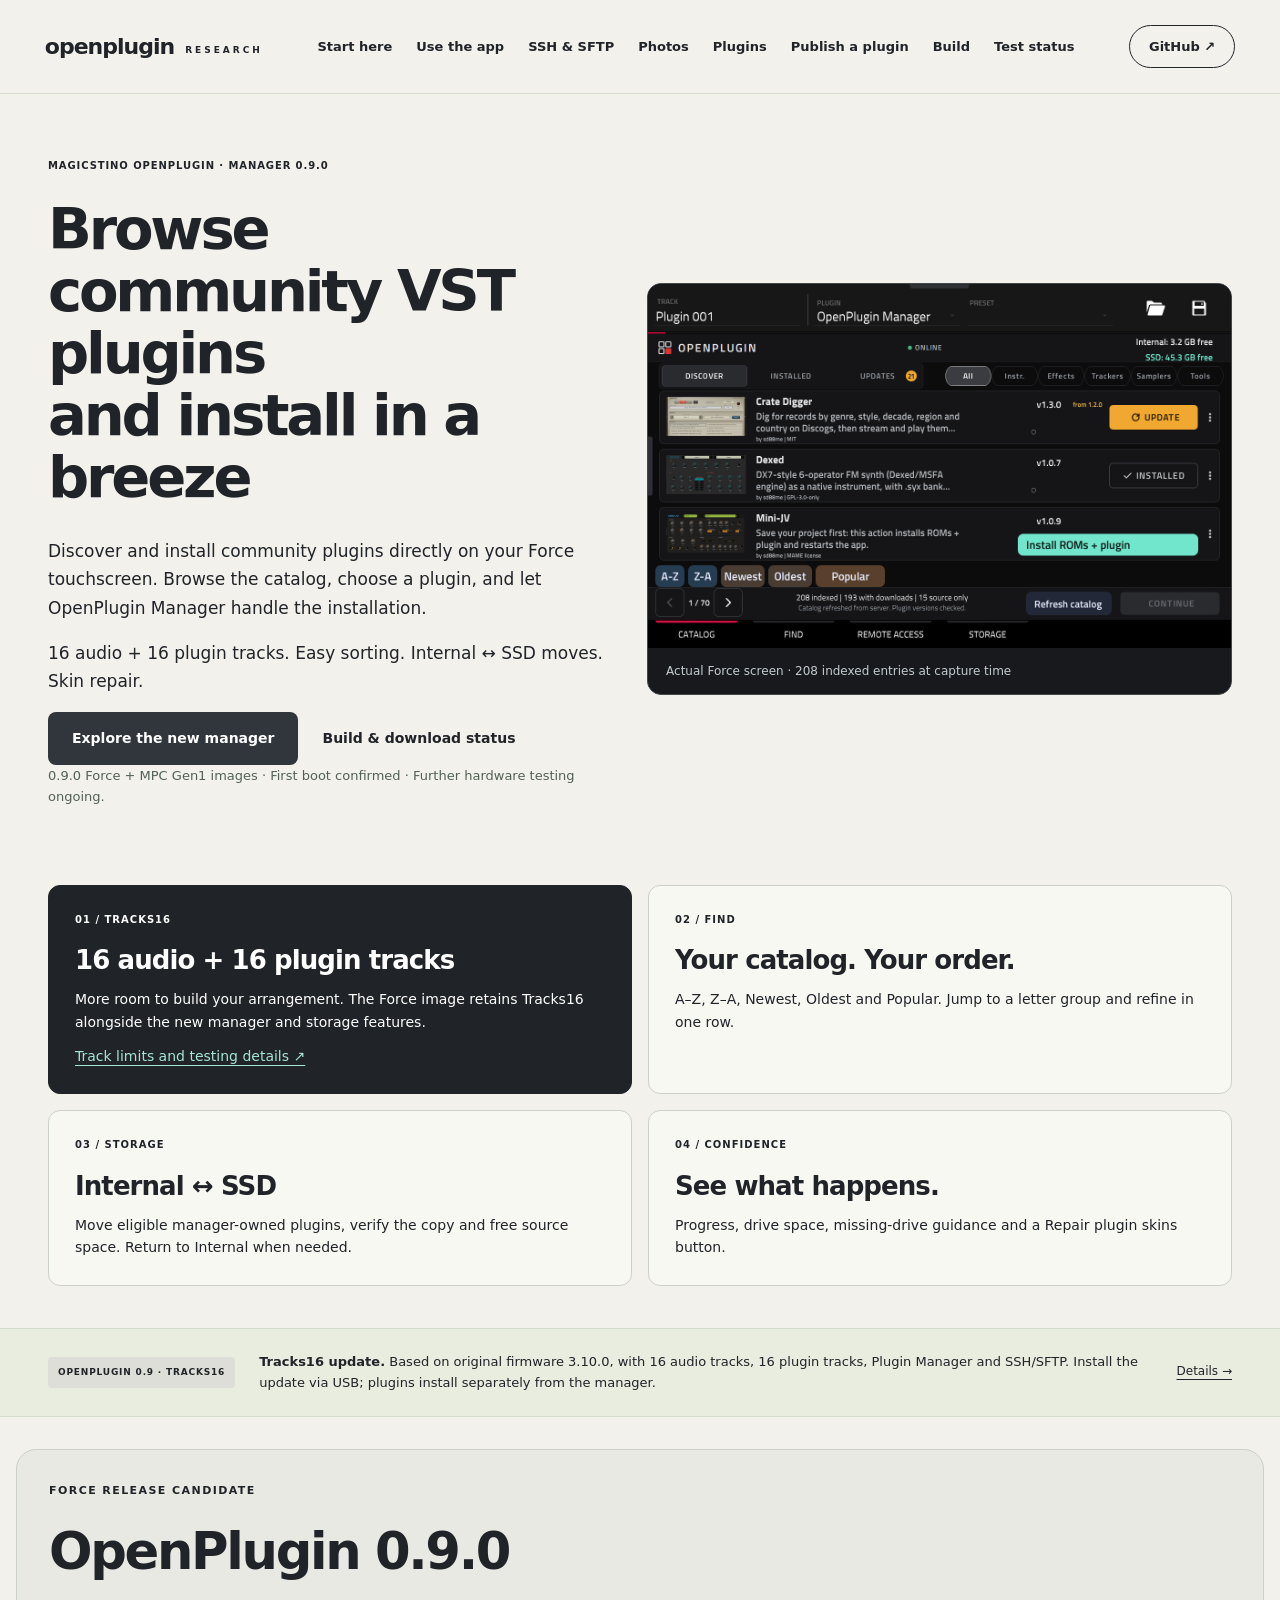
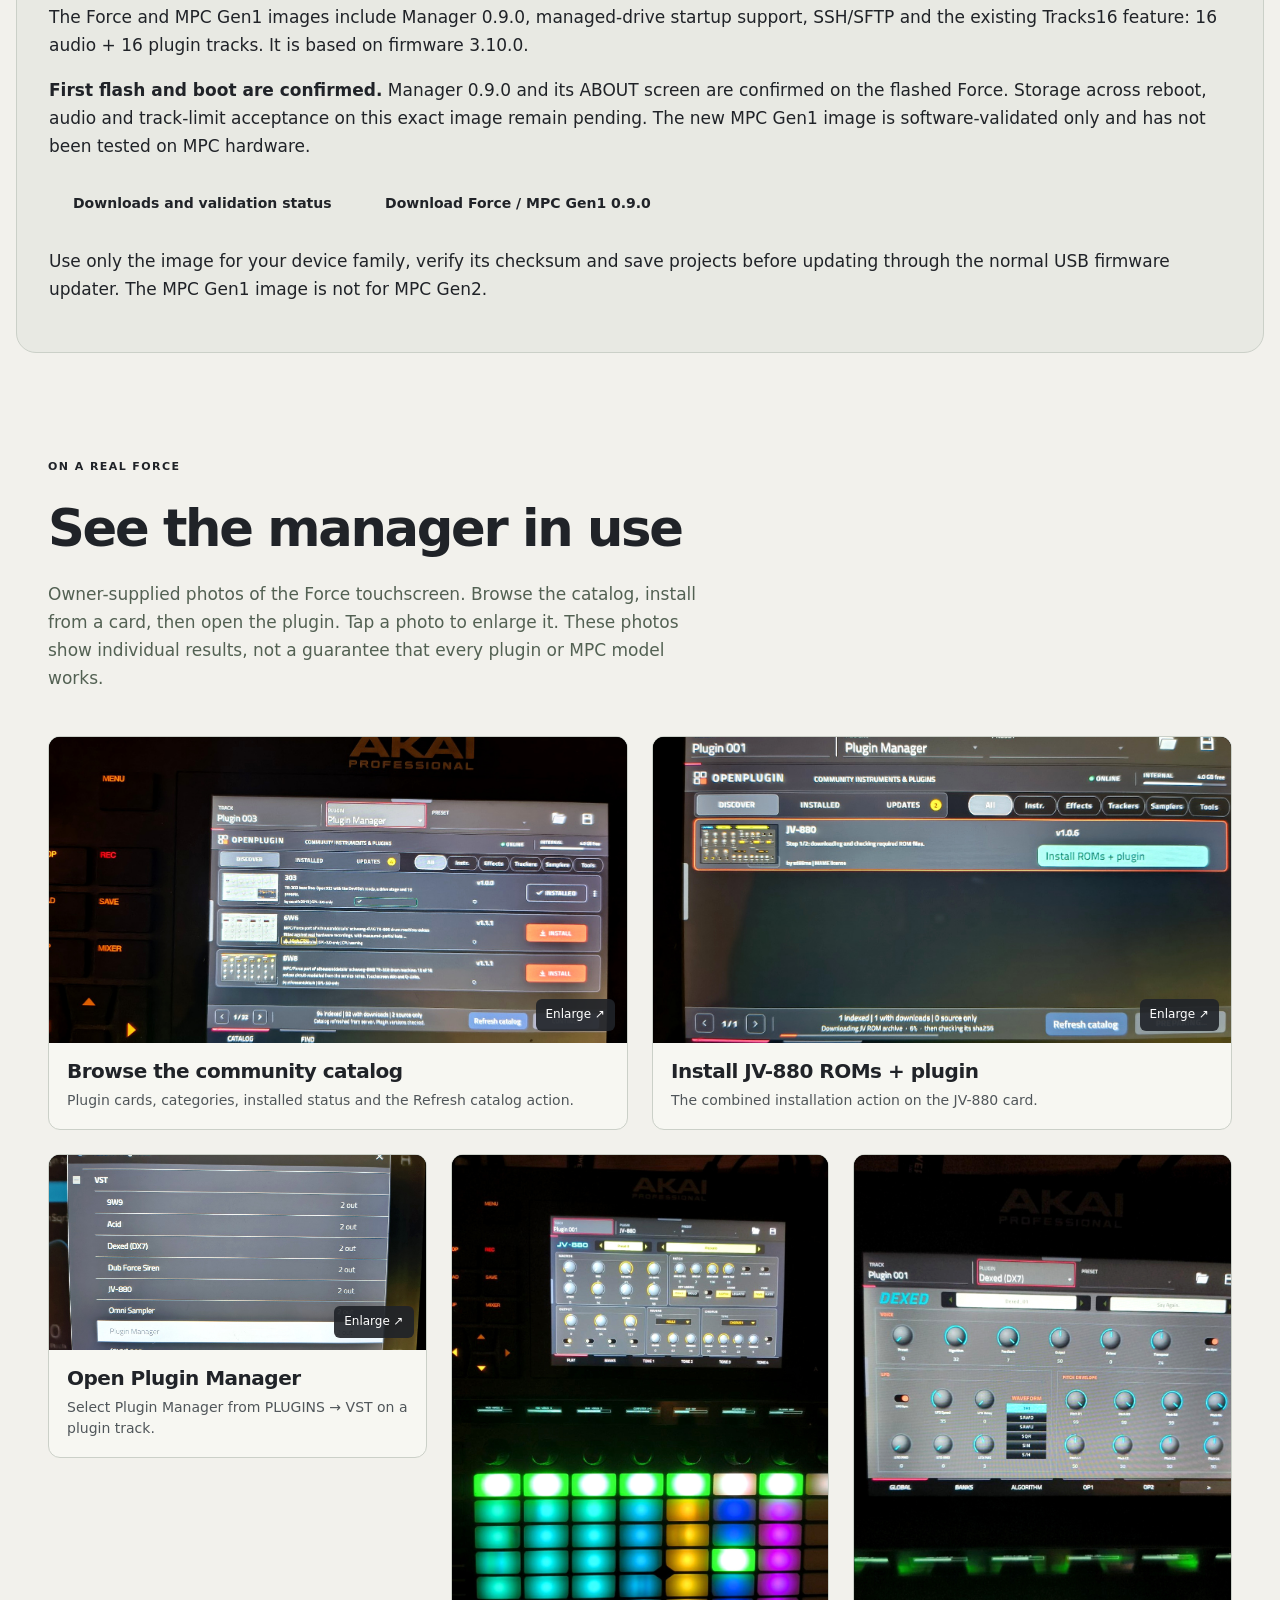
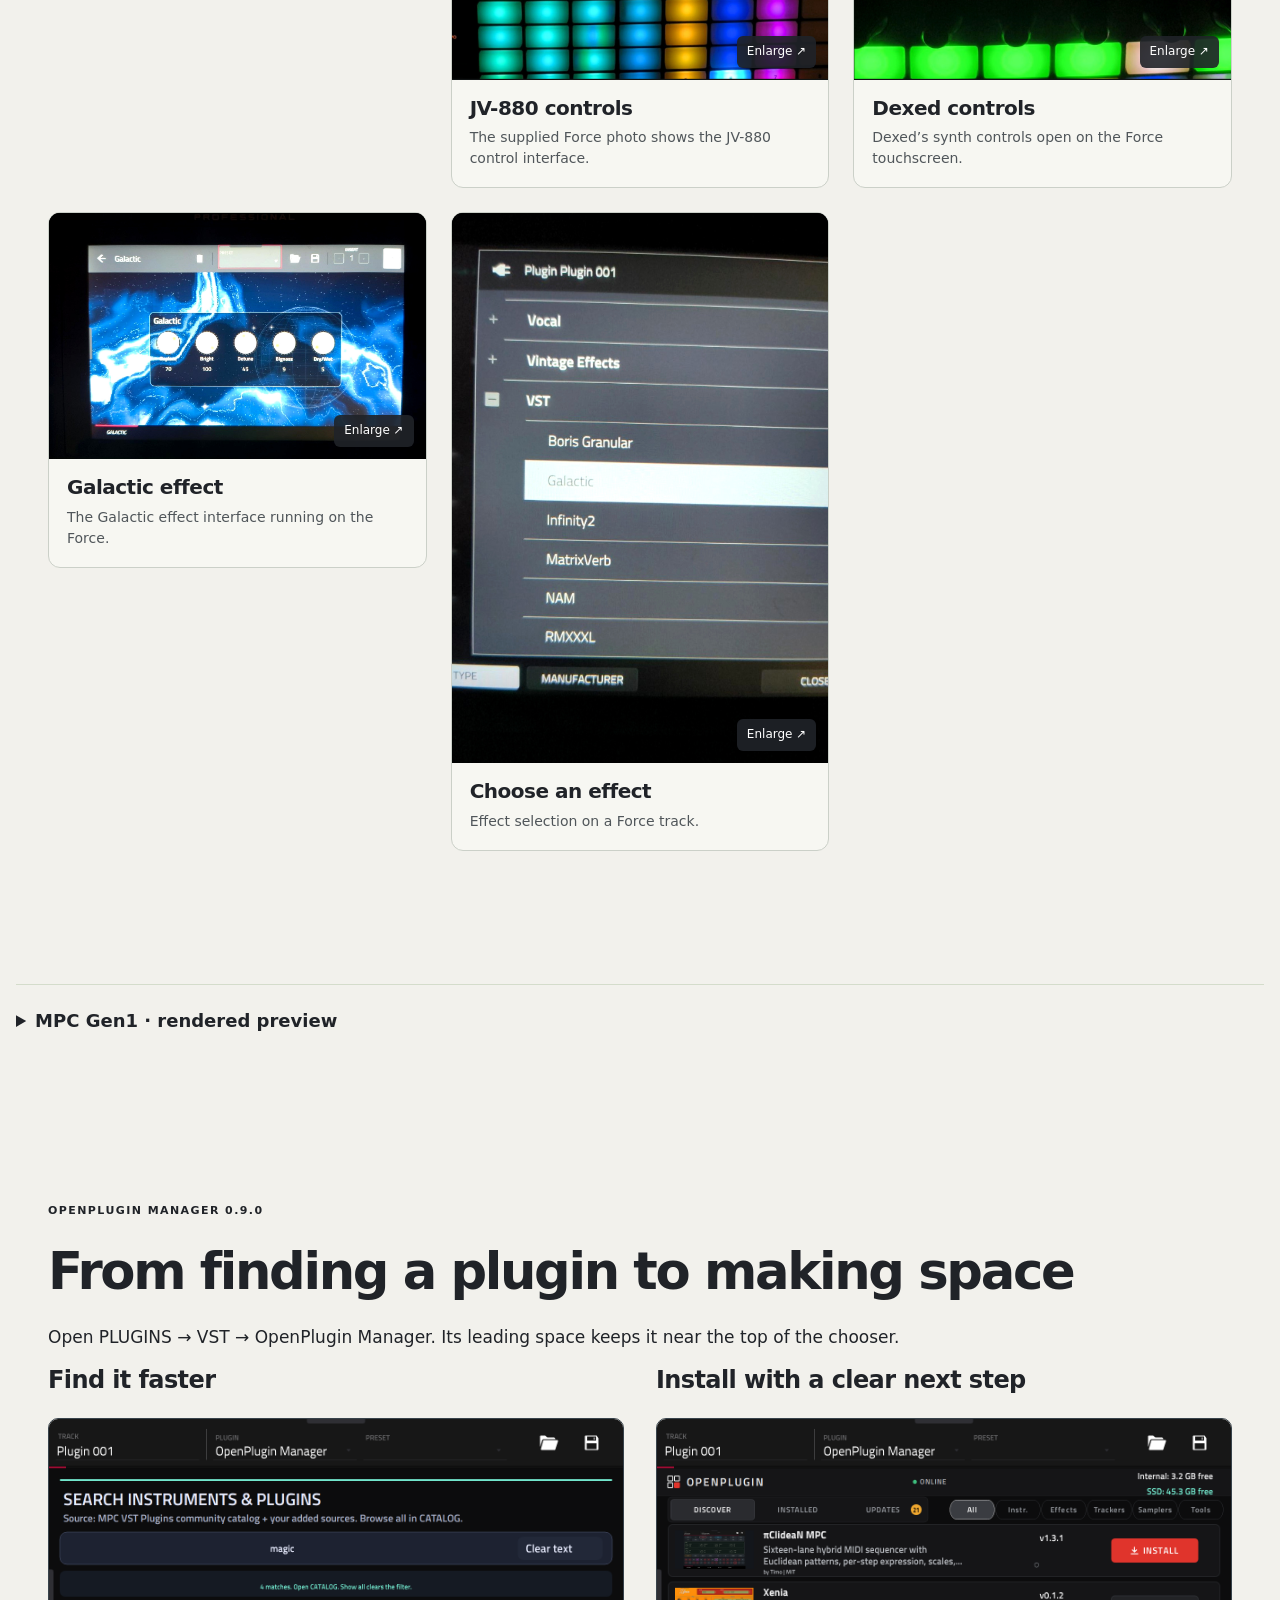
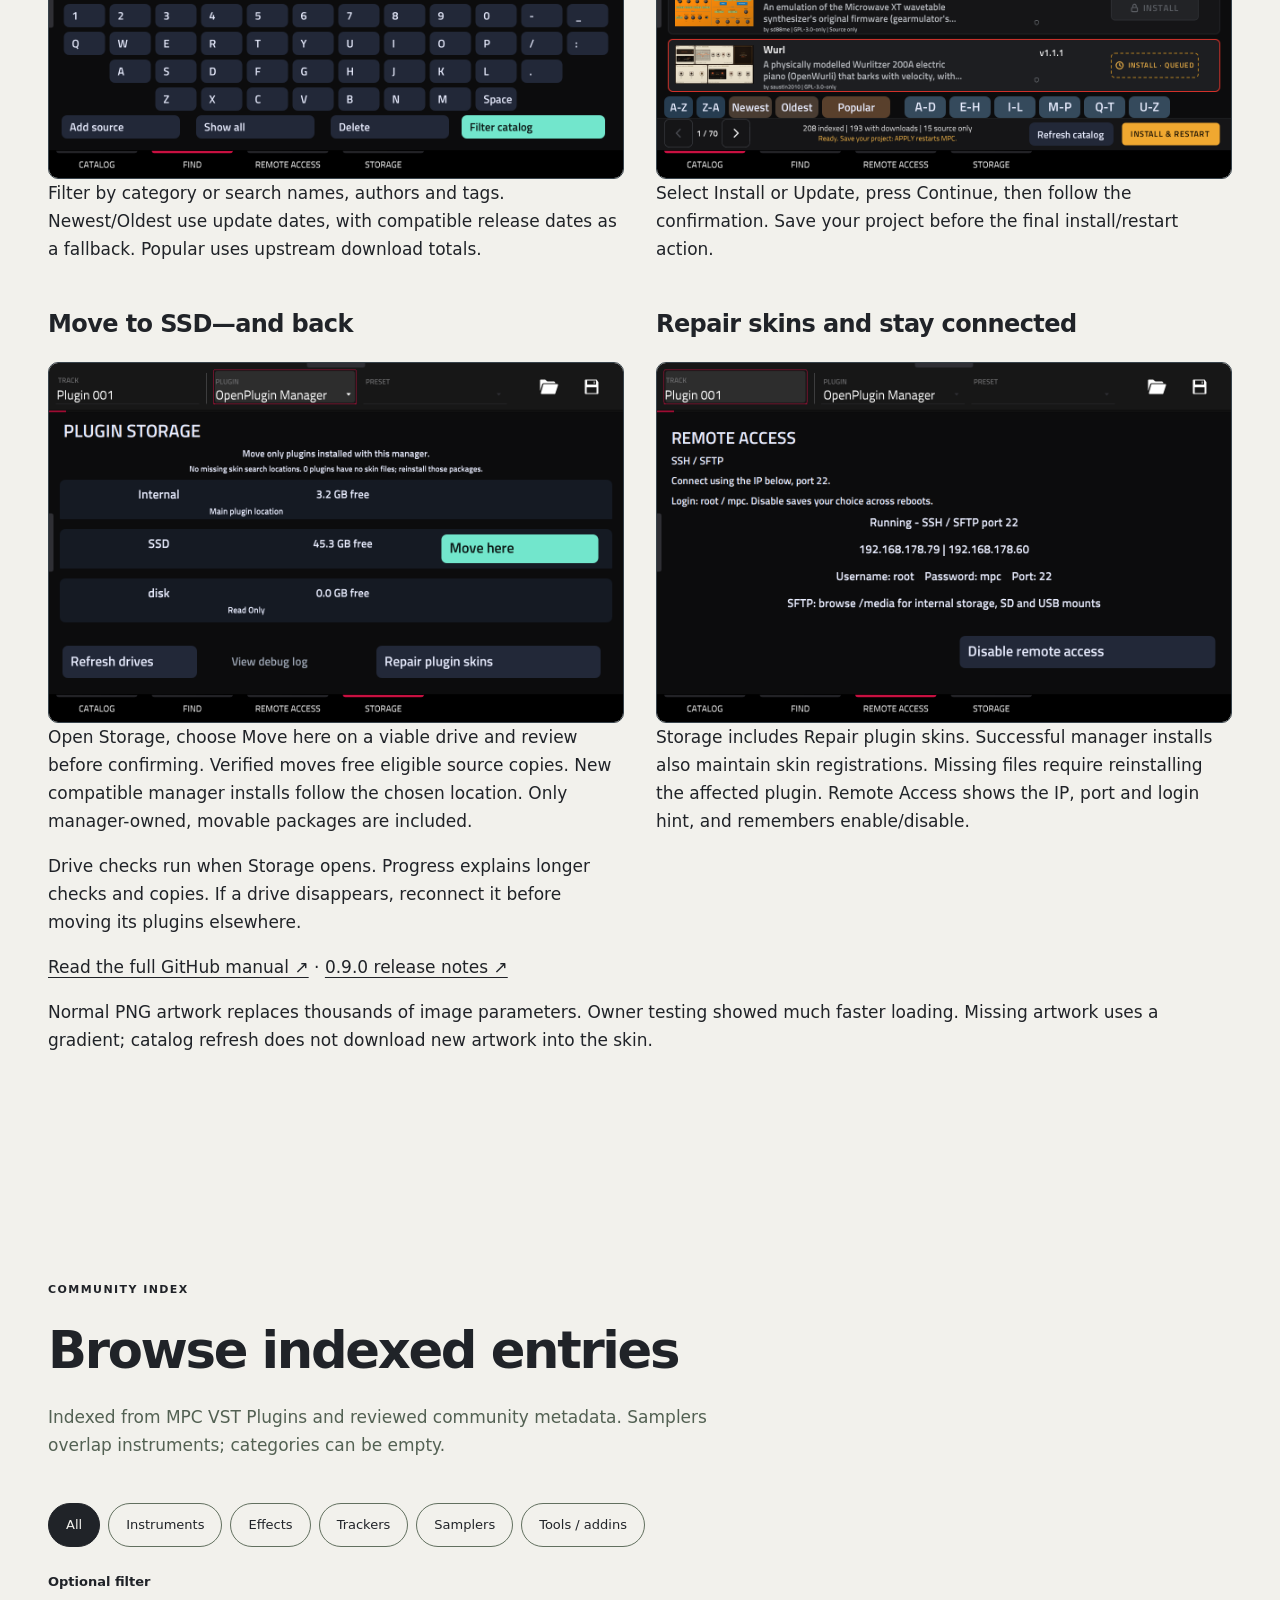
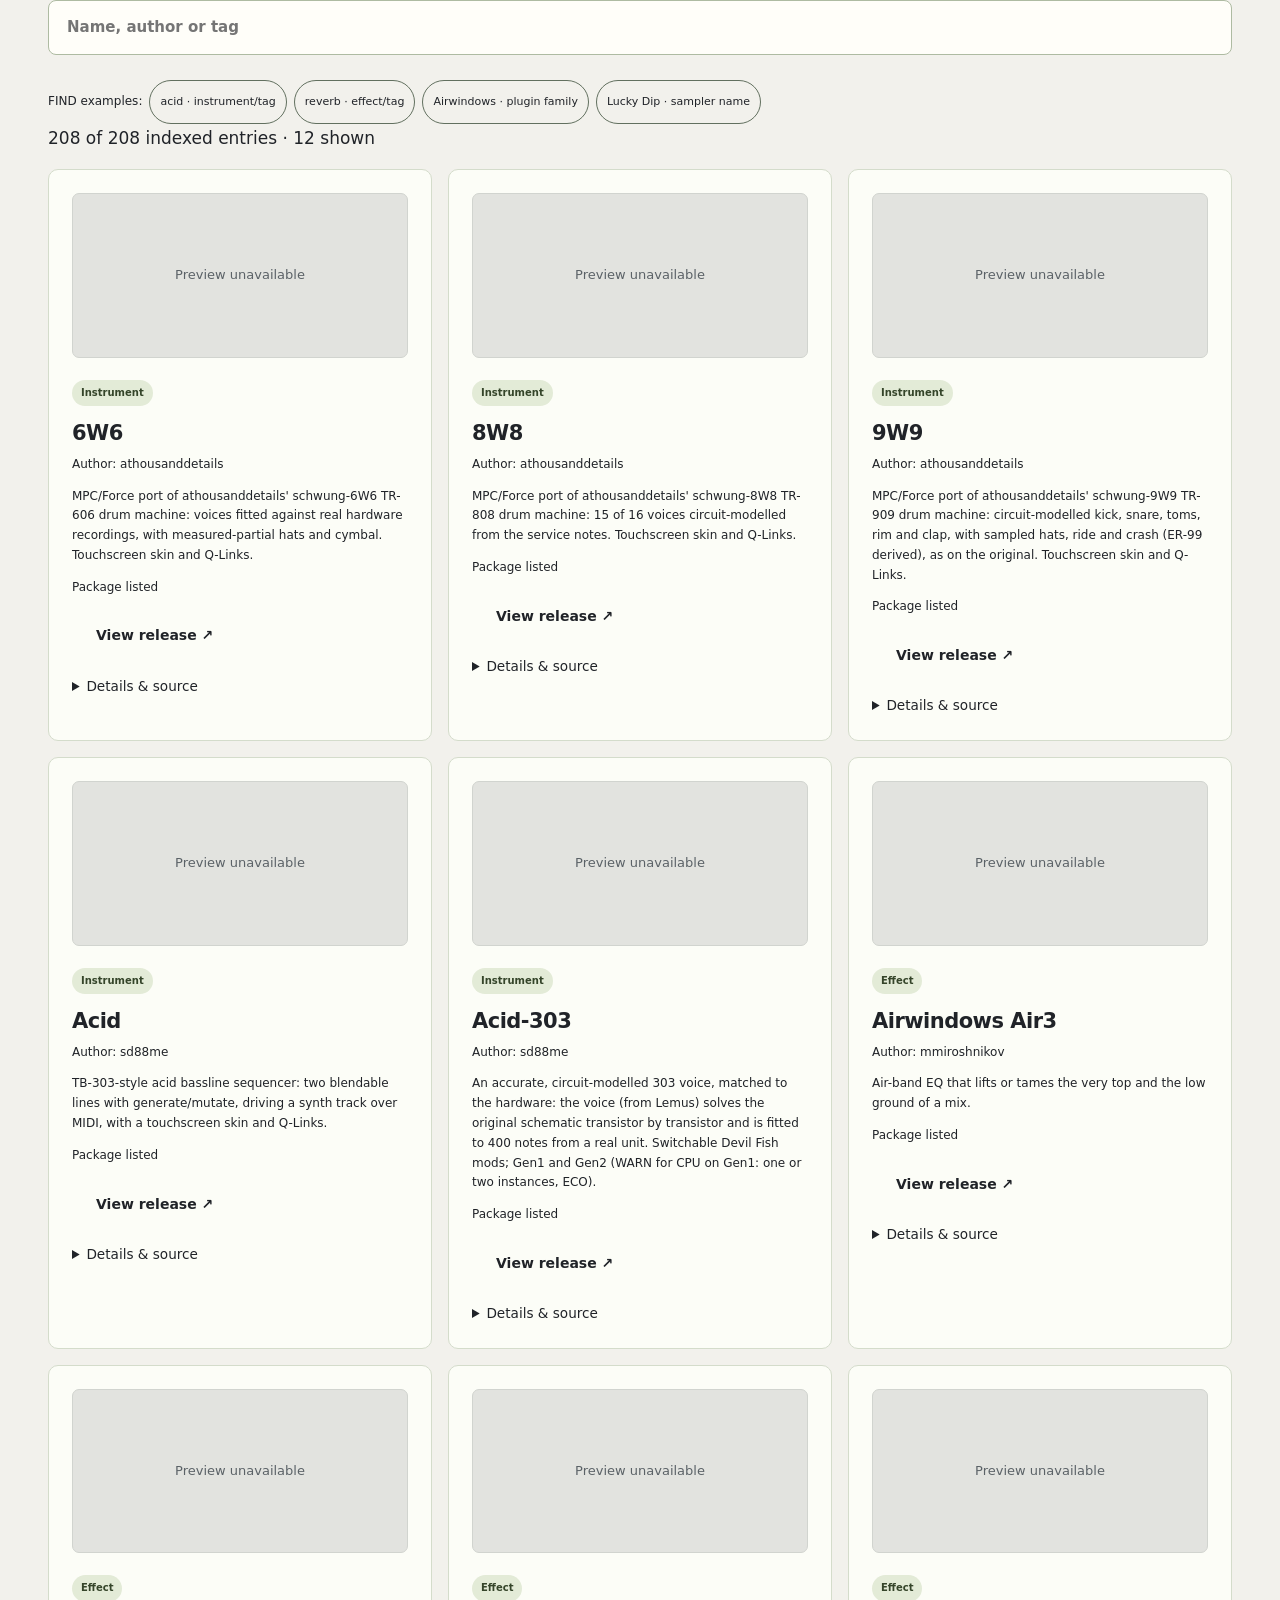
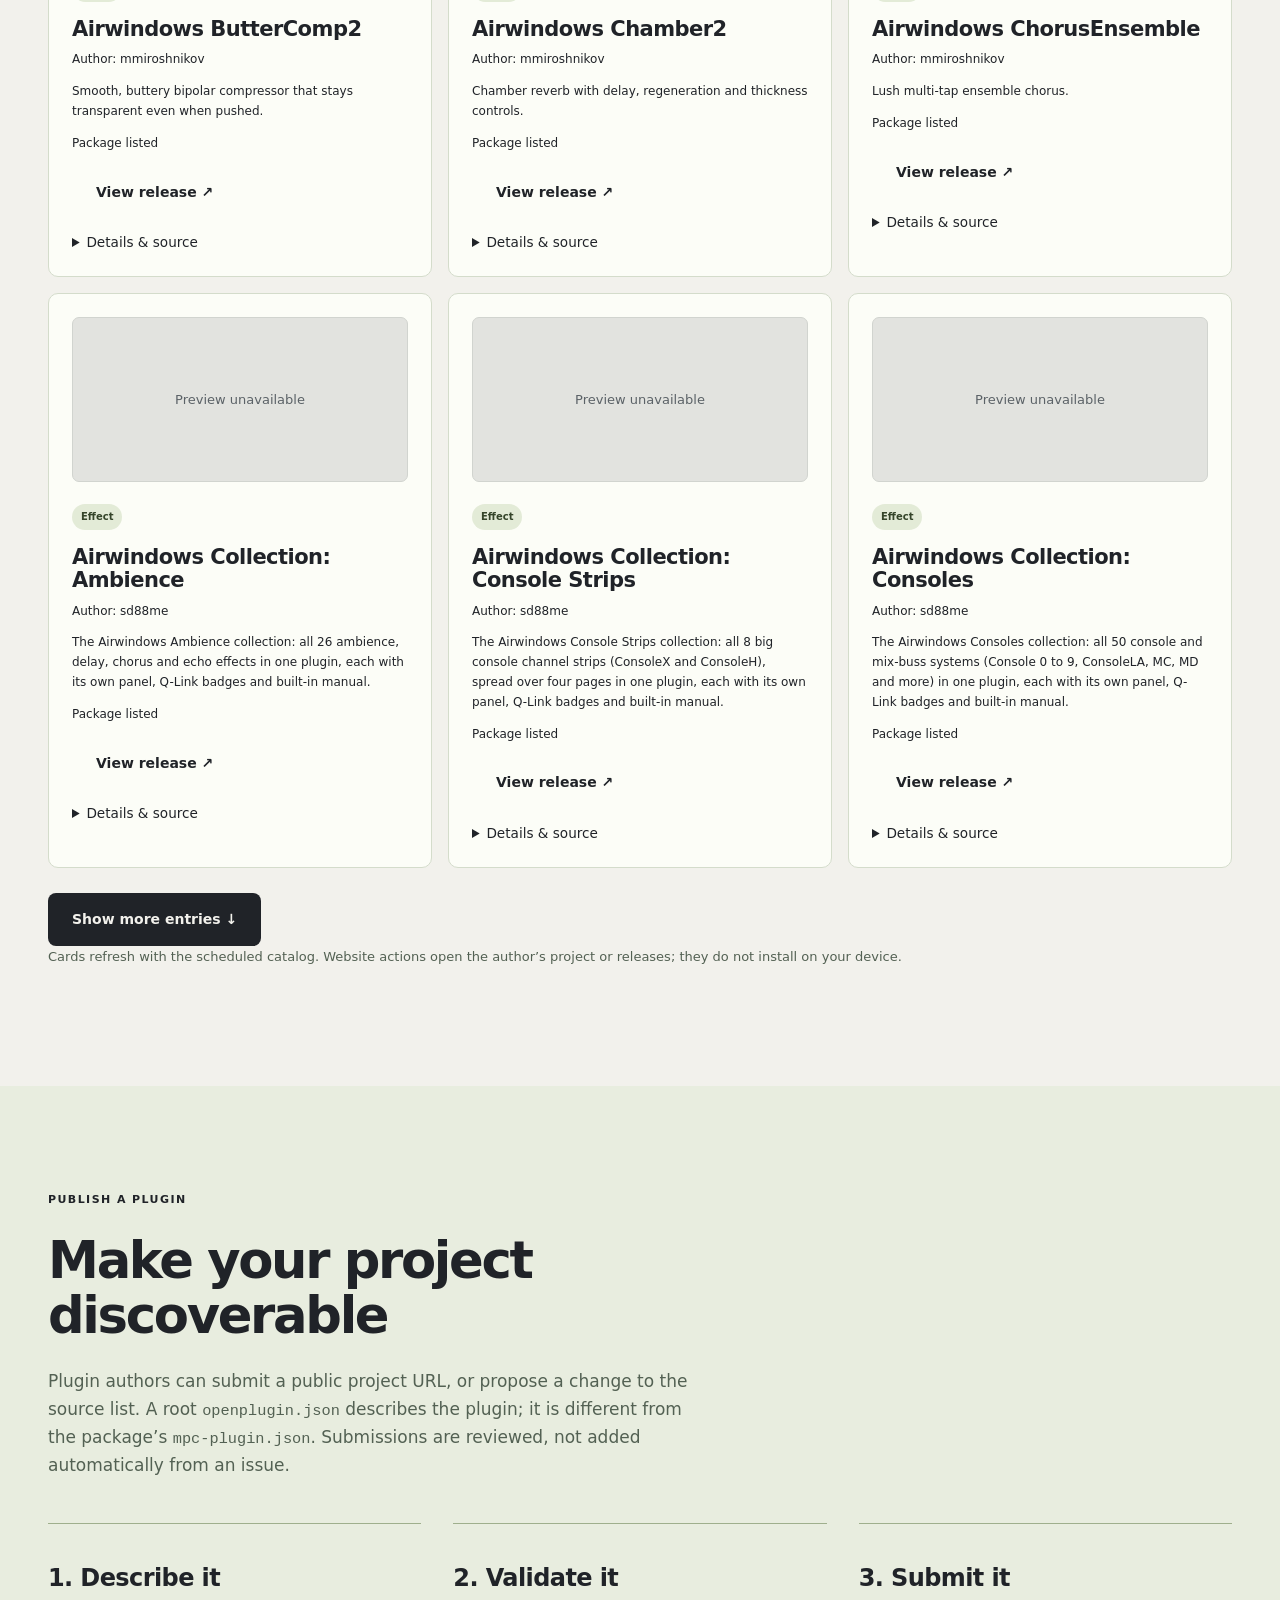
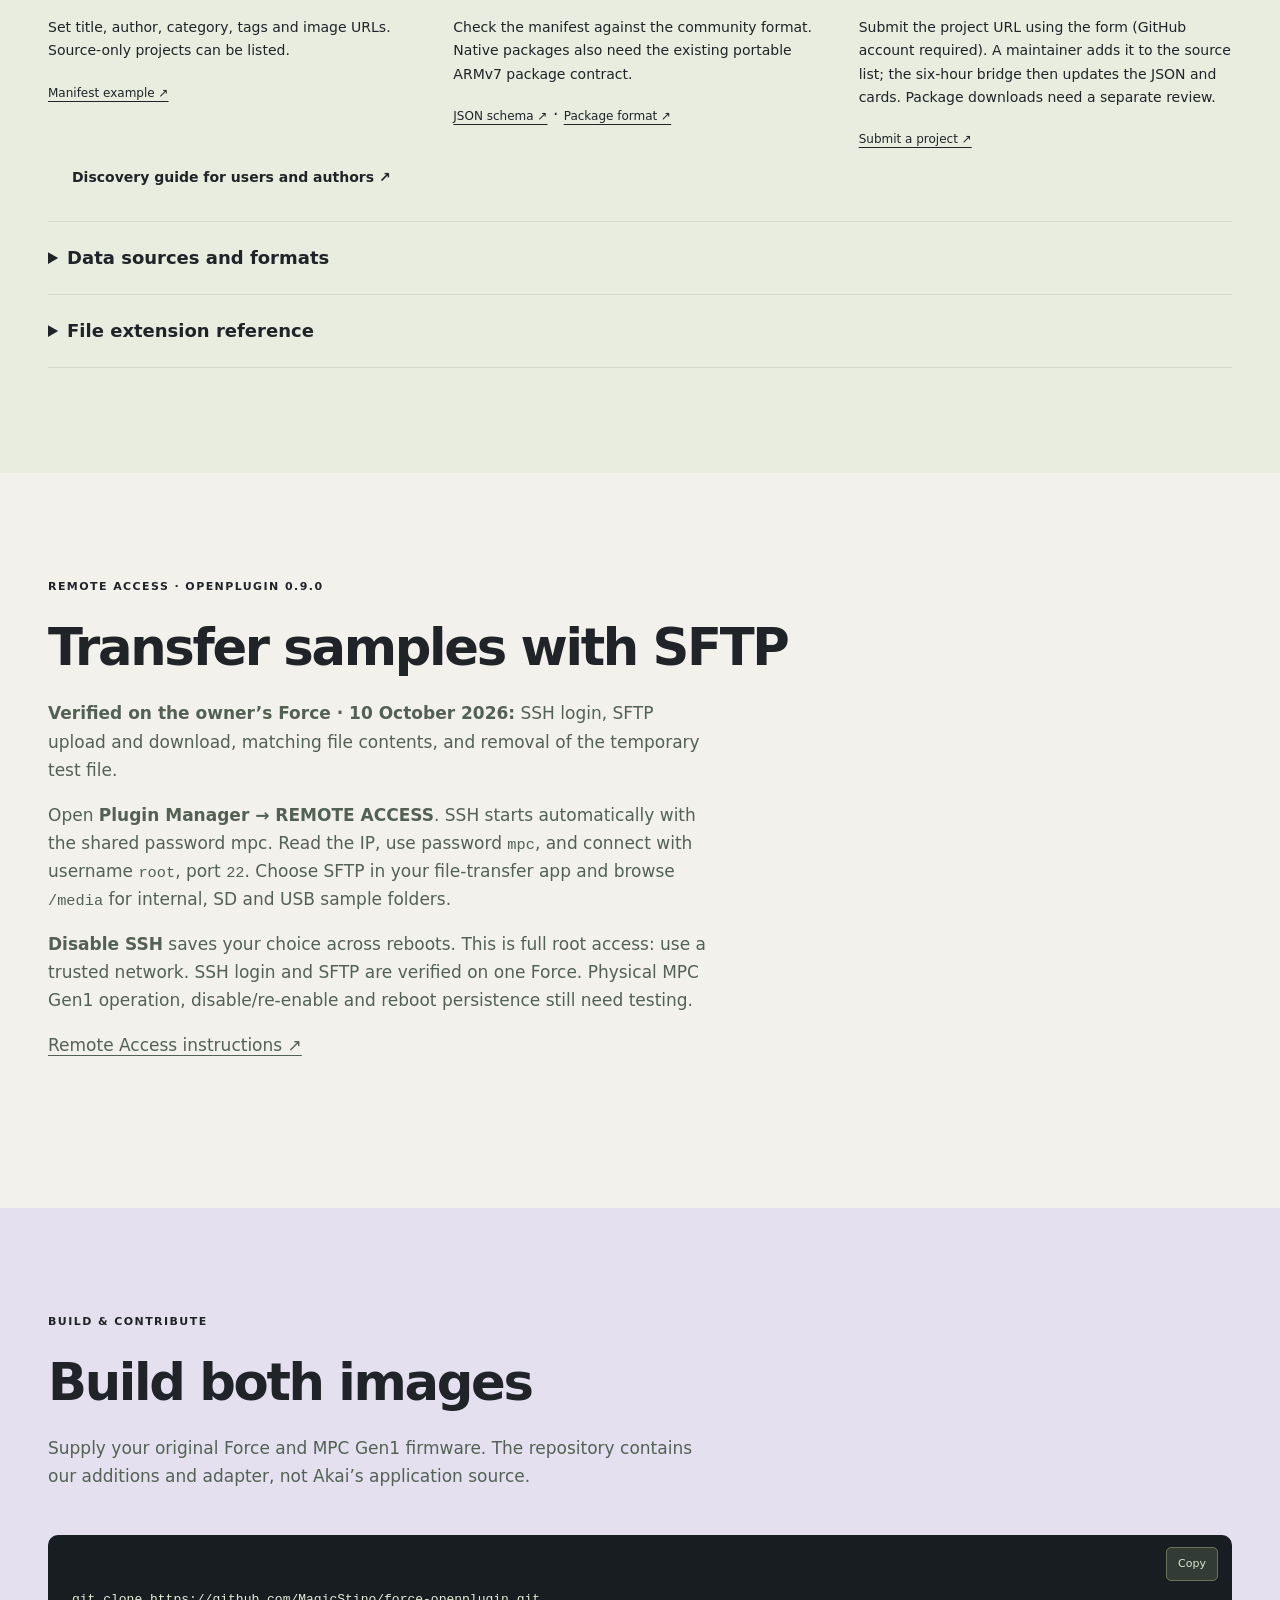
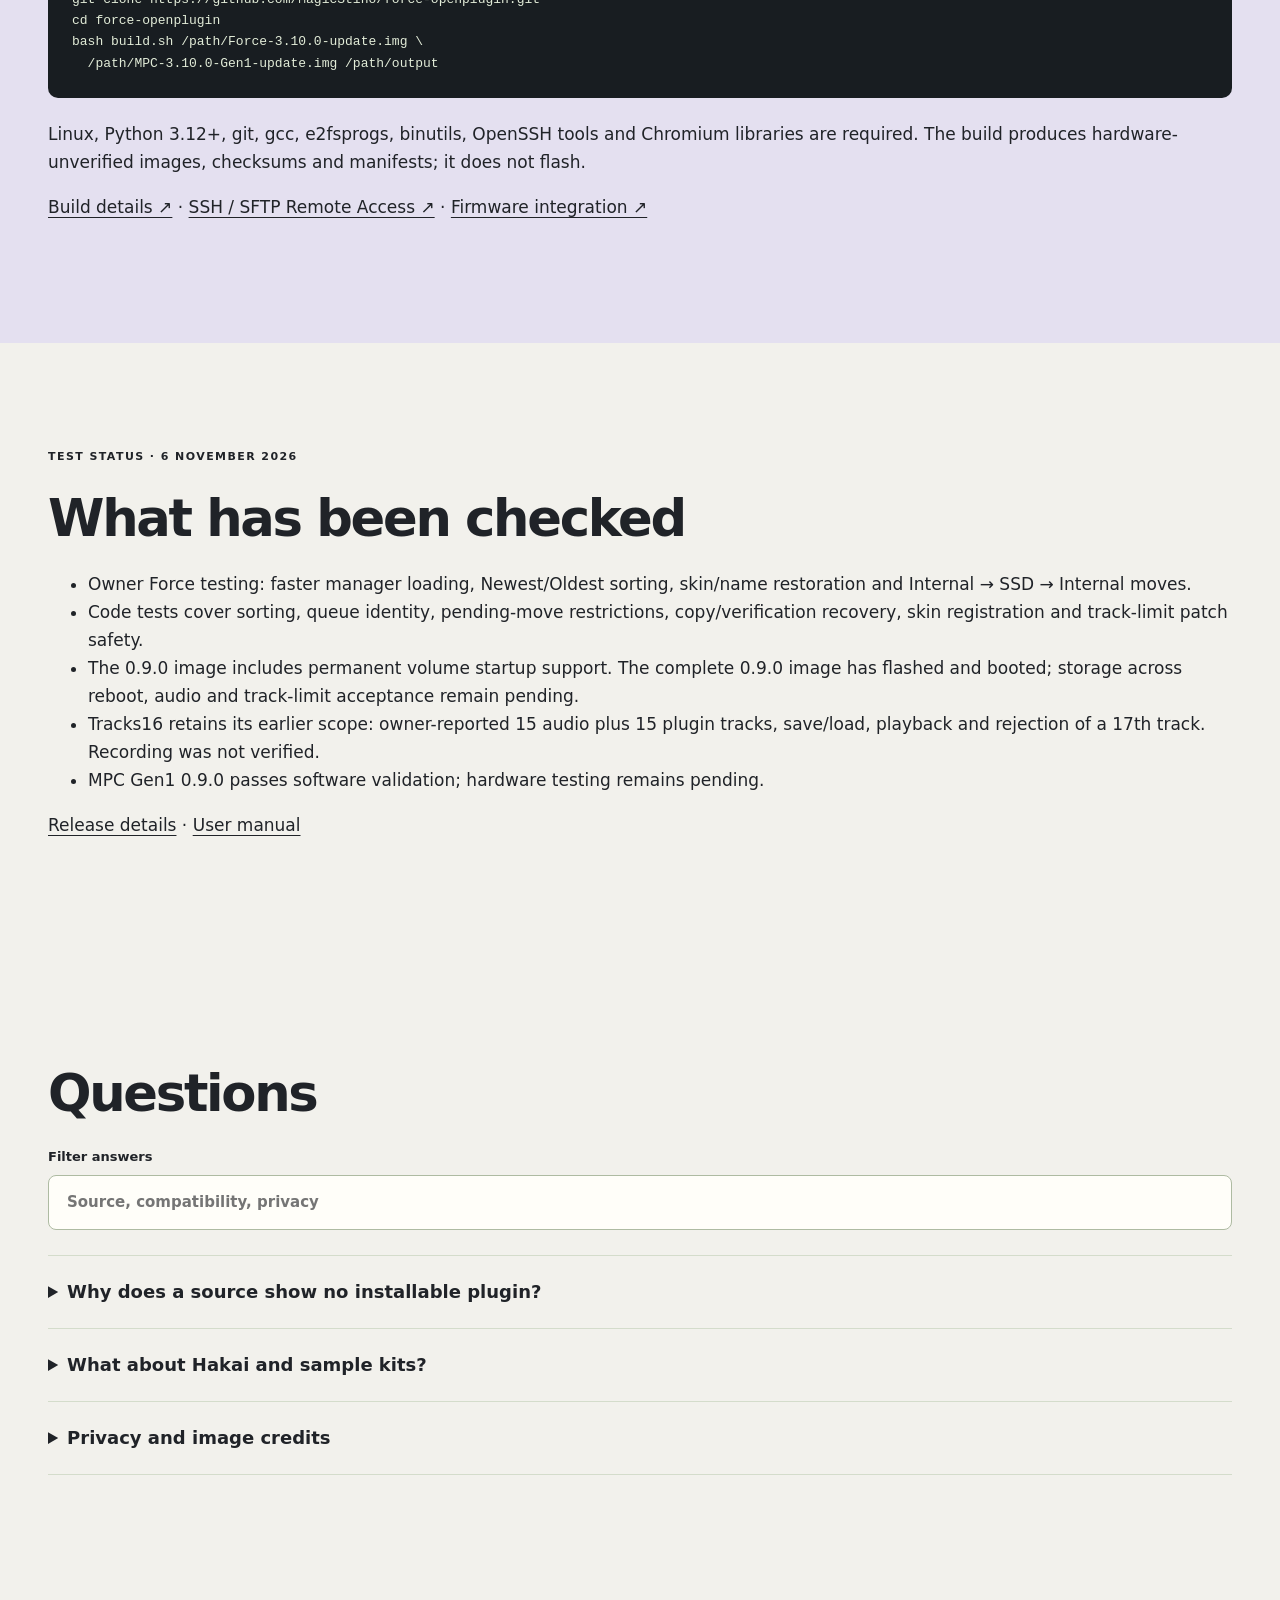
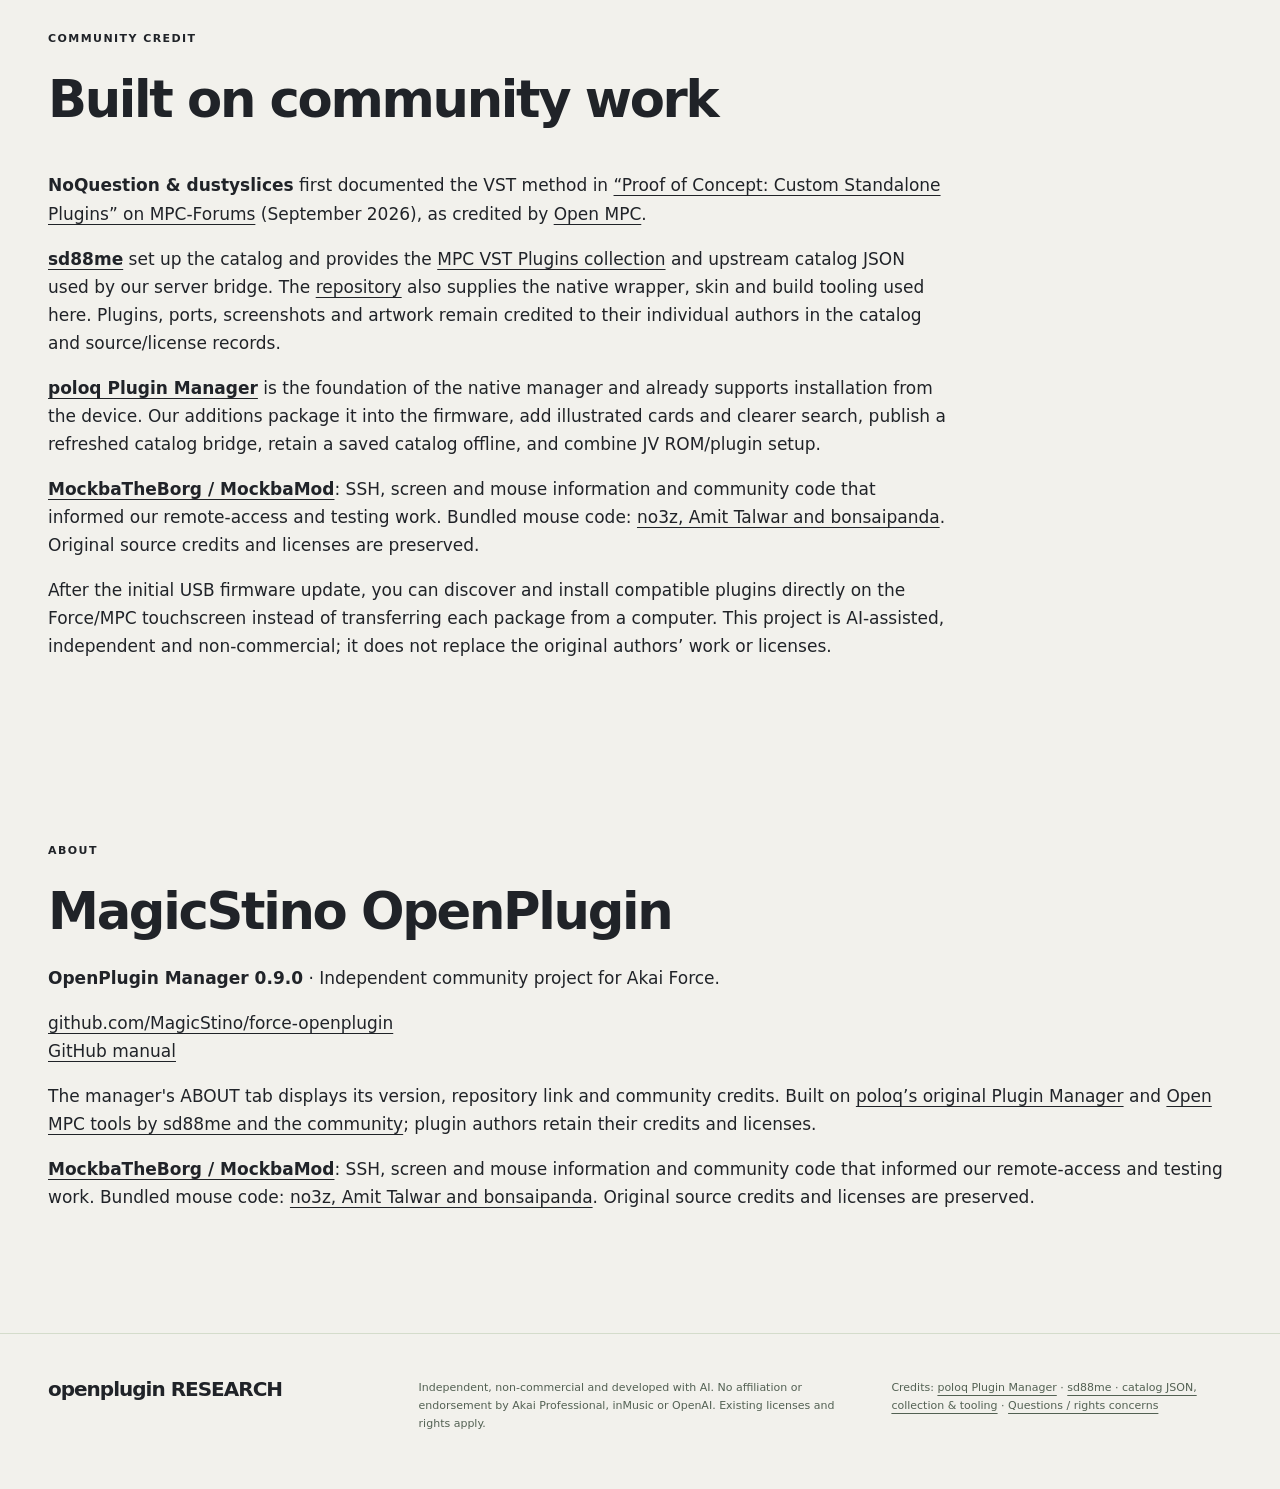
==== commit 0687b086: "Release OpenPlugin 0.9.0 for Force and MPC Gen1 with validation and download links" ====
--- a/website/index.html
+++ b/website/index.html
@@ -5,8 +5,8 @@
 <meta property="og:type" content="website"><meta property="og:url" content="https://magicstino.github.io/force-openplugin/"><meta property="og:site_name" content="OpenPlugin Research"><meta property="og:title" content="MagicStino OpenPlugin 0.9 — Browse community VST plugins and install in a breeze"><meta property="og:description" content="Browse and install community plugins directly on your Force. With 16 audio + 16 plugin tracks, easy sorting, Internal ↔ SSD moves and skin repair."><meta property="og:image" content="https://magicstino.github.io/force-openplugin/assets/share-card-0.9.png"><meta property="og:image:type" content="image/png"><meta property="og:image:width" content="1200"><meta property="og:image:height" content="630"><meta property="og:image:alt" content="OpenPlugin: 16 audio + 16 plugin tracks, with a real Force Plugin Manager photo">
 <meta name="twitter:card" content="summary_large_image"><meta name="twitter:title" content="MagicStino OpenPlugin 0.9 — Browse community VST plugins and install in a breeze"><meta name="twitter:description" content="Browse and install community plugins directly on your Force. With 16 audio + 16 plugin tracks, easy sorting, Internal ↔ SSD moves and skin repair."><meta name="twitter:image" content="https://magicstino.github.io/force-openplugin/assets/share-card-0.9.png"><meta name="twitter:image:alt" content="OpenPlugin: double the tracks, 200+ plugins and a real Force Plugin Manager photo">
 <meta name="theme-color" content="#17191c"><link rel="icon" href="assets/mark.svg" type="image/svg+xml"><link rel="stylesheet" href="style.css?v=manager-090"><script src="app.js?v=share-7" defer></script></head>
-<body><a class="skip" href="#main">Skip to content</a><header class="header"><a class="brand" href="#">openplugin <span class="brand-sub">RESEARCH</span></a><nav aria-label="Main navigation"><a href="#downloads">Start here</a><a href="#howtos">Use the app</a><a href="#remote-access">SSH &amp; SFTP</a><a href="#force-gallery">Photos</a><a href="#catalog">Plugins</a><a href="#sources">Publish a plugin</a><a href="#developers">Build</a><a href="#status">Test status</a></nav><a class="repo-link" href="https://github.com/MagicStino/force-openplugin">GitHub ↗</a></header><main id="main"><section class="hero wrap"><div class="hero-copy"><p class="eyebrow">MAGICSTINO OPENPLUGIN · MANAGER 0.9.0</p><h1>Browse community VST plugins<br>and install in a breeze</h1><p class="lede">Discover and install community plugins directly on your Force touchscreen. Browse the catalog, choose a plugin, and let OpenPlugin Manager handle the installation.</p><p>16 audio + 16 plugin tracks. Easy sorting. Internal ↔ SSD moves. Skin repair.</p><div class="hero-actions"><a class="button primary" href="#guide">Explore the new manager</a><a class="button" href="#downloads">Build &amp; download status</a></div><p class="small">0.9.0 Force image candidate · First boot confirmed · Further hardware testing ongoing.</p></div><figure class="hero-art"><img src="assets/manager-0.9/catalog.png" alt="OpenPlugin Manager running on the owner's Force" width="1280" height="800"><figcaption>Actual Force screen · 208 indexed entries at capture time</figcaption></figure></section>
-<section class="wrap usp-section" aria-label="OpenPlugin features"><div class="usp-grid"><article class="usp-highlight"><span class="usp-number">01 / TRACKS16</span><h2>16 audio + 16 plugin tracks</h2><p>More room to build your arrangement. The Force image retains Tracks16 alongside the new manager and storage features.</p><p><a href="https://github.com/MagicStino/force-openplugin/blob/main/docs/TRACKS16.md">Track limits and testing details ↗</a></p></article><article><span class="usp-number">02 / FIND</span><h2>Your catalog. Your order.</h2><p>A–Z, Z–A, Newest, Oldest and Popular. Jump to a letter group and refine in one row.</p></article><article><span class="usp-number">03 / STORAGE</span><h2>Internal ↔ SSD</h2><p>Move eligible manager-owned plugins, verify the copy and free source space. Return to Internal when needed.</p></article><article><span class="usp-number">04 / CONFIDENCE</span><h2>See what happens.</h2><p>Progress, drive space, missing-drive guidance and a Repair plugin skins button.</p></article></div></section><div class="status-strip"><div class="wrap status-inner"><span class="chip">OPENPLUGIN 0.9 · TRACKS16</span><p><strong>Tracks16 update.</strong> Based on original firmware 3.10.0, with 16 audio tracks, 16 plugin tracks, Plugin Manager and SSH/SFTP. Install the update via USB; plugins install separately from the manager.</p><a href="#status">Details →</a></div></div><section class="wrap section getting-started" id="downloads"><p class="eyebrow">FORCE RELEASE CANDIDATE</p><h2>OpenPlugin 0.9.0</h2><p>The new Force image includes Manager 0.9.0, managed-drive startup support, SSH/SFTP and the existing Tracks16 feature: 16 audio + 16 plugin tracks. It is based on firmware 3.10.0.</p><p><strong>First flash and boot are confirmed.</strong> Manager 0.9.0 and its ABOUT screen are confirmed on the flashed Force. Storage across reboot, audio and track-limit acceptance on this exact image remain pending. The previous published Force and MPC Gen1 images remain available while the new Force candidate is validated.</p><p><a class="button" href="https://github.com/MagicStino/force-openplugin/blob/main/docs/DOWNLOADS.md">Downloads and validation status</a> <a class="button" href="https://github.com/MagicStino/force-openplugin/releases/tag/v0.8.3-tracks16.20261105">Previous published images</a></p><p>Use only the image for your device family, verify its checksum and save projects before updating through the normal USB firmware updater. No new MPC Gen1 image is included in this Force release.</p></section><section class="wrap section hardware-gallery" id="force-gallery"><div class="section-heading"><p class="eyebrow">ON A REAL FORCE</p><h2>See the manager in use</h2><p>Owner-supplied photos of the Force touchscreen. Browse the catalog, install from a card, then open the plugin. Tap a photo to enlarge it. These photos show individual results, not a guarantee that every plugin or MPC model works.</p></div><div class="hardware-photo-grid"><figure class="hardware-photo photo-featured"><button class="photo-open" type="button" data-photo="assets/force-photos/catalog.jpg" data-title="Browse the community catalog" data-caption="Plugin cards, categories, installed status and the Refresh catalog action." data-ratio="1.891994917407878" data-rotate="false" aria-label="Enlarge photo: Browse the community catalog"><span class="photo-frame" style="--photo-ratio:1.891994917407878"><img src="assets/force-photos/catalog.jpg" width="1489" height="787" loading="lazy" alt="Browse the community catalog on a physical Akai Force"></span><span class="photo-enlarge" aria-hidden="true">Enlarge ↗</span></button><figcaption><h3>Browse the community catalog</h3><p>Plugin cards, categories, installed status and the Refresh catalog action.</p></figcaption></figure><figure class="hardware-photo photo-featured"><button class="photo-open" type="button" data-photo="assets/force-photos/jv-setup.jpg" data-title="Install JV-880 ROMs + plugin" data-caption="The combined installation action on the JV-880 card." data-ratio="1.891994917407878" data-rotate="false" aria-label="Enlarge photo: Install JV-880 ROMs + plugin"><span class="photo-frame" style="--photo-ratio:1.891994917407878"><img src="assets/force-photos/jv-setup.jpg" width="1489" height="787" loading="lazy" alt="Install JV-880 ROMs + plugin on a physical Akai Force"></span><span class="photo-enlarge" aria-hidden="true">Enlarge ↗</span></button><figcaption><h3>Install JV-880 ROMs + plugin</h3><p>The combined installation action on the JV-880 card.</p></figcaption></figure><figure class="hardware-photo"><button class="photo-open" type="button" data-photo="assets/force-photos/plugin-selection.jpg" data-title="Open Plugin Manager" data-caption="Select Plugin Manager from PLUGINS → VST on a plugin track." data-ratio="1.9362808842652797" data-rotate="false" aria-label="Enlarge photo: Open Plugin Manager"><span class="photo-frame" style="--photo-ratio:1.9362808842652797"><img src="assets/force-photos/plugin-selection.jpg" width="1489" height="769" loading="lazy" alt="Open Plugin Manager on a physical Akai Force"></span><span class="photo-enlarge" aria-hidden="true">Enlarge ↗</span></button><figcaption><h3>Open Plugin Manager</h3><p>Select Plugin Manager from PLUGINS → VST on a plugin track.</p></figcaption></figure><figure class="hardware-photo"><button class="photo-open" type="button" data-photo="assets/force-photos/jv-controls.jpg" data-title="JV-880 controls" data-caption="The supplied Force photo shows the JV-880 control interface." data-ratio="0.7183002056202878" data-rotate="true" aria-label="Enlarge photo: JV-880 controls"><span class="photo-frame photo-rotated" style="--photo-ratio:0.7183002056202878"><img src="assets/force-photos/jv-controls.jpg" width="1459" height="1048" loading="lazy" alt="JV-880 controls on a physical Akai Force"></span><span class="photo-enlarge" aria-hidden="true">Enlarge ↗</span></button><figcaption><h3>JV-880 controls</h3><p>The supplied Force photo shows the JV-880 control interface.</p></figcaption></figure><figure class="hardware-photo"><button class="photo-open" type="button" data-photo="assets/force-photos/dexed.jpg" data-title="Dexed controls" data-caption="Dexed’s synth controls open on the Force touchscreen." data-ratio="0.7183002056202878" data-rotate="true" aria-label="Enlarge photo: Dexed controls"><span class="photo-frame photo-rotated" style="--photo-ratio:0.7183002056202878"><img src="assets/force-photos/dexed.jpg" width="1459" height="1048" loading="lazy" alt="Dexed controls on a physical Akai Force"></span><span class="photo-enlarge" aria-hidden="true">Enlarge ↗</span></button><figcaption><h3>Dexed controls</h3><p>Dexed’s synth controls open on the Force touchscreen.</p></figcaption></figure><figure class="hardware-photo"><button class="photo-open" type="button" data-photo="assets/force-photos/galactic.jpg" data-title="Galactic effect" data-caption="The Galactic effect interface running on the Force." data-ratio="1.5316184351554127" data-rotate="false" aria-label="Enlarge photo: Galactic effect"><span class="photo-frame" style="--photo-ratio:1.5316184351554127"><img src="assets/force-photos/galactic.jpg" width="1429" height="933" loading="lazy" alt="Galactic effect on a physical Akai Force"></span><span class="photo-enlarge" aria-hidden="true">Enlarge ↗</span></button><figcaption><h3>Galactic effect</h3><p>The Galactic effect interface running on the Force.</p></figcaption></figure><figure class="hardware-photo"><button class="photo-open" type="button" data-photo="assets/force-photos/effect-selection.jpg" data-title="Choose an effect" data-caption="Effect selection on a Force track." data-ratio="0.6850944716585025" data-rotate="true" aria-label="Enlarge photo: Choose an effect"><span class="photo-frame photo-rotated" style="--photo-ratio:0.6850944716585025"><img src="assets/force-photos/effect-selection.jpg" width="1429" height="979" loading="lazy" alt="Choose an effect on a physical Akai Force"></span><span class="photo-enlarge" aria-hidden="true">Enlarge ↗</span></button><figcaption><h3>Choose an effect</h3><p>Effect selection on a Force track.</p></figcaption></figure></div></section><details class="wrap accordion mpc-render"><summary>MPC Gen1 · rendered preview</summary><div><p>This is a styled render, not a hardware photo. Physical MPC operation still needs testing.</p><img src="assets/mpc-preview.png" width="1200" height="840" loading="lazy" alt="Rendered MPC Gen1 concept with the native manager interface"></div></details><section class="wrap section" id="howtos"><div id="guide"><p class="eyebrow">OPENPLUGIN MANAGER 0.9.0</p><h2>From finding a plugin to making space</h2><p>Open PLUGINS → VST → OpenPlugin Manager. Its leading space keeps it near the top of the chooser.</p><div class="release-guide"><article><h3>Find it faster</h3><img src="assets/manager-0.9/find.png" alt="FIND screen on Force" loading="lazy"><p>Filter by category or search names, authors and tags. Newest/Oldest use update dates, with compatible release dates as a fallback. Popular uses upstream download totals.</p></article><article><h3>Install with a clear next step</h3><img src="assets/manager-0.9/install.png" alt="Queued installation on Force" loading="lazy"><p>Select Install or Update, press Continue, then follow the confirmation. Save your project before the final install/restart action.</p></article><article><h3>Move to SSD—and back</h3><img src="assets/manager-0.9/storage.png" alt="Storage drive rows with Internal and SSD on Force" loading="lazy"><p>Open Storage, choose Move here on a viable drive and review before confirming. Verified moves free eligible source copies. New compatible manager installs follow the chosen location. Only manager-owned, movable packages are included.</p><p>Drive checks run when Storage opens. Progress explains longer checks and copies. If a drive disappears, reconnect it before moving its plugins elsewhere.</p></article><article><h3>Repair skins and stay connected</h3><img src="assets/manager-0.9/remote.png" alt="SSH and SFTP controls on Force" loading="lazy"><p>Storage includes Repair plugin skins. Successful manager installs also maintain skin registrations. Missing files require reinstalling the affected plugin. Remote Access shows the IP, port and login hint, and remembers enable/disable.</p></article></div><p><a href="https://github.com/MagicStino/force-openplugin/blob/main/docs/GUIDE.md">Read the full GitHub manual ↗</a> · <a href="https://github.com/MagicStino/force-openplugin/blob/main/docs/RELEASE-0.9.0.md">0.9.0 release notes ↗</a></p><p>Normal PNG artwork replaces thousands of image parameters. Owner testing showed much faster loading. Missing artwork uses a gradient; catalog refresh does not download new artwork into the skin.</p></div></section><section class="wrap section" id="catalog"><div class="section-heading"><p class="eyebrow">COMMUNITY INDEX</p><h2>Browse indexed entries</h2><p>Indexed from MPC VST Plugins and reviewed community metadata. Samplers overlap instruments; categories can be empty.</p></div><div class="catalog-filters" role="group" aria-label="Catalog category"><button class="selected" aria-pressed="true" data-kind="all">All</button><button aria-pressed="false" data-kind="instrument">Instruments</button><button aria-pressed="false" data-kind="effect">Effects</button><button aria-pressed="false" data-kind="tracker">Trackers</button><button aria-pressed="false" data-kind="sampler">Samplers</button><button aria-pressed="false" data-kind="addin">Tools / addins</button></div><label class="faq-search" for="catalog-query">Optional filter<input id="catalog-query" type="search" placeholder="Name, author or tag"></label><div class="examples">FIND examples: <button data-example="acid">acid · instrument/tag</button><button data-example="reverb">reverb · effect/tag</button><button data-example="Airwindows">Airwindows · plugin family</button><button data-example="Lucky Dip">Lucky Dip · sampler name</button></div><p id="catalog-count" role="status">Loading catalog…</p><div id="catalog-cards" class="catalog-grid"></div><button id="catalog-more" class="button dark" hidden>Show more entries ↓</button><noscript><p>Browse the <a href="https://open-mpc.github.io/">upstream community catalog</a>. The guides below work without JavaScript.</p></noscript><p class="small">Cards refresh with the scheduled catalog. Website actions open the author’s project or releases; they do not install on your device.</p></section><section class="sources-section section" id="sources"><div class="wrap"><div class="section-heading"><p class="eyebrow">PUBLISH A PLUGIN</p><h2>Make your project discoverable</h2><p>Plugin authors can submit a public project URL, or propose a change to the source list. A root <code>openplugin.json</code> describes the plugin; it is different from the package’s <code>mpc-plugin.json</code>. Submissions are reviewed, not added automatically from an issue.</p></div><div class="source-types"><article><h3>1. Describe it</h3><p>Set title, author, category, tags and image URLs. Source-only projects can be listed.</p><a href="https://github.com/MagicStino/force-openplugin/blob/main/catalog/example.openplugin.json">Manifest example ↗</a></article><article><h3>2. Validate it</h3><p>Check the manifest against the community format. Native packages also need the existing portable ARMv7 package contract.</p><a href="schema/community-plugin.schema.json">JSON schema ↗</a> · <a href="https://github.com/MagicStino/force-openplugin/blob/main/docs/SOURCES.md">Package format ↗</a></article><article><h3>3. Submit it</h3><p>Submit the project URL using the form (GitHub account required). A maintainer adds it to the source list; the six-hour bridge then updates the JSON and cards. Package downloads need a separate review.</p><a href="https://github.com/MagicStino/force-openplugin/issues/new?template=plugin-submission.yml">Submit a project ↗</a></article></div><p><a class="button" href="https://github.com/MagicStino/force-openplugin/blob/main/docs/DISCOVERY.md">Discovery guide for users and authors ↗</a></p><details class="accordion"><summary>Data sources and formats</summary><div><p>The bridge starts with <a href="https://open-mpc.github.io/catalog.json">MPC VST Plugins</a>, then checks registered repositories and bounded GitHub searches. Search matches without a valid manifest remain candidates.</p><p><a href="catalog.json">App catalog</a> · <a href="discovery.json">Discovery report</a> · <a href="https://github.com/MagicStino/force-openplugin/blob/main/catalog/sources.json">Source registry</a></p><p>Device FIND accepts <code>owner/repository</code> or its GitHub URL. It checks the latest stable release for <code>-mpc-armv7.zip</code>, a SHA256 digest and <code>mpc-plugin.json</code>. Arbitrary websites and desktop VSTs are not supported inputs.</p></div></details><details class="accordion" id="formats"><summary>File extension reference</summary><div><p><code>.zip</code> package · <code>.so</code> native library · <code>.json</code> metadata · <code>.xml</code> registration · <code>.xpl</code> preset · <code>.xpj</code> project · <code>.sh</code> installer · <code>.img</code> firmware · <code>.sha256</code> checksum · <code>.pub</code> public SSH key.</p><p>Desktop <code>.dll</code>, <code>.exe</code>, <code>.dmg</code> and general <code>.vst3</code> bundles are not native MPC packages.</p></div></details></div></section><section class="wrap section" id="remote-access"><div class="section-heading"><p class="eyebrow">REMOTE ACCESS · OPENPLUGIN 0.9.0</p><h2>Transfer samples with SFTP</h2><p><strong>Verified on the owner’s Force · 10 October 2026:</strong> SSH login, SFTP upload and download, matching file contents, and removal of the temporary test file.</p><p>Open <strong>Plugin Manager → REMOTE ACCESS</strong>. SSH starts automatically with the shared password mpc. Read the IP, use password <code>mpc</code>, and connect with username <code>root</code>, port <code>22</code>. Choose SFTP in your file-transfer app and browse <code>/media</code> for internal, SD and USB sample folders.</p><p><strong>Disable SSH</strong> saves your choice across reboots. This is full root access: use a trusted network. SSH login and SFTP are verified on one Force. Physical MPC Gen1 operation, disable/re-enable and reboot persistence still need testing.</p><p><a href="https://github.com/MagicStino/force-openplugin/blob/main/docs/SSH.md">Remote Access instructions ↗</a></p></div></section><section class="workbench section" id="developers"><div class="wrap"><div class="section-heading"><p class="eyebrow">BUILD &amp; CONTRIBUTE</p><h2>Build both images</h2><p>Supply your original Force and MPC Gen1 firmware. The repository contains our additions and adapter, not Akai’s application source.</p></div><div class="code-box"><button class="copy" data-copy="build-command">Copy</button><pre id="build-command"><code>git clone https://github.com/MagicStino/force-openplugin.git
+<body><a class="skip" href="#main">Skip to content</a><header class="header"><a class="brand" href="#">openplugin <span class="brand-sub">RESEARCH</span></a><nav aria-label="Main navigation"><a href="#downloads">Start here</a><a href="#howtos">Use the app</a><a href="#remote-access">SSH &amp; SFTP</a><a href="#force-gallery">Photos</a><a href="#catalog">Plugins</a><a href="#sources">Publish a plugin</a><a href="#developers">Build</a><a href="#status">Test status</a></nav><a class="repo-link" href="https://github.com/MagicStino/force-openplugin">GitHub ↗</a></header><main id="main"><section class="hero wrap"><div class="hero-copy"><p class="eyebrow">MAGICSTINO OPENPLUGIN · MANAGER 0.9.0</p><h1>Browse community VST plugins<br>and install in a breeze</h1><p class="lede">Discover and install community plugins directly on your Force touchscreen. Browse the catalog, choose a plugin, and let OpenPlugin Manager handle the installation.</p><p>16 audio + 16 plugin tracks. Easy sorting. Internal ↔ SSD moves. Skin repair.</p><div class="hero-actions"><a class="button primary" href="#guide">Explore the new manager</a><a class="button" href="#downloads">Build &amp; download status</a></div><p class="small">0.9.0 Force + MPC Gen1 images · First boot confirmed · Further hardware testing ongoing.</p></div><figure class="hero-art"><img src="assets/manager-0.9/catalog.png" alt="OpenPlugin Manager running on the owner's Force" width="1280" height="800"><figcaption>Actual Force screen · 208 indexed entries at capture time</figcaption></figure></section>
+<section class="wrap usp-section" aria-label="OpenPlugin features"><div class="usp-grid"><article class="usp-highlight"><span class="usp-number">01 / TRACKS16</span><h2>16 audio + 16 plugin tracks</h2><p>More room to build your arrangement. The Force image retains Tracks16 alongside the new manager and storage features.</p><p><a href="https://github.com/MagicStino/force-openplugin/blob/main/docs/TRACKS16.md">Track limits and testing details ↗</a></p></article><article><span class="usp-number">02 / FIND</span><h2>Your catalog. Your order.</h2><p>A–Z, Z–A, Newest, Oldest and Popular. Jump to a letter group and refine in one row.</p></article><article><span class="usp-number">03 / STORAGE</span><h2>Internal ↔ SSD</h2><p>Move eligible manager-owned plugins, verify the copy and free source space. Return to Internal when needed.</p></article><article><span class="usp-number">04 / CONFIDENCE</span><h2>See what happens.</h2><p>Progress, drive space, missing-drive guidance and a Repair plugin skins button.</p></article></div></section><div class="status-strip"><div class="wrap status-inner"><span class="chip">OPENPLUGIN 0.9 · TRACKS16</span><p><strong>Tracks16 update.</strong> Based on original firmware 3.10.0, with 16 audio tracks, 16 plugin tracks, Plugin Manager and SSH/SFTP. Install the update via USB; plugins install separately from the manager.</p><a href="#status">Details →</a></div></div><section class="wrap section getting-started" id="downloads"><p class="eyebrow">FORCE RELEASE CANDIDATE</p><h2>OpenPlugin 0.9.0</h2><p>The Force and MPC Gen1 images include Manager 0.9.0, managed-drive startup support, SSH/SFTP and the existing Tracks16 feature: 16 audio + 16 plugin tracks. It is based on firmware 3.10.0.</p><p><strong>First flash and boot are confirmed.</strong> Manager 0.9.0 and its ABOUT screen are confirmed on the flashed Force. Storage across reboot, audio and track-limit acceptance on this exact image remain pending. The new MPC Gen1 image is software-validated only and has not been tested on MPC hardware.</p><p><a class="button" href="https://github.com/MagicStino/force-openplugin/blob/main/docs/DOWNLOADS.md">Downloads and validation status</a> <a class="button" href="https://github.com/MagicStino/force-openplugin/releases/tag/v0.9.0">Download Force / MPC Gen1 0.9.0</a></p><p>Use only the image for your device family, verify its checksum and save projects before updating through the normal USB firmware updater. The MPC Gen1 image is not for MPC Gen2.</p></section><section class="wrap section hardware-gallery" id="force-gallery"><div class="section-heading"><p class="eyebrow">ON A REAL FORCE</p><h2>See the manager in use</h2><p>Owner-supplied photos of the Force touchscreen. Browse the catalog, install from a card, then open the plugin. Tap a photo to enlarge it. These photos show individual results, not a guarantee that every plugin or MPC model works.</p></div><div class="hardware-photo-grid"><figure class="hardware-photo photo-featured"><button class="photo-open" type="button" data-photo="assets/force-photos/catalog.jpg" data-title="Browse the community catalog" data-caption="Plugin cards, categories, installed status and the Refresh catalog action." data-ratio="1.891994917407878" data-rotate="false" aria-label="Enlarge photo: Browse the community catalog"><span class="photo-frame" style="--photo-ratio:1.891994917407878"><img src="assets/force-photos/catalog.jpg" width="1489" height="787" loading="lazy" alt="Browse the community catalog on a physical Akai Force"></span><span class="photo-enlarge" aria-hidden="true">Enlarge ↗</span></button><figcaption><h3>Browse the community catalog</h3><p>Plugin cards, categories, installed status and the Refresh catalog action.</p></figcaption></figure><figure class="hardware-photo photo-featured"><button class="photo-open" type="button" data-photo="assets/force-photos/jv-setup.jpg" data-title="Install JV-880 ROMs + plugin" data-caption="The combined installation action on the JV-880 card." data-ratio="1.891994917407878" data-rotate="false" aria-label="Enlarge photo: Install JV-880 ROMs + plugin"><span class="photo-frame" style="--photo-ratio:1.891994917407878"><img src="assets/force-photos/jv-setup.jpg" width="1489" height="787" loading="lazy" alt="Install JV-880 ROMs + plugin on a physical Akai Force"></span><span class="photo-enlarge" aria-hidden="true">Enlarge ↗</span></button><figcaption><h3>Install JV-880 ROMs + plugin</h3><p>The combined installation action on the JV-880 card.</p></figcaption></figure><figure class="hardware-photo"><button class="photo-open" type="button" data-photo="assets/force-photos/plugin-selection.jpg" data-title="Open Plugin Manager" data-caption="Select Plugin Manager from PLUGINS → VST on a plugin track." data-ratio="1.9362808842652797" data-rotate="false" aria-label="Enlarge photo: Open Plugin Manager"><span class="photo-frame" style="--photo-ratio:1.9362808842652797"><img src="assets/force-photos/plugin-selection.jpg" width="1489" height="769" loading="lazy" alt="Open Plugin Manager on a physical Akai Force"></span><span class="photo-enlarge" aria-hidden="true">Enlarge ↗</span></button><figcaption><h3>Open Plugin Manager</h3><p>Select Plugin Manager from PLUGINS → VST on a plugin track.</p></figcaption></figure><figure class="hardware-photo"><button class="photo-open" type="button" data-photo="assets/force-photos/jv-controls.jpg" data-title="JV-880 controls" data-caption="The supplied Force photo shows the JV-880 control interface." data-ratio="0.7183002056202878" data-rotate="true" aria-label="Enlarge photo: JV-880 controls"><span class="photo-frame photo-rotated" style="--photo-ratio:0.7183002056202878"><img src="assets/force-photos/jv-controls.jpg" width="1459" height="1048" loading="lazy" alt="JV-880 controls on a physical Akai Force"></span><span class="photo-enlarge" aria-hidden="true">Enlarge ↗</span></button><figcaption><h3>JV-880 controls</h3><p>The supplied Force photo shows the JV-880 control interface.</p></figcaption></figure><figure class="hardware-photo"><button class="photo-open" type="button" data-photo="assets/force-photos/dexed.jpg" data-title="Dexed controls" data-caption="Dexed’s synth controls open on the Force touchscreen." data-ratio="0.7183002056202878" data-rotate="true" aria-label="Enlarge photo: Dexed controls"><span class="photo-frame photo-rotated" style="--photo-ratio:0.7183002056202878"><img src="assets/force-photos/dexed.jpg" width="1459" height="1048" loading="lazy" alt="Dexed controls on a physical Akai Force"></span><span class="photo-enlarge" aria-hidden="true">Enlarge ↗</span></button><figcaption><h3>Dexed controls</h3><p>Dexed’s synth controls open on the Force touchscreen.</p></figcaption></figure><figure class="hardware-photo"><button class="photo-open" type="button" data-photo="assets/force-photos/galactic.jpg" data-title="Galactic effect" data-caption="The Galactic effect interface running on the Force." data-ratio="1.5316184351554127" data-rotate="false" aria-label="Enlarge photo: Galactic effect"><span class="photo-frame" style="--photo-ratio:1.5316184351554127"><img src="assets/force-photos/galactic.jpg" width="1429" height="933" loading="lazy" alt="Galactic effect on a physical Akai Force"></span><span class="photo-enlarge" aria-hidden="true">Enlarge ↗</span></button><figcaption><h3>Galactic effect</h3><p>The Galactic effect interface running on the Force.</p></figcaption></figure><figure class="hardware-photo"><button class="photo-open" type="button" data-photo="assets/force-photos/effect-selection.jpg" data-title="Choose an effect" data-caption="Effect selection on a Force track." data-ratio="0.6850944716585025" data-rotate="true" aria-label="Enlarge photo: Choose an effect"><span class="photo-frame photo-rotated" style="--photo-ratio:0.6850944716585025"><img src="assets/force-photos/effect-selection.jpg" width="1429" height="979" loading="lazy" alt="Choose an effect on a physical Akai Force"></span><span class="photo-enlarge" aria-hidden="true">Enlarge ↗</span></button><figcaption><h3>Choose an effect</h3><p>Effect selection on a Force track.</p></figcaption></figure></div></section><details class="wrap accordion mpc-render"><summary>MPC Gen1 · rendered preview</summary><div><p>This is a styled render, not a hardware photo. Physical MPC operation still needs testing.</p><img src="assets/mpc-preview.png" width="1200" height="840" loading="lazy" alt="Rendered MPC Gen1 concept with the native manager interface"></div></details><section class="wrap section" id="howtos"><div id="guide"><p class="eyebrow">OPENPLUGIN MANAGER 0.9.0</p><h2>From finding a plugin to making space</h2><p>Open PLUGINS → VST → OpenPlugin Manager. Its leading space keeps it near the top of the chooser.</p><div class="release-guide"><article><h3>Find it faster</h3><img src="assets/manager-0.9/find.png" alt="FIND screen on Force" loading="lazy"><p>Filter by category or search names, authors and tags. Newest/Oldest use update dates, with compatible release dates as a fallback. Popular uses upstream download totals.</p></article><article><h3>Install with a clear next step</h3><img src="assets/manager-0.9/install.png" alt="Queued installation on Force" loading="lazy"><p>Select Install or Update, press Continue, then follow the confirmation. Save your project before the final install/restart action.</p></article><article><h3>Move to SSD—and back</h3><img src="assets/manager-0.9/storage.png" alt="Storage drive rows with Internal and SSD on Force" loading="lazy"><p>Open Storage, choose Move here on a viable drive and review before confirming. Verified moves free eligible source copies. New compatible manager installs follow the chosen location. Only manager-owned, movable packages are included.</p><p>Drive checks run when Storage opens. Progress explains longer checks and copies. If a drive disappears, reconnect it before moving its plugins elsewhere.</p></article><article><h3>Repair skins and stay connected</h3><img src="assets/manager-0.9/remote.png" alt="SSH and SFTP controls on Force" loading="lazy"><p>Storage includes Repair plugin skins. Successful manager installs also maintain skin registrations. Missing files require reinstalling the affected plugin. Remote Access shows the IP, port and login hint, and remembers enable/disable.</p></article></div><p><a href="https://github.com/MagicStino/force-openplugin/blob/main/docs/GUIDE.md">Read the full GitHub manual ↗</a> · <a href="https://github.com/MagicStino/force-openplugin/blob/main/docs/RELEASE-0.9.0.md">0.9.0 release notes ↗</a></p><p>Normal PNG artwork replaces thousands of image parameters. Owner testing showed much faster loading. Missing artwork uses a gradient; catalog refresh does not download new artwork into the skin.</p></div></section><section class="wrap section" id="catalog"><div class="section-heading"><p class="eyebrow">COMMUNITY INDEX</p><h2>Browse indexed entries</h2><p>Indexed from MPC VST Plugins and reviewed community metadata. Samplers overlap instruments; categories can be empty.</p></div><div class="catalog-filters" role="group" aria-label="Catalog category"><button class="selected" aria-pressed="true" data-kind="all">All</button><button aria-pressed="false" data-kind="instrument">Instruments</button><button aria-pressed="false" data-kind="effect">Effects</button><button aria-pressed="false" data-kind="tracker">Trackers</button><button aria-pressed="false" data-kind="sampler">Samplers</button><button aria-pressed="false" data-kind="addin">Tools / addins</button></div><label class="faq-search" for="catalog-query">Optional filter<input id="catalog-query" type="search" placeholder="Name, author or tag"></label><div class="examples">FIND examples: <button data-example="acid">acid · instrument/tag</button><button data-example="reverb">reverb · effect/tag</button><button data-example="Airwindows">Airwindows · plugin family</button><button data-example="Lucky Dip">Lucky Dip · sampler name</button></div><p id="catalog-count" role="status">Loading catalog…</p><div id="catalog-cards" class="catalog-grid"></div><button id="catalog-more" class="button dark" hidden>Show more entries ↓</button><noscript><p>Browse the <a href="https://open-mpc.github.io/">upstream community catalog</a>. The guides below work without JavaScript.</p></noscript><p class="small">Cards refresh with the scheduled catalog. Website actions open the author’s project or releases; they do not install on your device.</p></section><section class="sources-section section" id="sources"><div class="wrap"><div class="section-heading"><p class="eyebrow">PUBLISH A PLUGIN</p><h2>Make your project discoverable</h2><p>Plugin authors can submit a public project URL, or propose a change to the source list. A root <code>openplugin.json</code> describes the plugin; it is different from the package’s <code>mpc-plugin.json</code>. Submissions are reviewed, not added automatically from an issue.</p></div><div class="source-types"><article><h3>1. Describe it</h3><p>Set title, author, category, tags and image URLs. Source-only projects can be listed.</p><a href="https://github.com/MagicStino/force-openplugin/blob/main/catalog/example.openplugin.json">Manifest example ↗</a></article><article><h3>2. Validate it</h3><p>Check the manifest against the community format. Native packages also need the existing portable ARMv7 package contract.</p><a href="schema/community-plugin.schema.json">JSON schema ↗</a> · <a href="https://github.com/MagicStino/force-openplugin/blob/main/docs/SOURCES.md">Package format ↗</a></article><article><h3>3. Submit it</h3><p>Submit the project URL using the form (GitHub account required). A maintainer adds it to the source list; the six-hour bridge then updates the JSON and cards. Package downloads need a separate review.</p><a href="https://github.com/MagicStino/force-openplugin/issues/new?template=plugin-submission.yml">Submit a project ↗</a></article></div><p><a class="button" href="https://github.com/MagicStino/force-openplugin/blob/main/docs/DISCOVERY.md">Discovery guide for users and authors ↗</a></p><details class="accordion"><summary>Data sources and formats</summary><div><p>The bridge starts with <a href="https://open-mpc.github.io/catalog.json">MPC VST Plugins</a>, then checks registered repositories and bounded GitHub searches. Search matches without a valid manifest remain candidates.</p><p><a href="catalog.json">App catalog</a> · <a href="discovery.json">Discovery report</a> · <a href="https://github.com/MagicStino/force-openplugin/blob/main/catalog/sources.json">Source registry</a></p><p>Device FIND accepts <code>owner/repository</code> or its GitHub URL. It checks the latest stable release for <code>-mpc-armv7.zip</code>, a SHA256 digest and <code>mpc-plugin.json</code>. Arbitrary websites and desktop VSTs are not supported inputs.</p></div></details><details class="accordion" id="formats"><summary>File extension reference</summary><div><p><code>.zip</code> package · <code>.so</code> native library · <code>.json</code> metadata · <code>.xml</code> registration · <code>.xpl</code> preset · <code>.xpj</code> project · <code>.sh</code> installer · <code>.img</code> firmware · <code>.sha256</code> checksum · <code>.pub</code> public SSH key.</p><p>Desktop <code>.dll</code>, <code>.exe</code>, <code>.dmg</code> and general <code>.vst3</code> bundles are not native MPC packages.</p></div></details></div></section><section class="wrap section" id="remote-access"><div class="section-heading"><p class="eyebrow">REMOTE ACCESS · OPENPLUGIN 0.9.0</p><h2>Transfer samples with SFTP</h2><p><strong>Verified on the owner’s Force · 10 October 2026:</strong> SSH login, SFTP upload and download, matching file contents, and removal of the temporary test file.</p><p>Open <strong>Plugin Manager → REMOTE ACCESS</strong>. SSH starts automatically with the shared password mpc. Read the IP, use password <code>mpc</code>, and connect with username <code>root</code>, port <code>22</code>. Choose SFTP in your file-transfer app and browse <code>/media</code> for internal, SD and USB sample folders.</p><p><strong>Disable SSH</strong> saves your choice across reboots. This is full root access: use a trusted network. SSH login and SFTP are verified on one Force. Physical MPC Gen1 operation, disable/re-enable and reboot persistence still need testing.</p><p><a href="https://github.com/MagicStino/force-openplugin/blob/main/docs/SSH.md">Remote Access instructions ↗</a></p></div></section><section class="workbench section" id="developers"><div class="wrap"><div class="section-heading"><p class="eyebrow">BUILD &amp; CONTRIBUTE</p><h2>Build both images</h2><p>Supply your original Force and MPC Gen1 firmware. The repository contains our additions and adapter, not Akai’s application source.</p></div><div class="code-box"><button class="copy" data-copy="build-command">Copy</button><pre id="build-command"><code>git clone https://github.com/MagicStino/force-openplugin.git
 cd force-openplugin
 bash build.sh /path/Force-3.10.0-update.img \
-  /path/MPC-3.10.0-Gen1-update.img /path/output</code></pre></div><p>Linux, Python 3.12+, git, gcc, e2fsprogs, binutils, OpenSSH tools and Chromium libraries are required. The build produces hardware-unverified images, checksums and manifests; it does not flash.</p><p><a href="https://github.com/MagicStino/force-openplugin#build-from-original-firmware">Build details ↗</a> · <a href="https://github.com/MagicStino/force-openplugin/blob/main/docs/SSH.md">SSH / SFTP Remote Access ↗</a> · <a href="https://github.com/MagicStino/force-openplugin/blob/main/docs/INTEGRATION.md">Firmware integration ↗</a></p></div></section><section class="wrap section" id="status"><p class="eyebrow">TEST STATUS · 6 NOVEMBER 2026</p><h2>What has been checked</h2><ul><li>Owner Force testing: faster manager loading, Newest/Oldest sorting, skin/name restoration and Internal → SSD → Internal moves.</li><li>Code tests cover sorting, queue identity, pending-move restrictions, copy/verification recovery, skin registration and track-limit patch safety.</li><li>The 0.9.0 image includes permanent volume startup support. The complete 0.9.0 image has flashed and booted; storage across reboot, audio and track-limit acceptance remain pending.</li><li>Tracks16 retains its earlier scope: owner-reported 15 audio plus 15 plugin tracks, save/load, playback and rejection of a 17th track. Recording was not verified.</li><li>MPC Gen1 has no new 0.9.0 hardware claim.</li></ul><p><a href="https://github.com/MagicStino/force-openplugin/blob/main/docs/RELEASE-0.9.0.md">Release details</a> · <a href="https://github.com/MagicStino/force-openplugin/blob/main/docs/GUIDE.md">User manual</a></p></section><section class="wrap section faq-section" id="faq"><h2>Questions</h2><label class="faq-search" for="faq-query">Filter answers<input id="faq-query" type="search" placeholder="Source, compatibility, privacy"></label><div id="faq-list"><details class="accordion"><summary>Why does a source show no installable plugin?</summary><div><p>It may lack a stable ARMv7 release, checksum or compatible manifest. Desktop plugins and source code alone cannot be installed. Network errors and rate limits can also interfere.</p></div></details><details class="accordion"><summary>What about Hakai and sample kits?</summary><div><p>Hakai-associated native plugins need the same compatible package format. Universal compatibility is not established. MPC Sample is a separate kit editor; sample preview and kit import are not implemented.</p></div></details><details class="accordion"><summary>Privacy and image credits</summary><div><p>No analytics, accounts or uploads. Plugin images load from their upstream hosts, which receive the request. GitHub Pages has its own logging policies. Image rights remain with their authors.</p></div></details></div><p id="faq-empty" hidden role="status">No matching answer.</p></section><section class="wrap section community-credits" id="credits"><div class="section-heading"><p class="eyebrow">COMMUNITY CREDIT</p><h2>Built on community work</h2></div><p><strong>NoQuestion &amp; dustyslices</strong> first documented the VST method in <a href="https://www.mpc-forums.com/viewtopic.php?f=41&amp;t=220981">“Proof of Concept: Custom Standalone Plugins” on MPC-Forums</a> (September 2026), as credited by <a href="https://github.com/open-mpc/mpc-vst-plugins#credits">Open MPC</a>.</p><p><strong><a href="https://github.com/sd88me">sd88me</a></strong> set up the catalog and provides the <a href="https://open-mpc.github.io/">MPC VST Plugins collection</a> and upstream catalog JSON used by our server bridge. The <a href="https://github.com/open-mpc/mpc-vst-plugins">repository</a> also supplies the native wrapper, skin and build tooling used here. Plugins, ports, screenshots and artwork remain credited to their individual authors in the catalog and source/license records.</p><p><strong><a href="https://github.com/poloq-instruments/mpc-vst-manager">poloq Plugin Manager</a></strong> is the foundation of the native manager and already supports installation from the device. Our additions package it into the firmware, add illustrated cards and clearer search, publish a refreshed catalog bridge, retain a saved catalog offline, and combine JV ROM/plugin setup.</p><p><strong><a href="https://github.com/MockbaTheBorg/MockbaMod">MockbaTheBorg / MockbaMod</a></strong>: SSH, screen and mouse information and community code that informed our remote-access and testing work. Bundled mouse code: <a href="https://github.com/bonsaipanda/MPC-Force-SSH-Firmwares">no3z, Amit Talwar and bonsaipanda</a>. Original source credits and licenses are preserved.</p><p>After the initial USB firmware update, you can discover and install compatible plugins directly on the Force/MPC touchscreen instead of transferring each package from a computer. This project is AI-assisted, independent and non-commercial; it does not replace the original authors’ work or licenses.</p></section><section class="wrap section" id="about"><p class="eyebrow">ABOUT</p><h2>MagicStino OpenPlugin</h2><p><strong>OpenPlugin Manager 0.9.0</strong> · Independent community project for Akai Force.</p><p><a href="https://github.com/MagicStino/force-openplugin">github.com/MagicStino/force-openplugin</a><br><a href="https://github.com/MagicStino/force-openplugin/blob/main/docs/GUIDE.md">GitHub manual</a></p><p>The manager's ABOUT tab displays its version, repository link and community credits. Built on <a href="https://github.com/poloq-instruments/mpc-vst-manager">poloq’s original Plugin Manager</a> and <a href="https://github.com/open-mpc/mpc-vst-plugins">Open MPC tools by sd88me and the community</a>; plugin authors retain their credits and licenses.</p><p><strong><a href="https://github.com/MockbaTheBorg/MockbaMod">MockbaTheBorg / MockbaMod</a></strong>: SSH, screen and mouse information and community code that informed our remote-access and testing work. Bundled mouse code: <a href="https://github.com/bonsaipanda/MPC-Force-SSH-Firmwares">no3z, Amit Talwar and bonsaipanda</a>. Original source credits and licenses are preserved.</p></section></main><footer class="footer" id="research"><div class="wrap"><a class="brand" href="#">openplugin RESEARCH</a><p>Independent, non-commercial and developed with AI. No affiliation or endorsement by Akai Professional, inMusic or OpenAI. Existing licenses and rights apply.</p><p>Credits: <a href="https://github.com/poloq-instruments/mpc-vst-manager">poloq Plugin Manager</a> · <a href="https://github.com/open-mpc/mpc-vst-plugins">sd88me · catalog JSON, collection &amp; tooling</a> · <a href="https://github.com/MagicStino/force-openplugin/issues">Questions / rights concerns</a></p></div></footer><dialog id="photo-dialog" aria-labelledby="photo-title"><div class="dialog-top"><h2 id="photo-title">Force photo</h2><button id="close-photo" type="button">Close ×</button></div><div id="photo-view" class="photo-frame"><img id="photo-image" alt=""></div><p id="photo-caption"></p><p class="small">Owner-supplied hardware photo · Akai Force</p></dialog><div class="toast" id="toast" role="status" aria-live="polite"></div></body></html>
+  /path/MPC-3.10.0-Gen1-update.img /path/output</code></pre></div><p>Linux, Python 3.12+, git, gcc, e2fsprogs, binutils, OpenSSH tools and Chromium libraries are required. The build produces hardware-unverified images, checksums and manifests; it does not flash.</p><p><a href="https://github.com/MagicStino/force-openplugin#build-from-original-firmware">Build details ↗</a> · <a href="https://github.com/MagicStino/force-openplugin/blob/main/docs/SSH.md">SSH / SFTP Remote Access ↗</a> · <a href="https://github.com/MagicStino/force-openplugin/blob/main/docs/INTEGRATION.md">Firmware integration ↗</a></p></div></section><section class="wrap section" id="status"><p class="eyebrow">TEST STATUS · 6 NOVEMBER 2026</p><h2>What has been checked</h2><ul><li>Owner Force testing: faster manager loading, Newest/Oldest sorting, skin/name restoration and Internal → SSD → Internal moves.</li><li>Code tests cover sorting, queue identity, pending-move restrictions, copy/verification recovery, skin registration and track-limit patch safety.</li><li>The 0.9.0 image includes permanent volume startup support. The complete 0.9.0 image has flashed and booted; storage across reboot, audio and track-limit acceptance remain pending.</li><li>Tracks16 retains its earlier scope: owner-reported 15 audio plus 15 plugin tracks, save/load, playback and rejection of a 17th track. Recording was not verified.</li><li>MPC Gen1 0.9.0 passes software validation; hardware testing remains pending.</li></ul><p><a href="https://github.com/MagicStino/force-openplugin/blob/main/docs/RELEASE-0.9.0.md">Release details</a> · <a href="https://github.com/MagicStino/force-openplugin/blob/main/docs/GUIDE.md">User manual</a></p></section><section class="wrap section faq-section" id="faq"><h2>Questions</h2><label class="faq-search" for="faq-query">Filter answers<input id="faq-query" type="search" placeholder="Source, compatibility, privacy"></label><div id="faq-list"><details class="accordion"><summary>Why does a source show no installable plugin?</summary><div><p>It may lack a stable ARMv7 release, checksum or compatible manifest. Desktop plugins and source code alone cannot be installed. Network errors and rate limits can also interfere.</p></div></details><details class="accordion"><summary>What about Hakai and sample kits?</summary><div><p>Hakai-associated native plugins need the same compatible package format. Universal compatibility is not established. MPC Sample is a separate kit editor; sample preview and kit import are not implemented.</p></div></details><details class="accordion"><summary>Privacy and image credits</summary><div><p>No analytics, accounts or uploads. Plugin images load from their upstream hosts, which receive the request. GitHub Pages has its own logging policies. Image rights remain with their authors.</p></div></details></div><p id="faq-empty" hidden role="status">No matching answer.</p></section><section class="wrap section community-credits" id="credits"><div class="section-heading"><p class="eyebrow">COMMUNITY CREDIT</p><h2>Built on community work</h2></div><p><strong>NoQuestion &amp; dustyslices</strong> first documented the VST method in <a href="https://www.mpc-forums.com/viewtopic.php?f=41&amp;t=220981">“Proof of Concept: Custom Standalone Plugins” on MPC-Forums</a> (September 2026), as credited by <a href="https://github.com/open-mpc/mpc-vst-plugins#credits">Open MPC</a>.</p><p><strong><a href="https://github.com/sd88me">sd88me</a></strong> set up the catalog and provides the <a href="https://open-mpc.github.io/">MPC VST Plugins collection</a> and upstream catalog JSON used by our server bridge. The <a href="https://github.com/open-mpc/mpc-vst-plugins">repository</a> also supplies the native wrapper, skin and build tooling used here. Plugins, ports, screenshots and artwork remain credited to their individual authors in the catalog and source/license records.</p><p><strong><a href="https://github.com/poloq-instruments/mpc-vst-manager">poloq Plugin Manager</a></strong> is the foundation of the native manager and already supports installation from the device. Our additions package it into the firmware, add illustrated cards and clearer search, publish a refreshed catalog bridge, retain a saved catalog offline, and combine JV ROM/plugin setup.</p><p><strong><a href="https://github.com/MockbaTheBorg/MockbaMod">MockbaTheBorg / MockbaMod</a></strong>: SSH, screen and mouse information and community code that informed our remote-access and testing work. Bundled mouse code: <a href="https://github.com/bonsaipanda/MPC-Force-SSH-Firmwares">no3z, Amit Talwar and bonsaipanda</a>. Original source credits and licenses are preserved.</p><p>After the initial USB firmware update, you can discover and install compatible plugins directly on the Force/MPC touchscreen instead of transferring each package from a computer. This project is AI-assisted, independent and non-commercial; it does not replace the original authors’ work or licenses.</p></section><section class="wrap section" id="about"><p class="eyebrow">ABOUT</p><h2>MagicStino OpenPlugin</h2><p><strong>OpenPlugin Manager 0.9.0</strong> · Independent community project for Akai Force.</p><p><a href="https://github.com/MagicStino/force-openplugin">github.com/MagicStino/force-openplugin</a><br><a href="https://github.com/MagicStino/force-openplugin/blob/main/docs/GUIDE.md">GitHub manual</a></p><p>The manager's ABOUT tab displays its version, repository link and community credits. Built on <a href="https://github.com/poloq-instruments/mpc-vst-manager">poloq’s original Plugin Manager</a> and <a href="https://github.com/open-mpc/mpc-vst-plugins">Open MPC tools by sd88me and the community</a>; plugin authors retain their credits and licenses.</p><p><strong><a href="https://github.com/MockbaTheBorg/MockbaMod">MockbaTheBorg / MockbaMod</a></strong>: SSH, screen and mouse information and community code that informed our remote-access and testing work. Bundled mouse code: <a href="https://github.com/bonsaipanda/MPC-Force-SSH-Firmwares">no3z, Amit Talwar and bonsaipanda</a>. Original source credits and licenses are preserved.</p></section></main><footer class="footer" id="research"><div class="wrap"><a class="brand" href="#">openplugin RESEARCH</a><p>Independent, non-commercial and developed with AI. No affiliation or endorsement by Akai Professional, inMusic or OpenAI. Existing licenses and rights apply.</p><p>Credits: <a href="https://github.com/poloq-instruments/mpc-vst-manager">poloq Plugin Manager</a> · <a href="https://github.com/open-mpc/mpc-vst-plugins">sd88me · catalog JSON, collection &amp; tooling</a> · <a href="https://github.com/MagicStino/force-openplugin/issues">Questions / rights concerns</a></p></div></footer><dialog id="photo-dialog" aria-labelledby="photo-title"><div class="dialog-top"><h2 id="photo-title">Force photo</h2><button id="close-photo" type="button">Close ×</button></div><div id="photo-view" class="photo-frame"><img id="photo-image" alt=""></div><p id="photo-caption"></p><p class="small">Owner-supplied hardware photo · Akai Force</p></dialog><div class="toast" id="toast" role="status" aria-live="polite"></div></body></html>
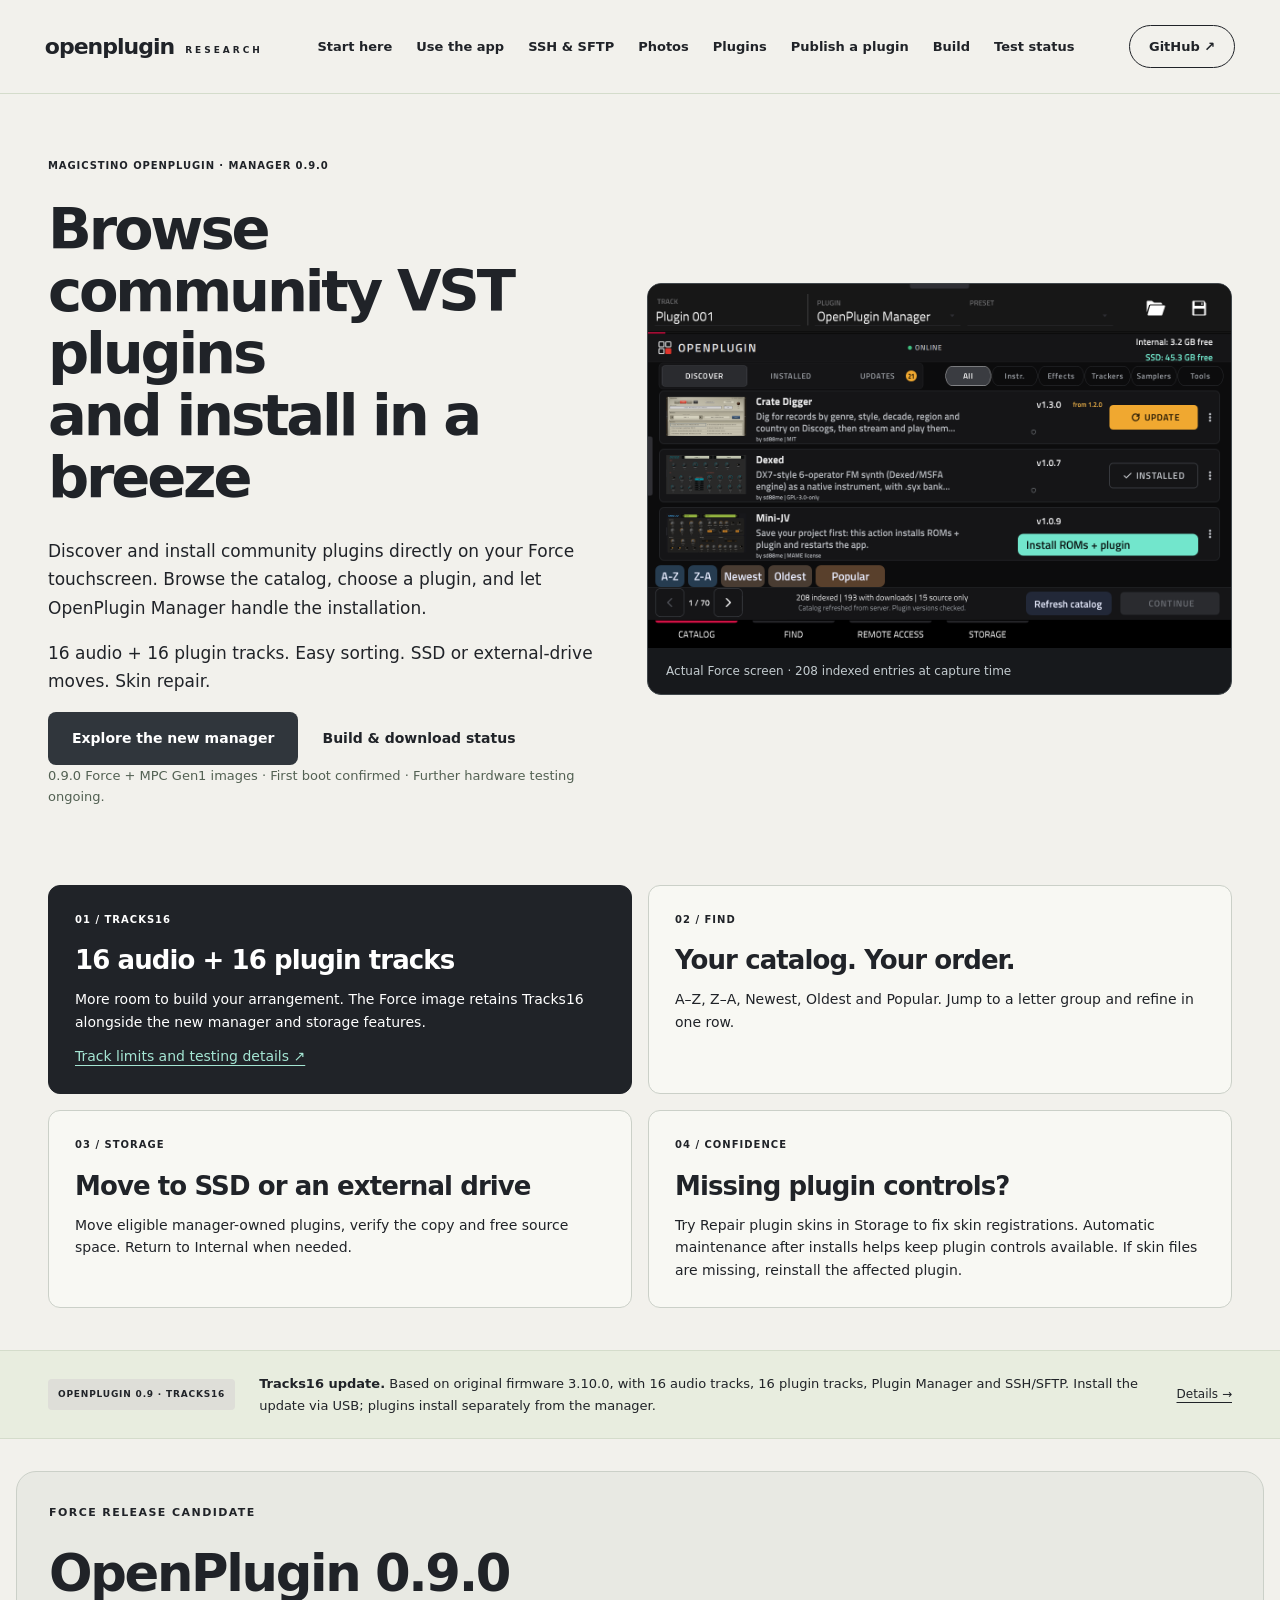
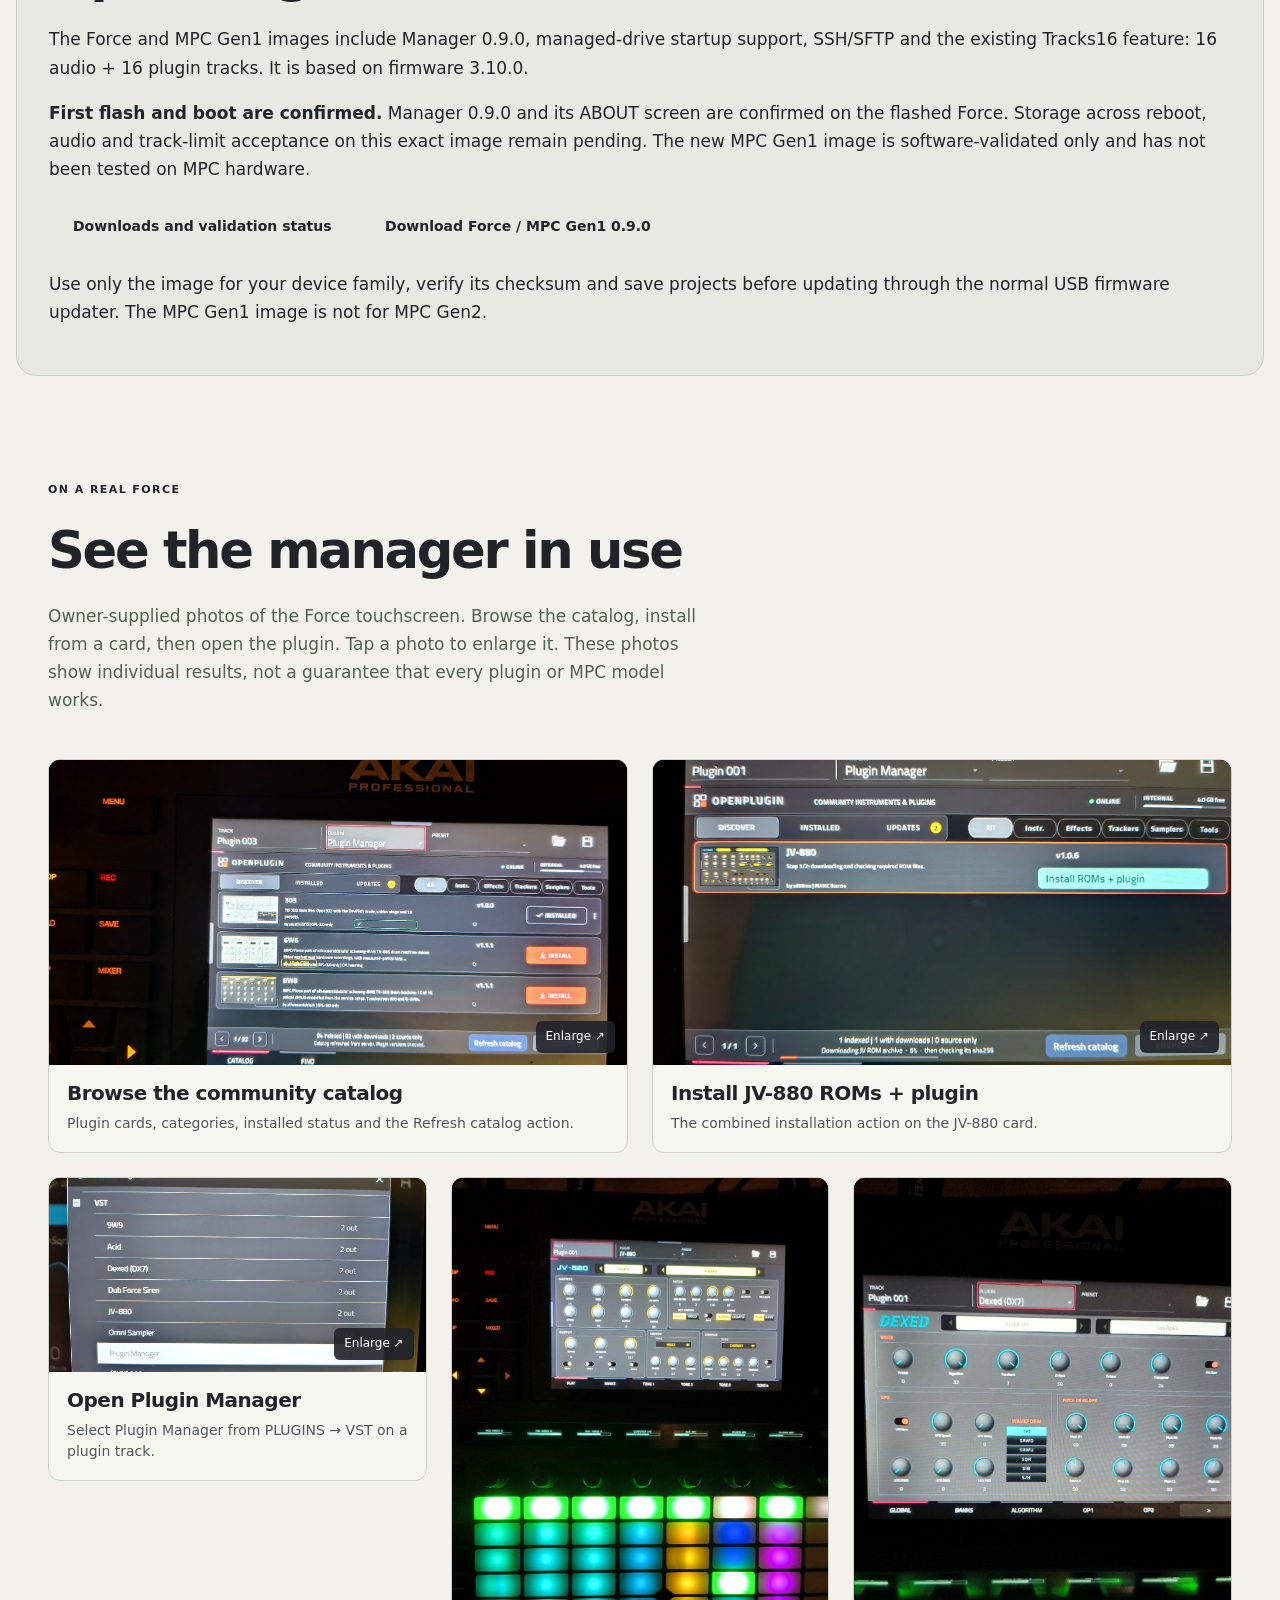
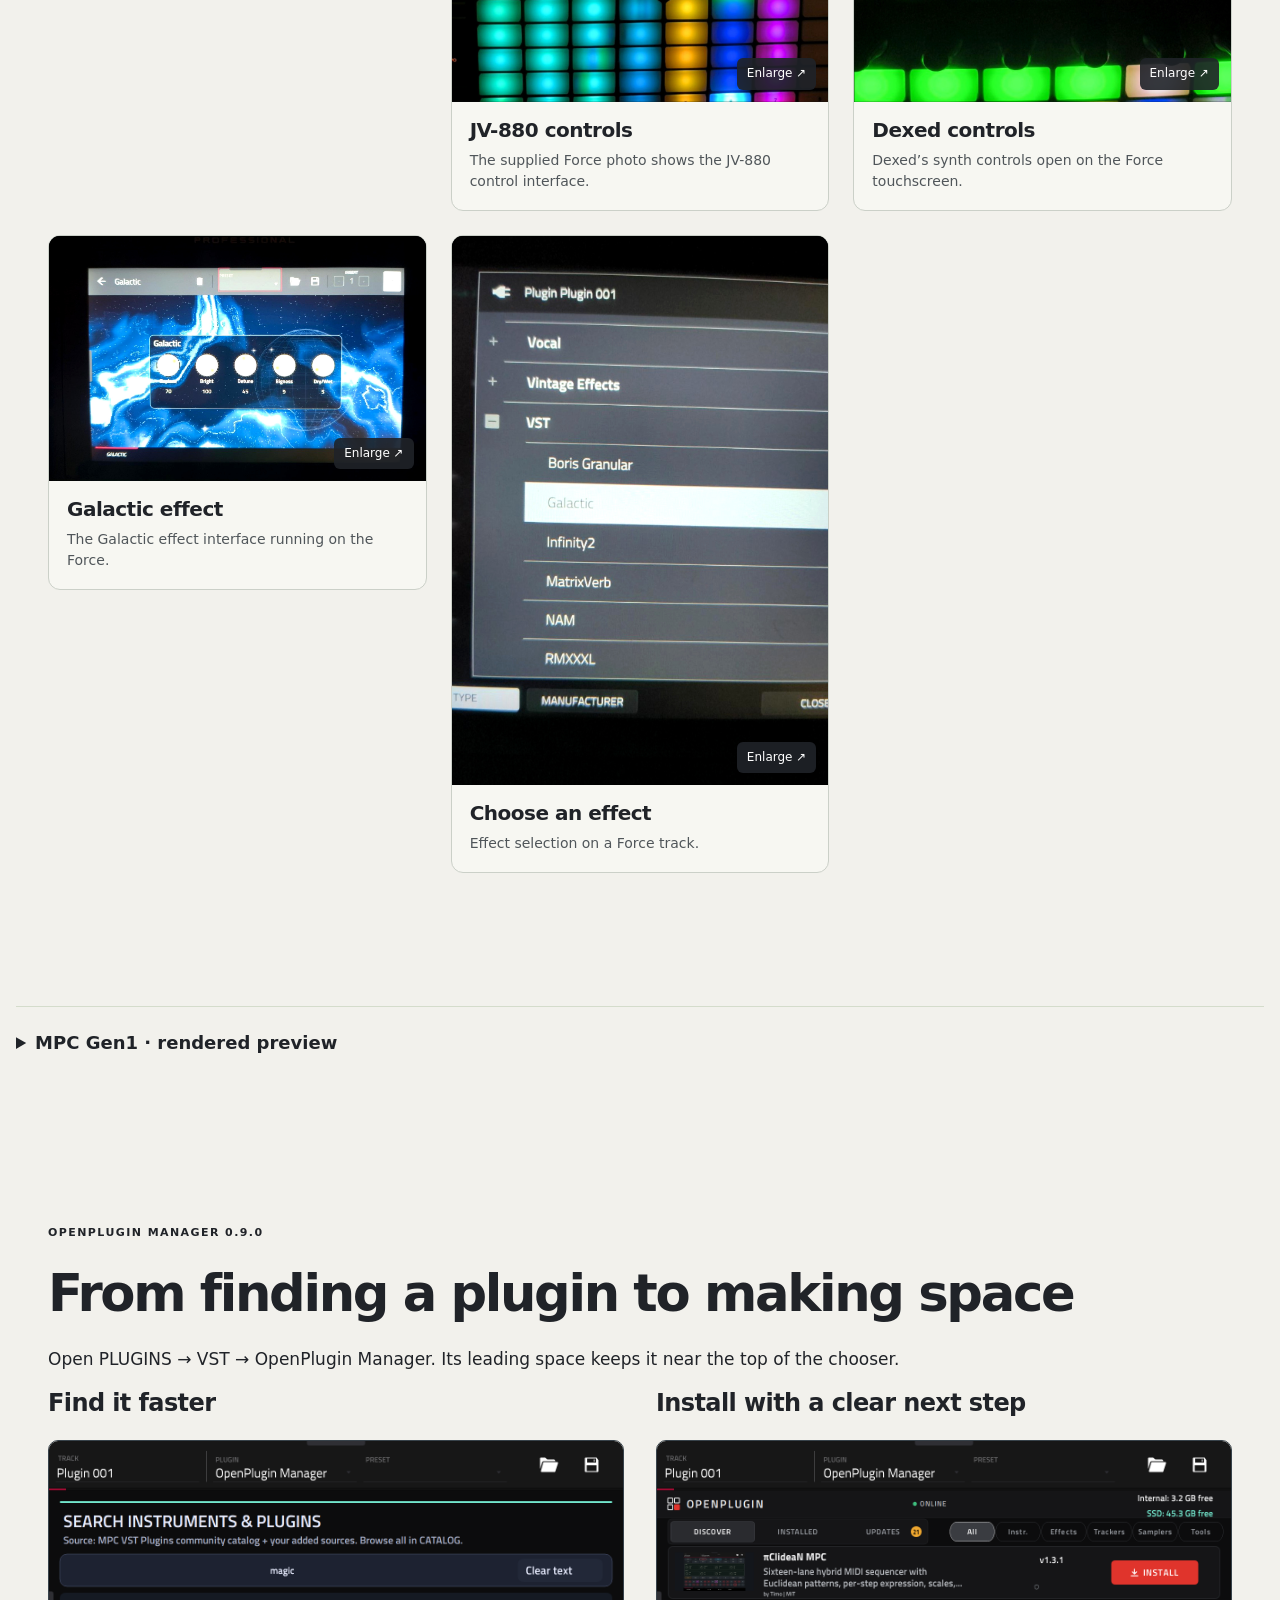
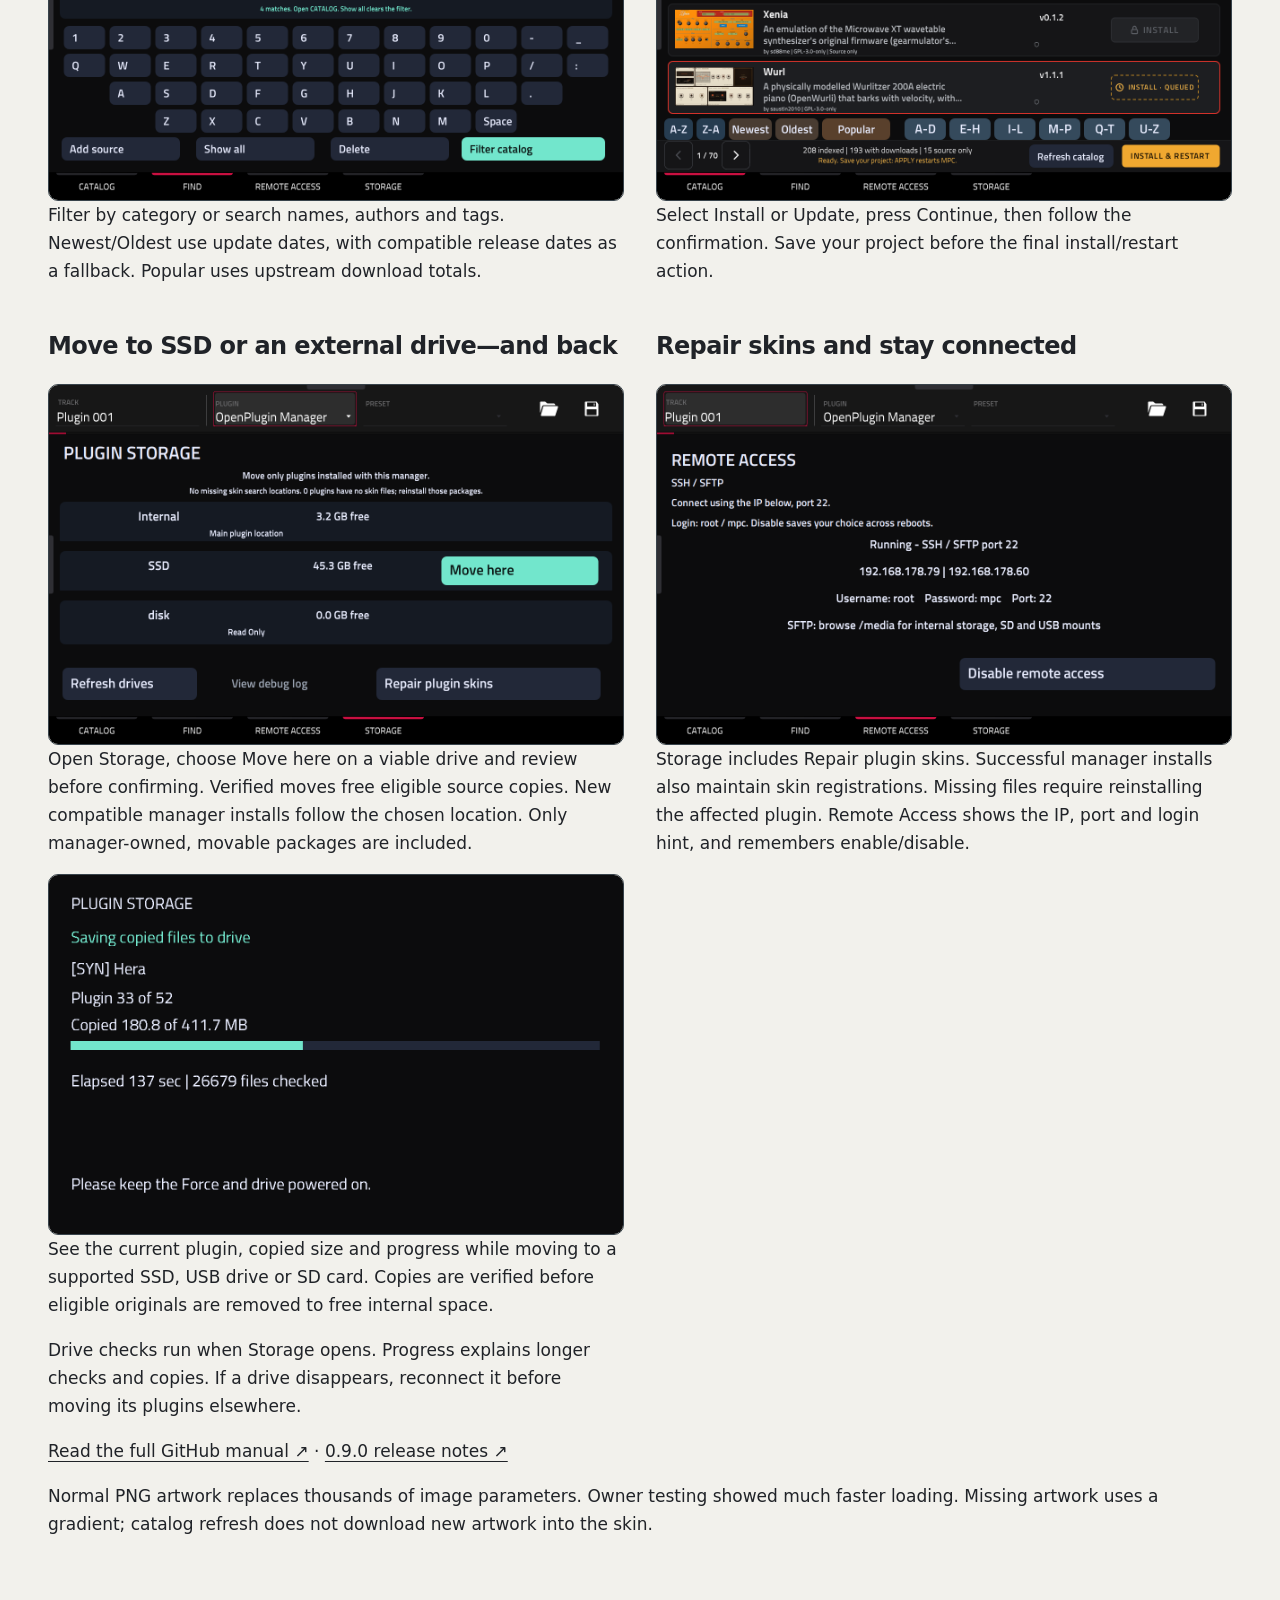
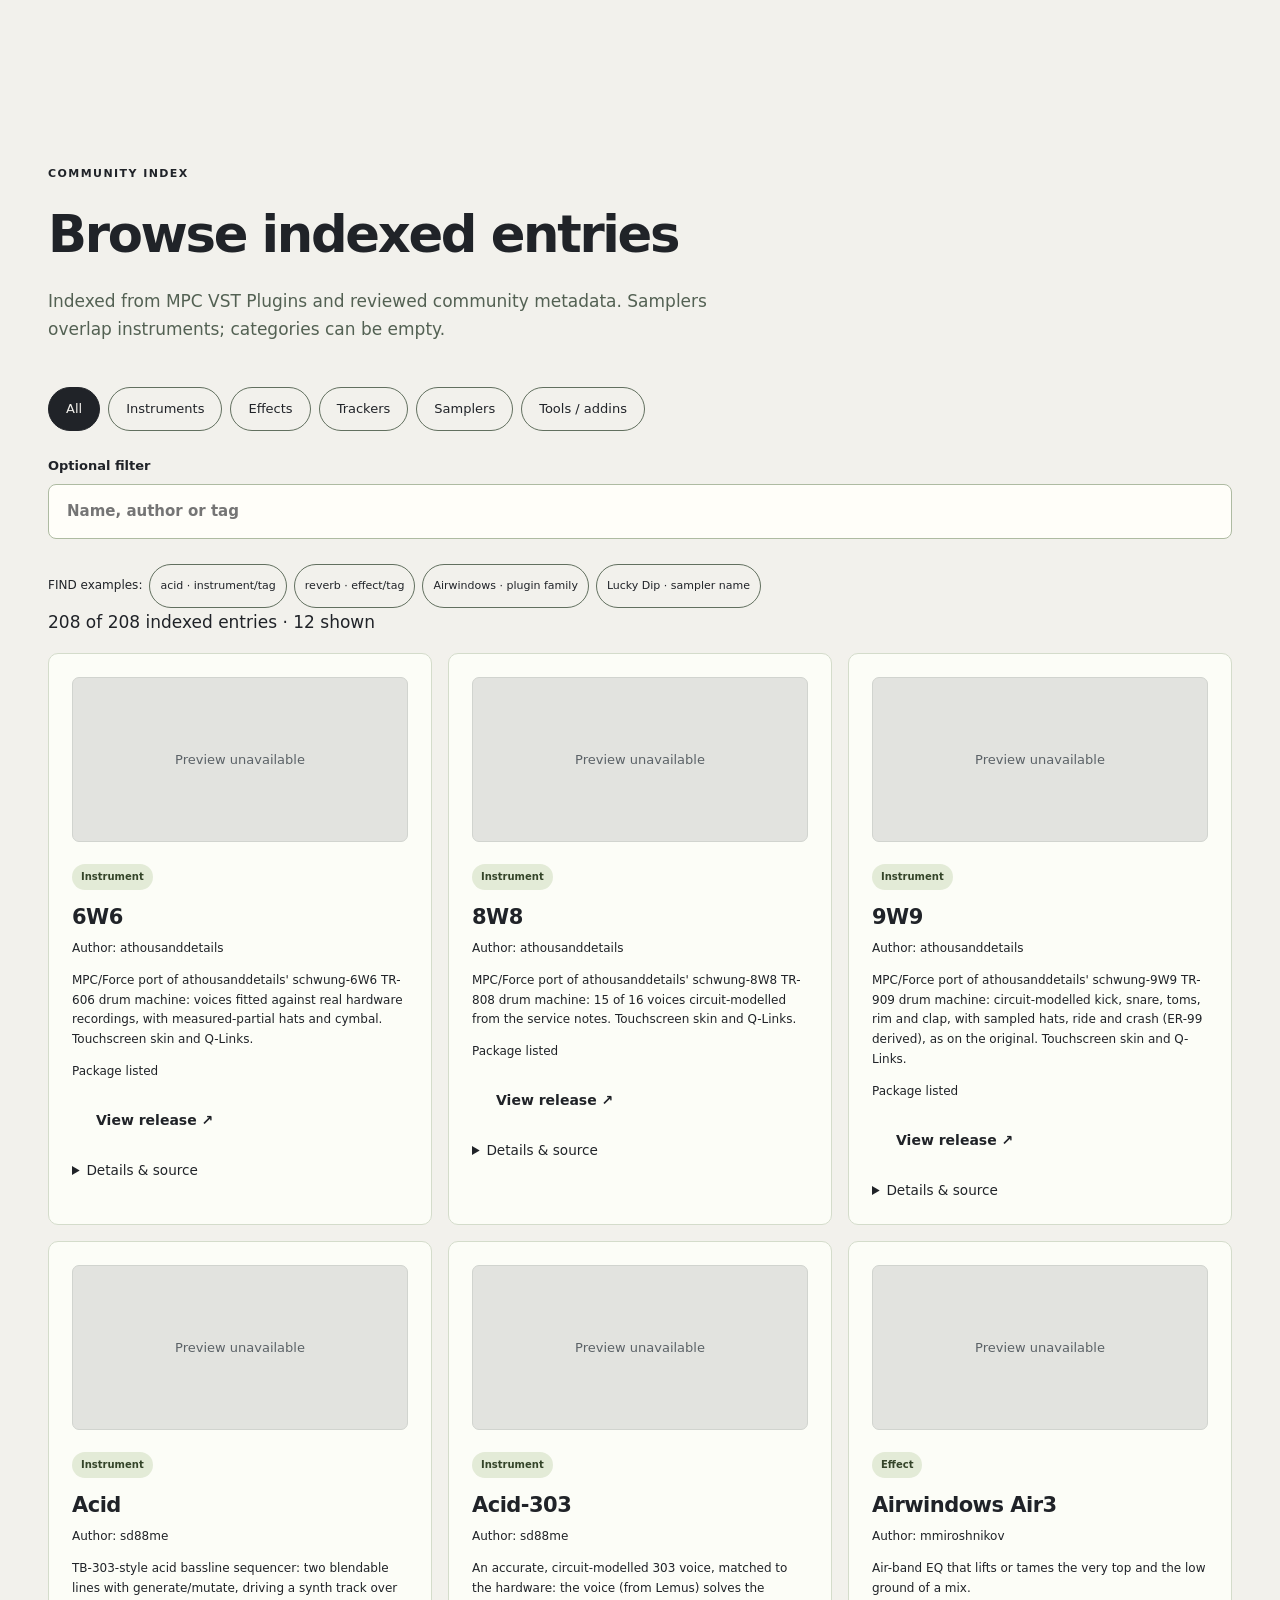
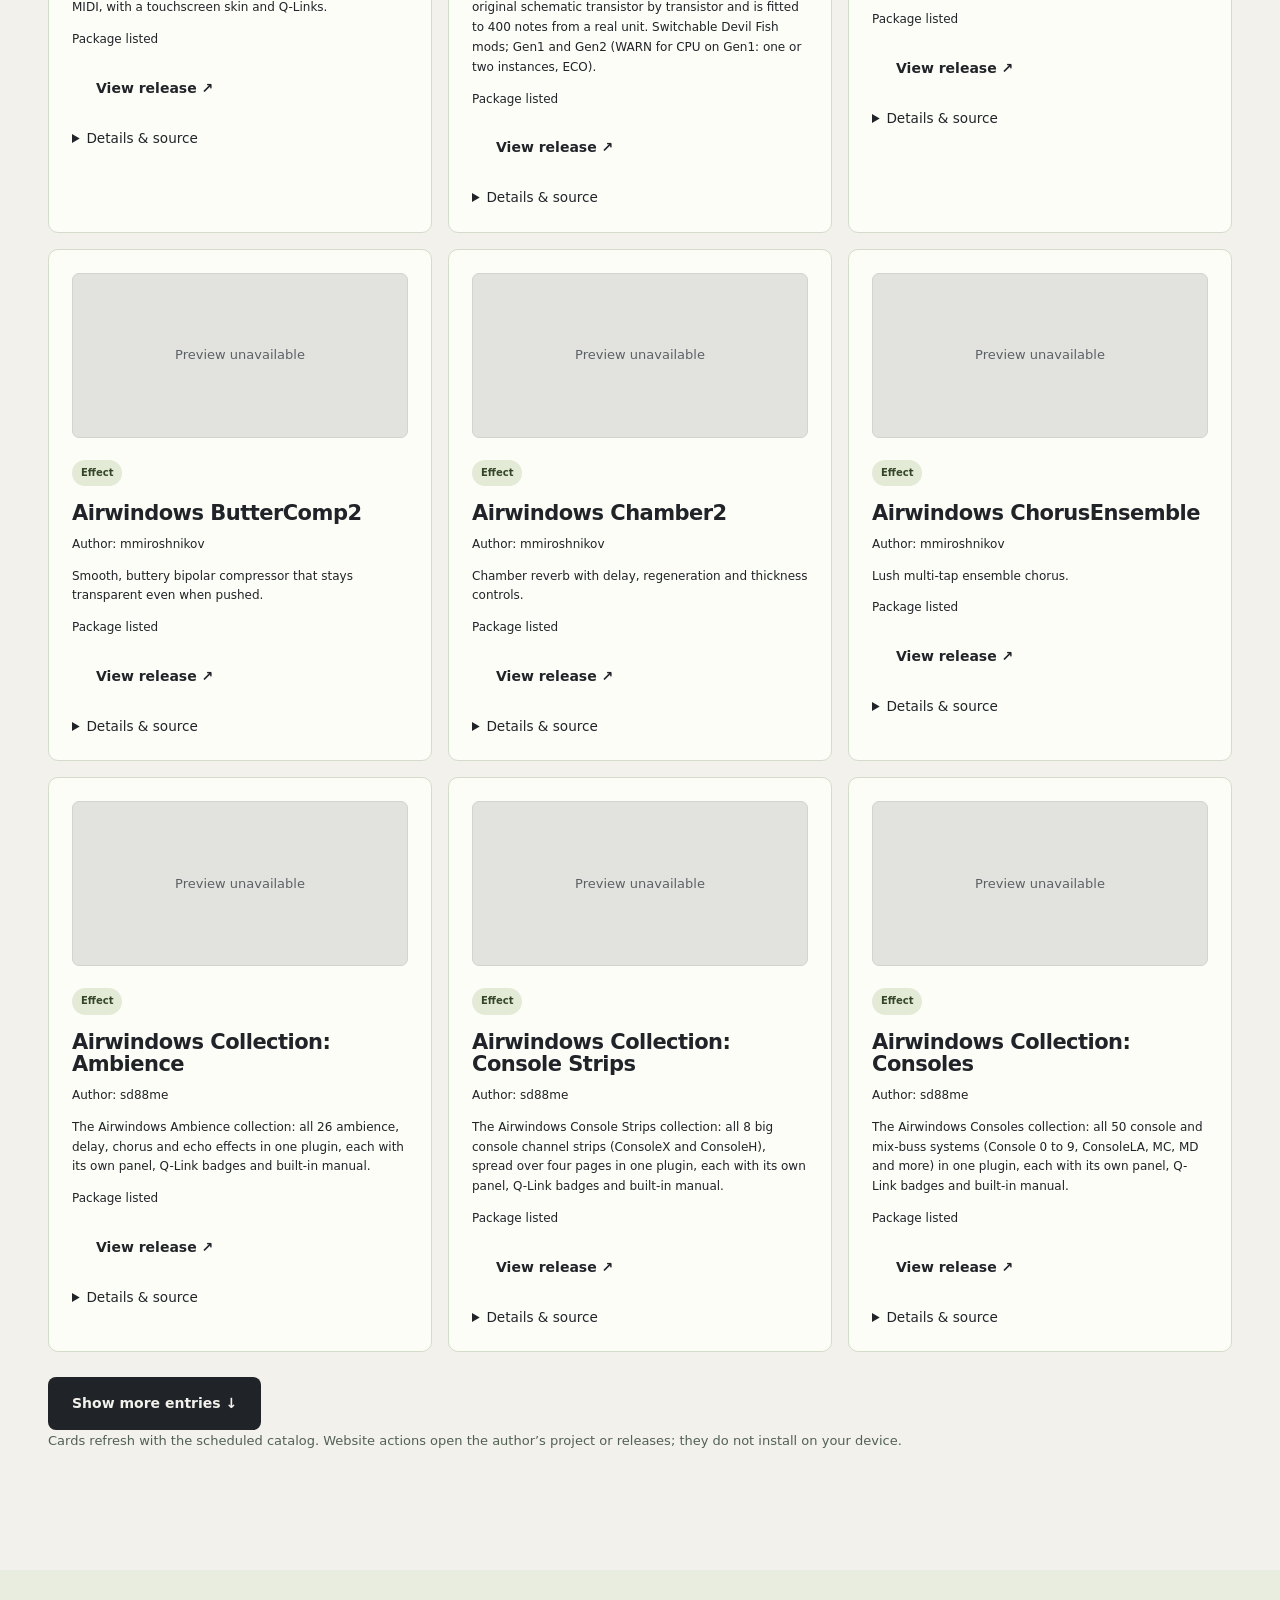
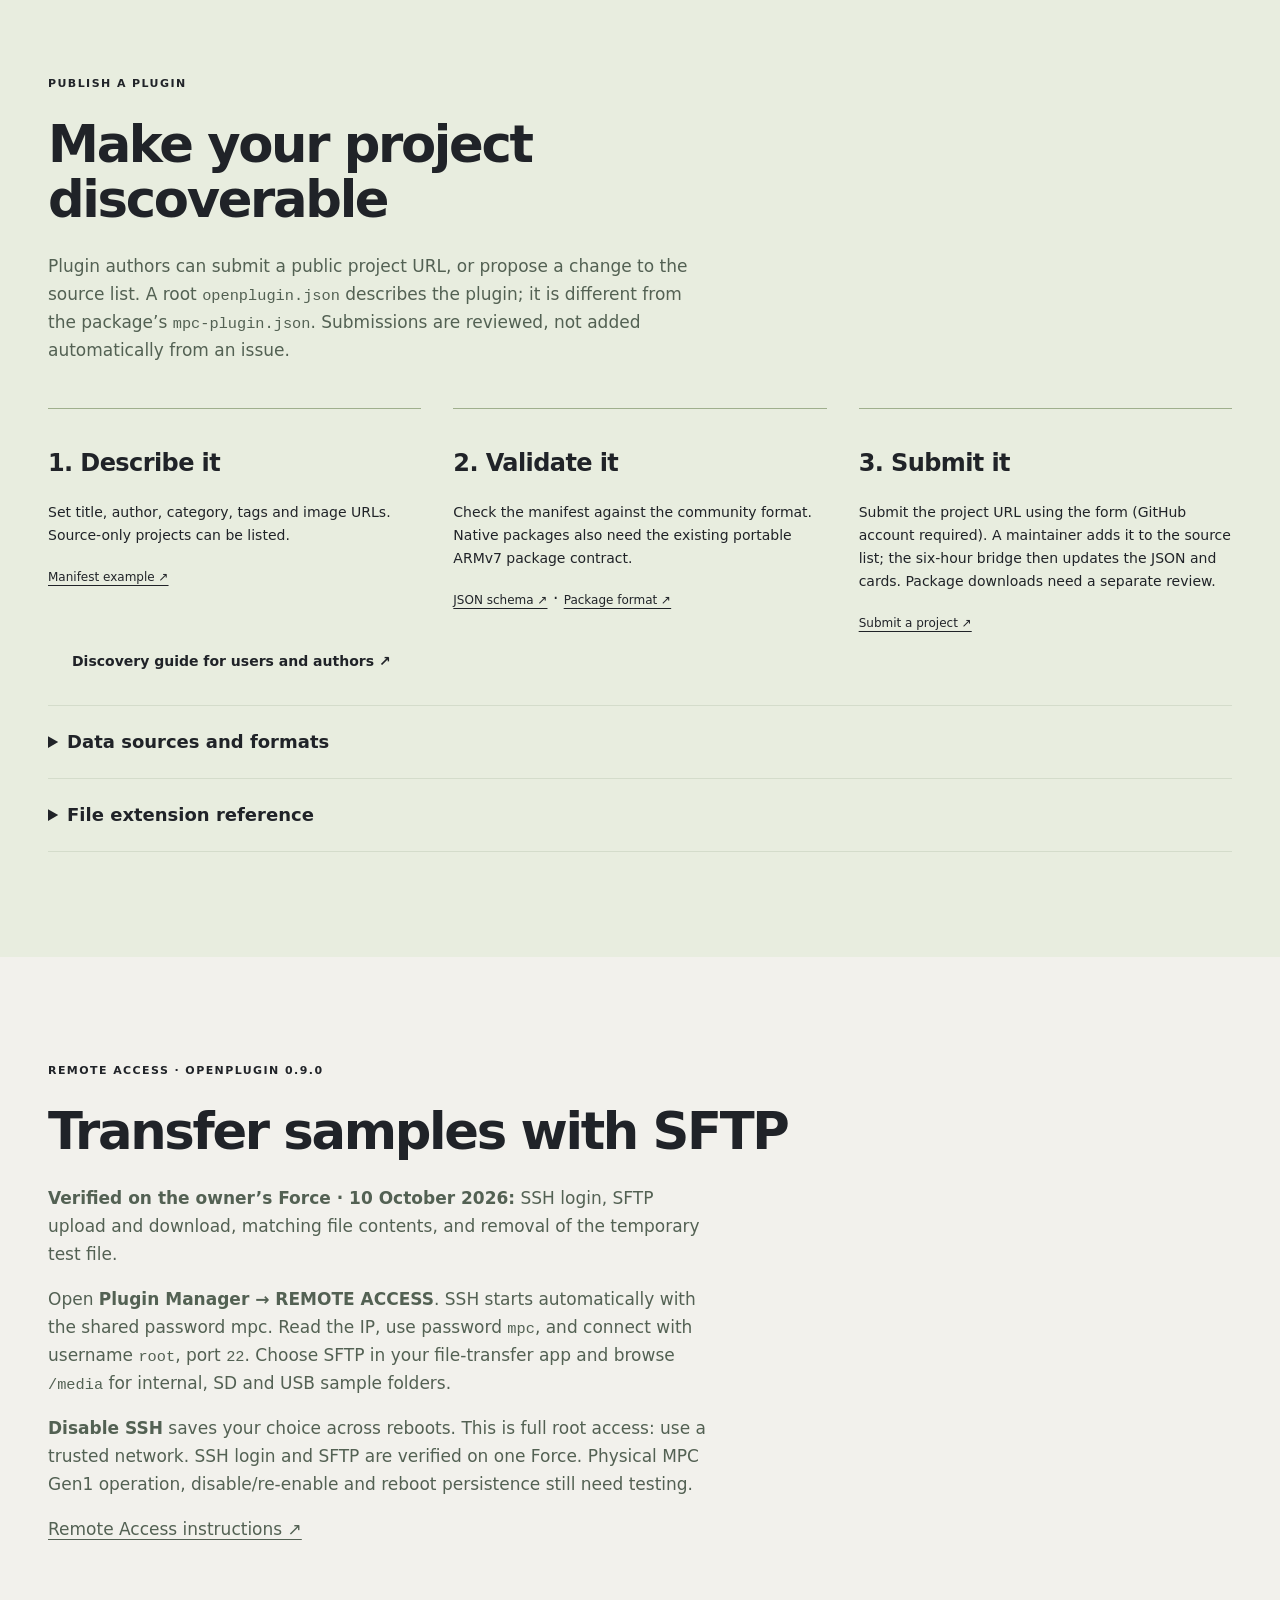
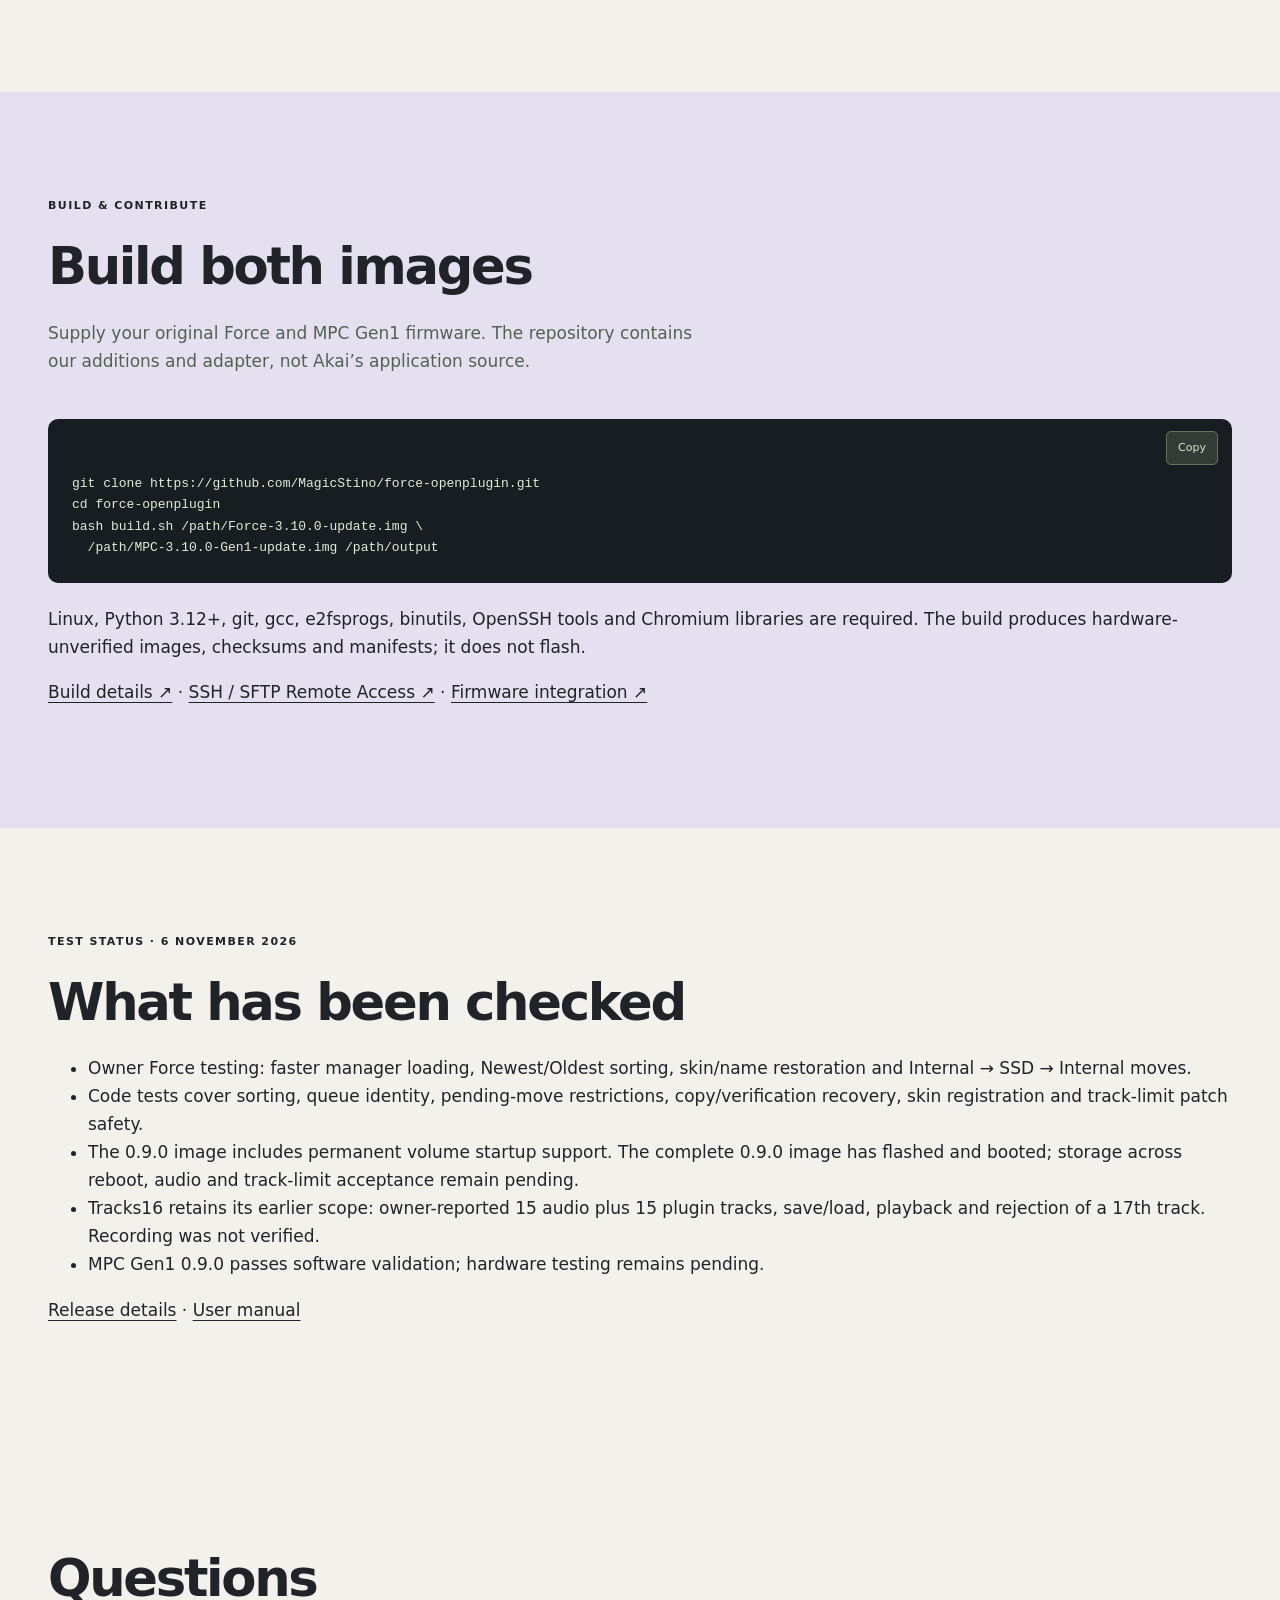
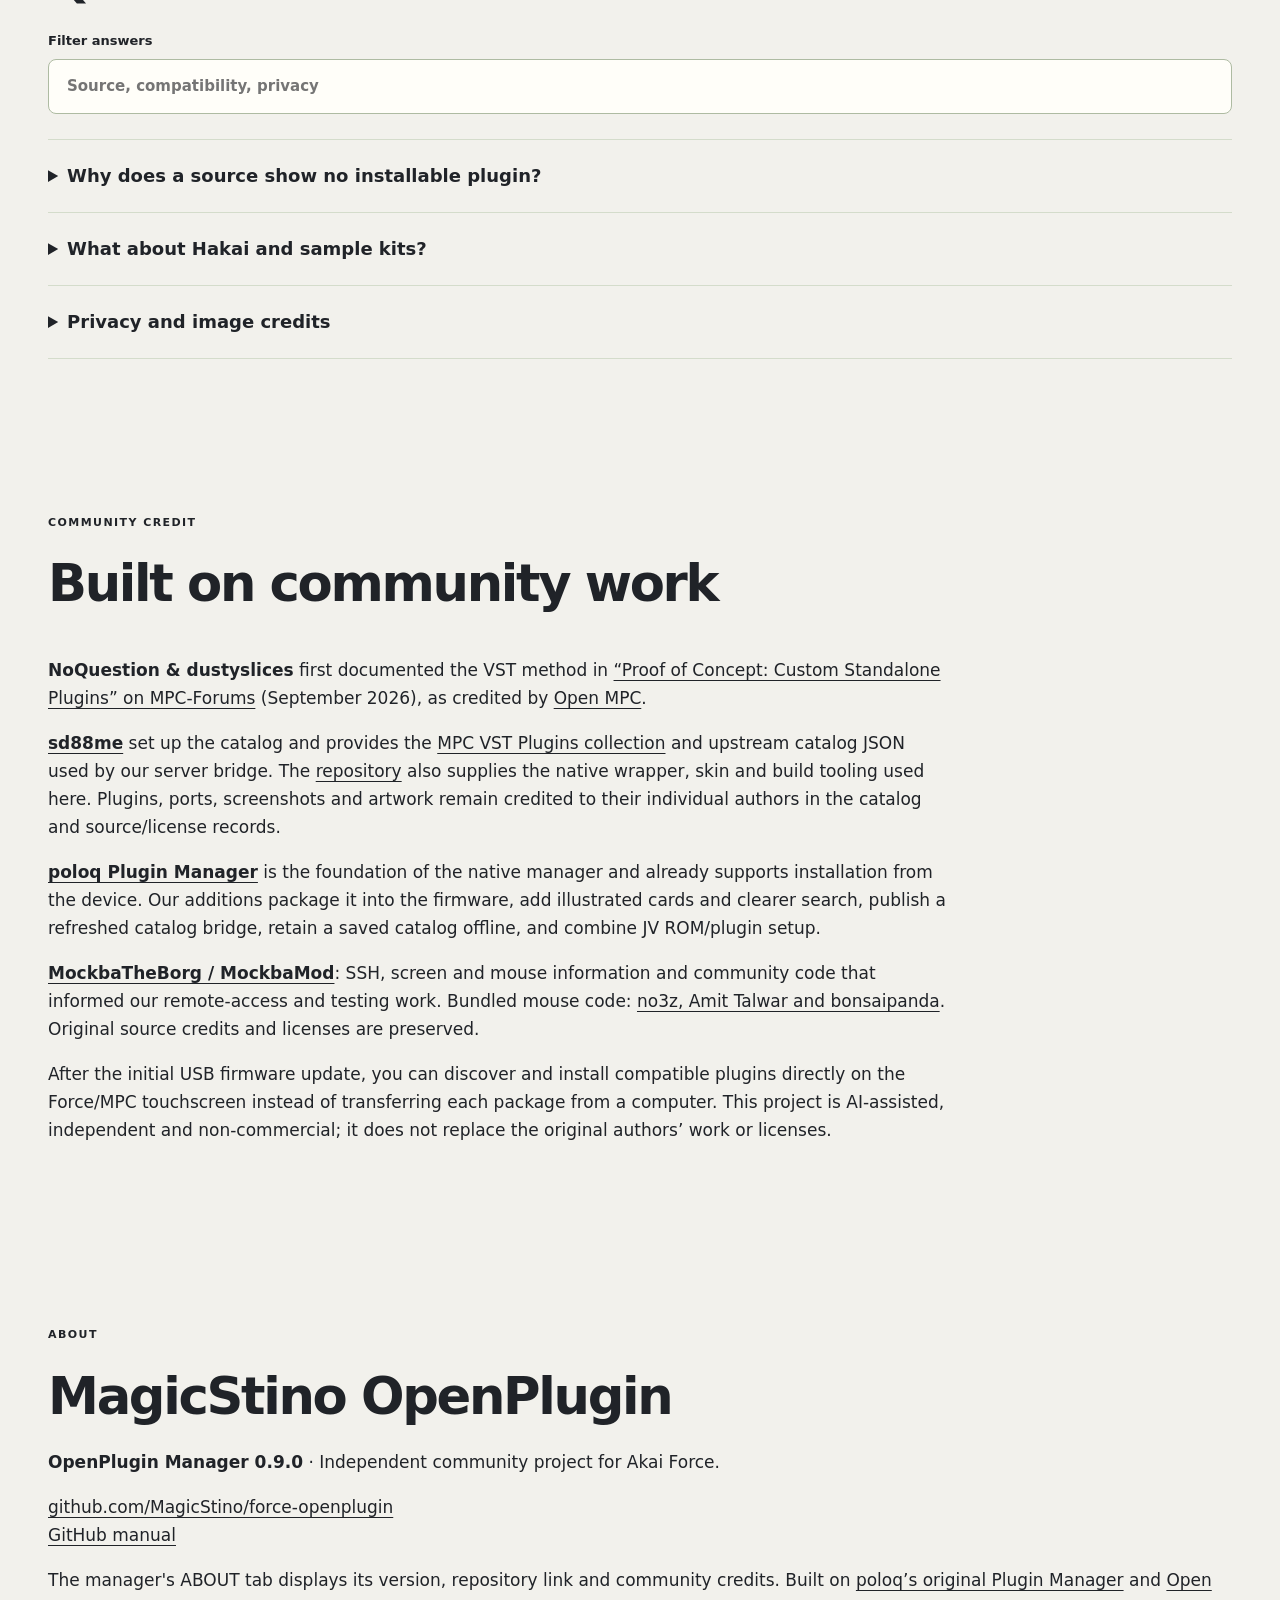
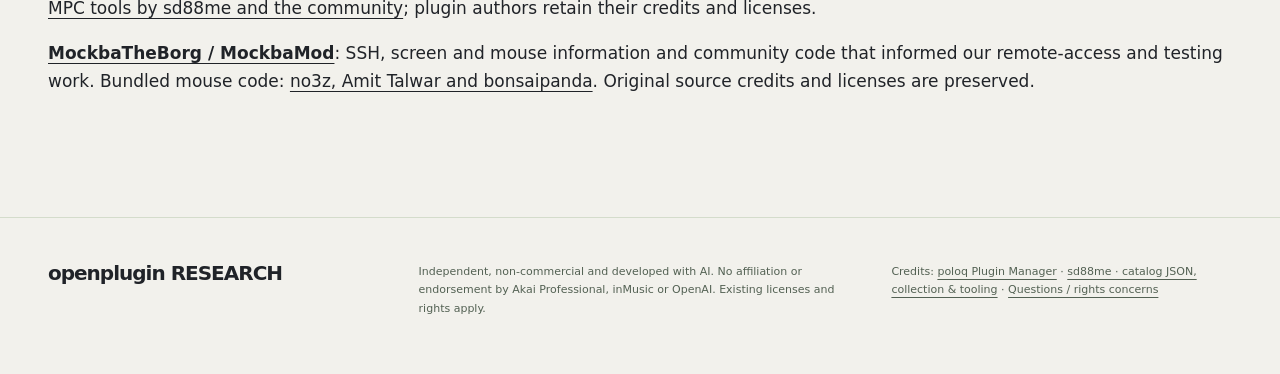
==== commit be5ae1e2: "Show live drive moves and highlight plugin skin repair" ====
--- a/website/index.html
+++ b/website/index.html
@@ -1,12 +1,12 @@
 <!doctype html>
 <html lang="en"><head><meta charset="utf-8"><meta name="viewport" content="width=device-width, initial-scale=1"><title>MagicStino OpenPlugin 0.9 — Browse community VST plugins and install in a breeze</title>
-<meta name="description" content="Browse and install community plugins directly on your Force. With 16 audio + 16 plugin tracks, easy sorting, Internal ↔ SSD moves and skin repair.">
+<meta name="description" content="Browse and install community plugins directly on your Force. With 16 audio + 16 plugin tracks, easy sorting, SSD or external-drive moves and skin repair.">
 <link rel="canonical" href="https://magicstino.github.io/force-openplugin/">
-<meta property="og:type" content="website"><meta property="og:url" content="https://magicstino.github.io/force-openplugin/"><meta property="og:site_name" content="OpenPlugin Research"><meta property="og:title" content="MagicStino OpenPlugin 0.9 — Browse community VST plugins and install in a breeze"><meta property="og:description" content="Browse and install community plugins directly on your Force. With 16 audio + 16 plugin tracks, easy sorting, Internal ↔ SSD moves and skin repair."><meta property="og:image" content="https://magicstino.github.io/force-openplugin/assets/share-card-0.9.png"><meta property="og:image:type" content="image/png"><meta property="og:image:width" content="1200"><meta property="og:image:height" content="630"><meta property="og:image:alt" content="OpenPlugin: 16 audio + 16 plugin tracks, with a real Force Plugin Manager photo">
-<meta name="twitter:card" content="summary_large_image"><meta name="twitter:title" content="MagicStino OpenPlugin 0.9 — Browse community VST plugins and install in a breeze"><meta name="twitter:description" content="Browse and install community plugins directly on your Force. With 16 audio + 16 plugin tracks, easy sorting, Internal ↔ SSD moves and skin repair."><meta name="twitter:image" content="https://magicstino.github.io/force-openplugin/assets/share-card-0.9.png"><meta name="twitter:image:alt" content="OpenPlugin: double the tracks, 200+ plugins and a real Force Plugin Manager photo">
+<meta property="og:type" content="website"><meta property="og:url" content="https://magicstino.github.io/force-openplugin/"><meta property="og:site_name" content="OpenPlugin Research"><meta property="og:title" content="MagicStino OpenPlugin 0.9 — Browse community VST plugins and install in a breeze"><meta property="og:description" content="Browse and install community plugins directly on your Force. With 16 audio + 16 plugin tracks, easy sorting, SSD or external-drive moves and skin repair."><meta property="og:image" content="https://magicstino.github.io/force-openplugin/assets/share-card-0.9.png"><meta property="og:image:type" content="image/png"><meta property="og:image:width" content="1200"><meta property="og:image:height" content="630"><meta property="og:image:alt" content="OpenPlugin: 16 audio + 16 plugin tracks, with a real Force Plugin Manager photo">
+<meta name="twitter:card" content="summary_large_image"><meta name="twitter:title" content="MagicStino OpenPlugin 0.9 — Browse community VST plugins and install in a breeze"><meta name="twitter:description" content="Browse and install community plugins directly on your Force. With 16 audio + 16 plugin tracks, easy sorting, SSD or external-drive moves and skin repair."><meta name="twitter:image" content="https://magicstino.github.io/force-openplugin/assets/share-card-0.9.png"><meta name="twitter:image:alt" content="OpenPlugin: double the tracks, 200+ plugins and a real Force Plugin Manager photo">
 <meta name="theme-color" content="#17191c"><link rel="icon" href="assets/mark.svg" type="image/svg+xml"><link rel="stylesheet" href="style.css?v=manager-090"><script src="app.js?v=share-7" defer></script></head>
-<body><a class="skip" href="#main">Skip to content</a><header class="header"><a class="brand" href="#">openplugin <span class="brand-sub">RESEARCH</span></a><nav aria-label="Main navigation"><a href="#downloads">Start here</a><a href="#howtos">Use the app</a><a href="#remote-access">SSH &amp; SFTP</a><a href="#force-gallery">Photos</a><a href="#catalog">Plugins</a><a href="#sources">Publish a plugin</a><a href="#developers">Build</a><a href="#status">Test status</a></nav><a class="repo-link" href="https://github.com/MagicStino/force-openplugin">GitHub ↗</a></header><main id="main"><section class="hero wrap"><div class="hero-copy"><p class="eyebrow">MAGICSTINO OPENPLUGIN · MANAGER 0.9.0</p><h1>Browse community VST plugins<br>and install in a breeze</h1><p class="lede">Discover and install community plugins directly on your Force touchscreen. Browse the catalog, choose a plugin, and let OpenPlugin Manager handle the installation.</p><p>16 audio + 16 plugin tracks. Easy sorting. Internal ↔ SSD moves. Skin repair.</p><div class="hero-actions"><a class="button primary" href="#guide">Explore the new manager</a><a class="button" href="#downloads">Build &amp; download status</a></div><p class="small">0.9.0 Force + MPC Gen1 images · First boot confirmed · Further hardware testing ongoing.</p></div><figure class="hero-art"><img src="assets/manager-0.9/catalog.png" alt="OpenPlugin Manager running on the owner's Force" width="1280" height="800"><figcaption>Actual Force screen · 208 indexed entries at capture time</figcaption></figure></section>
-<section class="wrap usp-section" aria-label="OpenPlugin features"><div class="usp-grid"><article class="usp-highlight"><span class="usp-number">01 / TRACKS16</span><h2>16 audio + 16 plugin tracks</h2><p>More room to build your arrangement. The Force image retains Tracks16 alongside the new manager and storage features.</p><p><a href="https://github.com/MagicStino/force-openplugin/blob/main/docs/TRACKS16.md">Track limits and testing details ↗</a></p></article><article><span class="usp-number">02 / FIND</span><h2>Your catalog. Your order.</h2><p>A–Z, Z–A, Newest, Oldest and Popular. Jump to a letter group and refine in one row.</p></article><article><span class="usp-number">03 / STORAGE</span><h2>Internal ↔ SSD</h2><p>Move eligible manager-owned plugins, verify the copy and free source space. Return to Internal when needed.</p></article><article><span class="usp-number">04 / CONFIDENCE</span><h2>See what happens.</h2><p>Progress, drive space, missing-drive guidance and a Repair plugin skins button.</p></article></div></section><div class="status-strip"><div class="wrap status-inner"><span class="chip">OPENPLUGIN 0.9 · TRACKS16</span><p><strong>Tracks16 update.</strong> Based on original firmware 3.10.0, with 16 audio tracks, 16 plugin tracks, Plugin Manager and SSH/SFTP. Install the update via USB; plugins install separately from the manager.</p><a href="#status">Details →</a></div></div><section class="wrap section getting-started" id="downloads"><p class="eyebrow">FORCE RELEASE CANDIDATE</p><h2>OpenPlugin 0.9.0</h2><p>The Force and MPC Gen1 images include Manager 0.9.0, managed-drive startup support, SSH/SFTP and the existing Tracks16 feature: 16 audio + 16 plugin tracks. It is based on firmware 3.10.0.</p><p><strong>First flash and boot are confirmed.</strong> Manager 0.9.0 and its ABOUT screen are confirmed on the flashed Force. Storage across reboot, audio and track-limit acceptance on this exact image remain pending. The new MPC Gen1 image is software-validated only and has not been tested on MPC hardware.</p><p><a class="button" href="https://github.com/MagicStino/force-openplugin/blob/main/docs/DOWNLOADS.md">Downloads and validation status</a> <a class="button" href="https://github.com/MagicStino/force-openplugin/releases/tag/v0.9.0">Download Force / MPC Gen1 0.9.0</a></p><p>Use only the image for your device family, verify its checksum and save projects before updating through the normal USB firmware updater. The MPC Gen1 image is not for MPC Gen2.</p></section><section class="wrap section hardware-gallery" id="force-gallery"><div class="section-heading"><p class="eyebrow">ON A REAL FORCE</p><h2>See the manager in use</h2><p>Owner-supplied photos of the Force touchscreen. Browse the catalog, install from a card, then open the plugin. Tap a photo to enlarge it. These photos show individual results, not a guarantee that every plugin or MPC model works.</p></div><div class="hardware-photo-grid"><figure class="hardware-photo photo-featured"><button class="photo-open" type="button" data-photo="assets/force-photos/catalog.jpg" data-title="Browse the community catalog" data-caption="Plugin cards, categories, installed status and the Refresh catalog action." data-ratio="1.891994917407878" data-rotate="false" aria-label="Enlarge photo: Browse the community catalog"><span class="photo-frame" style="--photo-ratio:1.891994917407878"><img src="assets/force-photos/catalog.jpg" width="1489" height="787" loading="lazy" alt="Browse the community catalog on a physical Akai Force"></span><span class="photo-enlarge" aria-hidden="true">Enlarge ↗</span></button><figcaption><h3>Browse the community catalog</h3><p>Plugin cards, categories, installed status and the Refresh catalog action.</p></figcaption></figure><figure class="hardware-photo photo-featured"><button class="photo-open" type="button" data-photo="assets/force-photos/jv-setup.jpg" data-title="Install JV-880 ROMs + plugin" data-caption="The combined installation action on the JV-880 card." data-ratio="1.891994917407878" data-rotate="false" aria-label="Enlarge photo: Install JV-880 ROMs + plugin"><span class="photo-frame" style="--photo-ratio:1.891994917407878"><img src="assets/force-photos/jv-setup.jpg" width="1489" height="787" loading="lazy" alt="Install JV-880 ROMs + plugin on a physical Akai Force"></span><span class="photo-enlarge" aria-hidden="true">Enlarge ↗</span></button><figcaption><h3>Install JV-880 ROMs + plugin</h3><p>The combined installation action on the JV-880 card.</p></figcaption></figure><figure class="hardware-photo"><button class="photo-open" type="button" data-photo="assets/force-photos/plugin-selection.jpg" data-title="Open Plugin Manager" data-caption="Select Plugin Manager from PLUGINS → VST on a plugin track." data-ratio="1.9362808842652797" data-rotate="false" aria-label="Enlarge photo: Open Plugin Manager"><span class="photo-frame" style="--photo-ratio:1.9362808842652797"><img src="assets/force-photos/plugin-selection.jpg" width="1489" height="769" loading="lazy" alt="Open Plugin Manager on a physical Akai Force"></span><span class="photo-enlarge" aria-hidden="true">Enlarge ↗</span></button><figcaption><h3>Open Plugin Manager</h3><p>Select Plugin Manager from PLUGINS → VST on a plugin track.</p></figcaption></figure><figure class="hardware-photo"><button class="photo-open" type="button" data-photo="assets/force-photos/jv-controls.jpg" data-title="JV-880 controls" data-caption="The supplied Force photo shows the JV-880 control interface." data-ratio="0.7183002056202878" data-rotate="true" aria-label="Enlarge photo: JV-880 controls"><span class="photo-frame photo-rotated" style="--photo-ratio:0.7183002056202878"><img src="assets/force-photos/jv-controls.jpg" width="1459" height="1048" loading="lazy" alt="JV-880 controls on a physical Akai Force"></span><span class="photo-enlarge" aria-hidden="true">Enlarge ↗</span></button><figcaption><h3>JV-880 controls</h3><p>The supplied Force photo shows the JV-880 control interface.</p></figcaption></figure><figure class="hardware-photo"><button class="photo-open" type="button" data-photo="assets/force-photos/dexed.jpg" data-title="Dexed controls" data-caption="Dexed’s synth controls open on the Force touchscreen." data-ratio="0.7183002056202878" data-rotate="true" aria-label="Enlarge photo: Dexed controls"><span class="photo-frame photo-rotated" style="--photo-ratio:0.7183002056202878"><img src="assets/force-photos/dexed.jpg" width="1459" height="1048" loading="lazy" alt="Dexed controls on a physical Akai Force"></span><span class="photo-enlarge" aria-hidden="true">Enlarge ↗</span></button><figcaption><h3>Dexed controls</h3><p>Dexed’s synth controls open on the Force touchscreen.</p></figcaption></figure><figure class="hardware-photo"><button class="photo-open" type="button" data-photo="assets/force-photos/galactic.jpg" data-title="Galactic effect" data-caption="The Galactic effect interface running on the Force." data-ratio="1.5316184351554127" data-rotate="false" aria-label="Enlarge photo: Galactic effect"><span class="photo-frame" style="--photo-ratio:1.5316184351554127"><img src="assets/force-photos/galactic.jpg" width="1429" height="933" loading="lazy" alt="Galactic effect on a physical Akai Force"></span><span class="photo-enlarge" aria-hidden="true">Enlarge ↗</span></button><figcaption><h3>Galactic effect</h3><p>The Galactic effect interface running on the Force.</p></figcaption></figure><figure class="hardware-photo"><button class="photo-open" type="button" data-photo="assets/force-photos/effect-selection.jpg" data-title="Choose an effect" data-caption="Effect selection on a Force track." data-ratio="0.6850944716585025" data-rotate="true" aria-label="Enlarge photo: Choose an effect"><span class="photo-frame photo-rotated" style="--photo-ratio:0.6850944716585025"><img src="assets/force-photos/effect-selection.jpg" width="1429" height="979" loading="lazy" alt="Choose an effect on a physical Akai Force"></span><span class="photo-enlarge" aria-hidden="true">Enlarge ↗</span></button><figcaption><h3>Choose an effect</h3><p>Effect selection on a Force track.</p></figcaption></figure></div></section><details class="wrap accordion mpc-render"><summary>MPC Gen1 · rendered preview</summary><div><p>This is a styled render, not a hardware photo. Physical MPC operation still needs testing.</p><img src="assets/mpc-preview.png" width="1200" height="840" loading="lazy" alt="Rendered MPC Gen1 concept with the native manager interface"></div></details><section class="wrap section" id="howtos"><div id="guide"><p class="eyebrow">OPENPLUGIN MANAGER 0.9.0</p><h2>From finding a plugin to making space</h2><p>Open PLUGINS → VST → OpenPlugin Manager. Its leading space keeps it near the top of the chooser.</p><div class="release-guide"><article><h3>Find it faster</h3><img src="assets/manager-0.9/find.png" alt="FIND screen on Force" loading="lazy"><p>Filter by category or search names, authors and tags. Newest/Oldest use update dates, with compatible release dates as a fallback. Popular uses upstream download totals.</p></article><article><h3>Install with a clear next step</h3><img src="assets/manager-0.9/install.png" alt="Queued installation on Force" loading="lazy"><p>Select Install or Update, press Continue, then follow the confirmation. Save your project before the final install/restart action.</p></article><article><h3>Move to SSD—and back</h3><img src="assets/manager-0.9/storage.png" alt="Storage drive rows with Internal and SSD on Force" loading="lazy"><p>Open Storage, choose Move here on a viable drive and review before confirming. Verified moves free eligible source copies. New compatible manager installs follow the chosen location. Only manager-owned, movable packages are included.</p><p>Drive checks run when Storage opens. Progress explains longer checks and copies. If a drive disappears, reconnect it before moving its plugins elsewhere.</p></article><article><h3>Repair skins and stay connected</h3><img src="assets/manager-0.9/remote.png" alt="SSH and SFTP controls on Force" loading="lazy"><p>Storage includes Repair plugin skins. Successful manager installs also maintain skin registrations. Missing files require reinstalling the affected plugin. Remote Access shows the IP, port and login hint, and remembers enable/disable.</p></article></div><p><a href="https://github.com/MagicStino/force-openplugin/blob/main/docs/GUIDE.md">Read the full GitHub manual ↗</a> · <a href="https://github.com/MagicStino/force-openplugin/blob/main/docs/RELEASE-0.9.0.md">0.9.0 release notes ↗</a></p><p>Normal PNG artwork replaces thousands of image parameters. Owner testing showed much faster loading. Missing artwork uses a gradient; catalog refresh does not download new artwork into the skin.</p></div></section><section class="wrap section" id="catalog"><div class="section-heading"><p class="eyebrow">COMMUNITY INDEX</p><h2>Browse indexed entries</h2><p>Indexed from MPC VST Plugins and reviewed community metadata. Samplers overlap instruments; categories can be empty.</p></div><div class="catalog-filters" role="group" aria-label="Catalog category"><button class="selected" aria-pressed="true" data-kind="all">All</button><button aria-pressed="false" data-kind="instrument">Instruments</button><button aria-pressed="false" data-kind="effect">Effects</button><button aria-pressed="false" data-kind="tracker">Trackers</button><button aria-pressed="false" data-kind="sampler">Samplers</button><button aria-pressed="false" data-kind="addin">Tools / addins</button></div><label class="faq-search" for="catalog-query">Optional filter<input id="catalog-query" type="search" placeholder="Name, author or tag"></label><div class="examples">FIND examples: <button data-example="acid">acid · instrument/tag</button><button data-example="reverb">reverb · effect/tag</button><button data-example="Airwindows">Airwindows · plugin family</button><button data-example="Lucky Dip">Lucky Dip · sampler name</button></div><p id="catalog-count" role="status">Loading catalog…</p><div id="catalog-cards" class="catalog-grid"></div><button id="catalog-more" class="button dark" hidden>Show more entries ↓</button><noscript><p>Browse the <a href="https://open-mpc.github.io/">upstream community catalog</a>. The guides below work without JavaScript.</p></noscript><p class="small">Cards refresh with the scheduled catalog. Website actions open the author’s project or releases; they do not install on your device.</p></section><section class="sources-section section" id="sources"><div class="wrap"><div class="section-heading"><p class="eyebrow">PUBLISH A PLUGIN</p><h2>Make your project discoverable</h2><p>Plugin authors can submit a public project URL, or propose a change to the source list. A root <code>openplugin.json</code> describes the plugin; it is different from the package’s <code>mpc-plugin.json</code>. Submissions are reviewed, not added automatically from an issue.</p></div><div class="source-types"><article><h3>1. Describe it</h3><p>Set title, author, category, tags and image URLs. Source-only projects can be listed.</p><a href="https://github.com/MagicStino/force-openplugin/blob/main/catalog/example.openplugin.json">Manifest example ↗</a></article><article><h3>2. Validate it</h3><p>Check the manifest against the community format. Native packages also need the existing portable ARMv7 package contract.</p><a href="schema/community-plugin.schema.json">JSON schema ↗</a> · <a href="https://github.com/MagicStino/force-openplugin/blob/main/docs/SOURCES.md">Package format ↗</a></article><article><h3>3. Submit it</h3><p>Submit the project URL using the form (GitHub account required). A maintainer adds it to the source list; the six-hour bridge then updates the JSON and cards. Package downloads need a separate review.</p><a href="https://github.com/MagicStino/force-openplugin/issues/new?template=plugin-submission.yml">Submit a project ↗</a></article></div><p><a class="button" href="https://github.com/MagicStino/force-openplugin/blob/main/docs/DISCOVERY.md">Discovery guide for users and authors ↗</a></p><details class="accordion"><summary>Data sources and formats</summary><div><p>The bridge starts with <a href="https://open-mpc.github.io/catalog.json">MPC VST Plugins</a>, then checks registered repositories and bounded GitHub searches. Search matches without a valid manifest remain candidates.</p><p><a href="catalog.json">App catalog</a> · <a href="discovery.json">Discovery report</a> · <a href="https://github.com/MagicStino/force-openplugin/blob/main/catalog/sources.json">Source registry</a></p><p>Device FIND accepts <code>owner/repository</code> or its GitHub URL. It checks the latest stable release for <code>-mpc-armv7.zip</code>, a SHA256 digest and <code>mpc-plugin.json</code>. Arbitrary websites and desktop VSTs are not supported inputs.</p></div></details><details class="accordion" id="formats"><summary>File extension reference</summary><div><p><code>.zip</code> package · <code>.so</code> native library · <code>.json</code> metadata · <code>.xml</code> registration · <code>.xpl</code> preset · <code>.xpj</code> project · <code>.sh</code> installer · <code>.img</code> firmware · <code>.sha256</code> checksum · <code>.pub</code> public SSH key.</p><p>Desktop <code>.dll</code>, <code>.exe</code>, <code>.dmg</code> and general <code>.vst3</code> bundles are not native MPC packages.</p></div></details></div></section><section class="wrap section" id="remote-access"><div class="section-heading"><p class="eyebrow">REMOTE ACCESS · OPENPLUGIN 0.9.0</p><h2>Transfer samples with SFTP</h2><p><strong>Verified on the owner’s Force · 10 October 2026:</strong> SSH login, SFTP upload and download, matching file contents, and removal of the temporary test file.</p><p>Open <strong>Plugin Manager → REMOTE ACCESS</strong>. SSH starts automatically with the shared password mpc. Read the IP, use password <code>mpc</code>, and connect with username <code>root</code>, port <code>22</code>. Choose SFTP in your file-transfer app and browse <code>/media</code> for internal, SD and USB sample folders.</p><p><strong>Disable SSH</strong> saves your choice across reboots. This is full root access: use a trusted network. SSH login and SFTP are verified on one Force. Physical MPC Gen1 operation, disable/re-enable and reboot persistence still need testing.</p><p><a href="https://github.com/MagicStino/force-openplugin/blob/main/docs/SSH.md">Remote Access instructions ↗</a></p></div></section><section class="workbench section" id="developers"><div class="wrap"><div class="section-heading"><p class="eyebrow">BUILD &amp; CONTRIBUTE</p><h2>Build both images</h2><p>Supply your original Force and MPC Gen1 firmware. The repository contains our additions and adapter, not Akai’s application source.</p></div><div class="code-box"><button class="copy" data-copy="build-command">Copy</button><pre id="build-command"><code>git clone https://github.com/MagicStino/force-openplugin.git
+<body><a class="skip" href="#main">Skip to content</a><header class="header"><a class="brand" href="#">openplugin <span class="brand-sub">RESEARCH</span></a><nav aria-label="Main navigation"><a href="#downloads">Start here</a><a href="#howtos">Use the app</a><a href="#remote-access">SSH &amp; SFTP</a><a href="#force-gallery">Photos</a><a href="#catalog">Plugins</a><a href="#sources">Publish a plugin</a><a href="#developers">Build</a><a href="#status">Test status</a></nav><a class="repo-link" href="https://github.com/MagicStino/force-openplugin">GitHub ↗</a></header><main id="main"><section class="hero wrap"><div class="hero-copy"><p class="eyebrow">MAGICSTINO OPENPLUGIN · MANAGER 0.9.0</p><h1>Browse community VST plugins<br>and install in a breeze</h1><p class="lede">Discover and install community plugins directly on your Force touchscreen. Browse the catalog, choose a plugin, and let OpenPlugin Manager handle the installation.</p><p>16 audio + 16 plugin tracks. Easy sorting. SSD or external-drive moves. Skin repair.</p><div class="hero-actions"><a class="button primary" href="#guide">Explore the new manager</a><a class="button" href="#downloads">Build &amp; download status</a></div><p class="small">0.9.0 Force + MPC Gen1 images · First boot confirmed · Further hardware testing ongoing.</p></div><figure class="hero-art"><img src="assets/manager-0.9/catalog.png" alt="OpenPlugin Manager running on the owner's Force" width="1280" height="800"><figcaption>Actual Force screen · 208 indexed entries at capture time</figcaption></figure></section>
+<section class="wrap usp-section" aria-label="OpenPlugin features"><div class="usp-grid"><article class="usp-highlight"><span class="usp-number">01 / TRACKS16</span><h2>16 audio + 16 plugin tracks</h2><p>More room to build your arrangement. The Force image retains Tracks16 alongside the new manager and storage features.</p><p><a href="https://github.com/MagicStino/force-openplugin/blob/main/docs/TRACKS16.md">Track limits and testing details ↗</a></p></article><article><span class="usp-number">02 / FIND</span><h2>Your catalog. Your order.</h2><p>A–Z, Z–A, Newest, Oldest and Popular. Jump to a letter group and refine in one row.</p></article><article><span class="usp-number">03 / STORAGE</span><h2>Move to SSD or an external drive</h2><p>Move eligible manager-owned plugins, verify the copy and free source space. Return to Internal when needed.</p></article><article><span class="usp-number">04 / CONFIDENCE</span><h2>Missing plugin controls?</h2><p>Try Repair plugin skins in Storage to fix skin registrations. Automatic maintenance after installs helps keep plugin controls available. If skin files are missing, reinstall the affected plugin.</p></article></div></section><div class="status-strip"><div class="wrap status-inner"><span class="chip">OPENPLUGIN 0.9 · TRACKS16</span><p><strong>Tracks16 update.</strong> Based on original firmware 3.10.0, with 16 audio tracks, 16 plugin tracks, Plugin Manager and SSH/SFTP. Install the update via USB; plugins install separately from the manager.</p><a href="#status">Details →</a></div></div><section class="wrap section getting-started" id="downloads"><p class="eyebrow">FORCE RELEASE CANDIDATE</p><h2>OpenPlugin 0.9.0</h2><p>The Force and MPC Gen1 images include Manager 0.9.0, managed-drive startup support, SSH/SFTP and the existing Tracks16 feature: 16 audio + 16 plugin tracks. It is based on firmware 3.10.0.</p><p><strong>First flash and boot are confirmed.</strong> Manager 0.9.0 and its ABOUT screen are confirmed on the flashed Force. Storage across reboot, audio and track-limit acceptance on this exact image remain pending. The new MPC Gen1 image is software-validated only and has not been tested on MPC hardware.</p><p><a class="button" href="https://github.com/MagicStino/force-openplugin/blob/main/docs/DOWNLOADS.md">Downloads and validation status</a> <a class="button" href="https://github.com/MagicStino/force-openplugin/releases/tag/v0.9.0">Download Force / MPC Gen1 0.9.0</a></p><p>Use only the image for your device family, verify its checksum and save projects before updating through the normal USB firmware updater. The MPC Gen1 image is not for MPC Gen2.</p></section><section class="wrap section hardware-gallery" id="force-gallery"><div class="section-heading"><p class="eyebrow">ON A REAL FORCE</p><h2>See the manager in use</h2><p>Owner-supplied photos of the Force touchscreen. Browse the catalog, install from a card, then open the plugin. Tap a photo to enlarge it. These photos show individual results, not a guarantee that every plugin or MPC model works.</p></div><div class="hardware-photo-grid"><figure class="hardware-photo photo-featured"><button class="photo-open" type="button" data-photo="assets/force-photos/catalog.jpg" data-title="Browse the community catalog" data-caption="Plugin cards, categories, installed status and the Refresh catalog action." data-ratio="1.891994917407878" data-rotate="false" aria-label="Enlarge photo: Browse the community catalog"><span class="photo-frame" style="--photo-ratio:1.891994917407878"><img src="assets/force-photos/catalog.jpg" width="1489" height="787" loading="lazy" alt="Browse the community catalog on a physical Akai Force"></span><span class="photo-enlarge" aria-hidden="true">Enlarge ↗</span></button><figcaption><h3>Browse the community catalog</h3><p>Plugin cards, categories, installed status and the Refresh catalog action.</p></figcaption></figure><figure class="hardware-photo photo-featured"><button class="photo-open" type="button" data-photo="assets/force-photos/jv-setup.jpg" data-title="Install JV-880 ROMs + plugin" data-caption="The combined installation action on the JV-880 card." data-ratio="1.891994917407878" data-rotate="false" aria-label="Enlarge photo: Install JV-880 ROMs + plugin"><span class="photo-frame" style="--photo-ratio:1.891994917407878"><img src="assets/force-photos/jv-setup.jpg" width="1489" height="787" loading="lazy" alt="Install JV-880 ROMs + plugin on a physical Akai Force"></span><span class="photo-enlarge" aria-hidden="true">Enlarge ↗</span></button><figcaption><h3>Install JV-880 ROMs + plugin</h3><p>The combined installation action on the JV-880 card.</p></figcaption></figure><figure class="hardware-photo"><button class="photo-open" type="button" data-photo="assets/force-photos/plugin-selection.jpg" data-title="Open Plugin Manager" data-caption="Select Plugin Manager from PLUGINS → VST on a plugin track." data-ratio="1.9362808842652797" data-rotate="false" aria-label="Enlarge photo: Open Plugin Manager"><span class="photo-frame" style="--photo-ratio:1.9362808842652797"><img src="assets/force-photos/plugin-selection.jpg" width="1489" height="769" loading="lazy" alt="Open Plugin Manager on a physical Akai Force"></span><span class="photo-enlarge" aria-hidden="true">Enlarge ↗</span></button><figcaption><h3>Open Plugin Manager</h3><p>Select Plugin Manager from PLUGINS → VST on a plugin track.</p></figcaption></figure><figure class="hardware-photo"><button class="photo-open" type="button" data-photo="assets/force-photos/jv-controls.jpg" data-title="JV-880 controls" data-caption="The supplied Force photo shows the JV-880 control interface." data-ratio="0.7183002056202878" data-rotate="true" aria-label="Enlarge photo: JV-880 controls"><span class="photo-frame photo-rotated" style="--photo-ratio:0.7183002056202878"><img src="assets/force-photos/jv-controls.jpg" width="1459" height="1048" loading="lazy" alt="JV-880 controls on a physical Akai Force"></span><span class="photo-enlarge" aria-hidden="true">Enlarge ↗</span></button><figcaption><h3>JV-880 controls</h3><p>The supplied Force photo shows the JV-880 control interface.</p></figcaption></figure><figure class="hardware-photo"><button class="photo-open" type="button" data-photo="assets/force-photos/dexed.jpg" data-title="Dexed controls" data-caption="Dexed’s synth controls open on the Force touchscreen." data-ratio="0.7183002056202878" data-rotate="true" aria-label="Enlarge photo: Dexed controls"><span class="photo-frame photo-rotated" style="--photo-ratio:0.7183002056202878"><img src="assets/force-photos/dexed.jpg" width="1459" height="1048" loading="lazy" alt="Dexed controls on a physical Akai Force"></span><span class="photo-enlarge" aria-hidden="true">Enlarge ↗</span></button><figcaption><h3>Dexed controls</h3><p>Dexed’s synth controls open on the Force touchscreen.</p></figcaption></figure><figure class="hardware-photo"><button class="photo-open" type="button" data-photo="assets/force-photos/galactic.jpg" data-title="Galactic effect" data-caption="The Galactic effect interface running on the Force." data-ratio="1.5316184351554127" data-rotate="false" aria-label="Enlarge photo: Galactic effect"><span class="photo-frame" style="--photo-ratio:1.5316184351554127"><img src="assets/force-photos/galactic.jpg" width="1429" height="933" loading="lazy" alt="Galactic effect on a physical Akai Force"></span><span class="photo-enlarge" aria-hidden="true">Enlarge ↗</span></button><figcaption><h3>Galactic effect</h3><p>The Galactic effect interface running on the Force.</p></figcaption></figure><figure class="hardware-photo"><button class="photo-open" type="button" data-photo="assets/force-photos/effect-selection.jpg" data-title="Choose an effect" data-caption="Effect selection on a Force track." data-ratio="0.6850944716585025" data-rotate="true" aria-label="Enlarge photo: Choose an effect"><span class="photo-frame photo-rotated" style="--photo-ratio:0.6850944716585025"><img src="assets/force-photos/effect-selection.jpg" width="1429" height="979" loading="lazy" alt="Choose an effect on a physical Akai Force"></span><span class="photo-enlarge" aria-hidden="true">Enlarge ↗</span></button><figcaption><h3>Choose an effect</h3><p>Effect selection on a Force track.</p></figcaption></figure></div></section><details class="wrap accordion mpc-render"><summary>MPC Gen1 · rendered preview</summary><div><p>This is a styled render, not a hardware photo. Physical MPC operation still needs testing.</p><img src="assets/mpc-preview.png" width="1200" height="840" loading="lazy" alt="Rendered MPC Gen1 concept with the native manager interface"></div></details><section class="wrap section" id="howtos"><div id="guide"><p class="eyebrow">OPENPLUGIN MANAGER 0.9.0</p><h2>From finding a plugin to making space</h2><p>Open PLUGINS → VST → OpenPlugin Manager. Its leading space keeps it near the top of the chooser.</p><div class="release-guide"><article><h3>Find it faster</h3><img src="assets/manager-0.9/find.png" alt="FIND screen on Force" loading="lazy"><p>Filter by category or search names, authors and tags. Newest/Oldest use update dates, with compatible release dates as a fallback. Popular uses upstream download totals.</p></article><article><h3>Install with a clear next step</h3><img src="assets/manager-0.9/install.png" alt="Queued installation on Force" loading="lazy"><p>Select Install or Update, press Continue, then follow the confirmation. Save your project before the final install/restart action.</p></article><article><h3>Move to SSD or an external drive—and back</h3><img src="assets/manager-0.9/storage.png" alt="Storage drive rows with Internal and SSD on Force" loading="lazy"><p>Open Storage, choose Move here on a viable drive and review before confirming. Verified moves free eligible source copies. New compatible manager installs follow the chosen location. Only manager-owned, movable packages are included.</p><img src="assets/manager-0.9/moving.png" alt="Real Force move progress: plugin 33 of 52, 180.8 of 411.7 MB copied" loading="lazy"><p>See the current plugin, copied size and progress while moving to a supported SSD, USB drive or SD card. Copies are verified before eligible originals are removed to free internal space.</p><p>Drive checks run when Storage opens. Progress explains longer checks and copies. If a drive disappears, reconnect it before moving its plugins elsewhere.</p></article><article><h3>Repair skins and stay connected</h3><img src="assets/manager-0.9/remote.png" alt="SSH and SFTP controls on Force" loading="lazy"><p>Storage includes Repair plugin skins. Successful manager installs also maintain skin registrations. Missing files require reinstalling the affected plugin. Remote Access shows the IP, port and login hint, and remembers enable/disable.</p></article></div><p><a href="https://github.com/MagicStino/force-openplugin/blob/main/docs/GUIDE.md">Read the full GitHub manual ↗</a> · <a href="https://github.com/MagicStino/force-openplugin/blob/main/docs/RELEASE-0.9.0.md">0.9.0 release notes ↗</a></p><p>Normal PNG artwork replaces thousands of image parameters. Owner testing showed much faster loading. Missing artwork uses a gradient; catalog refresh does not download new artwork into the skin.</p></div></section><section class="wrap section" id="catalog"><div class="section-heading"><p class="eyebrow">COMMUNITY INDEX</p><h2>Browse indexed entries</h2><p>Indexed from MPC VST Plugins and reviewed community metadata. Samplers overlap instruments; categories can be empty.</p></div><div class="catalog-filters" role="group" aria-label="Catalog category"><button class="selected" aria-pressed="true" data-kind="all">All</button><button aria-pressed="false" data-kind="instrument">Instruments</button><button aria-pressed="false" data-kind="effect">Effects</button><button aria-pressed="false" data-kind="tracker">Trackers</button><button aria-pressed="false" data-kind="sampler">Samplers</button><button aria-pressed="false" data-kind="addin">Tools / addins</button></div><label class="faq-search" for="catalog-query">Optional filter<input id="catalog-query" type="search" placeholder="Name, author or tag"></label><div class="examples">FIND examples: <button data-example="acid">acid · instrument/tag</button><button data-example="reverb">reverb · effect/tag</button><button data-example="Airwindows">Airwindows · plugin family</button><button data-example="Lucky Dip">Lucky Dip · sampler name</button></div><p id="catalog-count" role="status">Loading catalog…</p><div id="catalog-cards" class="catalog-grid"></div><button id="catalog-more" class="button dark" hidden>Show more entries ↓</button><noscript><p>Browse the <a href="https://open-mpc.github.io/">upstream community catalog</a>. The guides below work without JavaScript.</p></noscript><p class="small">Cards refresh with the scheduled catalog. Website actions open the author’s project or releases; they do not install on your device.</p></section><section class="sources-section section" id="sources"><div class="wrap"><div class="section-heading"><p class="eyebrow">PUBLISH A PLUGIN</p><h2>Make your project discoverable</h2><p>Plugin authors can submit a public project URL, or propose a change to the source list. A root <code>openplugin.json</code> describes the plugin; it is different from the package’s <code>mpc-plugin.json</code>. Submissions are reviewed, not added automatically from an issue.</p></div><div class="source-types"><article><h3>1. Describe it</h3><p>Set title, author, category, tags and image URLs. Source-only projects can be listed.</p><a href="https://github.com/MagicStino/force-openplugin/blob/main/catalog/example.openplugin.json">Manifest example ↗</a></article><article><h3>2. Validate it</h3><p>Check the manifest against the community format. Native packages also need the existing portable ARMv7 package contract.</p><a href="schema/community-plugin.schema.json">JSON schema ↗</a> · <a href="https://github.com/MagicStino/force-openplugin/blob/main/docs/SOURCES.md">Package format ↗</a></article><article><h3>3. Submit it</h3><p>Submit the project URL using the form (GitHub account required). A maintainer adds it to the source list; the six-hour bridge then updates the JSON and cards. Package downloads need a separate review.</p><a href="https://github.com/MagicStino/force-openplugin/issues/new?template=plugin-submission.yml">Submit a project ↗</a></article></div><p><a class="button" href="https://github.com/MagicStino/force-openplugin/blob/main/docs/DISCOVERY.md">Discovery guide for users and authors ↗</a></p><details class="accordion"><summary>Data sources and formats</summary><div><p>The bridge starts with <a href="https://open-mpc.github.io/catalog.json">MPC VST Plugins</a>, then checks registered repositories and bounded GitHub searches. Search matches without a valid manifest remain candidates.</p><p><a href="catalog.json">App catalog</a> · <a href="discovery.json">Discovery report</a> · <a href="https://github.com/MagicStino/force-openplugin/blob/main/catalog/sources.json">Source registry</a></p><p>Device FIND accepts <code>owner/repository</code> or its GitHub URL. It checks the latest stable release for <code>-mpc-armv7.zip</code>, a SHA256 digest and <code>mpc-plugin.json</code>. Arbitrary websites and desktop VSTs are not supported inputs.</p></div></details><details class="accordion" id="formats"><summary>File extension reference</summary><div><p><code>.zip</code> package · <code>.so</code> native library · <code>.json</code> metadata · <code>.xml</code> registration · <code>.xpl</code> preset · <code>.xpj</code> project · <code>.sh</code> installer · <code>.img</code> firmware · <code>.sha256</code> checksum · <code>.pub</code> public SSH key.</p><p>Desktop <code>.dll</code>, <code>.exe</code>, <code>.dmg</code> and general <code>.vst3</code> bundles are not native MPC packages.</p></div></details></div></section><section class="wrap section" id="remote-access"><div class="section-heading"><p class="eyebrow">REMOTE ACCESS · OPENPLUGIN 0.9.0</p><h2>Transfer samples with SFTP</h2><p><strong>Verified on the owner’s Force · 10 October 2026:</strong> SSH login, SFTP upload and download, matching file contents, and removal of the temporary test file.</p><p>Open <strong>Plugin Manager → REMOTE ACCESS</strong>. SSH starts automatically with the shared password mpc. Read the IP, use password <code>mpc</code>, and connect with username <code>root</code>, port <code>22</code>. Choose SFTP in your file-transfer app and browse <code>/media</code> for internal, SD and USB sample folders.</p><p><strong>Disable SSH</strong> saves your choice across reboots. This is full root access: use a trusted network. SSH login and SFTP are verified on one Force. Physical MPC Gen1 operation, disable/re-enable and reboot persistence still need testing.</p><p><a href="https://github.com/MagicStino/force-openplugin/blob/main/docs/SSH.md">Remote Access instructions ↗</a></p></div></section><section class="workbench section" id="developers"><div class="wrap"><div class="section-heading"><p class="eyebrow">BUILD &amp; CONTRIBUTE</p><h2>Build both images</h2><p>Supply your original Force and MPC Gen1 firmware. The repository contains our additions and adapter, not Akai’s application source.</p></div><div class="code-box"><button class="copy" data-copy="build-command">Copy</button><pre id="build-command"><code>git clone https://github.com/MagicStino/force-openplugin.git
 cd force-openplugin
 bash build.sh /path/Force-3.10.0-update.img \
   /path/MPC-3.10.0-Gen1-update.img /path/output</code></pre></div><p>Linux, Python 3.12+, git, gcc, e2fsprogs, binutils, OpenSSH tools and Chromium libraries are required. The build produces hardware-unverified images, checksums and manifests; it does not flash.</p><p><a href="https://github.com/MagicStino/force-openplugin#build-from-original-firmware">Build details ↗</a> · <a href="https://github.com/MagicStino/force-openplugin/blob/main/docs/SSH.md">SSH / SFTP Remote Access ↗</a> · <a href="https://github.com/MagicStino/force-openplugin/blob/main/docs/INTEGRATION.md">Firmware integration ↗</a></p></div></section><section class="wrap section" id="status"><p class="eyebrow">TEST STATUS · 6 NOVEMBER 2026</p><h2>What has been checked</h2><ul><li>Owner Force testing: faster manager loading, Newest/Oldest sorting, skin/name restoration and Internal → SSD → Internal moves.</li><li>Code tests cover sorting, queue identity, pending-move restrictions, copy/verification recovery, skin registration and track-limit patch safety.</li><li>The 0.9.0 image includes permanent volume startup support. The complete 0.9.0 image has flashed and booted; storage across reboot, audio and track-limit acceptance remain pending.</li><li>Tracks16 retains its earlier scope: owner-reported 15 audio plus 15 plugin tracks, save/load, playback and rejection of a 17th track. Recording was not verified.</li><li>MPC Gen1 0.9.0 passes software validation; hardware testing remains pending.</li></ul><p><a href="https://github.com/MagicStino/force-openplugin/blob/main/docs/RELEASE-0.9.0.md">Release details</a> · <a href="https://github.com/MagicStino/force-openplugin/blob/main/docs/GUIDE.md">User manual</a></p></section><section class="wrap section faq-section" id="faq"><h2>Questions</h2><label class="faq-search" for="faq-query">Filter answers<input id="faq-query" type="search" placeholder="Source, compatibility, privacy"></label><div id="faq-list"><details class="accordion"><summary>Why does a source show no installable plugin?</summary><div><p>It may lack a stable ARMv7 release, checksum or compatible manifest. Desktop plugins and source code alone cannot be installed. Network errors and rate limits can also interfere.</p></div></details><details class="accordion"><summary>What about Hakai and sample kits?</summary><div><p>Hakai-associated native plugins need the same compatible package format. Universal compatibility is not established. MPC Sample is a separate kit editor; sample preview and kit import are not implemented.</p></div></details><details class="accordion"><summary>Privacy and image credits</summary><div><p>No analytics, accounts or uploads. Plugin images load from their upstream hosts, which receive the request. GitHub Pages has its own logging policies. Image rights remain with their authors.</p></div></details></div><p id="faq-empty" hidden role="status">No matching answer.</p></section><section class="wrap section community-credits" id="credits"><div class="section-heading"><p class="eyebrow">COMMUNITY CREDIT</p><h2>Built on community work</h2></div><p><strong>NoQuestion &amp; dustyslices</strong> first documented the VST method in <a href="https://www.mpc-forums.com/viewtopic.php?f=41&amp;t=220981">“Proof of Concept: Custom Standalone Plugins” on MPC-Forums</a> (September 2026), as credited by <a href="https://github.com/open-mpc/mpc-vst-plugins#credits">Open MPC</a>.</p><p><strong><a href="https://github.com/sd88me">sd88me</a></strong> set up the catalog and provides the <a href="https://open-mpc.github.io/">MPC VST Plugins collection</a> and upstream catalog JSON used by our server bridge. The <a href="https://github.com/open-mpc/mpc-vst-plugins">repository</a> also supplies the native wrapper, skin and build tooling used here. Plugins, ports, screenshots and artwork remain credited to their individual authors in the catalog and source/license records.</p><p><strong><a href="https://github.com/poloq-instruments/mpc-vst-manager">poloq Plugin Manager</a></strong> is the foundation of the native manager and already supports installation from the device. Our additions package it into the firmware, add illustrated cards and clearer search, publish a refreshed catalog bridge, retain a saved catalog offline, and combine JV ROM/plugin setup.</p><p><strong><a href="https://github.com/MockbaTheBorg/MockbaMod">MockbaTheBorg / MockbaMod</a></strong>: SSH, screen and mouse information and community code that informed our remote-access and testing work. Bundled mouse code: <a href="https://github.com/bonsaipanda/MPC-Force-SSH-Firmwares">no3z, Amit Talwar and bonsaipanda</a>. Original source credits and licenses are preserved.</p><p>After the initial USB firmware update, you can discover and install compatible plugins directly on the Force/MPC touchscreen instead of transferring each package from a computer. This project is AI-assisted, independent and non-commercial; it does not replace the original authors’ work or licenses.</p></section><section class="wrap section" id="about"><p class="eyebrow">ABOUT</p><h2>MagicStino OpenPlugin</h2><p><strong>OpenPlugin Manager 0.9.0</strong> · Independent community project for Akai Force.</p><p><a href="https://github.com/MagicStino/force-openplugin">github.com/MagicStino/force-openplugin</a><br><a href="https://github.com/MagicStino/force-openplugin/blob/main/docs/GUIDE.md">GitHub manual</a></p><p>The manager's ABOUT tab displays its version, repository link and community credits. Built on <a href="https://github.com/poloq-instruments/mpc-vst-manager">poloq’s original Plugin Manager</a> and <a href="https://github.com/open-mpc/mpc-vst-plugins">Open MPC tools by sd88me and the community</a>; plugin authors retain their credits and licenses.</p><p><strong><a href="https://github.com/MockbaTheBorg/MockbaMod">MockbaTheBorg / MockbaMod</a></strong>: SSH, screen and mouse information and community code that informed our remote-access and testing work. Bundled mouse code: <a href="https://github.com/bonsaipanda/MPC-Force-SSH-Firmwares">no3z, Amit Talwar and bonsaipanda</a>. Original source credits and licenses are preserved.</p></section></main><footer class="footer" id="research"><div class="wrap"><a class="brand" href="#">openplugin RESEARCH</a><p>Independent, non-commercial and developed with AI. No affiliation or endorsement by Akai Professional, inMusic or OpenAI. Existing licenses and rights apply.</p><p>Credits: <a href="https://github.com/poloq-instruments/mpc-vst-manager">poloq Plugin Manager</a> · <a href="https://github.com/open-mpc/mpc-vst-plugins">sd88me · catalog JSON, collection &amp; tooling</a> · <a href="https://github.com/MagicStino/force-openplugin/issues">Questions / rights concerns</a></p></div></footer><dialog id="photo-dialog" aria-labelledby="photo-title"><div class="dialog-top"><h2 id="photo-title">Force photo</h2><button id="close-photo" type="button">Close ×</button></div><div id="photo-view" class="photo-frame"><img id="photo-image" alt=""></div><p id="photo-caption"></p><p class="small">Owner-supplied hardware photo · Akai Force</p></dialog><div class="toast" id="toast" role="status" aria-live="polite"></div></body></html>
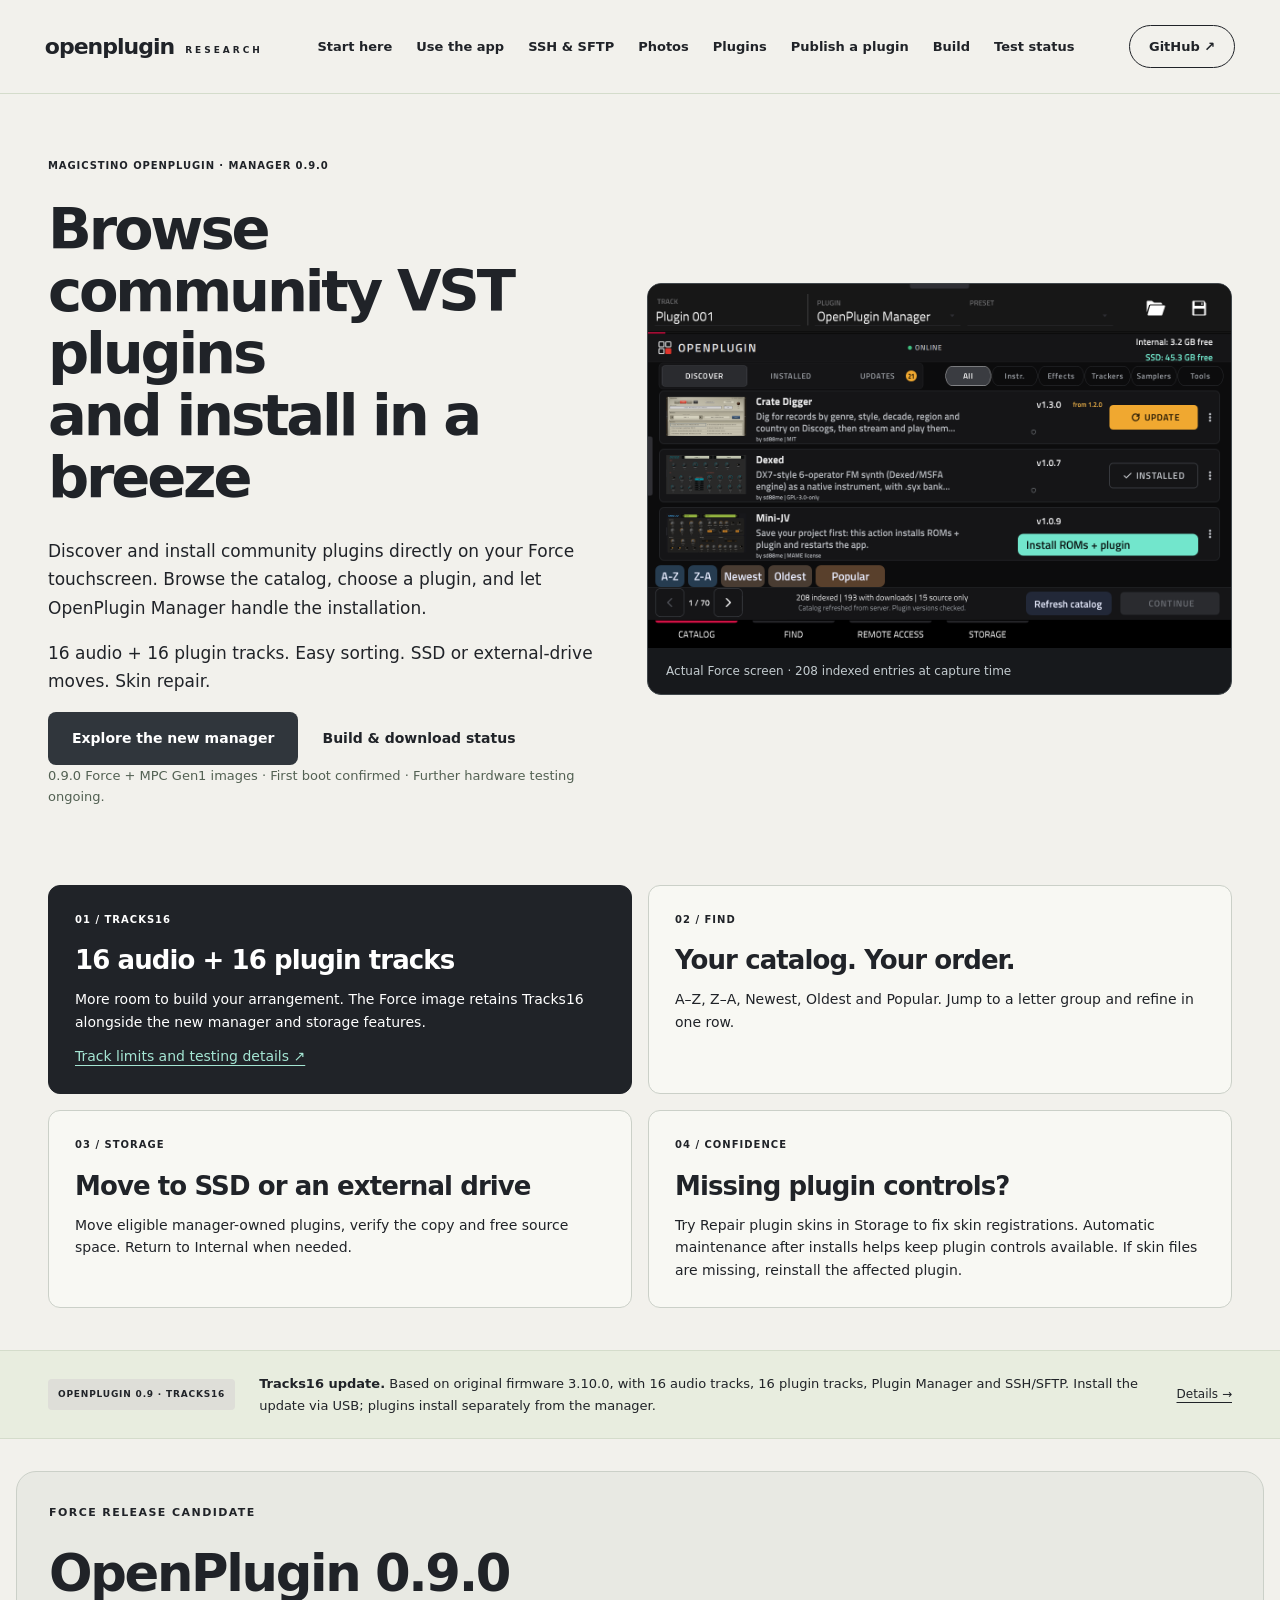
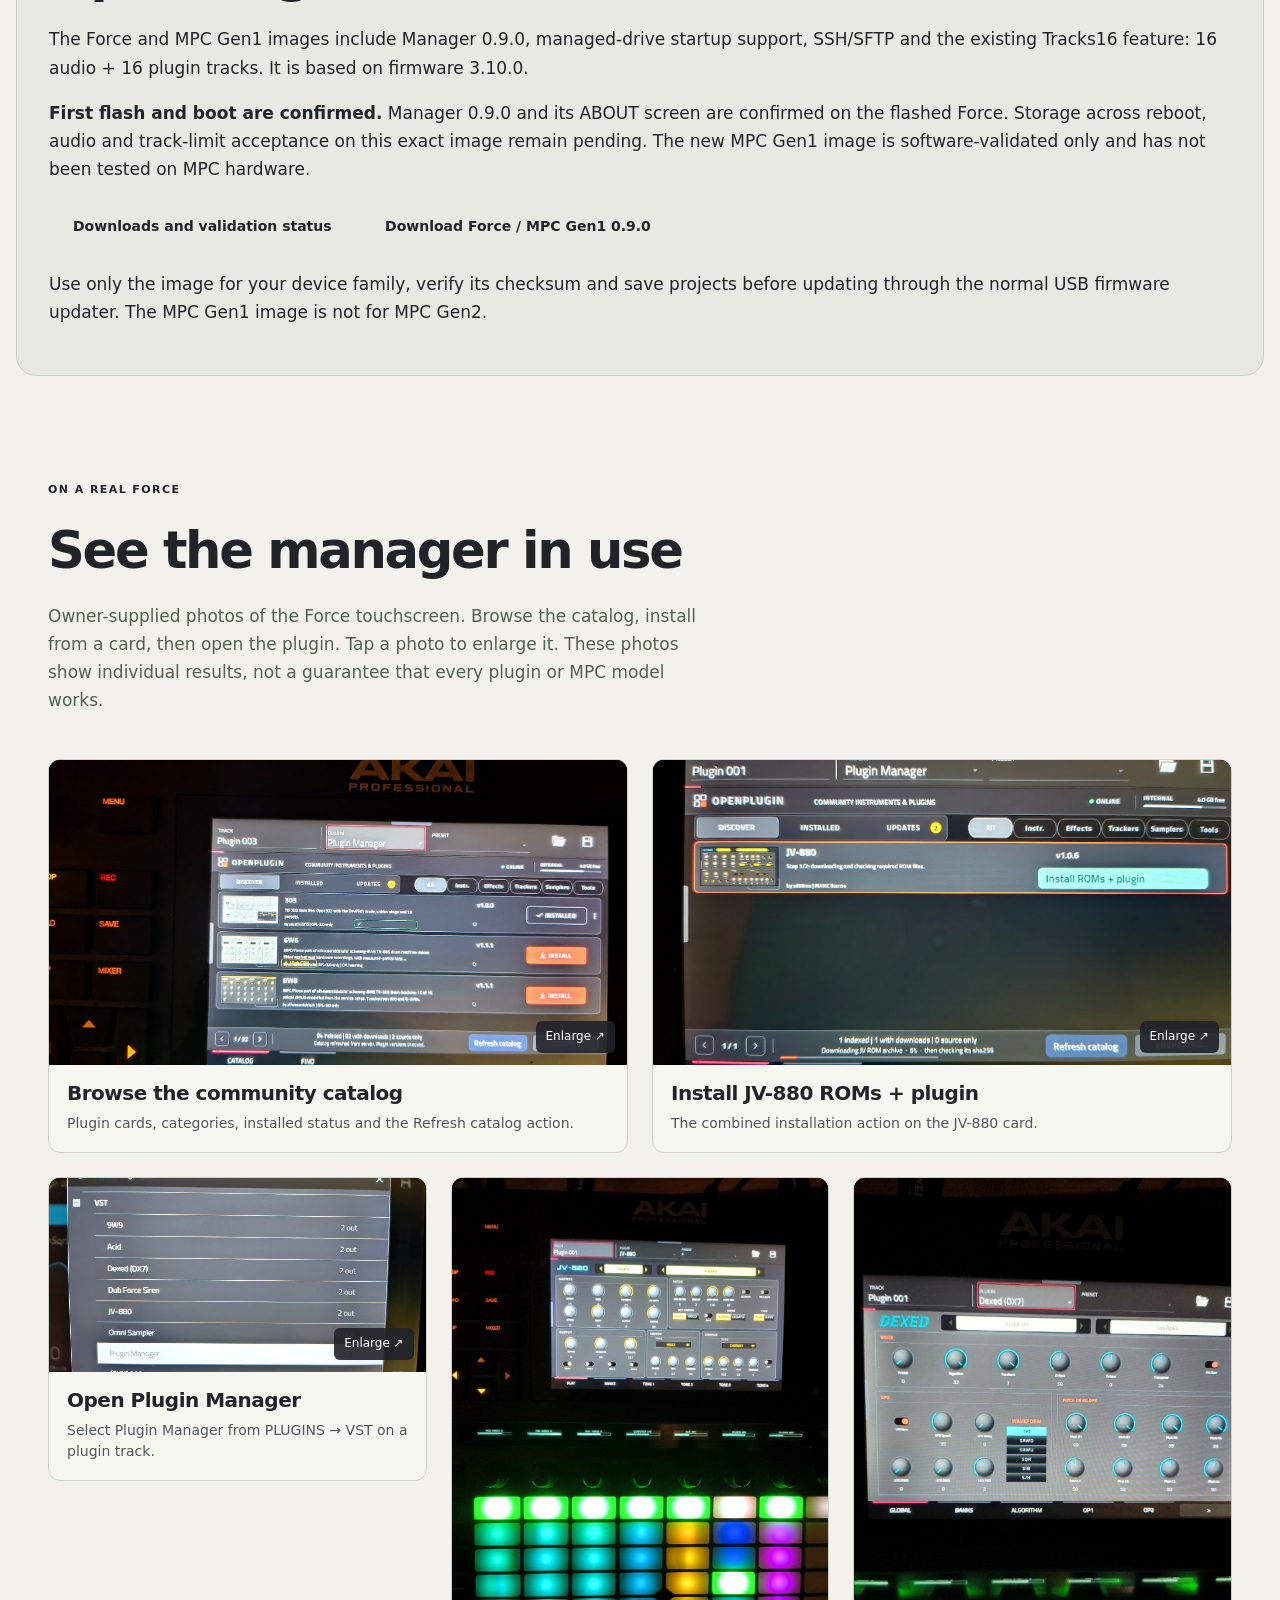
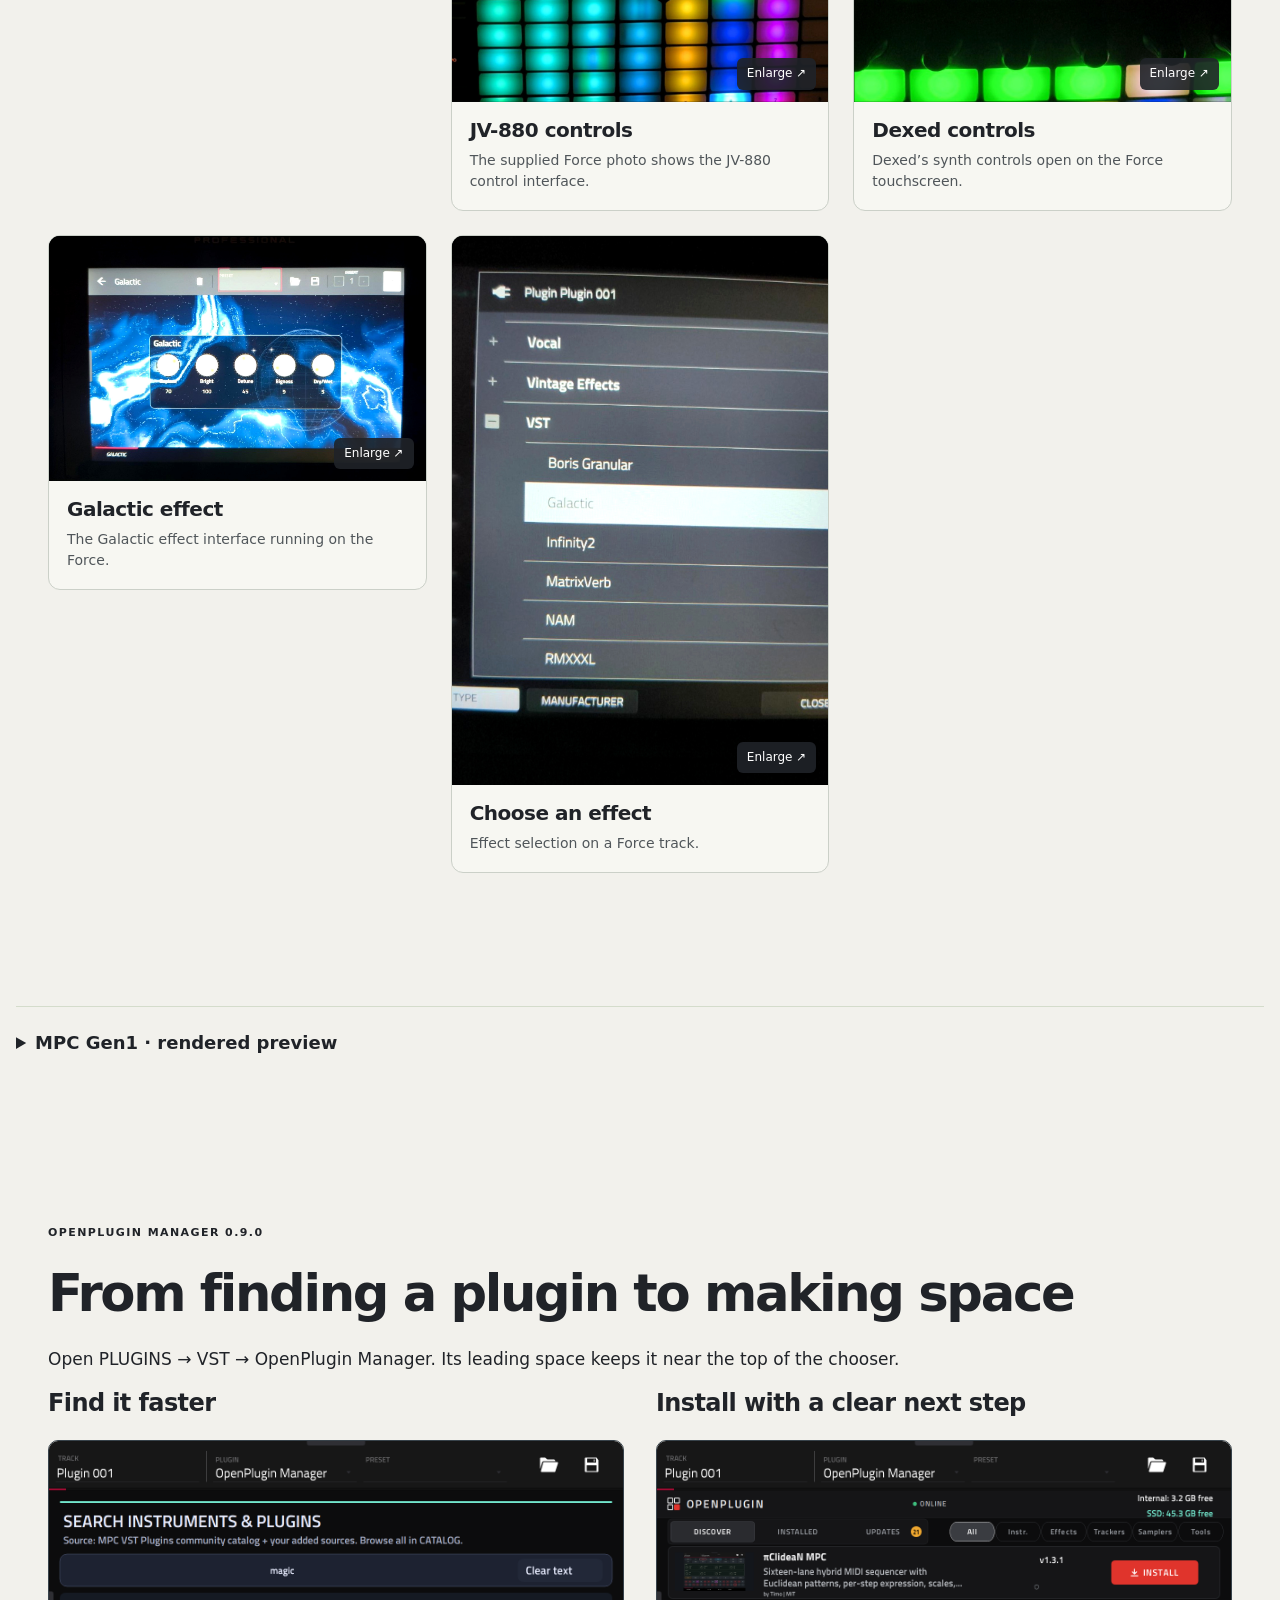
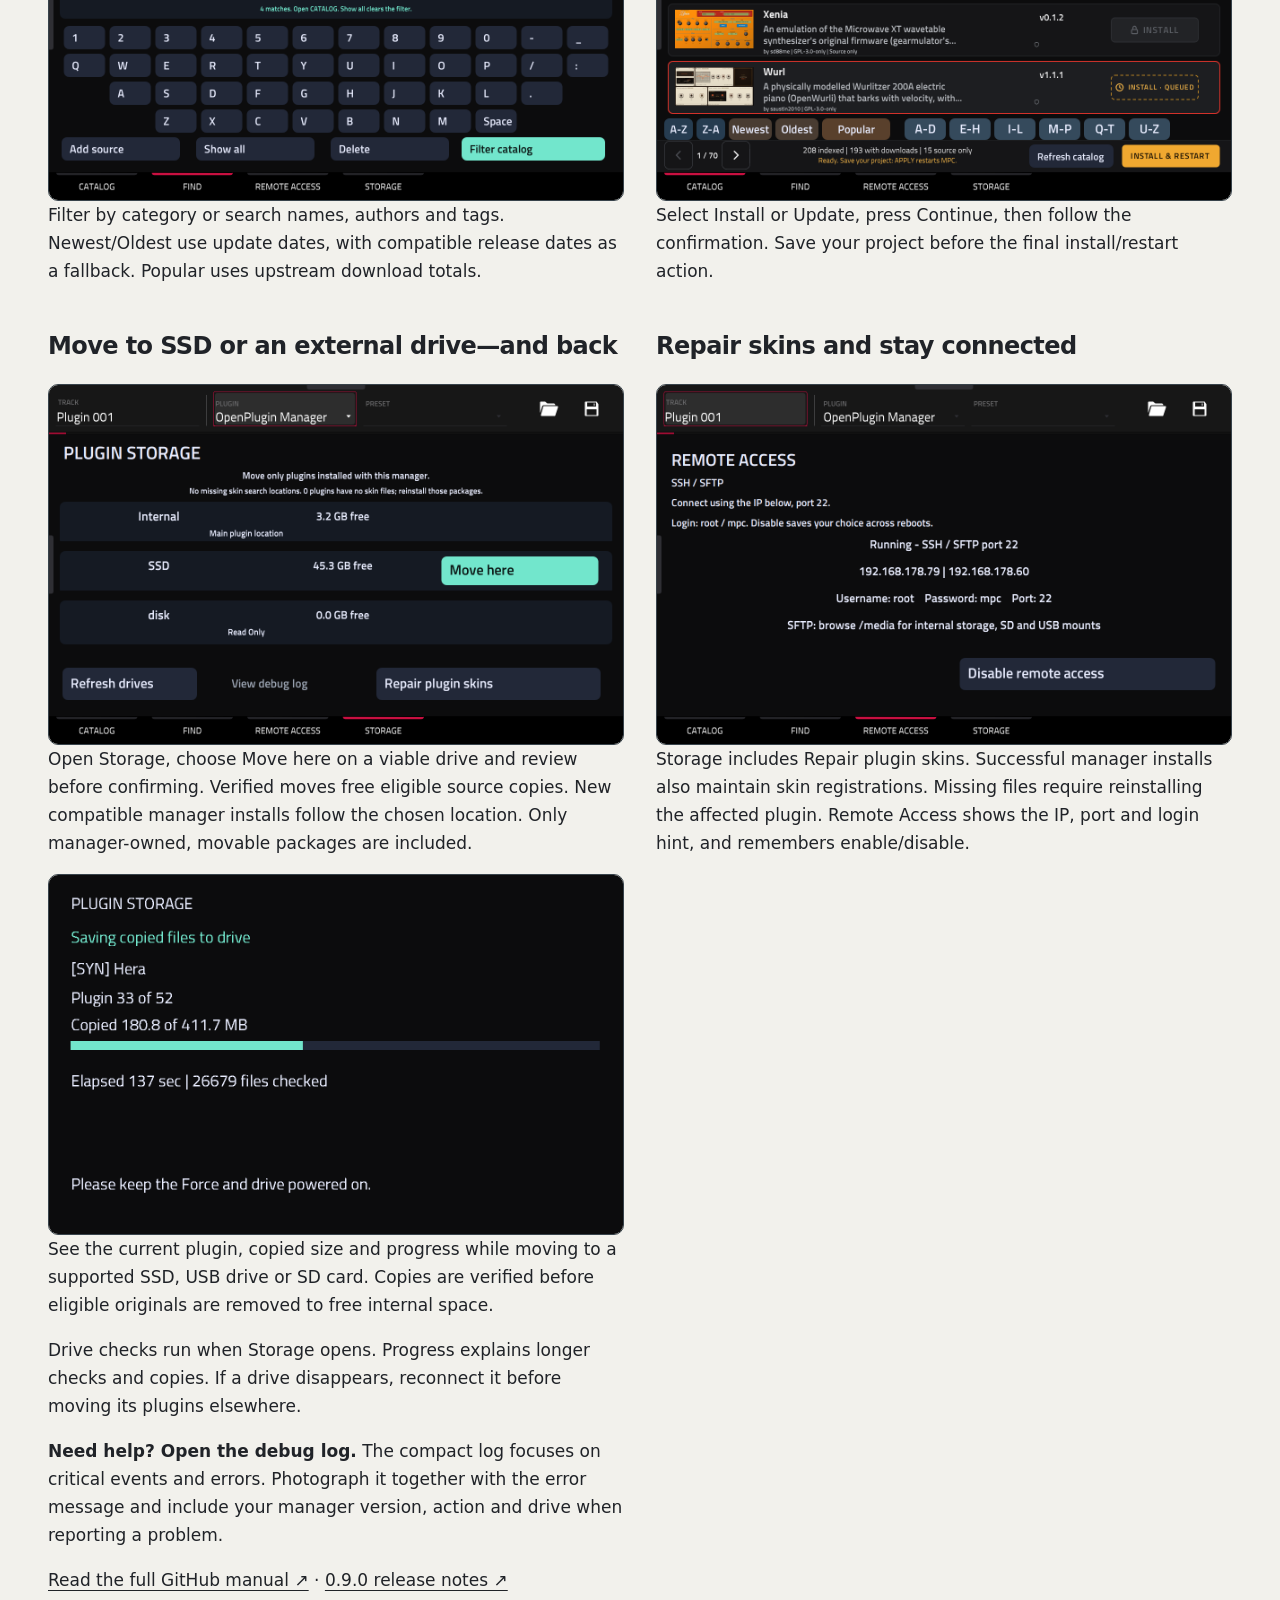
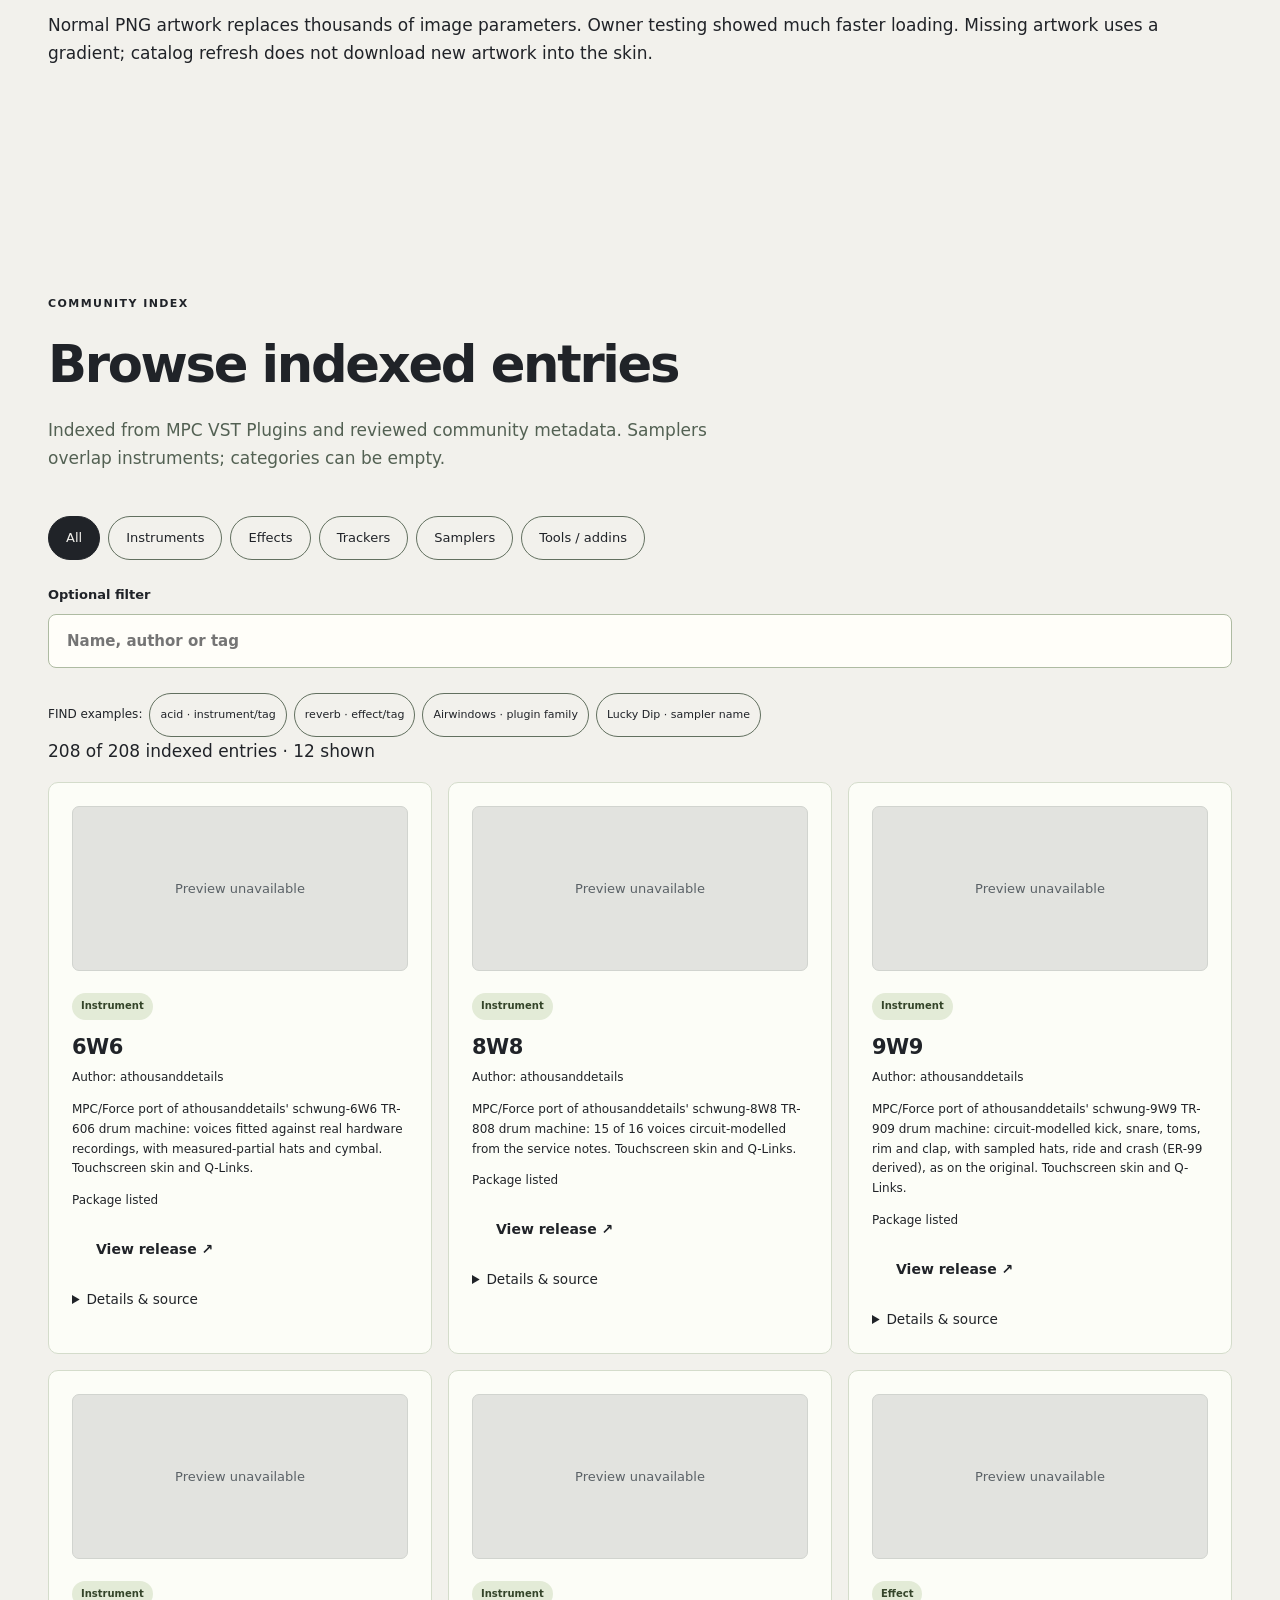
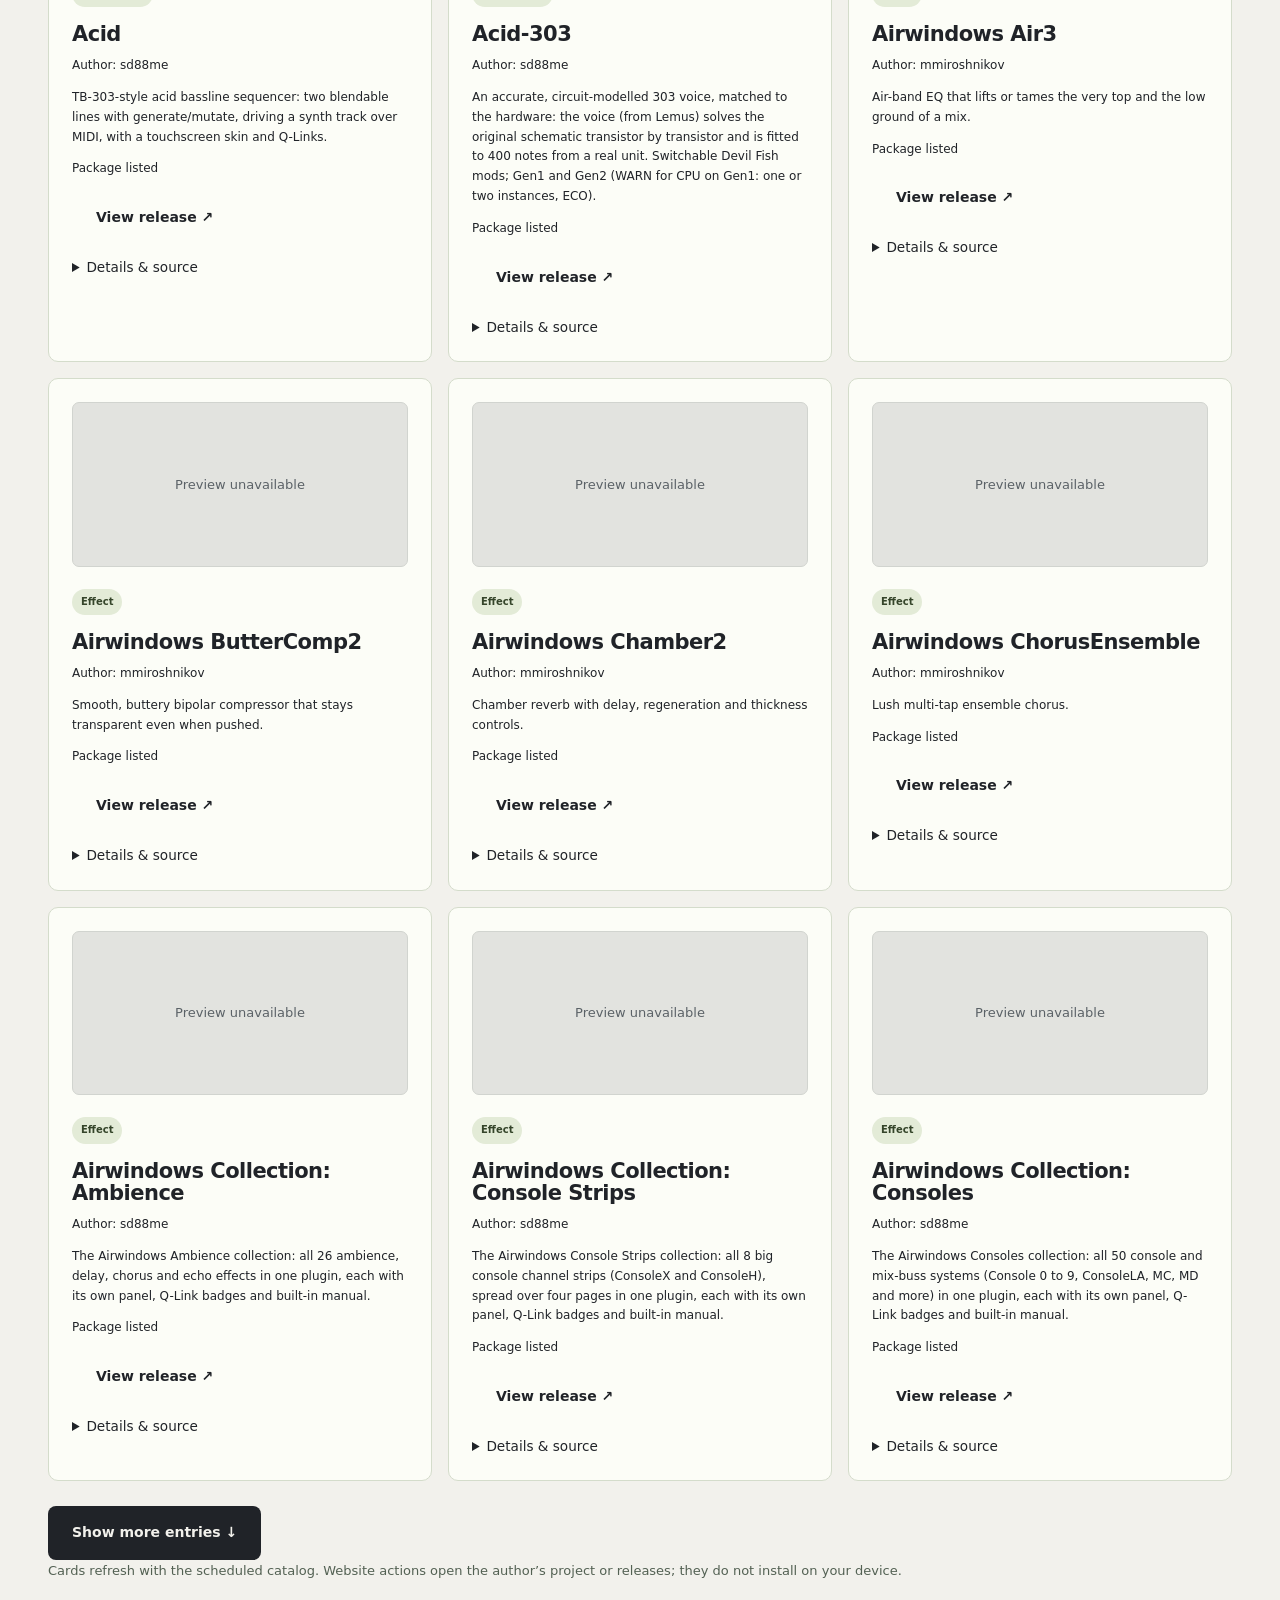
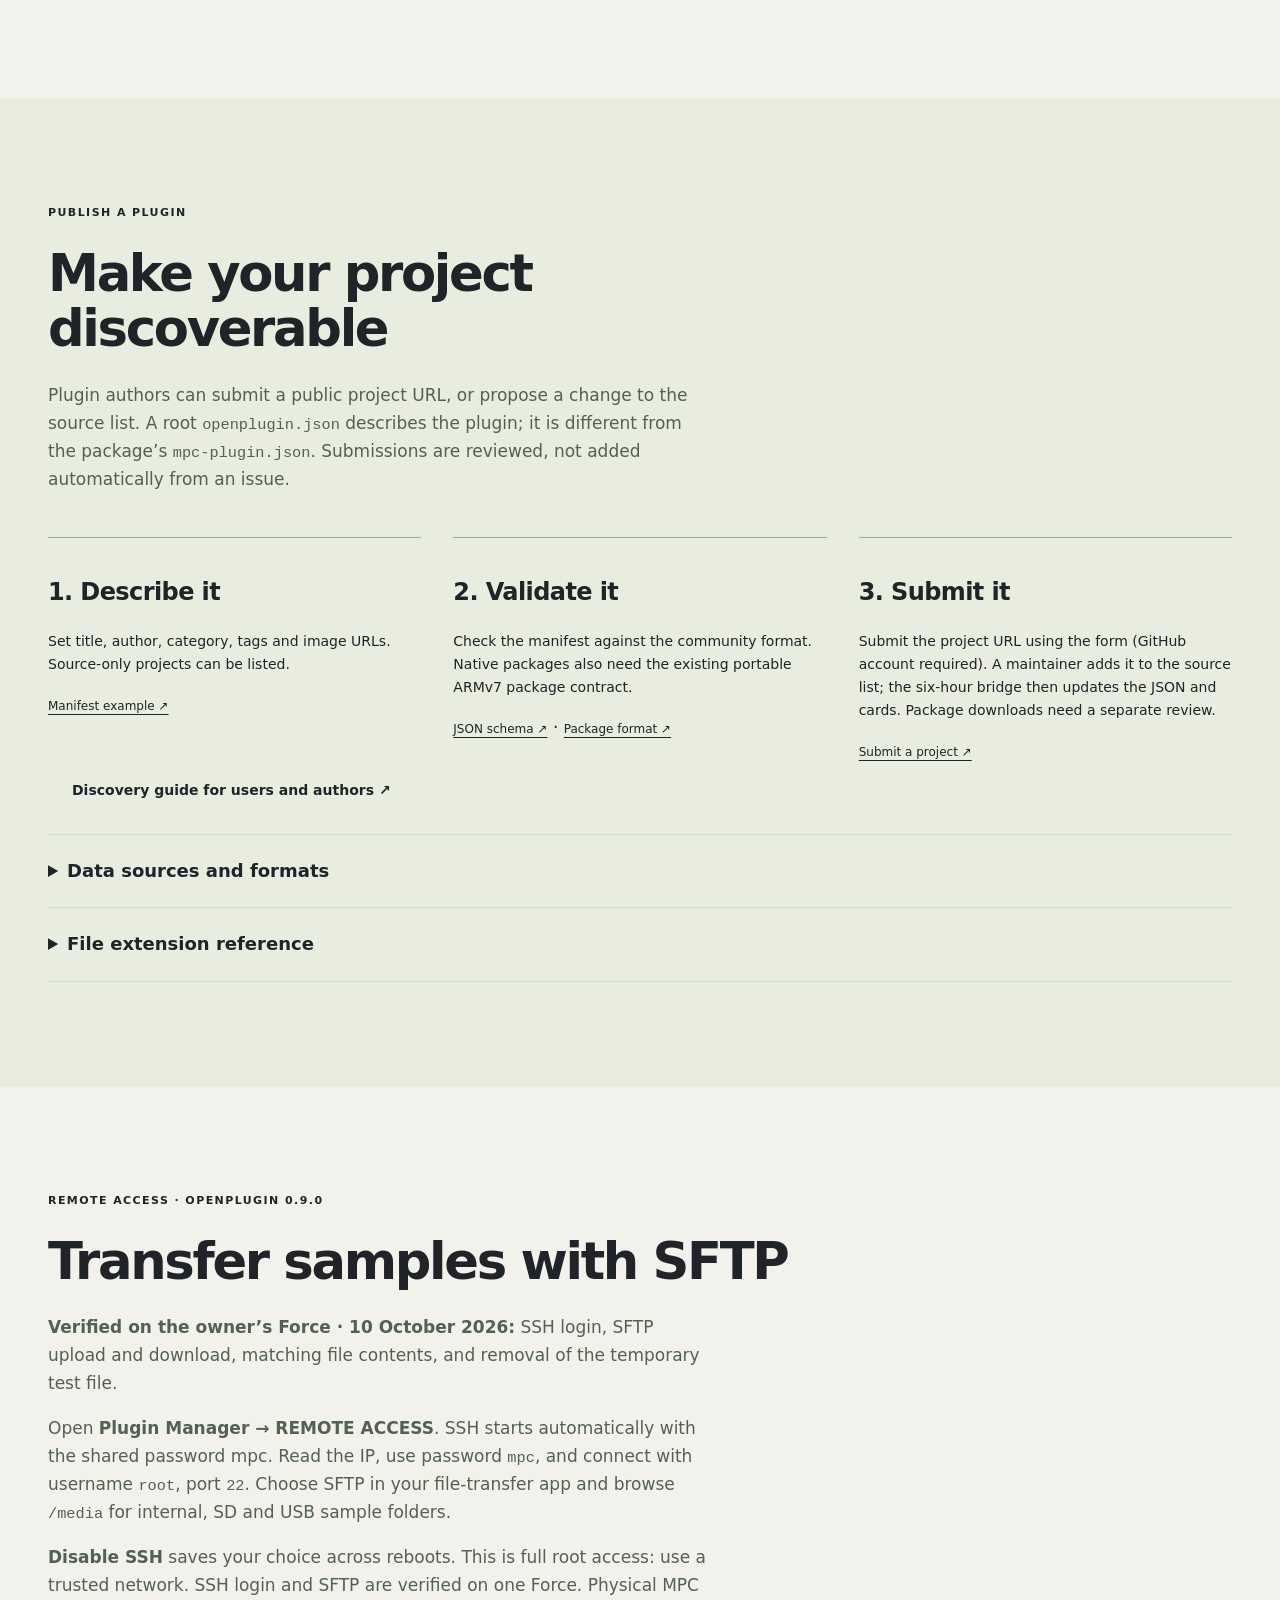
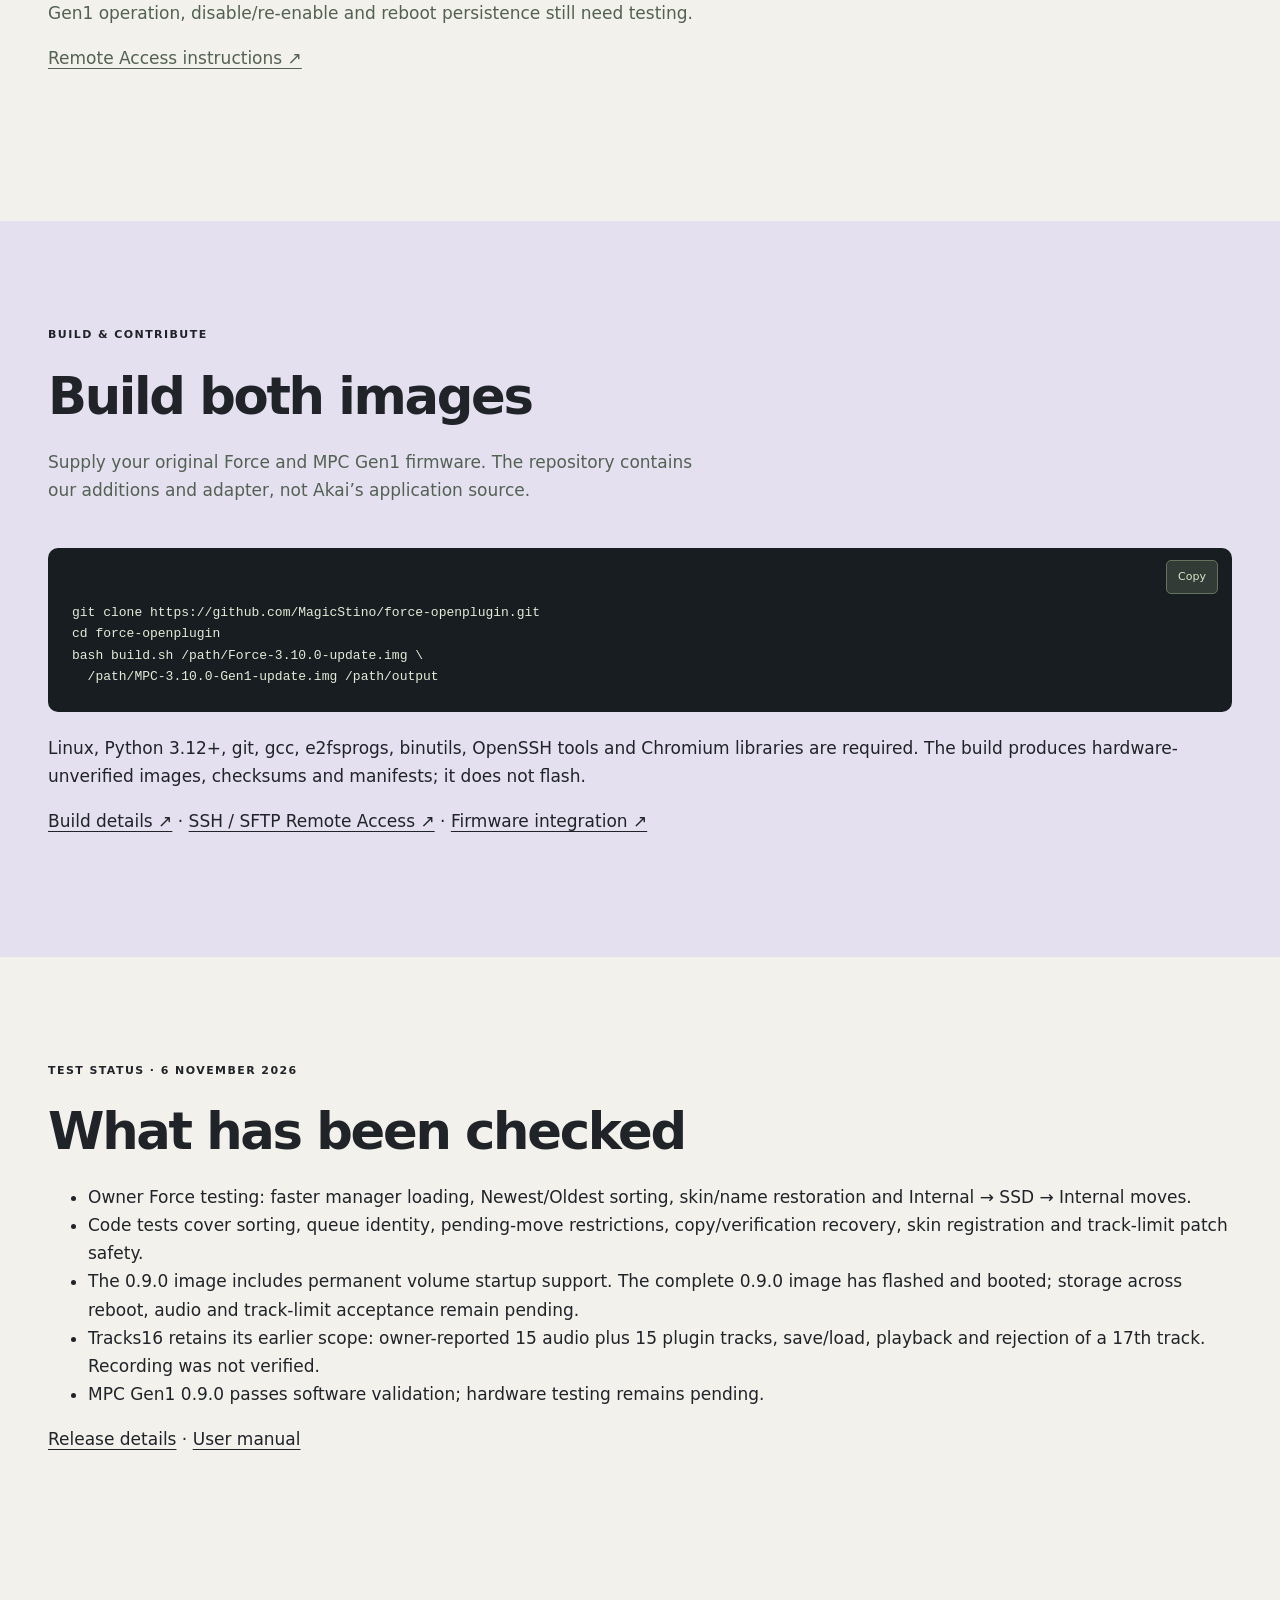
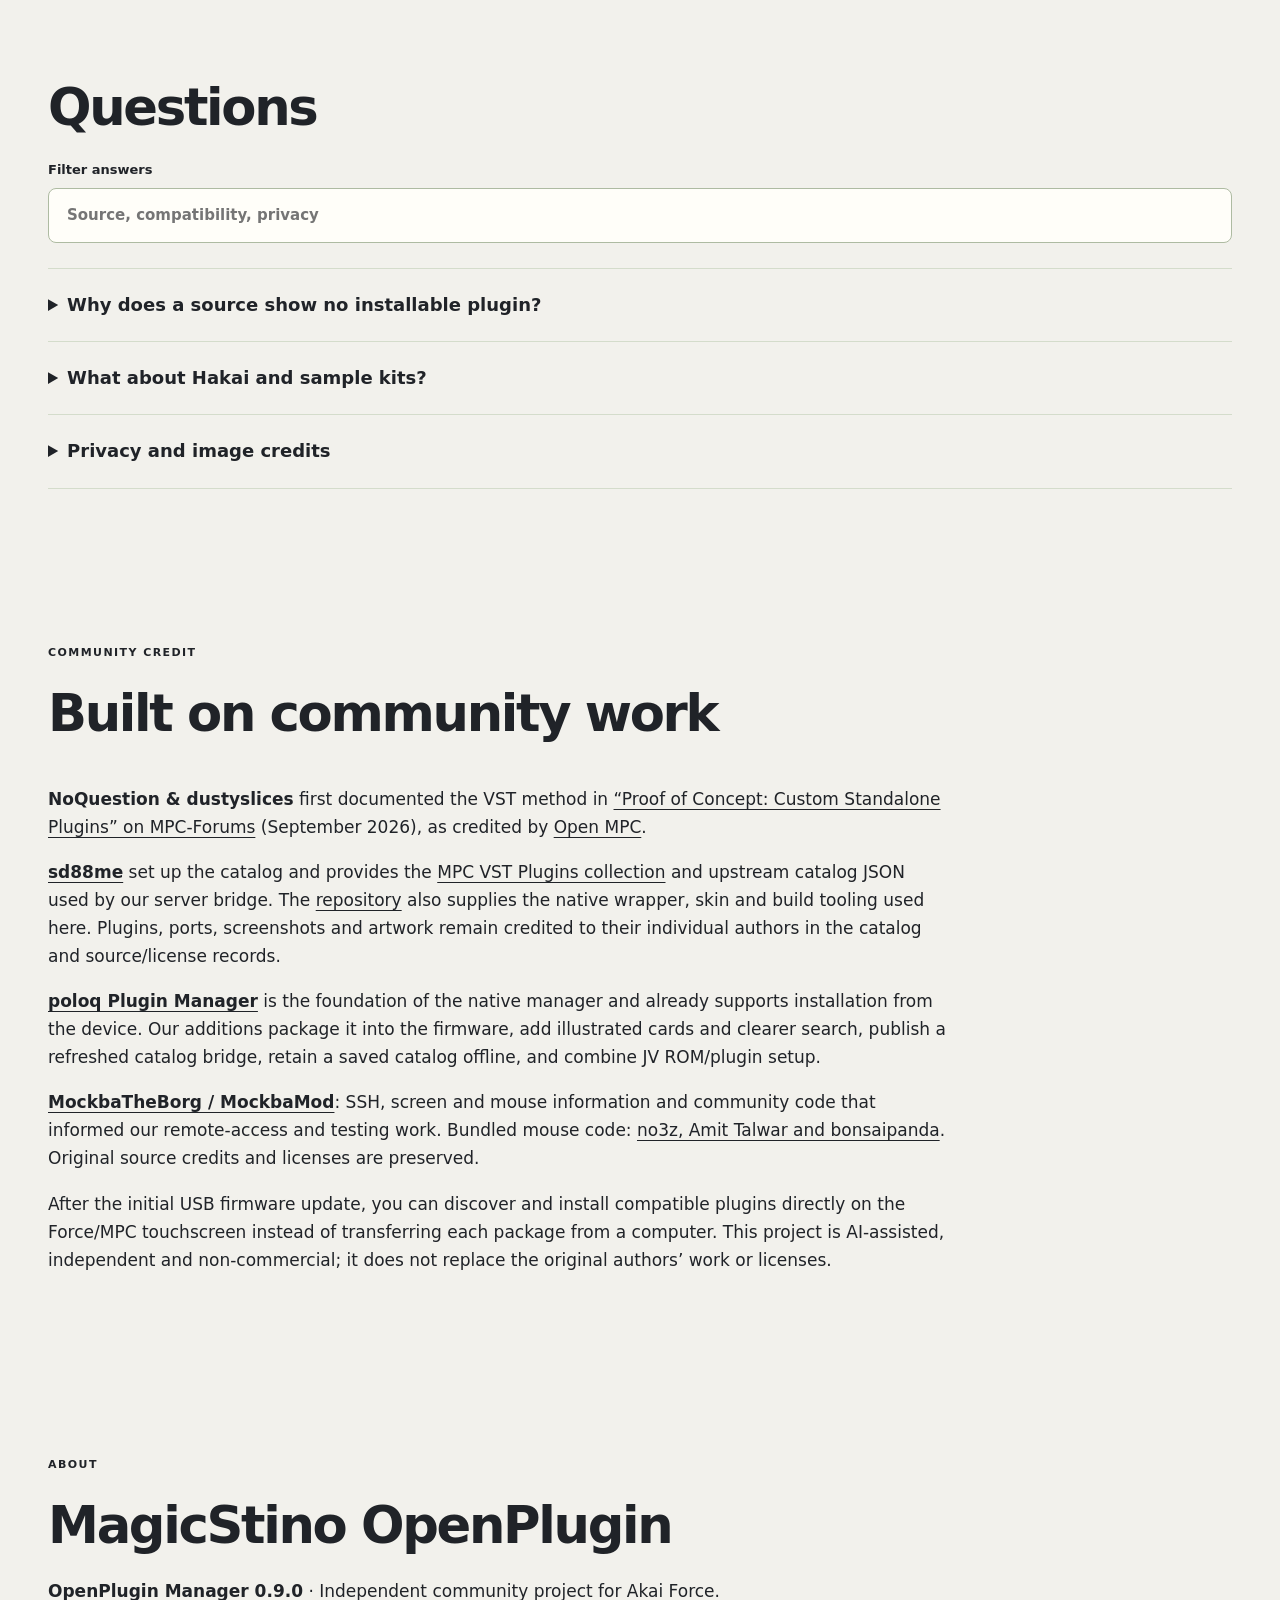
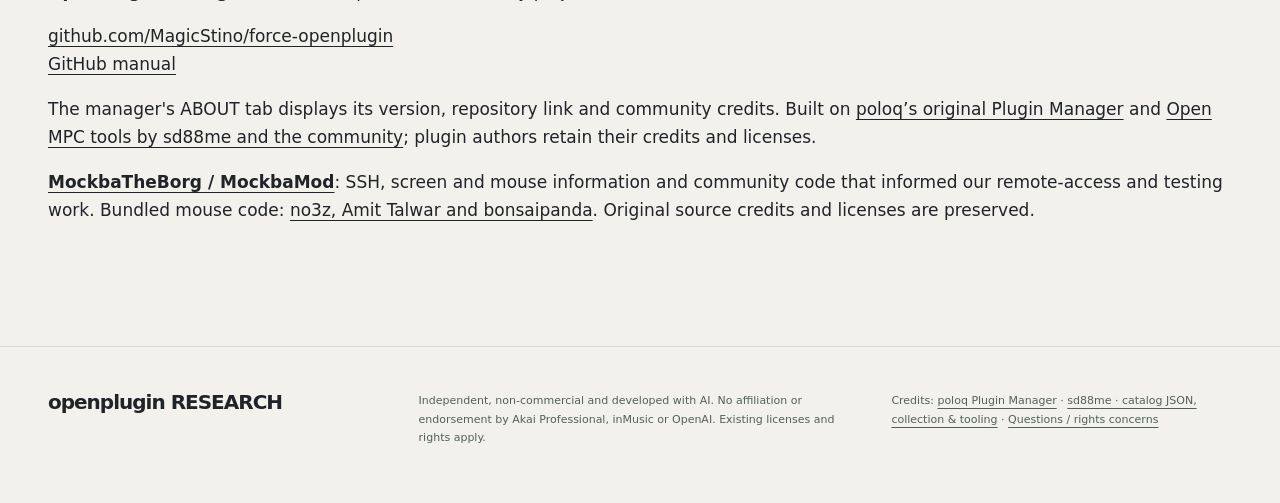
==== commit 9067c41c: "Explain compact debug logs alongside live move screenshots" ====
--- a/website/index.html
+++ b/website/index.html
@@ -6,7 +6,7 @@
 <meta name="twitter:card" content="summary_large_image"><meta name="twitter:title" content="MagicStino OpenPlugin 0.9 — Browse community VST plugins and install in a breeze"><meta name="twitter:description" content="Browse and install community plugins directly on your Force. With 16 audio + 16 plugin tracks, easy sorting, SSD or external-drive moves and skin repair."><meta name="twitter:image" content="https://magicstino.github.io/force-openplugin/assets/share-card-0.9.png"><meta name="twitter:image:alt" content="OpenPlugin: double the tracks, 200+ plugins and a real Force Plugin Manager photo">
 <meta name="theme-color" content="#17191c"><link rel="icon" href="assets/mark.svg" type="image/svg+xml"><link rel="stylesheet" href="style.css?v=manager-090"><script src="app.js?v=share-7" defer></script></head>
 <body><a class="skip" href="#main">Skip to content</a><header class="header"><a class="brand" href="#">openplugin <span class="brand-sub">RESEARCH</span></a><nav aria-label="Main navigation"><a href="#downloads">Start here</a><a href="#howtos">Use the app</a><a href="#remote-access">SSH &amp; SFTP</a><a href="#force-gallery">Photos</a><a href="#catalog">Plugins</a><a href="#sources">Publish a plugin</a><a href="#developers">Build</a><a href="#status">Test status</a></nav><a class="repo-link" href="https://github.com/MagicStino/force-openplugin">GitHub ↗</a></header><main id="main"><section class="hero wrap"><div class="hero-copy"><p class="eyebrow">MAGICSTINO OPENPLUGIN · MANAGER 0.9.0</p><h1>Browse community VST plugins<br>and install in a breeze</h1><p class="lede">Discover and install community plugins directly on your Force touchscreen. Browse the catalog, choose a plugin, and let OpenPlugin Manager handle the installation.</p><p>16 audio + 16 plugin tracks. Easy sorting. SSD or external-drive moves. Skin repair.</p><div class="hero-actions"><a class="button primary" href="#guide">Explore the new manager</a><a class="button" href="#downloads">Build &amp; download status</a></div><p class="small">0.9.0 Force + MPC Gen1 images · First boot confirmed · Further hardware testing ongoing.</p></div><figure class="hero-art"><img src="assets/manager-0.9/catalog.png" alt="OpenPlugin Manager running on the owner's Force" width="1280" height="800"><figcaption>Actual Force screen · 208 indexed entries at capture time</figcaption></figure></section>
-<section class="wrap usp-section" aria-label="OpenPlugin features"><div class="usp-grid"><article class="usp-highlight"><span class="usp-number">01 / TRACKS16</span><h2>16 audio + 16 plugin tracks</h2><p>More room to build your arrangement. The Force image retains Tracks16 alongside the new manager and storage features.</p><p><a href="https://github.com/MagicStino/force-openplugin/blob/main/docs/TRACKS16.md">Track limits and testing details ↗</a></p></article><article><span class="usp-number">02 / FIND</span><h2>Your catalog. Your order.</h2><p>A–Z, Z–A, Newest, Oldest and Popular. Jump to a letter group and refine in one row.</p></article><article><span class="usp-number">03 / STORAGE</span><h2>Move to SSD or an external drive</h2><p>Move eligible manager-owned plugins, verify the copy and free source space. Return to Internal when needed.</p></article><article><span class="usp-number">04 / CONFIDENCE</span><h2>Missing plugin controls?</h2><p>Try Repair plugin skins in Storage to fix skin registrations. Automatic maintenance after installs helps keep plugin controls available. If skin files are missing, reinstall the affected plugin.</p></article></div></section><div class="status-strip"><div class="wrap status-inner"><span class="chip">OPENPLUGIN 0.9 · TRACKS16</span><p><strong>Tracks16 update.</strong> Based on original firmware 3.10.0, with 16 audio tracks, 16 plugin tracks, Plugin Manager and SSH/SFTP. Install the update via USB; plugins install separately from the manager.</p><a href="#status">Details →</a></div></div><section class="wrap section getting-started" id="downloads"><p class="eyebrow">FORCE RELEASE CANDIDATE</p><h2>OpenPlugin 0.9.0</h2><p>The Force and MPC Gen1 images include Manager 0.9.0, managed-drive startup support, SSH/SFTP and the existing Tracks16 feature: 16 audio + 16 plugin tracks. It is based on firmware 3.10.0.</p><p><strong>First flash and boot are confirmed.</strong> Manager 0.9.0 and its ABOUT screen are confirmed on the flashed Force. Storage across reboot, audio and track-limit acceptance on this exact image remain pending. The new MPC Gen1 image is software-validated only and has not been tested on MPC hardware.</p><p><a class="button" href="https://github.com/MagicStino/force-openplugin/blob/main/docs/DOWNLOADS.md">Downloads and validation status</a> <a class="button" href="https://github.com/MagicStino/force-openplugin/releases/tag/v0.9.0">Download Force / MPC Gen1 0.9.0</a></p><p>Use only the image for your device family, verify its checksum and save projects before updating through the normal USB firmware updater. The MPC Gen1 image is not for MPC Gen2.</p></section><section class="wrap section hardware-gallery" id="force-gallery"><div class="section-heading"><p class="eyebrow">ON A REAL FORCE</p><h2>See the manager in use</h2><p>Owner-supplied photos of the Force touchscreen. Browse the catalog, install from a card, then open the plugin. Tap a photo to enlarge it. These photos show individual results, not a guarantee that every plugin or MPC model works.</p></div><div class="hardware-photo-grid"><figure class="hardware-photo photo-featured"><button class="photo-open" type="button" data-photo="assets/force-photos/catalog.jpg" data-title="Browse the community catalog" data-caption="Plugin cards, categories, installed status and the Refresh catalog action." data-ratio="1.891994917407878" data-rotate="false" aria-label="Enlarge photo: Browse the community catalog"><span class="photo-frame" style="--photo-ratio:1.891994917407878"><img src="assets/force-photos/catalog.jpg" width="1489" height="787" loading="lazy" alt="Browse the community catalog on a physical Akai Force"></span><span class="photo-enlarge" aria-hidden="true">Enlarge ↗</span></button><figcaption><h3>Browse the community catalog</h3><p>Plugin cards, categories, installed status and the Refresh catalog action.</p></figcaption></figure><figure class="hardware-photo photo-featured"><button class="photo-open" type="button" data-photo="assets/force-photos/jv-setup.jpg" data-title="Install JV-880 ROMs + plugin" data-caption="The combined installation action on the JV-880 card." data-ratio="1.891994917407878" data-rotate="false" aria-label="Enlarge photo: Install JV-880 ROMs + plugin"><span class="photo-frame" style="--photo-ratio:1.891994917407878"><img src="assets/force-photos/jv-setup.jpg" width="1489" height="787" loading="lazy" alt="Install JV-880 ROMs + plugin on a physical Akai Force"></span><span class="photo-enlarge" aria-hidden="true">Enlarge ↗</span></button><figcaption><h3>Install JV-880 ROMs + plugin</h3><p>The combined installation action on the JV-880 card.</p></figcaption></figure><figure class="hardware-photo"><button class="photo-open" type="button" data-photo="assets/force-photos/plugin-selection.jpg" data-title="Open Plugin Manager" data-caption="Select Plugin Manager from PLUGINS → VST on a plugin track." data-ratio="1.9362808842652797" data-rotate="false" aria-label="Enlarge photo: Open Plugin Manager"><span class="photo-frame" style="--photo-ratio:1.9362808842652797"><img src="assets/force-photos/plugin-selection.jpg" width="1489" height="769" loading="lazy" alt="Open Plugin Manager on a physical Akai Force"></span><span class="photo-enlarge" aria-hidden="true">Enlarge ↗</span></button><figcaption><h3>Open Plugin Manager</h3><p>Select Plugin Manager from PLUGINS → VST on a plugin track.</p></figcaption></figure><figure class="hardware-photo"><button class="photo-open" type="button" data-photo="assets/force-photos/jv-controls.jpg" data-title="JV-880 controls" data-caption="The supplied Force photo shows the JV-880 control interface." data-ratio="0.7183002056202878" data-rotate="true" aria-label="Enlarge photo: JV-880 controls"><span class="photo-frame photo-rotated" style="--photo-ratio:0.7183002056202878"><img src="assets/force-photos/jv-controls.jpg" width="1459" height="1048" loading="lazy" alt="JV-880 controls on a physical Akai Force"></span><span class="photo-enlarge" aria-hidden="true">Enlarge ↗</span></button><figcaption><h3>JV-880 controls</h3><p>The supplied Force photo shows the JV-880 control interface.</p></figcaption></figure><figure class="hardware-photo"><button class="photo-open" type="button" data-photo="assets/force-photos/dexed.jpg" data-title="Dexed controls" data-caption="Dexed’s synth controls open on the Force touchscreen." data-ratio="0.7183002056202878" data-rotate="true" aria-label="Enlarge photo: Dexed controls"><span class="photo-frame photo-rotated" style="--photo-ratio:0.7183002056202878"><img src="assets/force-photos/dexed.jpg" width="1459" height="1048" loading="lazy" alt="Dexed controls on a physical Akai Force"></span><span class="photo-enlarge" aria-hidden="true">Enlarge ↗</span></button><figcaption><h3>Dexed controls</h3><p>Dexed’s synth controls open on the Force touchscreen.</p></figcaption></figure><figure class="hardware-photo"><button class="photo-open" type="button" data-photo="assets/force-photos/galactic.jpg" data-title="Galactic effect" data-caption="The Galactic effect interface running on the Force." data-ratio="1.5316184351554127" data-rotate="false" aria-label="Enlarge photo: Galactic effect"><span class="photo-frame" style="--photo-ratio:1.5316184351554127"><img src="assets/force-photos/galactic.jpg" width="1429" height="933" loading="lazy" alt="Galactic effect on a physical Akai Force"></span><span class="photo-enlarge" aria-hidden="true">Enlarge ↗</span></button><figcaption><h3>Galactic effect</h3><p>The Galactic effect interface running on the Force.</p></figcaption></figure><figure class="hardware-photo"><button class="photo-open" type="button" data-photo="assets/force-photos/effect-selection.jpg" data-title="Choose an effect" data-caption="Effect selection on a Force track." data-ratio="0.6850944716585025" data-rotate="true" aria-label="Enlarge photo: Choose an effect"><span class="photo-frame photo-rotated" style="--photo-ratio:0.6850944716585025"><img src="assets/force-photos/effect-selection.jpg" width="1429" height="979" loading="lazy" alt="Choose an effect on a physical Akai Force"></span><span class="photo-enlarge" aria-hidden="true">Enlarge ↗</span></button><figcaption><h3>Choose an effect</h3><p>Effect selection on a Force track.</p></figcaption></figure></div></section><details class="wrap accordion mpc-render"><summary>MPC Gen1 · rendered preview</summary><div><p>This is a styled render, not a hardware photo. Physical MPC operation still needs testing.</p><img src="assets/mpc-preview.png" width="1200" height="840" loading="lazy" alt="Rendered MPC Gen1 concept with the native manager interface"></div></details><section class="wrap section" id="howtos"><div id="guide"><p class="eyebrow">OPENPLUGIN MANAGER 0.9.0</p><h2>From finding a plugin to making space</h2><p>Open PLUGINS → VST → OpenPlugin Manager. Its leading space keeps it near the top of the chooser.</p><div class="release-guide"><article><h3>Find it faster</h3><img src="assets/manager-0.9/find.png" alt="FIND screen on Force" loading="lazy"><p>Filter by category or search names, authors and tags. Newest/Oldest use update dates, with compatible release dates as a fallback. Popular uses upstream download totals.</p></article><article><h3>Install with a clear next step</h3><img src="assets/manager-0.9/install.png" alt="Queued installation on Force" loading="lazy"><p>Select Install or Update, press Continue, then follow the confirmation. Save your project before the final install/restart action.</p></article><article><h3>Move to SSD or an external drive—and back</h3><img src="assets/manager-0.9/storage.png" alt="Storage drive rows with Internal and SSD on Force" loading="lazy"><p>Open Storage, choose Move here on a viable drive and review before confirming. Verified moves free eligible source copies. New compatible manager installs follow the chosen location. Only manager-owned, movable packages are included.</p><img src="assets/manager-0.9/moving.png" alt="Real Force move progress: plugin 33 of 52, 180.8 of 411.7 MB copied" loading="lazy"><p>See the current plugin, copied size and progress while moving to a supported SSD, USB drive or SD card. Copies are verified before eligible originals are removed to free internal space.</p><p>Drive checks run when Storage opens. Progress explains longer checks and copies. If a drive disappears, reconnect it before moving its plugins elsewhere.</p></article><article><h3>Repair skins and stay connected</h3><img src="assets/manager-0.9/remote.png" alt="SSH and SFTP controls on Force" loading="lazy"><p>Storage includes Repair plugin skins. Successful manager installs also maintain skin registrations. Missing files require reinstalling the affected plugin. Remote Access shows the IP, port and login hint, and remembers enable/disable.</p></article></div><p><a href="https://github.com/MagicStino/force-openplugin/blob/main/docs/GUIDE.md">Read the full GitHub manual ↗</a> · <a href="https://github.com/MagicStino/force-openplugin/blob/main/docs/RELEASE-0.9.0.md">0.9.0 release notes ↗</a></p><p>Normal PNG artwork replaces thousands of image parameters. Owner testing showed much faster loading. Missing artwork uses a gradient; catalog refresh does not download new artwork into the skin.</p></div></section><section class="wrap section" id="catalog"><div class="section-heading"><p class="eyebrow">COMMUNITY INDEX</p><h2>Browse indexed entries</h2><p>Indexed from MPC VST Plugins and reviewed community metadata. Samplers overlap instruments; categories can be empty.</p></div><div class="catalog-filters" role="group" aria-label="Catalog category"><button class="selected" aria-pressed="true" data-kind="all">All</button><button aria-pressed="false" data-kind="instrument">Instruments</button><button aria-pressed="false" data-kind="effect">Effects</button><button aria-pressed="false" data-kind="tracker">Trackers</button><button aria-pressed="false" data-kind="sampler">Samplers</button><button aria-pressed="false" data-kind="addin">Tools / addins</button></div><label class="faq-search" for="catalog-query">Optional filter<input id="catalog-query" type="search" placeholder="Name, author or tag"></label><div class="examples">FIND examples: <button data-example="acid">acid · instrument/tag</button><button data-example="reverb">reverb · effect/tag</button><button data-example="Airwindows">Airwindows · plugin family</button><button data-example="Lucky Dip">Lucky Dip · sampler name</button></div><p id="catalog-count" role="status">Loading catalog…</p><div id="catalog-cards" class="catalog-grid"></div><button id="catalog-more" class="button dark" hidden>Show more entries ↓</button><noscript><p>Browse the <a href="https://open-mpc.github.io/">upstream community catalog</a>. The guides below work without JavaScript.</p></noscript><p class="small">Cards refresh with the scheduled catalog. Website actions open the author’s project or releases; they do not install on your device.</p></section><section class="sources-section section" id="sources"><div class="wrap"><div class="section-heading"><p class="eyebrow">PUBLISH A PLUGIN</p><h2>Make your project discoverable</h2><p>Plugin authors can submit a public project URL, or propose a change to the source list. A root <code>openplugin.json</code> describes the plugin; it is different from the package’s <code>mpc-plugin.json</code>. Submissions are reviewed, not added automatically from an issue.</p></div><div class="source-types"><article><h3>1. Describe it</h3><p>Set title, author, category, tags and image URLs. Source-only projects can be listed.</p><a href="https://github.com/MagicStino/force-openplugin/blob/main/catalog/example.openplugin.json">Manifest example ↗</a></article><article><h3>2. Validate it</h3><p>Check the manifest against the community format. Native packages also need the existing portable ARMv7 package contract.</p><a href="schema/community-plugin.schema.json">JSON schema ↗</a> · <a href="https://github.com/MagicStino/force-openplugin/blob/main/docs/SOURCES.md">Package format ↗</a></article><article><h3>3. Submit it</h3><p>Submit the project URL using the form (GitHub account required). A maintainer adds it to the source list; the six-hour bridge then updates the JSON and cards. Package downloads need a separate review.</p><a href="https://github.com/MagicStino/force-openplugin/issues/new?template=plugin-submission.yml">Submit a project ↗</a></article></div><p><a class="button" href="https://github.com/MagicStino/force-openplugin/blob/main/docs/DISCOVERY.md">Discovery guide for users and authors ↗</a></p><details class="accordion"><summary>Data sources and formats</summary><div><p>The bridge starts with <a href="https://open-mpc.github.io/catalog.json">MPC VST Plugins</a>, then checks registered repositories and bounded GitHub searches. Search matches without a valid manifest remain candidates.</p><p><a href="catalog.json">App catalog</a> · <a href="discovery.json">Discovery report</a> · <a href="https://github.com/MagicStino/force-openplugin/blob/main/catalog/sources.json">Source registry</a></p><p>Device FIND accepts <code>owner/repository</code> or its GitHub URL. It checks the latest stable release for <code>-mpc-armv7.zip</code>, a SHA256 digest and <code>mpc-plugin.json</code>. Arbitrary websites and desktop VSTs are not supported inputs.</p></div></details><details class="accordion" id="formats"><summary>File extension reference</summary><div><p><code>.zip</code> package · <code>.so</code> native library · <code>.json</code> metadata · <code>.xml</code> registration · <code>.xpl</code> preset · <code>.xpj</code> project · <code>.sh</code> installer · <code>.img</code> firmware · <code>.sha256</code> checksum · <code>.pub</code> public SSH key.</p><p>Desktop <code>.dll</code>, <code>.exe</code>, <code>.dmg</code> and general <code>.vst3</code> bundles are not native MPC packages.</p></div></details></div></section><section class="wrap section" id="remote-access"><div class="section-heading"><p class="eyebrow">REMOTE ACCESS · OPENPLUGIN 0.9.0</p><h2>Transfer samples with SFTP</h2><p><strong>Verified on the owner’s Force · 10 October 2026:</strong> SSH login, SFTP upload and download, matching file contents, and removal of the temporary test file.</p><p>Open <strong>Plugin Manager → REMOTE ACCESS</strong>. SSH starts automatically with the shared password mpc. Read the IP, use password <code>mpc</code>, and connect with username <code>root</code>, port <code>22</code>. Choose SFTP in your file-transfer app and browse <code>/media</code> for internal, SD and USB sample folders.</p><p><strong>Disable SSH</strong> saves your choice across reboots. This is full root access: use a trusted network. SSH login and SFTP are verified on one Force. Physical MPC Gen1 operation, disable/re-enable and reboot persistence still need testing.</p><p><a href="https://github.com/MagicStino/force-openplugin/blob/main/docs/SSH.md">Remote Access instructions ↗</a></p></div></section><section class="workbench section" id="developers"><div class="wrap"><div class="section-heading"><p class="eyebrow">BUILD &amp; CONTRIBUTE</p><h2>Build both images</h2><p>Supply your original Force and MPC Gen1 firmware. The repository contains our additions and adapter, not Akai’s application source.</p></div><div class="code-box"><button class="copy" data-copy="build-command">Copy</button><pre id="build-command"><code>git clone https://github.com/MagicStino/force-openplugin.git
+<section class="wrap usp-section" aria-label="OpenPlugin features"><div class="usp-grid"><article class="usp-highlight"><span class="usp-number">01 / TRACKS16</span><h2>16 audio + 16 plugin tracks</h2><p>More room to build your arrangement. The Force image retains Tracks16 alongside the new manager and storage features.</p><p><a href="https://github.com/MagicStino/force-openplugin/blob/main/docs/TRACKS16.md">Track limits and testing details ↗</a></p></article><article><span class="usp-number">02 / FIND</span><h2>Your catalog. Your order.</h2><p>A–Z, Z–A, Newest, Oldest and Popular. Jump to a letter group and refine in one row.</p></article><article><span class="usp-number">03 / STORAGE</span><h2>Move to SSD or an external drive</h2><p>Move eligible manager-owned plugins, verify the copy and free source space. Return to Internal when needed.</p></article><article><span class="usp-number">04 / CONFIDENCE</span><h2>Missing plugin controls?</h2><p>Try Repair plugin skins in Storage to fix skin registrations. Automatic maintenance after installs helps keep plugin controls available. If skin files are missing, reinstall the affected plugin.</p></article></div></section><div class="status-strip"><div class="wrap status-inner"><span class="chip">OPENPLUGIN 0.9 · TRACKS16</span><p><strong>Tracks16 update.</strong> Based on original firmware 3.10.0, with 16 audio tracks, 16 plugin tracks, Plugin Manager and SSH/SFTP. Install the update via USB; plugins install separately from the manager.</p><a href="#status">Details →</a></div></div><section class="wrap section getting-started" id="downloads"><p class="eyebrow">FORCE RELEASE CANDIDATE</p><h2>OpenPlugin 0.9.0</h2><p>The Force and MPC Gen1 images include Manager 0.9.0, managed-drive startup support, SSH/SFTP and the existing Tracks16 feature: 16 audio + 16 plugin tracks. It is based on firmware 3.10.0.</p><p><strong>First flash and boot are confirmed.</strong> Manager 0.9.0 and its ABOUT screen are confirmed on the flashed Force. Storage across reboot, audio and track-limit acceptance on this exact image remain pending. The new MPC Gen1 image is software-validated only and has not been tested on MPC hardware.</p><p><a class="button" href="https://github.com/MagicStino/force-openplugin/blob/main/docs/DOWNLOADS.md">Downloads and validation status</a> <a class="button" href="https://github.com/MagicStino/force-openplugin/releases/tag/v0.9.0">Download Force / MPC Gen1 0.9.0</a></p><p>Use only the image for your device family, verify its checksum and save projects before updating through the normal USB firmware updater. The MPC Gen1 image is not for MPC Gen2.</p></section><section class="wrap section hardware-gallery" id="force-gallery"><div class="section-heading"><p class="eyebrow">ON A REAL FORCE</p><h2>See the manager in use</h2><p>Owner-supplied photos of the Force touchscreen. Browse the catalog, install from a card, then open the plugin. Tap a photo to enlarge it. These photos show individual results, not a guarantee that every plugin or MPC model works.</p></div><div class="hardware-photo-grid"><figure class="hardware-photo photo-featured"><button class="photo-open" type="button" data-photo="assets/force-photos/catalog.jpg" data-title="Browse the community catalog" data-caption="Plugin cards, categories, installed status and the Refresh catalog action." data-ratio="1.891994917407878" data-rotate="false" aria-label="Enlarge photo: Browse the community catalog"><span class="photo-frame" style="--photo-ratio:1.891994917407878"><img src="assets/force-photos/catalog.jpg" width="1489" height="787" loading="lazy" alt="Browse the community catalog on a physical Akai Force"></span><span class="photo-enlarge" aria-hidden="true">Enlarge ↗</span></button><figcaption><h3>Browse the community catalog</h3><p>Plugin cards, categories, installed status and the Refresh catalog action.</p></figcaption></figure><figure class="hardware-photo photo-featured"><button class="photo-open" type="button" data-photo="assets/force-photos/jv-setup.jpg" data-title="Install JV-880 ROMs + plugin" data-caption="The combined installation action on the JV-880 card." data-ratio="1.891994917407878" data-rotate="false" aria-label="Enlarge photo: Install JV-880 ROMs + plugin"><span class="photo-frame" style="--photo-ratio:1.891994917407878"><img src="assets/force-photos/jv-setup.jpg" width="1489" height="787" loading="lazy" alt="Install JV-880 ROMs + plugin on a physical Akai Force"></span><span class="photo-enlarge" aria-hidden="true">Enlarge ↗</span></button><figcaption><h3>Install JV-880 ROMs + plugin</h3><p>The combined installation action on the JV-880 card.</p></figcaption></figure><figure class="hardware-photo"><button class="photo-open" type="button" data-photo="assets/force-photos/plugin-selection.jpg" data-title="Open Plugin Manager" data-caption="Select Plugin Manager from PLUGINS → VST on a plugin track." data-ratio="1.9362808842652797" data-rotate="false" aria-label="Enlarge photo: Open Plugin Manager"><span class="photo-frame" style="--photo-ratio:1.9362808842652797"><img src="assets/force-photos/plugin-selection.jpg" width="1489" height="769" loading="lazy" alt="Open Plugin Manager on a physical Akai Force"></span><span class="photo-enlarge" aria-hidden="true">Enlarge ↗</span></button><figcaption><h3>Open Plugin Manager</h3><p>Select Plugin Manager from PLUGINS → VST on a plugin track.</p></figcaption></figure><figure class="hardware-photo"><button class="photo-open" type="button" data-photo="assets/force-photos/jv-controls.jpg" data-title="JV-880 controls" data-caption="The supplied Force photo shows the JV-880 control interface." data-ratio="0.7183002056202878" data-rotate="true" aria-label="Enlarge photo: JV-880 controls"><span class="photo-frame photo-rotated" style="--photo-ratio:0.7183002056202878"><img src="assets/force-photos/jv-controls.jpg" width="1459" height="1048" loading="lazy" alt="JV-880 controls on a physical Akai Force"></span><span class="photo-enlarge" aria-hidden="true">Enlarge ↗</span></button><figcaption><h3>JV-880 controls</h3><p>The supplied Force photo shows the JV-880 control interface.</p></figcaption></figure><figure class="hardware-photo"><button class="photo-open" type="button" data-photo="assets/force-photos/dexed.jpg" data-title="Dexed controls" data-caption="Dexed’s synth controls open on the Force touchscreen." data-ratio="0.7183002056202878" data-rotate="true" aria-label="Enlarge photo: Dexed controls"><span class="photo-frame photo-rotated" style="--photo-ratio:0.7183002056202878"><img src="assets/force-photos/dexed.jpg" width="1459" height="1048" loading="lazy" alt="Dexed controls on a physical Akai Force"></span><span class="photo-enlarge" aria-hidden="true">Enlarge ↗</span></button><figcaption><h3>Dexed controls</h3><p>Dexed’s synth controls open on the Force touchscreen.</p></figcaption></figure><figure class="hardware-photo"><button class="photo-open" type="button" data-photo="assets/force-photos/galactic.jpg" data-title="Galactic effect" data-caption="The Galactic effect interface running on the Force." data-ratio="1.5316184351554127" data-rotate="false" aria-label="Enlarge photo: Galactic effect"><span class="photo-frame" style="--photo-ratio:1.5316184351554127"><img src="assets/force-photos/galactic.jpg" width="1429" height="933" loading="lazy" alt="Galactic effect on a physical Akai Force"></span><span class="photo-enlarge" aria-hidden="true">Enlarge ↗</span></button><figcaption><h3>Galactic effect</h3><p>The Galactic effect interface running on the Force.</p></figcaption></figure><figure class="hardware-photo"><button class="photo-open" type="button" data-photo="assets/force-photos/effect-selection.jpg" data-title="Choose an effect" data-caption="Effect selection on a Force track." data-ratio="0.6850944716585025" data-rotate="true" aria-label="Enlarge photo: Choose an effect"><span class="photo-frame photo-rotated" style="--photo-ratio:0.6850944716585025"><img src="assets/force-photos/effect-selection.jpg" width="1429" height="979" loading="lazy" alt="Choose an effect on a physical Akai Force"></span><span class="photo-enlarge" aria-hidden="true">Enlarge ↗</span></button><figcaption><h3>Choose an effect</h3><p>Effect selection on a Force track.</p></figcaption></figure></div></section><details class="wrap accordion mpc-render"><summary>MPC Gen1 · rendered preview</summary><div><p>This is a styled render, not a hardware photo. Physical MPC operation still needs testing.</p><img src="assets/mpc-preview.png" width="1200" height="840" loading="lazy" alt="Rendered MPC Gen1 concept with the native manager interface"></div></details><section class="wrap section" id="howtos"><div id="guide"><p class="eyebrow">OPENPLUGIN MANAGER 0.9.0</p><h2>From finding a plugin to making space</h2><p>Open PLUGINS → VST → OpenPlugin Manager. Its leading space keeps it near the top of the chooser.</p><div class="release-guide"><article><h3>Find it faster</h3><img src="assets/manager-0.9/find.png" alt="FIND screen on Force" loading="lazy"><p>Filter by category or search names, authors and tags. Newest/Oldest use update dates, with compatible release dates as a fallback. Popular uses upstream download totals.</p></article><article><h3>Install with a clear next step</h3><img src="assets/manager-0.9/install.png" alt="Queued installation on Force" loading="lazy"><p>Select Install or Update, press Continue, then follow the confirmation. Save your project before the final install/restart action.</p></article><article><h3>Move to SSD or an external drive—and back</h3><img src="assets/manager-0.9/storage.png" alt="Storage drive rows with Internal and SSD on Force" loading="lazy"><p>Open Storage, choose Move here on a viable drive and review before confirming. Verified moves free eligible source copies. New compatible manager installs follow the chosen location. Only manager-owned, movable packages are included.</p><img src="assets/manager-0.9/moving.png" alt="Real Force move progress: plugin 33 of 52, 180.8 of 411.7 MB copied" loading="lazy"><p>See the current plugin, copied size and progress while moving to a supported SSD, USB drive or SD card. Copies are verified before eligible originals are removed to free internal space.</p><p>Drive checks run when Storage opens. Progress explains longer checks and copies. If a drive disappears, reconnect it before moving its plugins elsewhere.</p><p><strong>Need help? Open the debug log.</strong> The compact log focuses on critical events and errors. Photograph it together with the error message and include your manager version, action and drive when reporting a problem.</p></article><article><h3>Repair skins and stay connected</h3><img src="assets/manager-0.9/remote.png" alt="SSH and SFTP controls on Force" loading="lazy"><p>Storage includes Repair plugin skins. Successful manager installs also maintain skin registrations. Missing files require reinstalling the affected plugin. Remote Access shows the IP, port and login hint, and remembers enable/disable.</p></article></div><p><a href="https://github.com/MagicStino/force-openplugin/blob/main/docs/GUIDE.md">Read the full GitHub manual ↗</a> · <a href="https://github.com/MagicStino/force-openplugin/blob/main/docs/RELEASE-0.9.0.md">0.9.0 release notes ↗</a></p><p>Normal PNG artwork replaces thousands of image parameters. Owner testing showed much faster loading. Missing artwork uses a gradient; catalog refresh does not download new artwork into the skin.</p></div></section><section class="wrap section" id="catalog"><div class="section-heading"><p class="eyebrow">COMMUNITY INDEX</p><h2>Browse indexed entries</h2><p>Indexed from MPC VST Plugins and reviewed community metadata. Samplers overlap instruments; categories can be empty.</p></div><div class="catalog-filters" role="group" aria-label="Catalog category"><button class="selected" aria-pressed="true" data-kind="all">All</button><button aria-pressed="false" data-kind="instrument">Instruments</button><button aria-pressed="false" data-kind="effect">Effects</button><button aria-pressed="false" data-kind="tracker">Trackers</button><button aria-pressed="false" data-kind="sampler">Samplers</button><button aria-pressed="false" data-kind="addin">Tools / addins</button></div><label class="faq-search" for="catalog-query">Optional filter<input id="catalog-query" type="search" placeholder="Name, author or tag"></label><div class="examples">FIND examples: <button data-example="acid">acid · instrument/tag</button><button data-example="reverb">reverb · effect/tag</button><button data-example="Airwindows">Airwindows · plugin family</button><button data-example="Lucky Dip">Lucky Dip · sampler name</button></div><p id="catalog-count" role="status">Loading catalog…</p><div id="catalog-cards" class="catalog-grid"></div><button id="catalog-more" class="button dark" hidden>Show more entries ↓</button><noscript><p>Browse the <a href="https://open-mpc.github.io/">upstream community catalog</a>. The guides below work without JavaScript.</p></noscript><p class="small">Cards refresh with the scheduled catalog. Website actions open the author’s project or releases; they do not install on your device.</p></section><section class="sources-section section" id="sources"><div class="wrap"><div class="section-heading"><p class="eyebrow">PUBLISH A PLUGIN</p><h2>Make your project discoverable</h2><p>Plugin authors can submit a public project URL, or propose a change to the source list. A root <code>openplugin.json</code> describes the plugin; it is different from the package’s <code>mpc-plugin.json</code>. Submissions are reviewed, not added automatically from an issue.</p></div><div class="source-types"><article><h3>1. Describe it</h3><p>Set title, author, category, tags and image URLs. Source-only projects can be listed.</p><a href="https://github.com/MagicStino/force-openplugin/blob/main/catalog/example.openplugin.json">Manifest example ↗</a></article><article><h3>2. Validate it</h3><p>Check the manifest against the community format. Native packages also need the existing portable ARMv7 package contract.</p><a href="schema/community-plugin.schema.json">JSON schema ↗</a> · <a href="https://github.com/MagicStino/force-openplugin/blob/main/docs/SOURCES.md">Package format ↗</a></article><article><h3>3. Submit it</h3><p>Submit the project URL using the form (GitHub account required). A maintainer adds it to the source list; the six-hour bridge then updates the JSON and cards. Package downloads need a separate review.</p><a href="https://github.com/MagicStino/force-openplugin/issues/new?template=plugin-submission.yml">Submit a project ↗</a></article></div><p><a class="button" href="https://github.com/MagicStino/force-openplugin/blob/main/docs/DISCOVERY.md">Discovery guide for users and authors ↗</a></p><details class="accordion"><summary>Data sources and formats</summary><div><p>The bridge starts with <a href="https://open-mpc.github.io/catalog.json">MPC VST Plugins</a>, then checks registered repositories and bounded GitHub searches. Search matches without a valid manifest remain candidates.</p><p><a href="catalog.json">App catalog</a> · <a href="discovery.json">Discovery report</a> · <a href="https://github.com/MagicStino/force-openplugin/blob/main/catalog/sources.json">Source registry</a></p><p>Device FIND accepts <code>owner/repository</code> or its GitHub URL. It checks the latest stable release for <code>-mpc-armv7.zip</code>, a SHA256 digest and <code>mpc-plugin.json</code>. Arbitrary websites and desktop VSTs are not supported inputs.</p></div></details><details class="accordion" id="formats"><summary>File extension reference</summary><div><p><code>.zip</code> package · <code>.so</code> native library · <code>.json</code> metadata · <code>.xml</code> registration · <code>.xpl</code> preset · <code>.xpj</code> project · <code>.sh</code> installer · <code>.img</code> firmware · <code>.sha256</code> checksum · <code>.pub</code> public SSH key.</p><p>Desktop <code>.dll</code>, <code>.exe</code>, <code>.dmg</code> and general <code>.vst3</code> bundles are not native MPC packages.</p></div></details></div></section><section class="wrap section" id="remote-access"><div class="section-heading"><p class="eyebrow">REMOTE ACCESS · OPENPLUGIN 0.9.0</p><h2>Transfer samples with SFTP</h2><p><strong>Verified on the owner’s Force · 10 October 2026:</strong> SSH login, SFTP upload and download, matching file contents, and removal of the temporary test file.</p><p>Open <strong>Plugin Manager → REMOTE ACCESS</strong>. SSH starts automatically with the shared password mpc. Read the IP, use password <code>mpc</code>, and connect with username <code>root</code>, port <code>22</code>. Choose SFTP in your file-transfer app and browse <code>/media</code> for internal, SD and USB sample folders.</p><p><strong>Disable SSH</strong> saves your choice across reboots. This is full root access: use a trusted network. SSH login and SFTP are verified on one Force. Physical MPC Gen1 operation, disable/re-enable and reboot persistence still need testing.</p><p><a href="https://github.com/MagicStino/force-openplugin/blob/main/docs/SSH.md">Remote Access instructions ↗</a></p></div></section><section class="workbench section" id="developers"><div class="wrap"><div class="section-heading"><p class="eyebrow">BUILD &amp; CONTRIBUTE</p><h2>Build both images</h2><p>Supply your original Force and MPC Gen1 firmware. The repository contains our additions and adapter, not Akai’s application source.</p></div><div class="code-box"><button class="copy" data-copy="build-command">Copy</button><pre id="build-command"><code>git clone https://github.com/MagicStino/force-openplugin.git
 cd force-openplugin
 bash build.sh /path/Force-3.10.0-update.img \
   /path/MPC-3.10.0-Gen1-update.img /path/output</code></pre></div><p>Linux, Python 3.12+, git, gcc, e2fsprogs, binutils, OpenSSH tools and Chromium libraries are required. The build produces hardware-unverified images, checksums and manifests; it does not flash.</p><p><a href="https://github.com/MagicStino/force-openplugin#build-from-original-firmware">Build details ↗</a> · <a href="https://github.com/MagicStino/force-openplugin/blob/main/docs/SSH.md">SSH / SFTP Remote Access ↗</a> · <a href="https://github.com/MagicStino/force-openplugin/blob/main/docs/INTEGRATION.md">Firmware integration ↗</a></p></div></section><section class="wrap section" id="status"><p class="eyebrow">TEST STATUS · 6 NOVEMBER 2026</p><h2>What has been checked</h2><ul><li>Owner Force testing: faster manager loading, Newest/Oldest sorting, skin/name restoration and Internal → SSD → Internal moves.</li><li>Code tests cover sorting, queue identity, pending-move restrictions, copy/verification recovery, skin registration and track-limit patch safety.</li><li>The 0.9.0 image includes permanent volume startup support. The complete 0.9.0 image has flashed and booted; storage across reboot, audio and track-limit acceptance remain pending.</li><li>Tracks16 retains its earlier scope: owner-reported 15 audio plus 15 plugin tracks, save/load, playback and rejection of a 17th track. Recording was not verified.</li><li>MPC Gen1 0.9.0 passes software validation; hardware testing remains pending.</li></ul><p><a href="https://github.com/MagicStino/force-openplugin/blob/main/docs/RELEASE-0.9.0.md">Release details</a> · <a href="https://github.com/MagicStino/force-openplugin/blob/main/docs/GUIDE.md">User manual</a></p></section><section class="wrap section faq-section" id="faq"><h2>Questions</h2><label class="faq-search" for="faq-query">Filter answers<input id="faq-query" type="search" placeholder="Source, compatibility, privacy"></label><div id="faq-list"><details class="accordion"><summary>Why does a source show no installable plugin?</summary><div><p>It may lack a stable ARMv7 release, checksum or compatible manifest. Desktop plugins and source code alone cannot be installed. Network errors and rate limits can also interfere.</p></div></details><details class="accordion"><summary>What about Hakai and sample kits?</summary><div><p>Hakai-associated native plugins need the same compatible package format. Universal compatibility is not established. MPC Sample is a separate kit editor; sample preview and kit import are not implemented.</p></div></details><details class="accordion"><summary>Privacy and image credits</summary><div><p>No analytics, accounts or uploads. Plugin images load from their upstream hosts, which receive the request. GitHub Pages has its own logging policies. Image rights remain with their authors.</p></div></details></div><p id="faq-empty" hidden role="status">No matching answer.</p></section><section class="wrap section community-credits" id="credits"><div class="section-heading"><p class="eyebrow">COMMUNITY CREDIT</p><h2>Built on community work</h2></div><p><strong>NoQuestion &amp; dustyslices</strong> first documented the VST method in <a href="https://www.mpc-forums.com/viewtopic.php?f=41&amp;t=220981">“Proof of Concept: Custom Standalone Plugins” on MPC-Forums</a> (September 2026), as credited by <a href="https://github.com/open-mpc/mpc-vst-plugins#credits">Open MPC</a>.</p><p><strong><a href="https://github.com/sd88me">sd88me</a></strong> set up the catalog and provides the <a href="https://open-mpc.github.io/">MPC VST Plugins collection</a> and upstream catalog JSON used by our server bridge. The <a href="https://github.com/open-mpc/mpc-vst-plugins">repository</a> also supplies the native wrapper, skin and build tooling used here. Plugins, ports, screenshots and artwork remain credited to their individual authors in the catalog and source/license records.</p><p><strong><a href="https://github.com/poloq-instruments/mpc-vst-manager">poloq Plugin Manager</a></strong> is the foundation of the native manager and already supports installation from the device. Our additions package it into the firmware, add illustrated cards and clearer search, publish a refreshed catalog bridge, retain a saved catalog offline, and combine JV ROM/plugin setup.</p><p><strong><a href="https://github.com/MockbaTheBorg/MockbaMod">MockbaTheBorg / MockbaMod</a></strong>: SSH, screen and mouse information and community code that informed our remote-access and testing work. Bundled mouse code: <a href="https://github.com/bonsaipanda/MPC-Force-SSH-Firmwares">no3z, Amit Talwar and bonsaipanda</a>. Original source credits and licenses are preserved.</p><p>After the initial USB firmware update, you can discover and install compatible plugins directly on the Force/MPC touchscreen instead of transferring each package from a computer. This project is AI-assisted, independent and non-commercial; it does not replace the original authors’ work or licenses.</p></section><section class="wrap section" id="about"><p class="eyebrow">ABOUT</p><h2>MagicStino OpenPlugin</h2><p><strong>OpenPlugin Manager 0.9.0</strong> · Independent community project for Akai Force.</p><p><a href="https://github.com/MagicStino/force-openplugin">github.com/MagicStino/force-openplugin</a><br><a href="https://github.com/MagicStino/force-openplugin/blob/main/docs/GUIDE.md">GitHub manual</a></p><p>The manager's ABOUT tab displays its version, repository link and community credits. Built on <a href="https://github.com/poloq-instruments/mpc-vst-manager">poloq’s original Plugin Manager</a> and <a href="https://github.com/open-mpc/mpc-vst-plugins">Open MPC tools by sd88me and the community</a>; plugin authors retain their credits and licenses.</p><p><strong><a href="https://github.com/MockbaTheBorg/MockbaMod">MockbaTheBorg / MockbaMod</a></strong>: SSH, screen and mouse information and community code that informed our remote-access and testing work. Bundled mouse code: <a href="https://github.com/bonsaipanda/MPC-Force-SSH-Firmwares">no3z, Amit Talwar and bonsaipanda</a>. Original source credits and licenses are preserved.</p></section></main><footer class="footer" id="research"><div class="wrap"><a class="brand" href="#">openplugin RESEARCH</a><p>Independent, non-commercial and developed with AI. No affiliation or endorsement by Akai Professional, inMusic or OpenAI. Existing licenses and rights apply.</p><p>Credits: <a href="https://github.com/poloq-instruments/mpc-vst-manager">poloq Plugin Manager</a> · <a href="https://github.com/open-mpc/mpc-vst-plugins">sd88me · catalog JSON, collection &amp; tooling</a> · <a href="https://github.com/MagicStino/force-openplugin/issues">Questions / rights concerns</a></p></div></footer><dialog id="photo-dialog" aria-labelledby="photo-title"><div class="dialog-top"><h2 id="photo-title">Force photo</h2><button id="close-photo" type="button">Close ×</button></div><div id="photo-view" class="photo-frame"><img id="photo-image" alt=""></div><p id="photo-caption"></p><p class="small">Owner-supplied hardware photo · Akai Force</p></dialog><div class="toast" id="toast" role="status" aria-live="polite"></div></body></html>
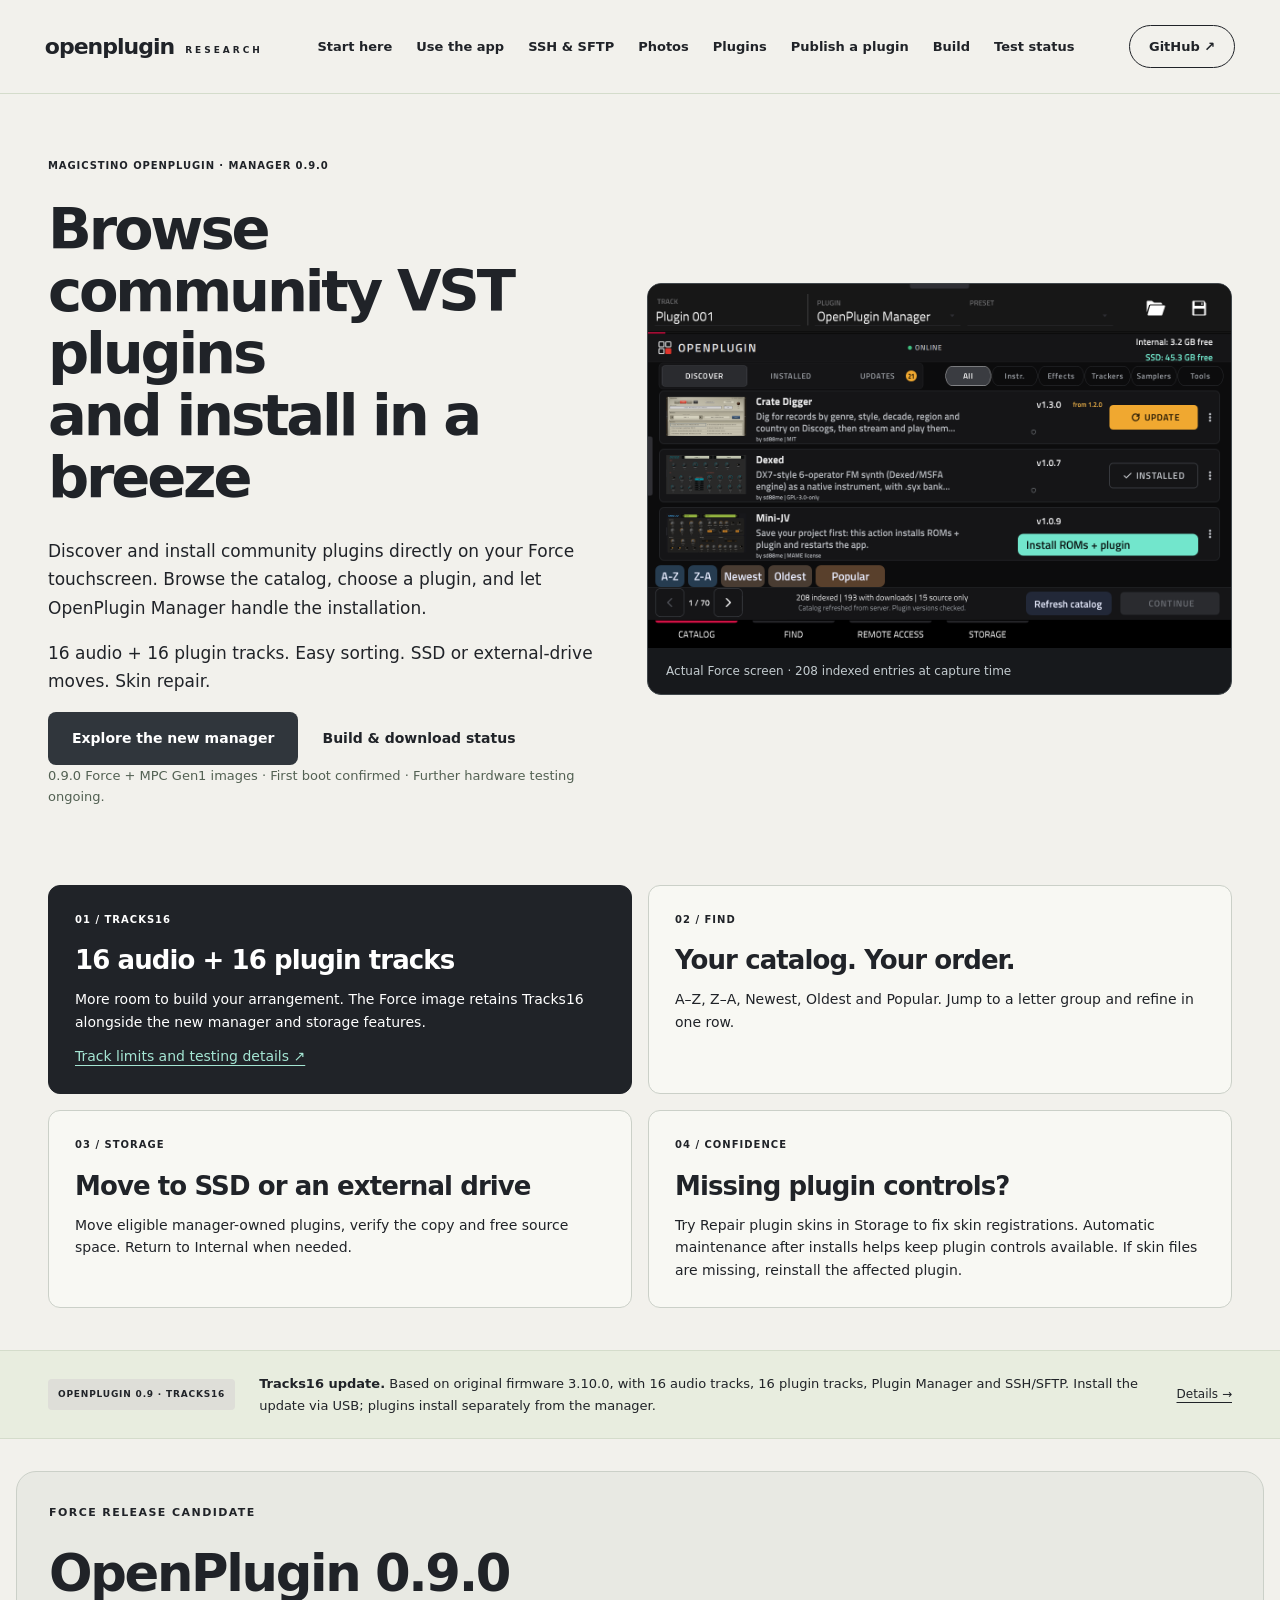
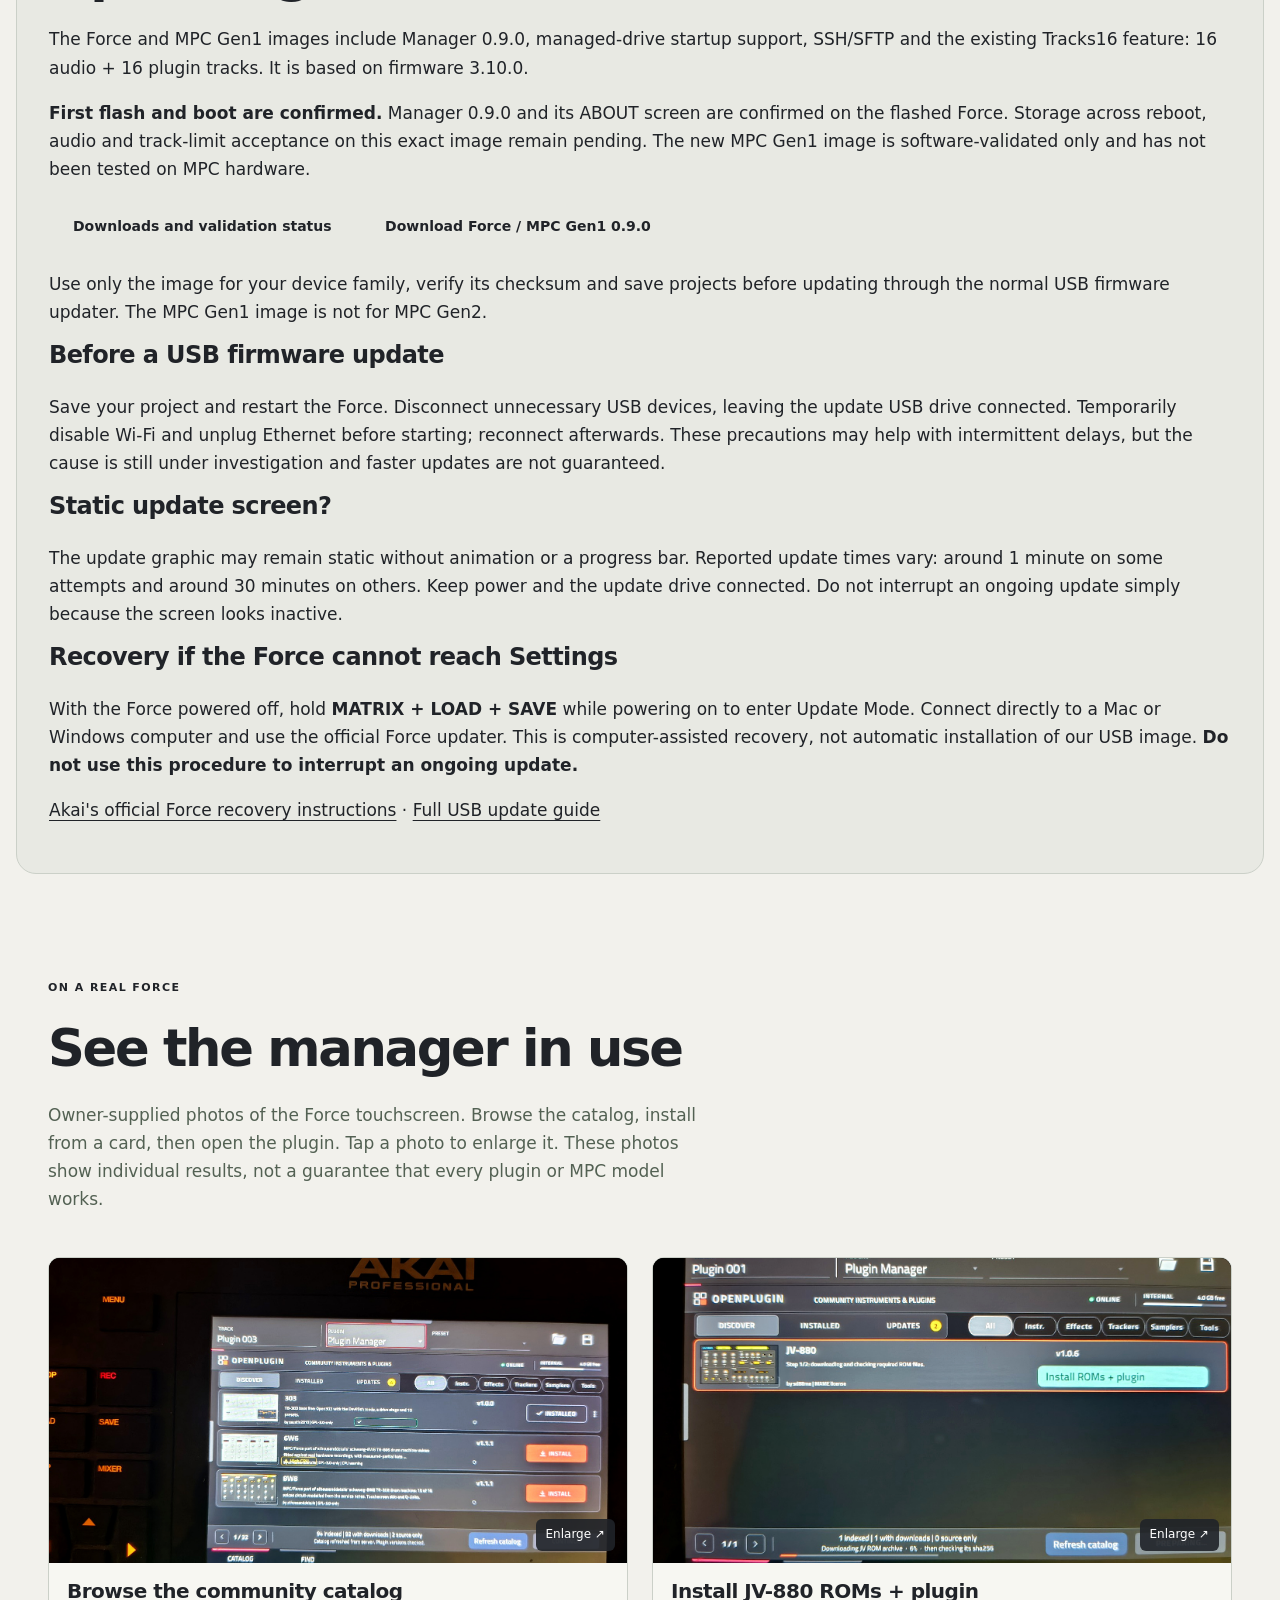
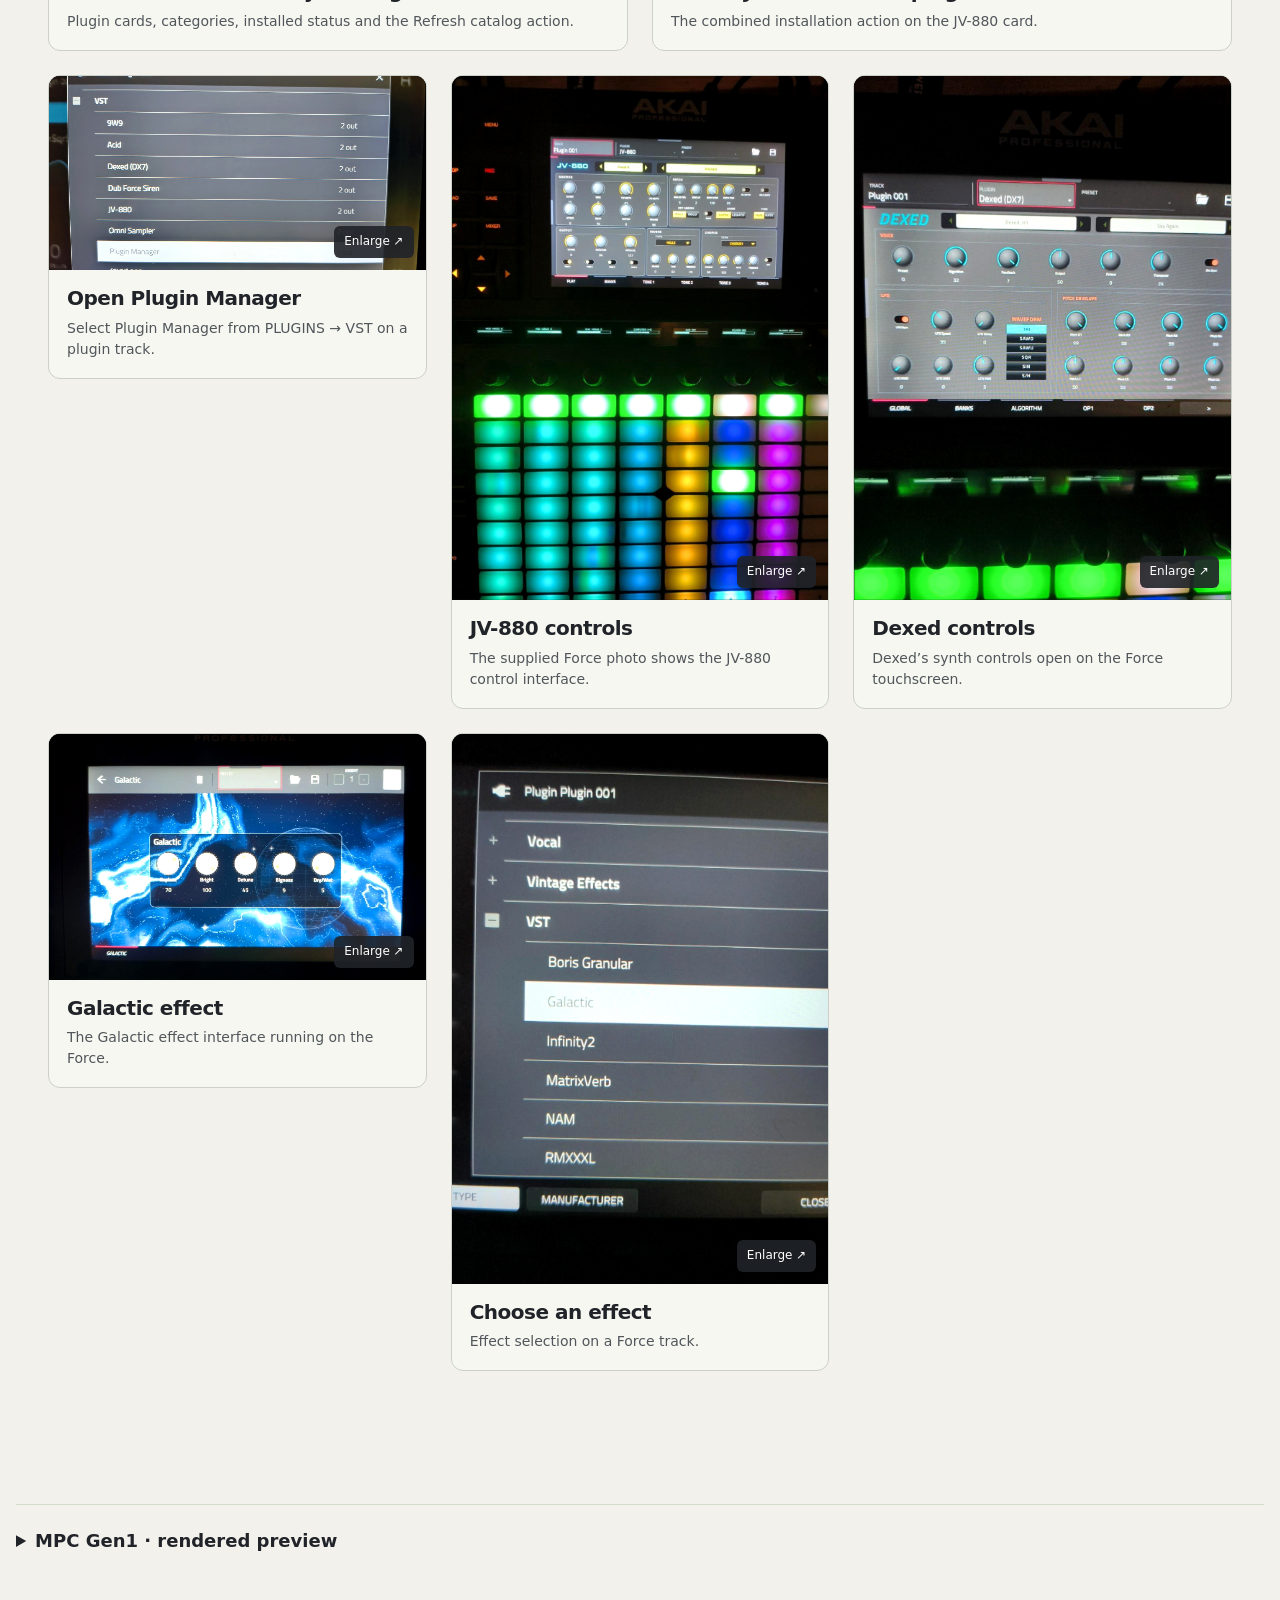
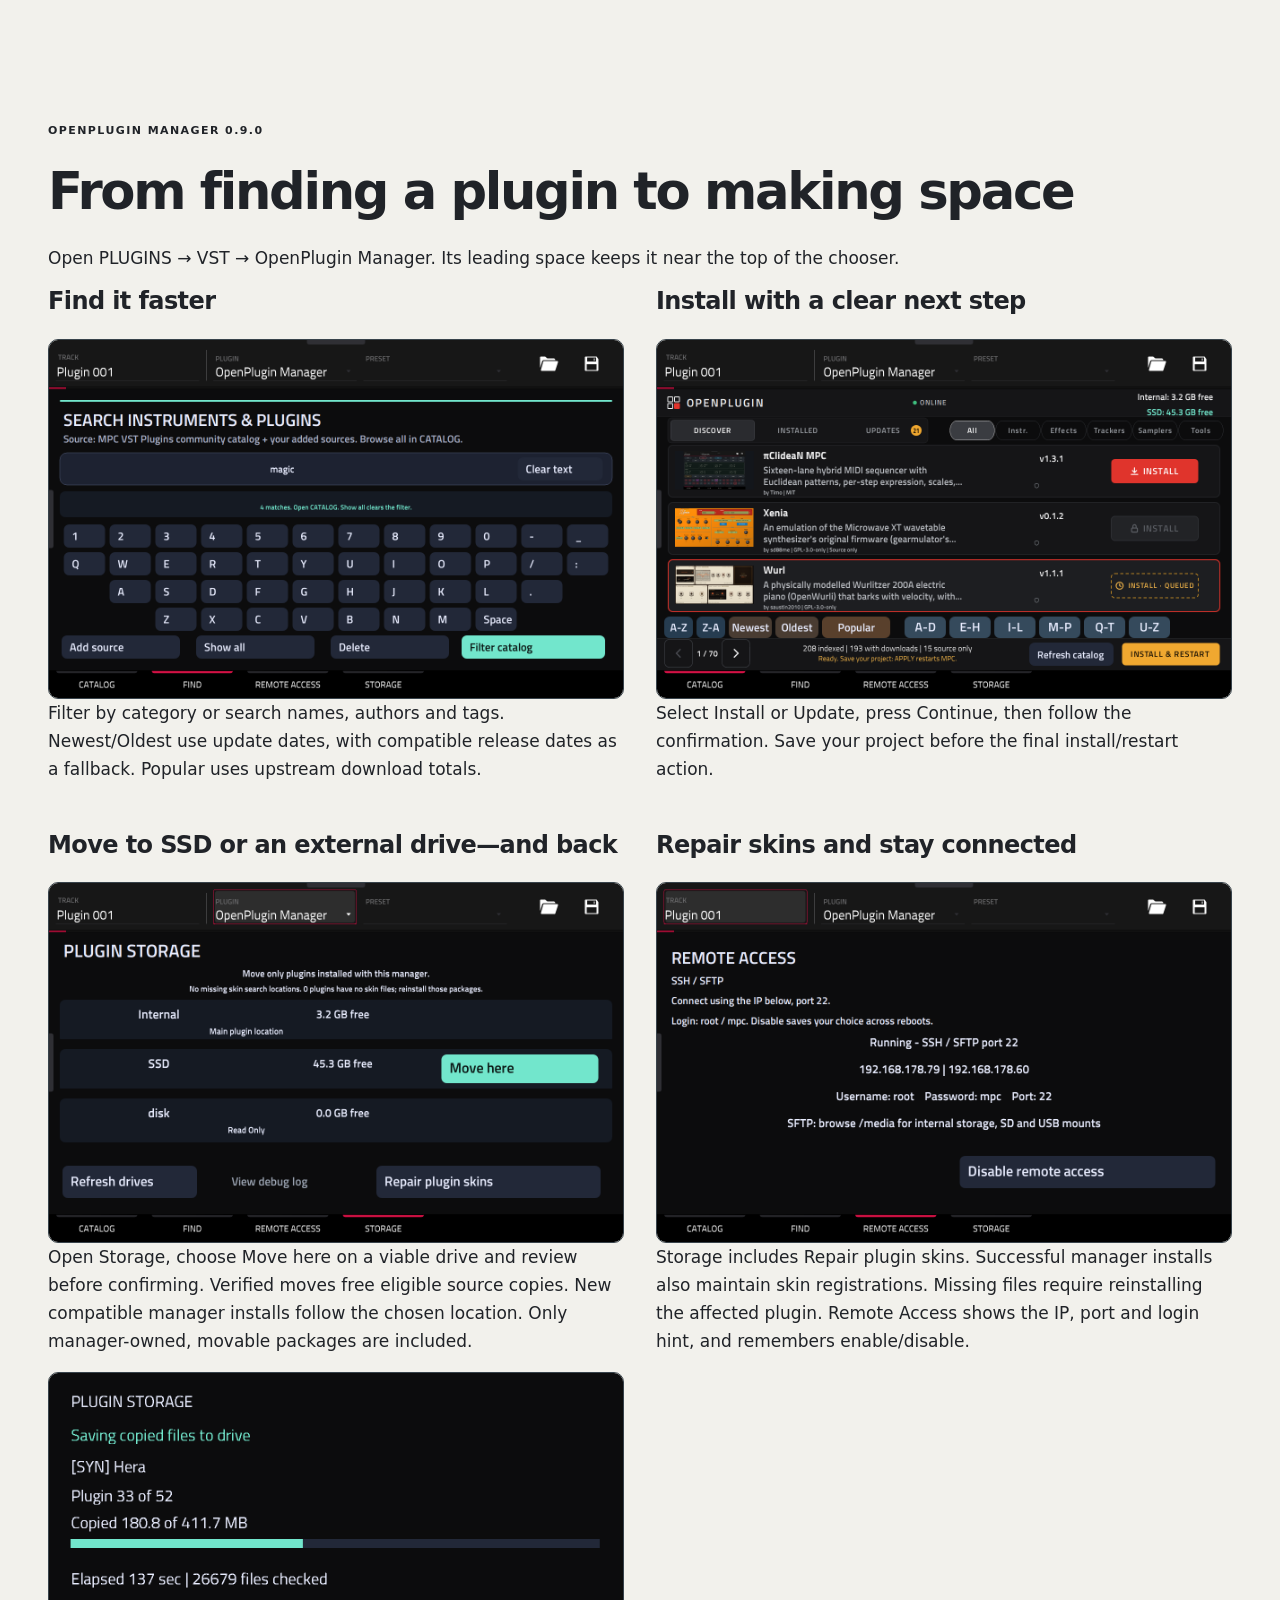
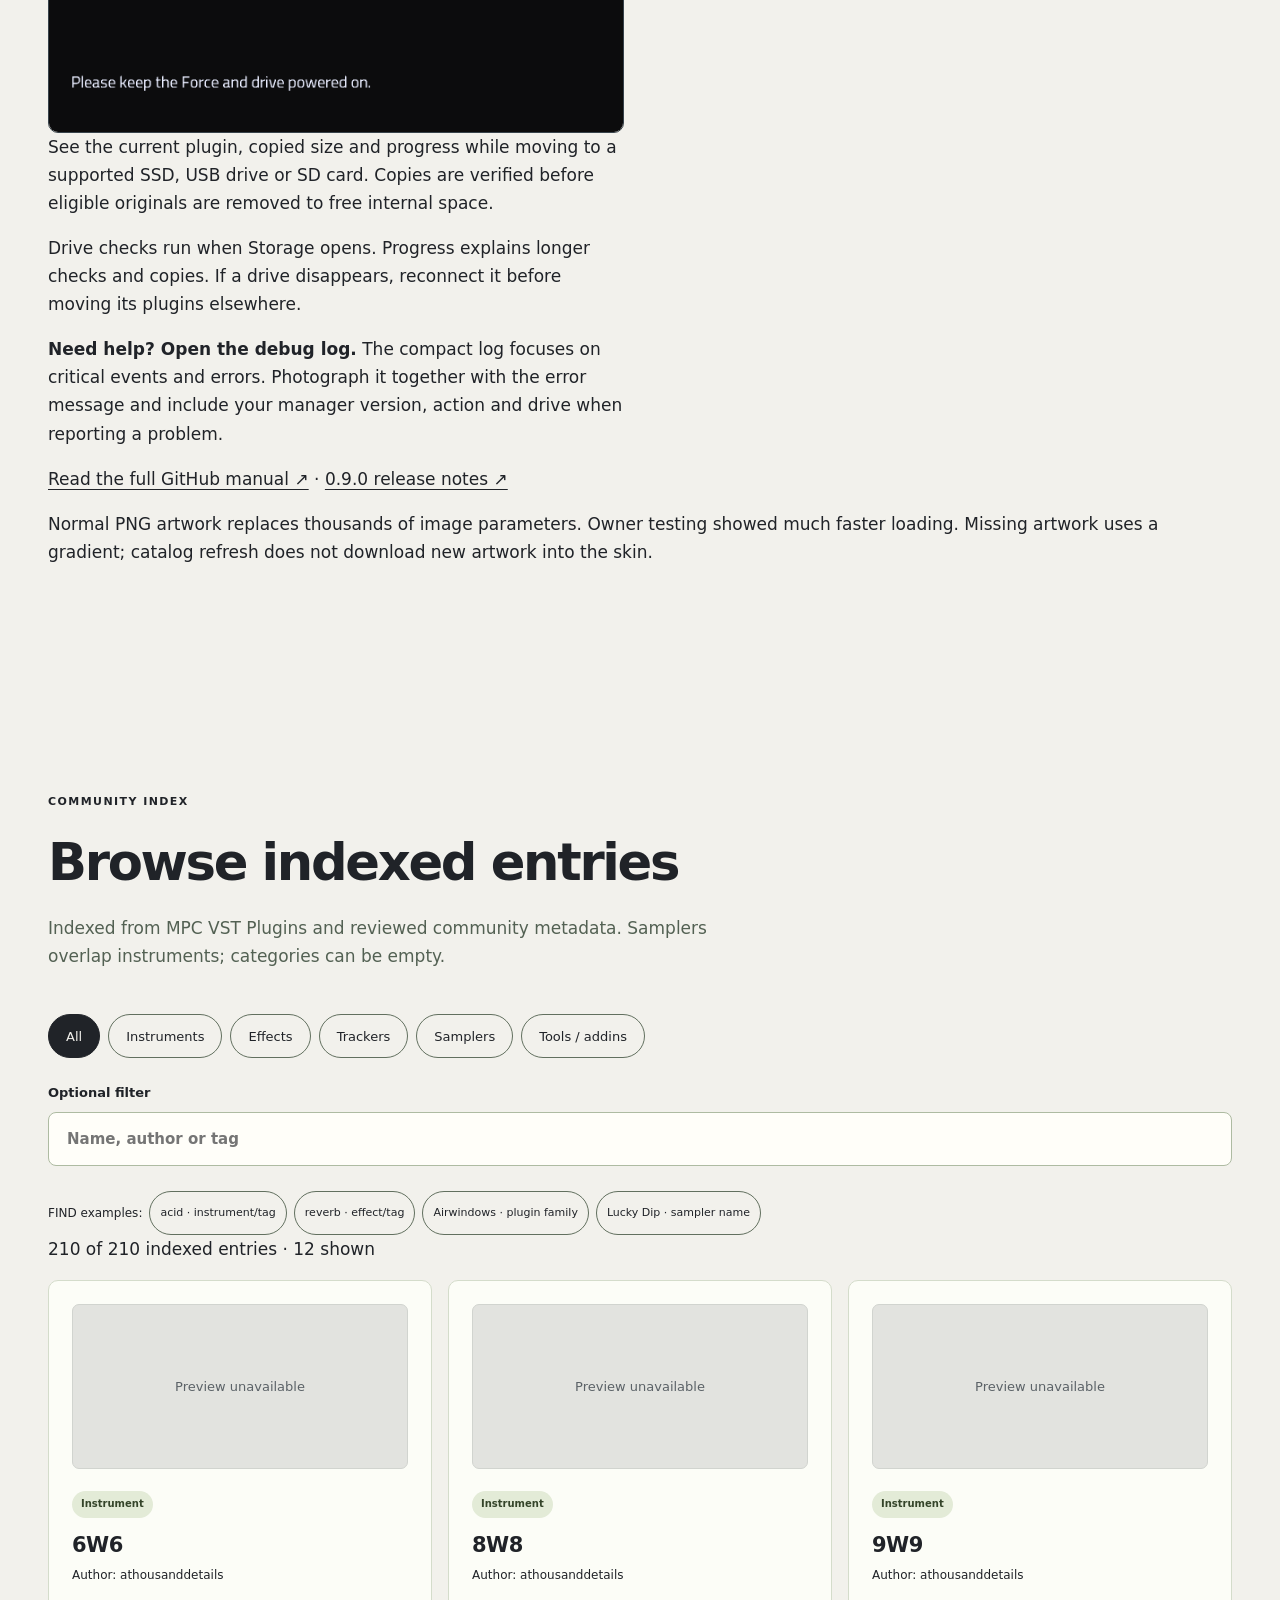
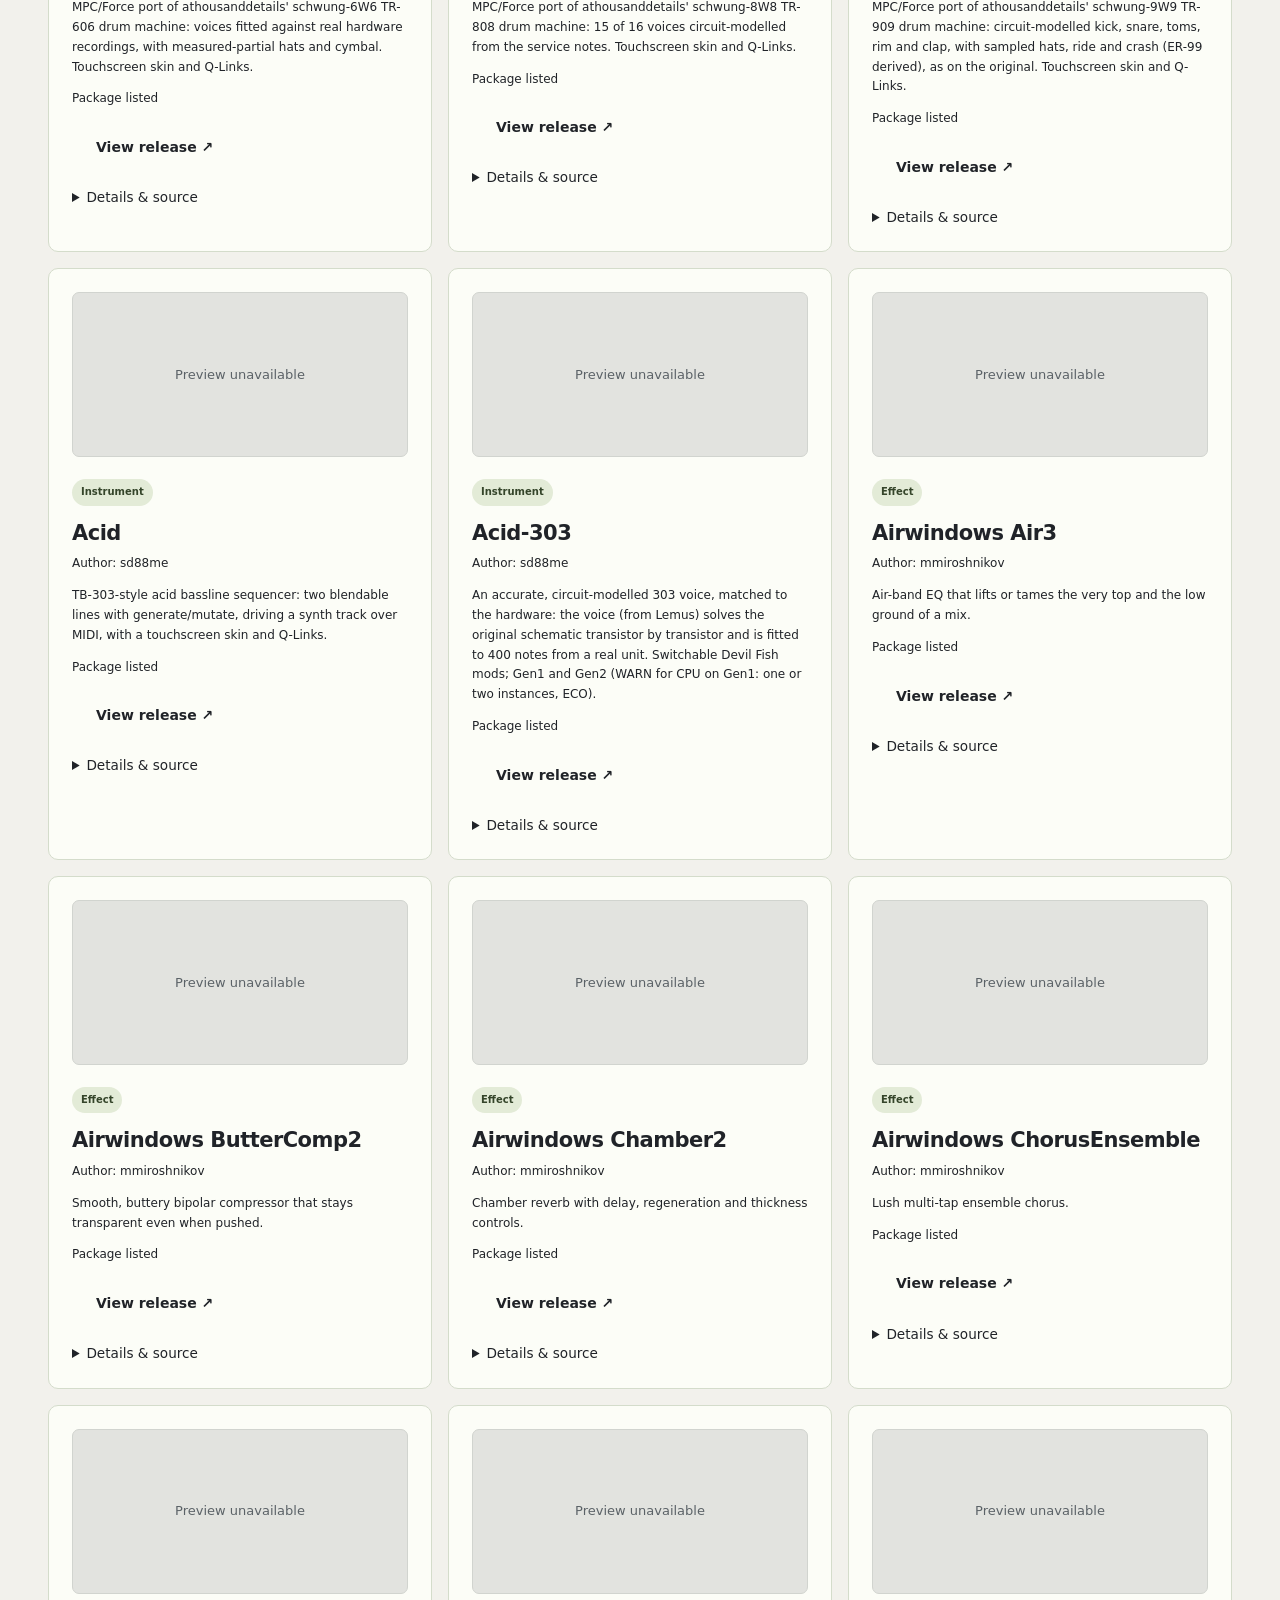
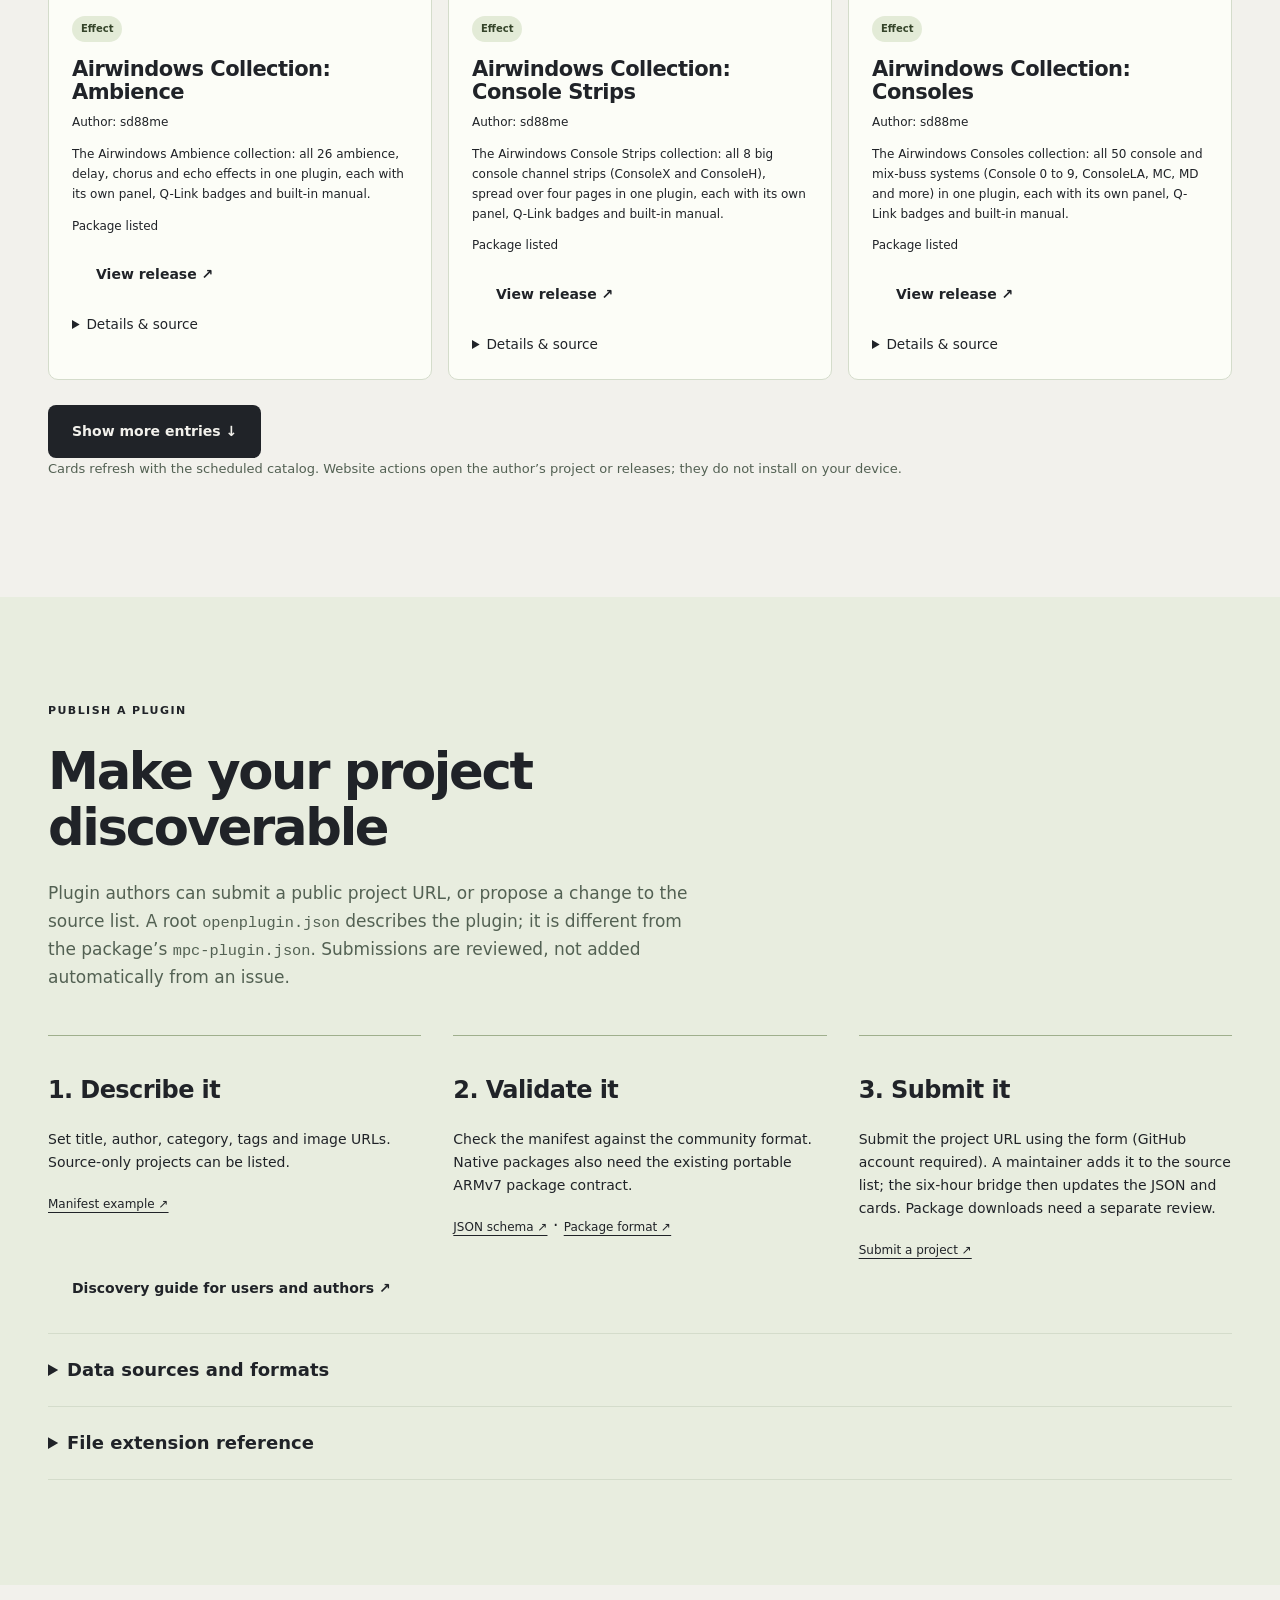
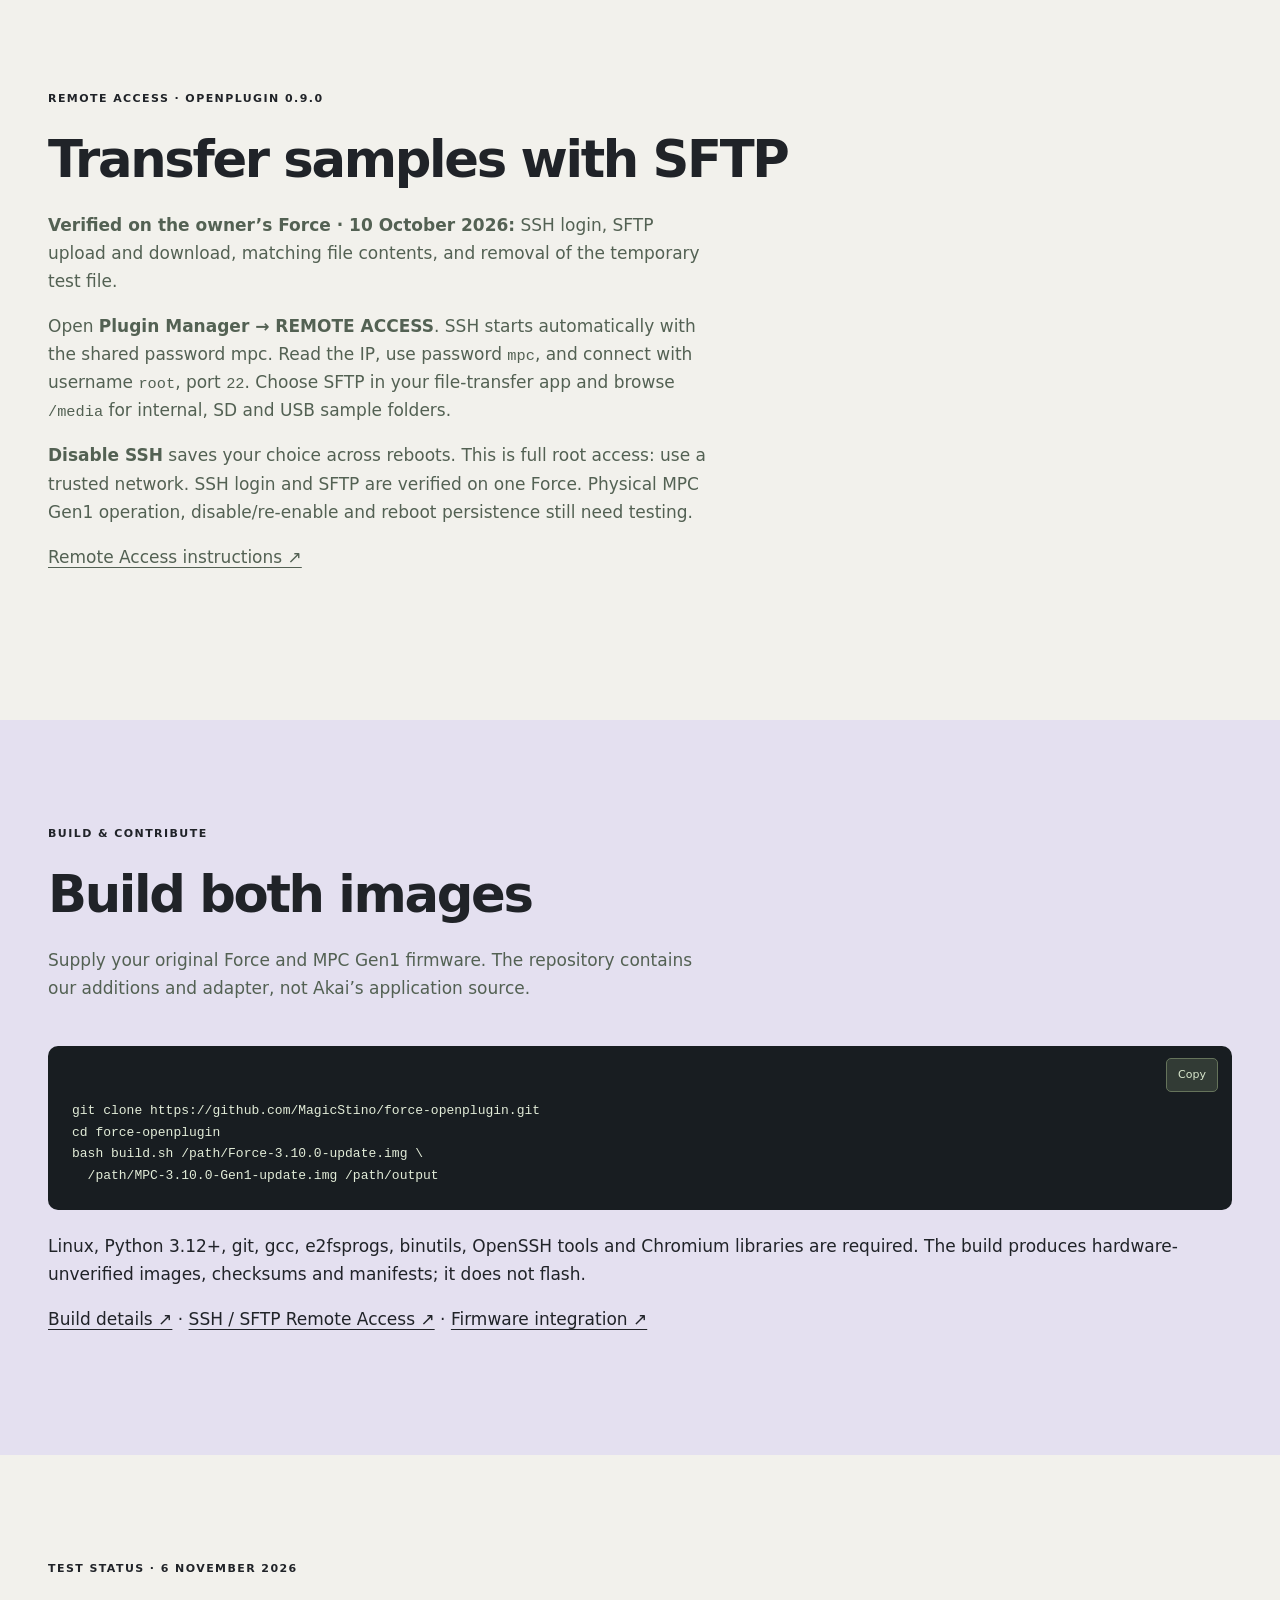
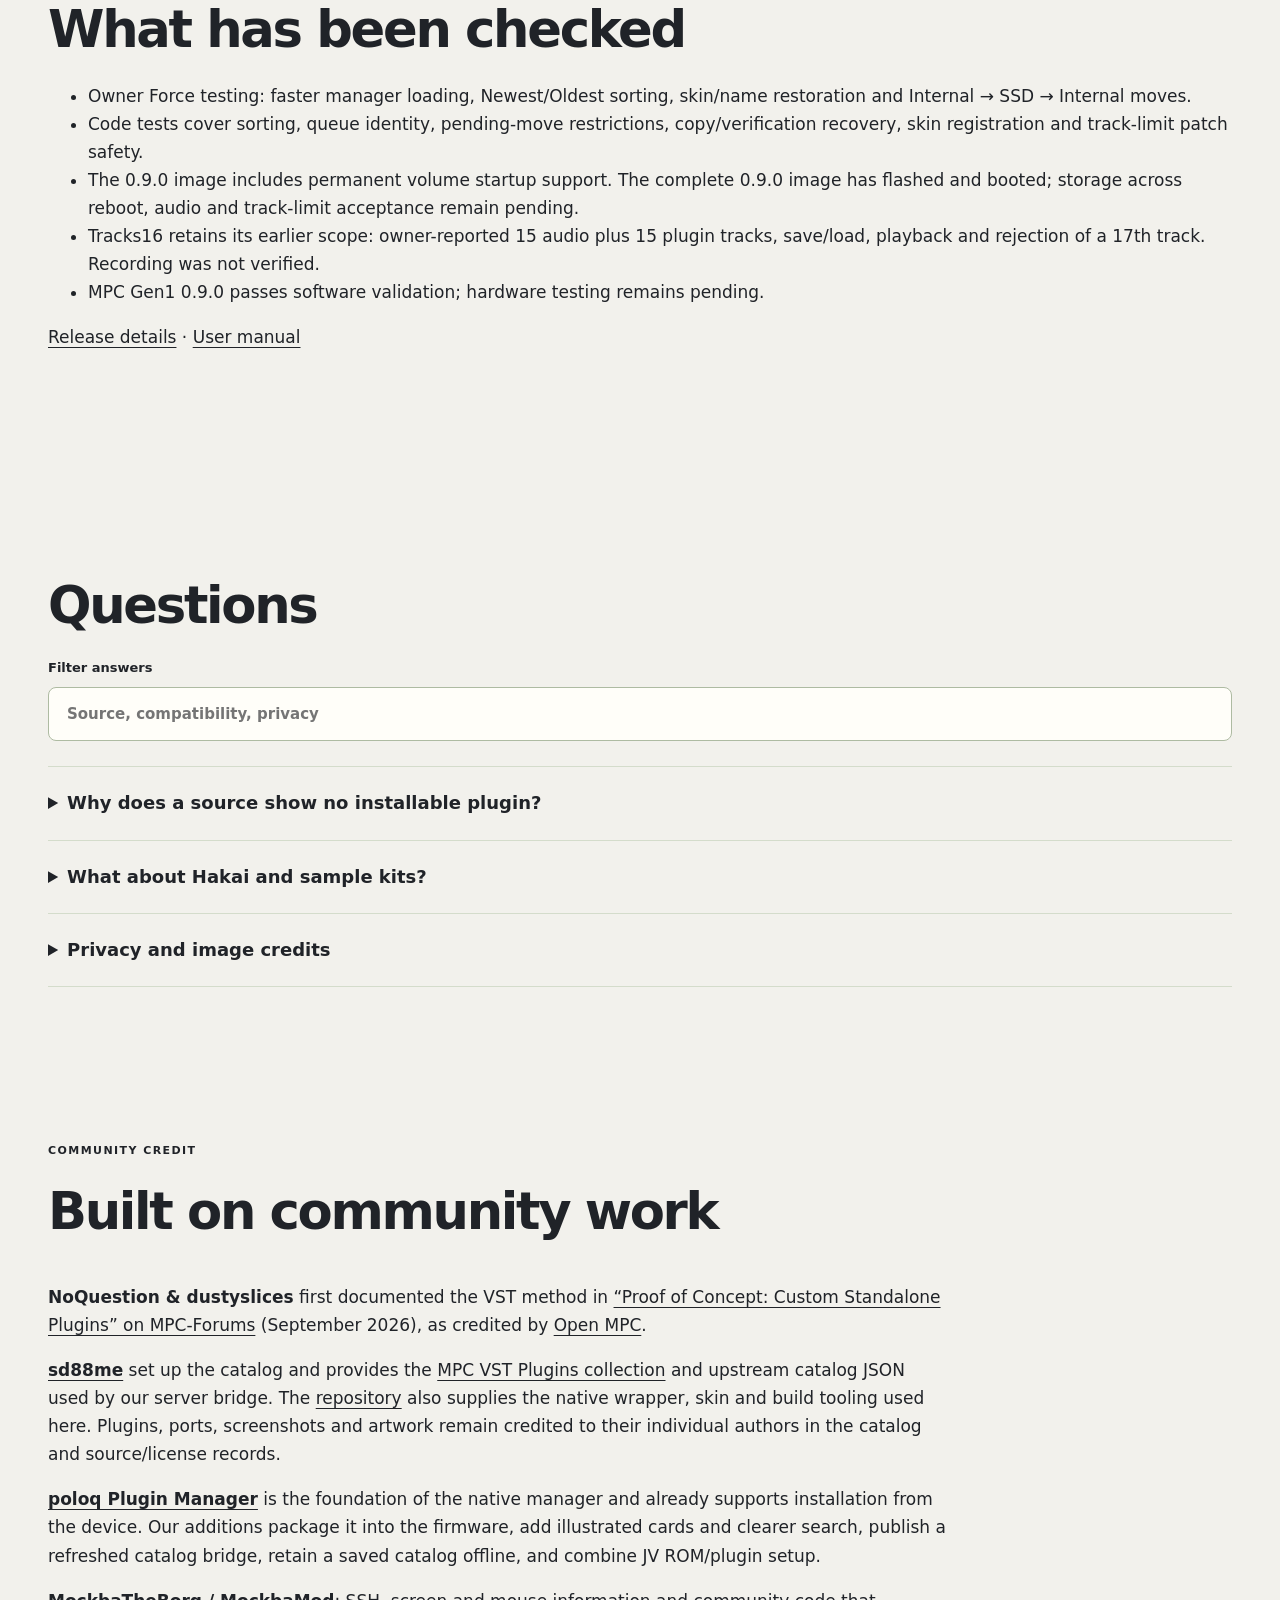
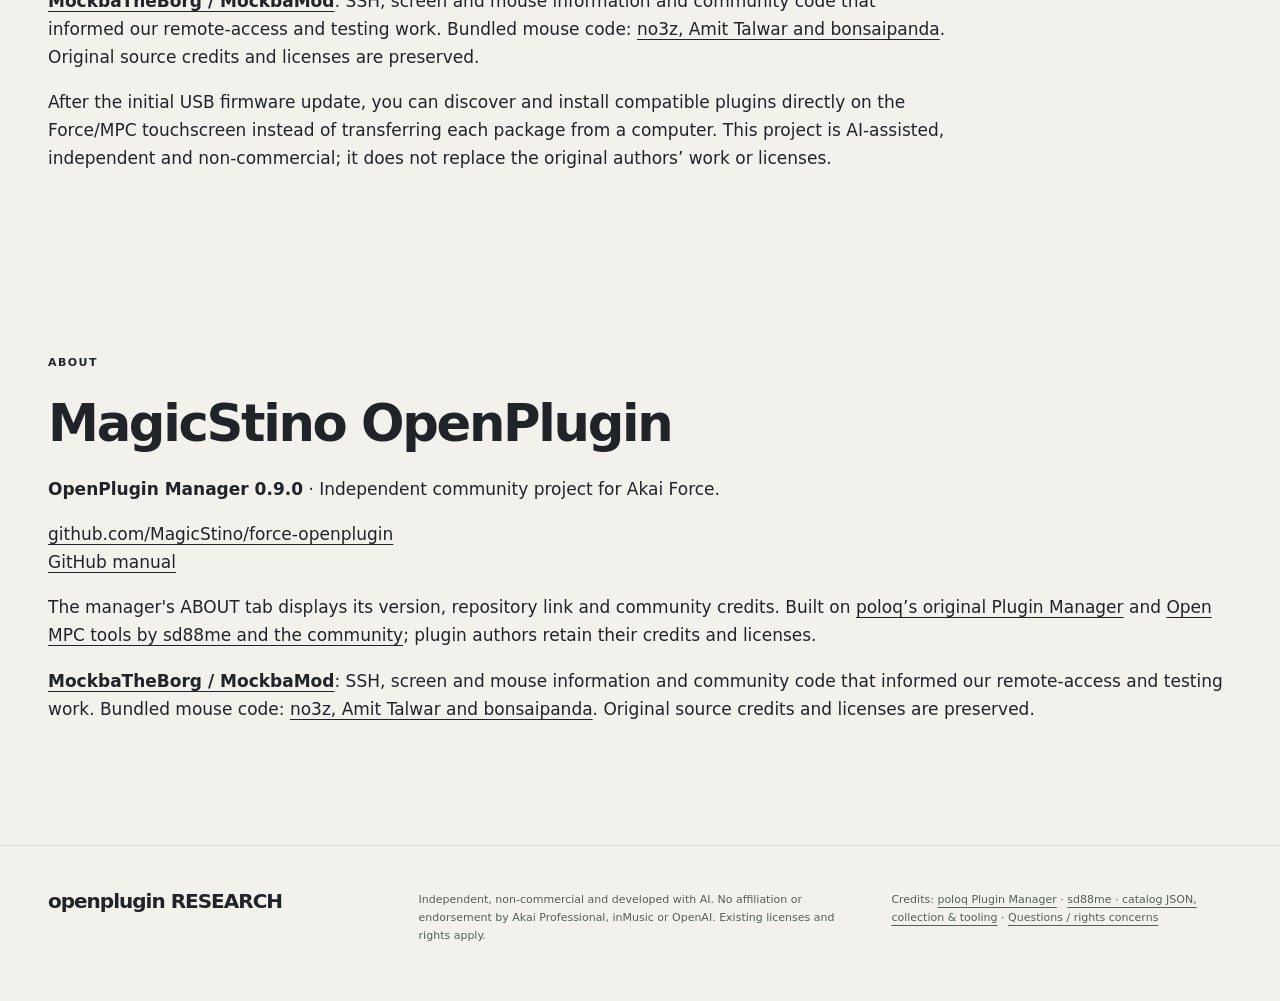
==== commit 2ae7b732: "Document USB update preparation, variable duration and Force recovery" ====
--- a/website/index.html
+++ b/website/index.html
@@ -6,7 +6,7 @@
 <meta name="twitter:card" content="summary_large_image"><meta name="twitter:title" content="MagicStino OpenPlugin 0.9 — Browse community VST plugins and install in a breeze"><meta name="twitter:description" content="Browse and install community plugins directly on your Force. With 16 audio + 16 plugin tracks, easy sorting, SSD or external-drive moves and skin repair."><meta name="twitter:image" content="https://magicstino.github.io/force-openplugin/assets/share-card-0.9.png"><meta name="twitter:image:alt" content="OpenPlugin: double the tracks, 200+ plugins and a real Force Plugin Manager photo">
 <meta name="theme-color" content="#17191c"><link rel="icon" href="assets/mark.svg" type="image/svg+xml"><link rel="stylesheet" href="style.css?v=manager-090"><script src="app.js?v=share-7" defer></script></head>
 <body><a class="skip" href="#main">Skip to content</a><header class="header"><a class="brand" href="#">openplugin <span class="brand-sub">RESEARCH</span></a><nav aria-label="Main navigation"><a href="#downloads">Start here</a><a href="#howtos">Use the app</a><a href="#remote-access">SSH &amp; SFTP</a><a href="#force-gallery">Photos</a><a href="#catalog">Plugins</a><a href="#sources">Publish a plugin</a><a href="#developers">Build</a><a href="#status">Test status</a></nav><a class="repo-link" href="https://github.com/MagicStino/force-openplugin">GitHub ↗</a></header><main id="main"><section class="hero wrap"><div class="hero-copy"><p class="eyebrow">MAGICSTINO OPENPLUGIN · MANAGER 0.9.0</p><h1>Browse community VST plugins<br>and install in a breeze</h1><p class="lede">Discover and install community plugins directly on your Force touchscreen. Browse the catalog, choose a plugin, and let OpenPlugin Manager handle the installation.</p><p>16 audio + 16 plugin tracks. Easy sorting. SSD or external-drive moves. Skin repair.</p><div class="hero-actions"><a class="button primary" href="#guide">Explore the new manager</a><a class="button" href="#downloads">Build &amp; download status</a></div><p class="small">0.9.0 Force + MPC Gen1 images · First boot confirmed · Further hardware testing ongoing.</p></div><figure class="hero-art"><img src="assets/manager-0.9/catalog.png" alt="OpenPlugin Manager running on the owner's Force" width="1280" height="800"><figcaption>Actual Force screen · 208 indexed entries at capture time</figcaption></figure></section>
-<section class="wrap usp-section" aria-label="OpenPlugin features"><div class="usp-grid"><article class="usp-highlight"><span class="usp-number">01 / TRACKS16</span><h2>16 audio + 16 plugin tracks</h2><p>More room to build your arrangement. The Force image retains Tracks16 alongside the new manager and storage features.</p><p><a href="https://github.com/MagicStino/force-openplugin/blob/main/docs/TRACKS16.md">Track limits and testing details ↗</a></p></article><article><span class="usp-number">02 / FIND</span><h2>Your catalog. Your order.</h2><p>A–Z, Z–A, Newest, Oldest and Popular. Jump to a letter group and refine in one row.</p></article><article><span class="usp-number">03 / STORAGE</span><h2>Move to SSD or an external drive</h2><p>Move eligible manager-owned plugins, verify the copy and free source space. Return to Internal when needed.</p></article><article><span class="usp-number">04 / CONFIDENCE</span><h2>Missing plugin controls?</h2><p>Try Repair plugin skins in Storage to fix skin registrations. Automatic maintenance after installs helps keep plugin controls available. If skin files are missing, reinstall the affected plugin.</p></article></div></section><div class="status-strip"><div class="wrap status-inner"><span class="chip">OPENPLUGIN 0.9 · TRACKS16</span><p><strong>Tracks16 update.</strong> Based on original firmware 3.10.0, with 16 audio tracks, 16 plugin tracks, Plugin Manager and SSH/SFTP. Install the update via USB; plugins install separately from the manager.</p><a href="#status">Details →</a></div></div><section class="wrap section getting-started" id="downloads"><p class="eyebrow">FORCE RELEASE CANDIDATE</p><h2>OpenPlugin 0.9.0</h2><p>The Force and MPC Gen1 images include Manager 0.9.0, managed-drive startup support, SSH/SFTP and the existing Tracks16 feature: 16 audio + 16 plugin tracks. It is based on firmware 3.10.0.</p><p><strong>First flash and boot are confirmed.</strong> Manager 0.9.0 and its ABOUT screen are confirmed on the flashed Force. Storage across reboot, audio and track-limit acceptance on this exact image remain pending. The new MPC Gen1 image is software-validated only and has not been tested on MPC hardware.</p><p><a class="button" href="https://github.com/MagicStino/force-openplugin/blob/main/docs/DOWNLOADS.md">Downloads and validation status</a> <a class="button" href="https://github.com/MagicStino/force-openplugin/releases/tag/v0.9.0">Download Force / MPC Gen1 0.9.0</a></p><p>Use only the image for your device family, verify its checksum and save projects before updating through the normal USB firmware updater. The MPC Gen1 image is not for MPC Gen2.</p></section><section class="wrap section hardware-gallery" id="force-gallery"><div class="section-heading"><p class="eyebrow">ON A REAL FORCE</p><h2>See the manager in use</h2><p>Owner-supplied photos of the Force touchscreen. Browse the catalog, install from a card, then open the plugin. Tap a photo to enlarge it. These photos show individual results, not a guarantee that every plugin or MPC model works.</p></div><div class="hardware-photo-grid"><figure class="hardware-photo photo-featured"><button class="photo-open" type="button" data-photo="assets/force-photos/catalog.jpg" data-title="Browse the community catalog" data-caption="Plugin cards, categories, installed status and the Refresh catalog action." data-ratio="1.891994917407878" data-rotate="false" aria-label="Enlarge photo: Browse the community catalog"><span class="photo-frame" style="--photo-ratio:1.891994917407878"><img src="assets/force-photos/catalog.jpg" width="1489" height="787" loading="lazy" alt="Browse the community catalog on a physical Akai Force"></span><span class="photo-enlarge" aria-hidden="true">Enlarge ↗</span></button><figcaption><h3>Browse the community catalog</h3><p>Plugin cards, categories, installed status and the Refresh catalog action.</p></figcaption></figure><figure class="hardware-photo photo-featured"><button class="photo-open" type="button" data-photo="assets/force-photos/jv-setup.jpg" data-title="Install JV-880 ROMs + plugin" data-caption="The combined installation action on the JV-880 card." data-ratio="1.891994917407878" data-rotate="false" aria-label="Enlarge photo: Install JV-880 ROMs + plugin"><span class="photo-frame" style="--photo-ratio:1.891994917407878"><img src="assets/force-photos/jv-setup.jpg" width="1489" height="787" loading="lazy" alt="Install JV-880 ROMs + plugin on a physical Akai Force"></span><span class="photo-enlarge" aria-hidden="true">Enlarge ↗</span></button><figcaption><h3>Install JV-880 ROMs + plugin</h3><p>The combined installation action on the JV-880 card.</p></figcaption></figure><figure class="hardware-photo"><button class="photo-open" type="button" data-photo="assets/force-photos/plugin-selection.jpg" data-title="Open Plugin Manager" data-caption="Select Plugin Manager from PLUGINS → VST on a plugin track." data-ratio="1.9362808842652797" data-rotate="false" aria-label="Enlarge photo: Open Plugin Manager"><span class="photo-frame" style="--photo-ratio:1.9362808842652797"><img src="assets/force-photos/plugin-selection.jpg" width="1489" height="769" loading="lazy" alt="Open Plugin Manager on a physical Akai Force"></span><span class="photo-enlarge" aria-hidden="true">Enlarge ↗</span></button><figcaption><h3>Open Plugin Manager</h3><p>Select Plugin Manager from PLUGINS → VST on a plugin track.</p></figcaption></figure><figure class="hardware-photo"><button class="photo-open" type="button" data-photo="assets/force-photos/jv-controls.jpg" data-title="JV-880 controls" data-caption="The supplied Force photo shows the JV-880 control interface." data-ratio="0.7183002056202878" data-rotate="true" aria-label="Enlarge photo: JV-880 controls"><span class="photo-frame photo-rotated" style="--photo-ratio:0.7183002056202878"><img src="assets/force-photos/jv-controls.jpg" width="1459" height="1048" loading="lazy" alt="JV-880 controls on a physical Akai Force"></span><span class="photo-enlarge" aria-hidden="true">Enlarge ↗</span></button><figcaption><h3>JV-880 controls</h3><p>The supplied Force photo shows the JV-880 control interface.</p></figcaption></figure><figure class="hardware-photo"><button class="photo-open" type="button" data-photo="assets/force-photos/dexed.jpg" data-title="Dexed controls" data-caption="Dexed’s synth controls open on the Force touchscreen." data-ratio="0.7183002056202878" data-rotate="true" aria-label="Enlarge photo: Dexed controls"><span class="photo-frame photo-rotated" style="--photo-ratio:0.7183002056202878"><img src="assets/force-photos/dexed.jpg" width="1459" height="1048" loading="lazy" alt="Dexed controls on a physical Akai Force"></span><span class="photo-enlarge" aria-hidden="true">Enlarge ↗</span></button><figcaption><h3>Dexed controls</h3><p>Dexed’s synth controls open on the Force touchscreen.</p></figcaption></figure><figure class="hardware-photo"><button class="photo-open" type="button" data-photo="assets/force-photos/galactic.jpg" data-title="Galactic effect" data-caption="The Galactic effect interface running on the Force." data-ratio="1.5316184351554127" data-rotate="false" aria-label="Enlarge photo: Galactic effect"><span class="photo-frame" style="--photo-ratio:1.5316184351554127"><img src="assets/force-photos/galactic.jpg" width="1429" height="933" loading="lazy" alt="Galactic effect on a physical Akai Force"></span><span class="photo-enlarge" aria-hidden="true">Enlarge ↗</span></button><figcaption><h3>Galactic effect</h3><p>The Galactic effect interface running on the Force.</p></figcaption></figure><figure class="hardware-photo"><button class="photo-open" type="button" data-photo="assets/force-photos/effect-selection.jpg" data-title="Choose an effect" data-caption="Effect selection on a Force track." data-ratio="0.6850944716585025" data-rotate="true" aria-label="Enlarge photo: Choose an effect"><span class="photo-frame photo-rotated" style="--photo-ratio:0.6850944716585025"><img src="assets/force-photos/effect-selection.jpg" width="1429" height="979" loading="lazy" alt="Choose an effect on a physical Akai Force"></span><span class="photo-enlarge" aria-hidden="true">Enlarge ↗</span></button><figcaption><h3>Choose an effect</h3><p>Effect selection on a Force track.</p></figcaption></figure></div></section><details class="wrap accordion mpc-render"><summary>MPC Gen1 · rendered preview</summary><div><p>This is a styled render, not a hardware photo. Physical MPC operation still needs testing.</p><img src="assets/mpc-preview.png" width="1200" height="840" loading="lazy" alt="Rendered MPC Gen1 concept with the native manager interface"></div></details><section class="wrap section" id="howtos"><div id="guide"><p class="eyebrow">OPENPLUGIN MANAGER 0.9.0</p><h2>From finding a plugin to making space</h2><p>Open PLUGINS → VST → OpenPlugin Manager. Its leading space keeps it near the top of the chooser.</p><div class="release-guide"><article><h3>Find it faster</h3><img src="assets/manager-0.9/find.png" alt="FIND screen on Force" loading="lazy"><p>Filter by category or search names, authors and tags. Newest/Oldest use update dates, with compatible release dates as a fallback. Popular uses upstream download totals.</p></article><article><h3>Install with a clear next step</h3><img src="assets/manager-0.9/install.png" alt="Queued installation on Force" loading="lazy"><p>Select Install or Update, press Continue, then follow the confirmation. Save your project before the final install/restart action.</p></article><article><h3>Move to SSD or an external drive—and back</h3><img src="assets/manager-0.9/storage.png" alt="Storage drive rows with Internal and SSD on Force" loading="lazy"><p>Open Storage, choose Move here on a viable drive and review before confirming. Verified moves free eligible source copies. New compatible manager installs follow the chosen location. Only manager-owned, movable packages are included.</p><img src="assets/manager-0.9/moving.png" alt="Real Force move progress: plugin 33 of 52, 180.8 of 411.7 MB copied" loading="lazy"><p>See the current plugin, copied size and progress while moving to a supported SSD, USB drive or SD card. Copies are verified before eligible originals are removed to free internal space.</p><p>Drive checks run when Storage opens. Progress explains longer checks and copies. If a drive disappears, reconnect it before moving its plugins elsewhere.</p><p><strong>Need help? Open the debug log.</strong> The compact log focuses on critical events and errors. Photograph it together with the error message and include your manager version, action and drive when reporting a problem.</p></article><article><h3>Repair skins and stay connected</h3><img src="assets/manager-0.9/remote.png" alt="SSH and SFTP controls on Force" loading="lazy"><p>Storage includes Repair plugin skins. Successful manager installs also maintain skin registrations. Missing files require reinstalling the affected plugin. Remote Access shows the IP, port and login hint, and remembers enable/disable.</p></article></div><p><a href="https://github.com/MagicStino/force-openplugin/blob/main/docs/GUIDE.md">Read the full GitHub manual ↗</a> · <a href="https://github.com/MagicStino/force-openplugin/blob/main/docs/RELEASE-0.9.0.md">0.9.0 release notes ↗</a></p><p>Normal PNG artwork replaces thousands of image parameters. Owner testing showed much faster loading. Missing artwork uses a gradient; catalog refresh does not download new artwork into the skin.</p></div></section><section class="wrap section" id="catalog"><div class="section-heading"><p class="eyebrow">COMMUNITY INDEX</p><h2>Browse indexed entries</h2><p>Indexed from MPC VST Plugins and reviewed community metadata. Samplers overlap instruments; categories can be empty.</p></div><div class="catalog-filters" role="group" aria-label="Catalog category"><button class="selected" aria-pressed="true" data-kind="all">All</button><button aria-pressed="false" data-kind="instrument">Instruments</button><button aria-pressed="false" data-kind="effect">Effects</button><button aria-pressed="false" data-kind="tracker">Trackers</button><button aria-pressed="false" data-kind="sampler">Samplers</button><button aria-pressed="false" data-kind="addin">Tools / addins</button></div><label class="faq-search" for="catalog-query">Optional filter<input id="catalog-query" type="search" placeholder="Name, author or tag"></label><div class="examples">FIND examples: <button data-example="acid">acid · instrument/tag</button><button data-example="reverb">reverb · effect/tag</button><button data-example="Airwindows">Airwindows · plugin family</button><button data-example="Lucky Dip">Lucky Dip · sampler name</button></div><p id="catalog-count" role="status">Loading catalog…</p><div id="catalog-cards" class="catalog-grid"></div><button id="catalog-more" class="button dark" hidden>Show more entries ↓</button><noscript><p>Browse the <a href="https://open-mpc.github.io/">upstream community catalog</a>. The guides below work without JavaScript.</p></noscript><p class="small">Cards refresh with the scheduled catalog. Website actions open the author’s project or releases; they do not install on your device.</p></section><section class="sources-section section" id="sources"><div class="wrap"><div class="section-heading"><p class="eyebrow">PUBLISH A PLUGIN</p><h2>Make your project discoverable</h2><p>Plugin authors can submit a public project URL, or propose a change to the source list. A root <code>openplugin.json</code> describes the plugin; it is different from the package’s <code>mpc-plugin.json</code>. Submissions are reviewed, not added automatically from an issue.</p></div><div class="source-types"><article><h3>1. Describe it</h3><p>Set title, author, category, tags and image URLs. Source-only projects can be listed.</p><a href="https://github.com/MagicStino/force-openplugin/blob/main/catalog/example.openplugin.json">Manifest example ↗</a></article><article><h3>2. Validate it</h3><p>Check the manifest against the community format. Native packages also need the existing portable ARMv7 package contract.</p><a href="schema/community-plugin.schema.json">JSON schema ↗</a> · <a href="https://github.com/MagicStino/force-openplugin/blob/main/docs/SOURCES.md">Package format ↗</a></article><article><h3>3. Submit it</h3><p>Submit the project URL using the form (GitHub account required). A maintainer adds it to the source list; the six-hour bridge then updates the JSON and cards. Package downloads need a separate review.</p><a href="https://github.com/MagicStino/force-openplugin/issues/new?template=plugin-submission.yml">Submit a project ↗</a></article></div><p><a class="button" href="https://github.com/MagicStino/force-openplugin/blob/main/docs/DISCOVERY.md">Discovery guide for users and authors ↗</a></p><details class="accordion"><summary>Data sources and formats</summary><div><p>The bridge starts with <a href="https://open-mpc.github.io/catalog.json">MPC VST Plugins</a>, then checks registered repositories and bounded GitHub searches. Search matches without a valid manifest remain candidates.</p><p><a href="catalog.json">App catalog</a> · <a href="discovery.json">Discovery report</a> · <a href="https://github.com/MagicStino/force-openplugin/blob/main/catalog/sources.json">Source registry</a></p><p>Device FIND accepts <code>owner/repository</code> or its GitHub URL. It checks the latest stable release for <code>-mpc-armv7.zip</code>, a SHA256 digest and <code>mpc-plugin.json</code>. Arbitrary websites and desktop VSTs are not supported inputs.</p></div></details><details class="accordion" id="formats"><summary>File extension reference</summary><div><p><code>.zip</code> package · <code>.so</code> native library · <code>.json</code> metadata · <code>.xml</code> registration · <code>.xpl</code> preset · <code>.xpj</code> project · <code>.sh</code> installer · <code>.img</code> firmware · <code>.sha256</code> checksum · <code>.pub</code> public SSH key.</p><p>Desktop <code>.dll</code>, <code>.exe</code>, <code>.dmg</code> and general <code>.vst3</code> bundles are not native MPC packages.</p></div></details></div></section><section class="wrap section" id="remote-access"><div class="section-heading"><p class="eyebrow">REMOTE ACCESS · OPENPLUGIN 0.9.0</p><h2>Transfer samples with SFTP</h2><p><strong>Verified on the owner’s Force · 10 October 2026:</strong> SSH login, SFTP upload and download, matching file contents, and removal of the temporary test file.</p><p>Open <strong>Plugin Manager → REMOTE ACCESS</strong>. SSH starts automatically with the shared password mpc. Read the IP, use password <code>mpc</code>, and connect with username <code>root</code>, port <code>22</code>. Choose SFTP in your file-transfer app and browse <code>/media</code> for internal, SD and USB sample folders.</p><p><strong>Disable SSH</strong> saves your choice across reboots. This is full root access: use a trusted network. SSH login and SFTP are verified on one Force. Physical MPC Gen1 operation, disable/re-enable and reboot persistence still need testing.</p><p><a href="https://github.com/MagicStino/force-openplugin/blob/main/docs/SSH.md">Remote Access instructions ↗</a></p></div></section><section class="workbench section" id="developers"><div class="wrap"><div class="section-heading"><p class="eyebrow">BUILD &amp; CONTRIBUTE</p><h2>Build both images</h2><p>Supply your original Force and MPC Gen1 firmware. The repository contains our additions and adapter, not Akai’s application source.</p></div><div class="code-box"><button class="copy" data-copy="build-command">Copy</button><pre id="build-command"><code>git clone https://github.com/MagicStino/force-openplugin.git
+<section class="wrap usp-section" aria-label="OpenPlugin features"><div class="usp-grid"><article class="usp-highlight"><span class="usp-number">01 / TRACKS16</span><h2>16 audio + 16 plugin tracks</h2><p>More room to build your arrangement. The Force image retains Tracks16 alongside the new manager and storage features.</p><p><a href="https://github.com/MagicStino/force-openplugin/blob/main/docs/TRACKS16.md">Track limits and testing details ↗</a></p></article><article><span class="usp-number">02 / FIND</span><h2>Your catalog. Your order.</h2><p>A–Z, Z–A, Newest, Oldest and Popular. Jump to a letter group and refine in one row.</p></article><article><span class="usp-number">03 / STORAGE</span><h2>Move to SSD or an external drive</h2><p>Move eligible manager-owned plugins, verify the copy and free source space. Return to Internal when needed.</p></article><article><span class="usp-number">04 / CONFIDENCE</span><h2>Missing plugin controls?</h2><p>Try Repair plugin skins in Storage to fix skin registrations. Automatic maintenance after installs helps keep plugin controls available. If skin files are missing, reinstall the affected plugin.</p></article></div></section><div class="status-strip"><div class="wrap status-inner"><span class="chip">OPENPLUGIN 0.9 · TRACKS16</span><p><strong>Tracks16 update.</strong> Based on original firmware 3.10.0, with 16 audio tracks, 16 plugin tracks, Plugin Manager and SSH/SFTP. Install the update via USB; plugins install separately from the manager.</p><a href="#status">Details →</a></div></div><section class="wrap section getting-started" id="downloads"><p class="eyebrow">FORCE RELEASE CANDIDATE</p><h2>OpenPlugin 0.9.0</h2><p>The Force and MPC Gen1 images include Manager 0.9.0, managed-drive startup support, SSH/SFTP and the existing Tracks16 feature: 16 audio + 16 plugin tracks. It is based on firmware 3.10.0.</p><p><strong>First flash and boot are confirmed.</strong> Manager 0.9.0 and its ABOUT screen are confirmed on the flashed Force. Storage across reboot, audio and track-limit acceptance on this exact image remain pending. The new MPC Gen1 image is software-validated only and has not been tested on MPC hardware.</p><p><a class="button" href="https://github.com/MagicStino/force-openplugin/blob/main/docs/DOWNLOADS.md">Downloads and validation status</a> <a class="button" href="https://github.com/MagicStino/force-openplugin/releases/tag/v0.9.0">Download Force / MPC Gen1 0.9.0</a></p><p>Use only the image for your device family, verify its checksum and save projects before updating through the normal USB firmware updater. The MPC Gen1 image is not for MPC Gen2.</p><div id="update-help"><h3>Before a USB firmware update</h3><p>Save your project and restart the Force. Disconnect unnecessary USB devices, leaving the update USB drive connected. Temporarily disable Wi-Fi and unplug Ethernet before starting; reconnect afterwards. These precautions may help with intermittent delays, but the cause is still under investigation and faster updates are not guaranteed.</p><h3>Static update screen?</h3><p>The update graphic may remain static without animation or a progress bar. Reported update times vary: around 1 minute on some attempts and around 30 minutes on others. Keep power and the update drive connected. Do not interrupt an ongoing update simply because the screen looks inactive.</p><h3>Recovery if the Force cannot reach Settings</h3><p>With the Force powered off, hold <strong>MATRIX + LOAD + SAVE</strong> while powering on to enter Update Mode. Connect directly to a Mac or Windows computer and use the official Force updater. This is computer-assisted recovery, not automatic installation of our USB image. <strong>Do not use this procedure to interrupt an ongoing update.</strong></p><p><a href="https://support.akaipro.com/en/support/solutions/articles/69000828125-akai-pro-force-firmware-update-walkthrough">Akai's official Force recovery instructions</a> · <a href="https://github.com/MagicStino/force-openplugin/blob/main/docs/DOWNLOADS.md#installing-from-usb">Full USB update guide</a></p></div></section><section class="wrap section hardware-gallery" id="force-gallery"><div class="section-heading"><p class="eyebrow">ON A REAL FORCE</p><h2>See the manager in use</h2><p>Owner-supplied photos of the Force touchscreen. Browse the catalog, install from a card, then open the plugin. Tap a photo to enlarge it. These photos show individual results, not a guarantee that every plugin or MPC model works.</p></div><div class="hardware-photo-grid"><figure class="hardware-photo photo-featured"><button class="photo-open" type="button" data-photo="assets/force-photos/catalog.jpg" data-title="Browse the community catalog" data-caption="Plugin cards, categories, installed status and the Refresh catalog action." data-ratio="1.891994917407878" data-rotate="false" aria-label="Enlarge photo: Browse the community catalog"><span class="photo-frame" style="--photo-ratio:1.891994917407878"><img src="assets/force-photos/catalog.jpg" width="1489" height="787" loading="lazy" alt="Browse the community catalog on a physical Akai Force"></span><span class="photo-enlarge" aria-hidden="true">Enlarge ↗</span></button><figcaption><h3>Browse the community catalog</h3><p>Plugin cards, categories, installed status and the Refresh catalog action.</p></figcaption></figure><figure class="hardware-photo photo-featured"><button class="photo-open" type="button" data-photo="assets/force-photos/jv-setup.jpg" data-title="Install JV-880 ROMs + plugin" data-caption="The combined installation action on the JV-880 card." data-ratio="1.891994917407878" data-rotate="false" aria-label="Enlarge photo: Install JV-880 ROMs + plugin"><span class="photo-frame" style="--photo-ratio:1.891994917407878"><img src="assets/force-photos/jv-setup.jpg" width="1489" height="787" loading="lazy" alt="Install JV-880 ROMs + plugin on a physical Akai Force"></span><span class="photo-enlarge" aria-hidden="true">Enlarge ↗</span></button><figcaption><h3>Install JV-880 ROMs + plugin</h3><p>The combined installation action on the JV-880 card.</p></figcaption></figure><figure class="hardware-photo"><button class="photo-open" type="button" data-photo="assets/force-photos/plugin-selection.jpg" data-title="Open Plugin Manager" data-caption="Select Plugin Manager from PLUGINS → VST on a plugin track." data-ratio="1.9362808842652797" data-rotate="false" aria-label="Enlarge photo: Open Plugin Manager"><span class="photo-frame" style="--photo-ratio:1.9362808842652797"><img src="assets/force-photos/plugin-selection.jpg" width="1489" height="769" loading="lazy" alt="Open Plugin Manager on a physical Akai Force"></span><span class="photo-enlarge" aria-hidden="true">Enlarge ↗</span></button><figcaption><h3>Open Plugin Manager</h3><p>Select Plugin Manager from PLUGINS → VST on a plugin track.</p></figcaption></figure><figure class="hardware-photo"><button class="photo-open" type="button" data-photo="assets/force-photos/jv-controls.jpg" data-title="JV-880 controls" data-caption="The supplied Force photo shows the JV-880 control interface." data-ratio="0.7183002056202878" data-rotate="true" aria-label="Enlarge photo: JV-880 controls"><span class="photo-frame photo-rotated" style="--photo-ratio:0.7183002056202878"><img src="assets/force-photos/jv-controls.jpg" width="1459" height="1048" loading="lazy" alt="JV-880 controls on a physical Akai Force"></span><span class="photo-enlarge" aria-hidden="true">Enlarge ↗</span></button><figcaption><h3>JV-880 controls</h3><p>The supplied Force photo shows the JV-880 control interface.</p></figcaption></figure><figure class="hardware-photo"><button class="photo-open" type="button" data-photo="assets/force-photos/dexed.jpg" data-title="Dexed controls" data-caption="Dexed’s synth controls open on the Force touchscreen." data-ratio="0.7183002056202878" data-rotate="true" aria-label="Enlarge photo: Dexed controls"><span class="photo-frame photo-rotated" style="--photo-ratio:0.7183002056202878"><img src="assets/force-photos/dexed.jpg" width="1459" height="1048" loading="lazy" alt="Dexed controls on a physical Akai Force"></span><span class="photo-enlarge" aria-hidden="true">Enlarge ↗</span></button><figcaption><h3>Dexed controls</h3><p>Dexed’s synth controls open on the Force touchscreen.</p></figcaption></figure><figure class="hardware-photo"><button class="photo-open" type="button" data-photo="assets/force-photos/galactic.jpg" data-title="Galactic effect" data-caption="The Galactic effect interface running on the Force." data-ratio="1.5316184351554127" data-rotate="false" aria-label="Enlarge photo: Galactic effect"><span class="photo-frame" style="--photo-ratio:1.5316184351554127"><img src="assets/force-photos/galactic.jpg" width="1429" height="933" loading="lazy" alt="Galactic effect on a physical Akai Force"></span><span class="photo-enlarge" aria-hidden="true">Enlarge ↗</span></button><figcaption><h3>Galactic effect</h3><p>The Galactic effect interface running on the Force.</p></figcaption></figure><figure class="hardware-photo"><button class="photo-open" type="button" data-photo="assets/force-photos/effect-selection.jpg" data-title="Choose an effect" data-caption="Effect selection on a Force track." data-ratio="0.6850944716585025" data-rotate="true" aria-label="Enlarge photo: Choose an effect"><span class="photo-frame photo-rotated" style="--photo-ratio:0.6850944716585025"><img src="assets/force-photos/effect-selection.jpg" width="1429" height="979" loading="lazy" alt="Choose an effect on a physical Akai Force"></span><span class="photo-enlarge" aria-hidden="true">Enlarge ↗</span></button><figcaption><h3>Choose an effect</h3><p>Effect selection on a Force track.</p></figcaption></figure></div></section><details class="wrap accordion mpc-render"><summary>MPC Gen1 · rendered preview</summary><div><p>This is a styled render, not a hardware photo. Physical MPC operation still needs testing.</p><img src="assets/mpc-preview.png" width="1200" height="840" loading="lazy" alt="Rendered MPC Gen1 concept with the native manager interface"></div></details><section class="wrap section" id="howtos"><div id="guide"><p class="eyebrow">OPENPLUGIN MANAGER 0.9.0</p><h2>From finding a plugin to making space</h2><p>Open PLUGINS → VST → OpenPlugin Manager. Its leading space keeps it near the top of the chooser.</p><div class="release-guide"><article><h3>Find it faster</h3><img src="assets/manager-0.9/find.png" alt="FIND screen on Force" loading="lazy"><p>Filter by category or search names, authors and tags. Newest/Oldest use update dates, with compatible release dates as a fallback. Popular uses upstream download totals.</p></article><article><h3>Install with a clear next step</h3><img src="assets/manager-0.9/install.png" alt="Queued installation on Force" loading="lazy"><p>Select Install or Update, press Continue, then follow the confirmation. Save your project before the final install/restart action.</p></article><article><h3>Move to SSD or an external drive—and back</h3><img src="assets/manager-0.9/storage.png" alt="Storage drive rows with Internal and SSD on Force" loading="lazy"><p>Open Storage, choose Move here on a viable drive and review before confirming. Verified moves free eligible source copies. New compatible manager installs follow the chosen location. Only manager-owned, movable packages are included.</p><img src="assets/manager-0.9/moving.png" alt="Real Force move progress: plugin 33 of 52, 180.8 of 411.7 MB copied" loading="lazy"><p>See the current plugin, copied size and progress while moving to a supported SSD, USB drive or SD card. Copies are verified before eligible originals are removed to free internal space.</p><p>Drive checks run when Storage opens. Progress explains longer checks and copies. If a drive disappears, reconnect it before moving its plugins elsewhere.</p><p><strong>Need help? Open the debug log.</strong> The compact log focuses on critical events and errors. Photograph it together with the error message and include your manager version, action and drive when reporting a problem.</p></article><article><h3>Repair skins and stay connected</h3><img src="assets/manager-0.9/remote.png" alt="SSH and SFTP controls on Force" loading="lazy"><p>Storage includes Repair plugin skins. Successful manager installs also maintain skin registrations. Missing files require reinstalling the affected plugin. Remote Access shows the IP, port and login hint, and remembers enable/disable.</p></article></div><p><a href="https://github.com/MagicStino/force-openplugin/blob/main/docs/GUIDE.md">Read the full GitHub manual ↗</a> · <a href="https://github.com/MagicStino/force-openplugin/blob/main/docs/RELEASE-0.9.0.md">0.9.0 release notes ↗</a></p><p>Normal PNG artwork replaces thousands of image parameters. Owner testing showed much faster loading. Missing artwork uses a gradient; catalog refresh does not download new artwork into the skin.</p></div></section><section class="wrap section" id="catalog"><div class="section-heading"><p class="eyebrow">COMMUNITY INDEX</p><h2>Browse indexed entries</h2><p>Indexed from MPC VST Plugins and reviewed community metadata. Samplers overlap instruments; categories can be empty.</p></div><div class="catalog-filters" role="group" aria-label="Catalog category"><button class="selected" aria-pressed="true" data-kind="all">All</button><button aria-pressed="false" data-kind="instrument">Instruments</button><button aria-pressed="false" data-kind="effect">Effects</button><button aria-pressed="false" data-kind="tracker">Trackers</button><button aria-pressed="false" data-kind="sampler">Samplers</button><button aria-pressed="false" data-kind="addin">Tools / addins</button></div><label class="faq-search" for="catalog-query">Optional filter<input id="catalog-query" type="search" placeholder="Name, author or tag"></label><div class="examples">FIND examples: <button data-example="acid">acid · instrument/tag</button><button data-example="reverb">reverb · effect/tag</button><button data-example="Airwindows">Airwindows · plugin family</button><button data-example="Lucky Dip">Lucky Dip · sampler name</button></div><p id="catalog-count" role="status">Loading catalog…</p><div id="catalog-cards" class="catalog-grid"></div><button id="catalog-more" class="button dark" hidden>Show more entries ↓</button><noscript><p>Browse the <a href="https://open-mpc.github.io/">upstream community catalog</a>. The guides below work without JavaScript.</p></noscript><p class="small">Cards refresh with the scheduled catalog. Website actions open the author’s project or releases; they do not install on your device.</p></section><section class="sources-section section" id="sources"><div class="wrap"><div class="section-heading"><p class="eyebrow">PUBLISH A PLUGIN</p><h2>Make your project discoverable</h2><p>Plugin authors can submit a public project URL, or propose a change to the source list. A root <code>openplugin.json</code> describes the plugin; it is different from the package’s <code>mpc-plugin.json</code>. Submissions are reviewed, not added automatically from an issue.</p></div><div class="source-types"><article><h3>1. Describe it</h3><p>Set title, author, category, tags and image URLs. Source-only projects can be listed.</p><a href="https://github.com/MagicStino/force-openplugin/blob/main/catalog/example.openplugin.json">Manifest example ↗</a></article><article><h3>2. Validate it</h3><p>Check the manifest against the community format. Native packages also need the existing portable ARMv7 package contract.</p><a href="schema/community-plugin.schema.json">JSON schema ↗</a> · <a href="https://github.com/MagicStino/force-openplugin/blob/main/docs/SOURCES.md">Package format ↗</a></article><article><h3>3. Submit it</h3><p>Submit the project URL using the form (GitHub account required). A maintainer adds it to the source list; the six-hour bridge then updates the JSON and cards. Package downloads need a separate review.</p><a href="https://github.com/MagicStino/force-openplugin/issues/new?template=plugin-submission.yml">Submit a project ↗</a></article></div><p><a class="button" href="https://github.com/MagicStino/force-openplugin/blob/main/docs/DISCOVERY.md">Discovery guide for users and authors ↗</a></p><details class="accordion"><summary>Data sources and formats</summary><div><p>The bridge starts with <a href="https://open-mpc.github.io/catalog.json">MPC VST Plugins</a>, then checks registered repositories and bounded GitHub searches. Search matches without a valid manifest remain candidates.</p><p><a href="catalog.json">App catalog</a> · <a href="discovery.json">Discovery report</a> · <a href="https://github.com/MagicStino/force-openplugin/blob/main/catalog/sources.json">Source registry</a></p><p>Device FIND accepts <code>owner/repository</code> or its GitHub URL. It checks the latest stable release for <code>-mpc-armv7.zip</code>, a SHA256 digest and <code>mpc-plugin.json</code>. Arbitrary websites and desktop VSTs are not supported inputs.</p></div></details><details class="accordion" id="formats"><summary>File extension reference</summary><div><p><code>.zip</code> package · <code>.so</code> native library · <code>.json</code> metadata · <code>.xml</code> registration · <code>.xpl</code> preset · <code>.xpj</code> project · <code>.sh</code> installer · <code>.img</code> firmware · <code>.sha256</code> checksum · <code>.pub</code> public SSH key.</p><p>Desktop <code>.dll</code>, <code>.exe</code>, <code>.dmg</code> and general <code>.vst3</code> bundles are not native MPC packages.</p></div></details></div></section><section class="wrap section" id="remote-access"><div class="section-heading"><p class="eyebrow">REMOTE ACCESS · OPENPLUGIN 0.9.0</p><h2>Transfer samples with SFTP</h2><p><strong>Verified on the owner’s Force · 10 October 2026:</strong> SSH login, SFTP upload and download, matching file contents, and removal of the temporary test file.</p><p>Open <strong>Plugin Manager → REMOTE ACCESS</strong>. SSH starts automatically with the shared password mpc. Read the IP, use password <code>mpc</code>, and connect with username <code>root</code>, port <code>22</code>. Choose SFTP in your file-transfer app and browse <code>/media</code> for internal, SD and USB sample folders.</p><p><strong>Disable SSH</strong> saves your choice across reboots. This is full root access: use a trusted network. SSH login and SFTP are verified on one Force. Physical MPC Gen1 operation, disable/re-enable and reboot persistence still need testing.</p><p><a href="https://github.com/MagicStino/force-openplugin/blob/main/docs/SSH.md">Remote Access instructions ↗</a></p></div></section><section class="workbench section" id="developers"><div class="wrap"><div class="section-heading"><p class="eyebrow">BUILD &amp; CONTRIBUTE</p><h2>Build both images</h2><p>Supply your original Force and MPC Gen1 firmware. The repository contains our additions and adapter, not Akai’s application source.</p></div><div class="code-box"><button class="copy" data-copy="build-command">Copy</button><pre id="build-command"><code>git clone https://github.com/MagicStino/force-openplugin.git
 cd force-openplugin
 bash build.sh /path/Force-3.10.0-update.img \
   /path/MPC-3.10.0-Gen1-update.img /path/output</code></pre></div><p>Linux, Python 3.12+, git, gcc, e2fsprogs, binutils, OpenSSH tools and Chromium libraries are required. The build produces hardware-unverified images, checksums and manifests; it does not flash.</p><p><a href="https://github.com/MagicStino/force-openplugin#build-from-original-firmware">Build details ↗</a> · <a href="https://github.com/MagicStino/force-openplugin/blob/main/docs/SSH.md">SSH / SFTP Remote Access ↗</a> · <a href="https://github.com/MagicStino/force-openplugin/blob/main/docs/INTEGRATION.md">Firmware integration ↗</a></p></div></section><section class="wrap section" id="status"><p class="eyebrow">TEST STATUS · 6 NOVEMBER 2026</p><h2>What has been checked</h2><ul><li>Owner Force testing: faster manager loading, Newest/Oldest sorting, skin/name restoration and Internal → SSD → Internal moves.</li><li>Code tests cover sorting, queue identity, pending-move restrictions, copy/verification recovery, skin registration and track-limit patch safety.</li><li>The 0.9.0 image includes permanent volume startup support. The complete 0.9.0 image has flashed and booted; storage across reboot, audio and track-limit acceptance remain pending.</li><li>Tracks16 retains its earlier scope: owner-reported 15 audio plus 15 plugin tracks, save/load, playback and rejection of a 17th track. Recording was not verified.</li><li>MPC Gen1 0.9.0 passes software validation; hardware testing remains pending.</li></ul><p><a href="https://github.com/MagicStino/force-openplugin/blob/main/docs/RELEASE-0.9.0.md">Release details</a> · <a href="https://github.com/MagicStino/force-openplugin/blob/main/docs/GUIDE.md">User manual</a></p></section><section class="wrap section faq-section" id="faq"><h2>Questions</h2><label class="faq-search" for="faq-query">Filter answers<input id="faq-query" type="search" placeholder="Source, compatibility, privacy"></label><div id="faq-list"><details class="accordion"><summary>Why does a source show no installable plugin?</summary><div><p>It may lack a stable ARMv7 release, checksum or compatible manifest. Desktop plugins and source code alone cannot be installed. Network errors and rate limits can also interfere.</p></div></details><details class="accordion"><summary>What about Hakai and sample kits?</summary><div><p>Hakai-associated native plugins need the same compatible package format. Universal compatibility is not established. MPC Sample is a separate kit editor; sample preview and kit import are not implemented.</p></div></details><details class="accordion"><summary>Privacy and image credits</summary><div><p>No analytics, accounts or uploads. Plugin images load from their upstream hosts, which receive the request. GitHub Pages has its own logging policies. Image rights remain with their authors.</p></div></details></div><p id="faq-empty" hidden role="status">No matching answer.</p></section><section class="wrap section community-credits" id="credits"><div class="section-heading"><p class="eyebrow">COMMUNITY CREDIT</p><h2>Built on community work</h2></div><p><strong>NoQuestion &amp; dustyslices</strong> first documented the VST method in <a href="https://www.mpc-forums.com/viewtopic.php?f=41&amp;t=220981">“Proof of Concept: Custom Standalone Plugins” on MPC-Forums</a> (September 2026), as credited by <a href="https://github.com/open-mpc/mpc-vst-plugins#credits">Open MPC</a>.</p><p><strong><a href="https://github.com/sd88me">sd88me</a></strong> set up the catalog and provides the <a href="https://open-mpc.github.io/">MPC VST Plugins collection</a> and upstream catalog JSON used by our server bridge. The <a href="https://github.com/open-mpc/mpc-vst-plugins">repository</a> also supplies the native wrapper, skin and build tooling used here. Plugins, ports, screenshots and artwork remain credited to their individual authors in the catalog and source/license records.</p><p><strong><a href="https://github.com/poloq-instruments/mpc-vst-manager">poloq Plugin Manager</a></strong> is the foundation of the native manager and already supports installation from the device. Our additions package it into the firmware, add illustrated cards and clearer search, publish a refreshed catalog bridge, retain a saved catalog offline, and combine JV ROM/plugin setup.</p><p><strong><a href="https://github.com/MockbaTheBorg/MockbaMod">MockbaTheBorg / MockbaMod</a></strong>: SSH, screen and mouse information and community code that informed our remote-access and testing work. Bundled mouse code: <a href="https://github.com/bonsaipanda/MPC-Force-SSH-Firmwares">no3z, Amit Talwar and bonsaipanda</a>. Original source credits and licenses are preserved.</p><p>After the initial USB firmware update, you can discover and install compatible plugins directly on the Force/MPC touchscreen instead of transferring each package from a computer. This project is AI-assisted, independent and non-commercial; it does not replace the original authors’ work or licenses.</p></section><section class="wrap section" id="about"><p class="eyebrow">ABOUT</p><h2>MagicStino OpenPlugin</h2><p><strong>OpenPlugin Manager 0.9.0</strong> · Independent community project for Akai Force.</p><p><a href="https://github.com/MagicStino/force-openplugin">github.com/MagicStino/force-openplugin</a><br><a href="https://github.com/MagicStino/force-openplugin/blob/main/docs/GUIDE.md">GitHub manual</a></p><p>The manager's ABOUT tab displays its version, repository link and community credits. Built on <a href="https://github.com/poloq-instruments/mpc-vst-manager">poloq’s original Plugin Manager</a> and <a href="https://github.com/open-mpc/mpc-vst-plugins">Open MPC tools by sd88me and the community</a>; plugin authors retain their credits and licenses.</p><p><strong><a href="https://github.com/MockbaTheBorg/MockbaMod">MockbaTheBorg / MockbaMod</a></strong>: SSH, screen and mouse information and community code that informed our remote-access and testing work. Bundled mouse code: <a href="https://github.com/bonsaipanda/MPC-Force-SSH-Firmwares">no3z, Amit Talwar and bonsaipanda</a>. Original source credits and licenses are preserved.</p></section></main><footer class="footer" id="research"><div class="wrap"><a class="brand" href="#">openplugin RESEARCH</a><p>Independent, non-commercial and developed with AI. No affiliation or endorsement by Akai Professional, inMusic or OpenAI. Existing licenses and rights apply.</p><p>Credits: <a href="https://github.com/poloq-instruments/mpc-vst-manager">poloq Plugin Manager</a> · <a href="https://github.com/open-mpc/mpc-vst-plugins">sd88me · catalog JSON, collection &amp; tooling</a> · <a href="https://github.com/MagicStino/force-openplugin/issues">Questions / rights concerns</a></p></div></footer><dialog id="photo-dialog" aria-labelledby="photo-title"><div class="dialog-top"><h2 id="photo-title">Force photo</h2><button id="close-photo" type="button">Close ×</button></div><div id="photo-view" class="photo-frame"><img id="photo-image" alt=""></div><p id="photo-caption"></p><p class="small">Owner-supplied hardware photo · Akai Force</p></dialog><div class="toast" id="toast" role="status" aria-live="polite"></div></body></html>
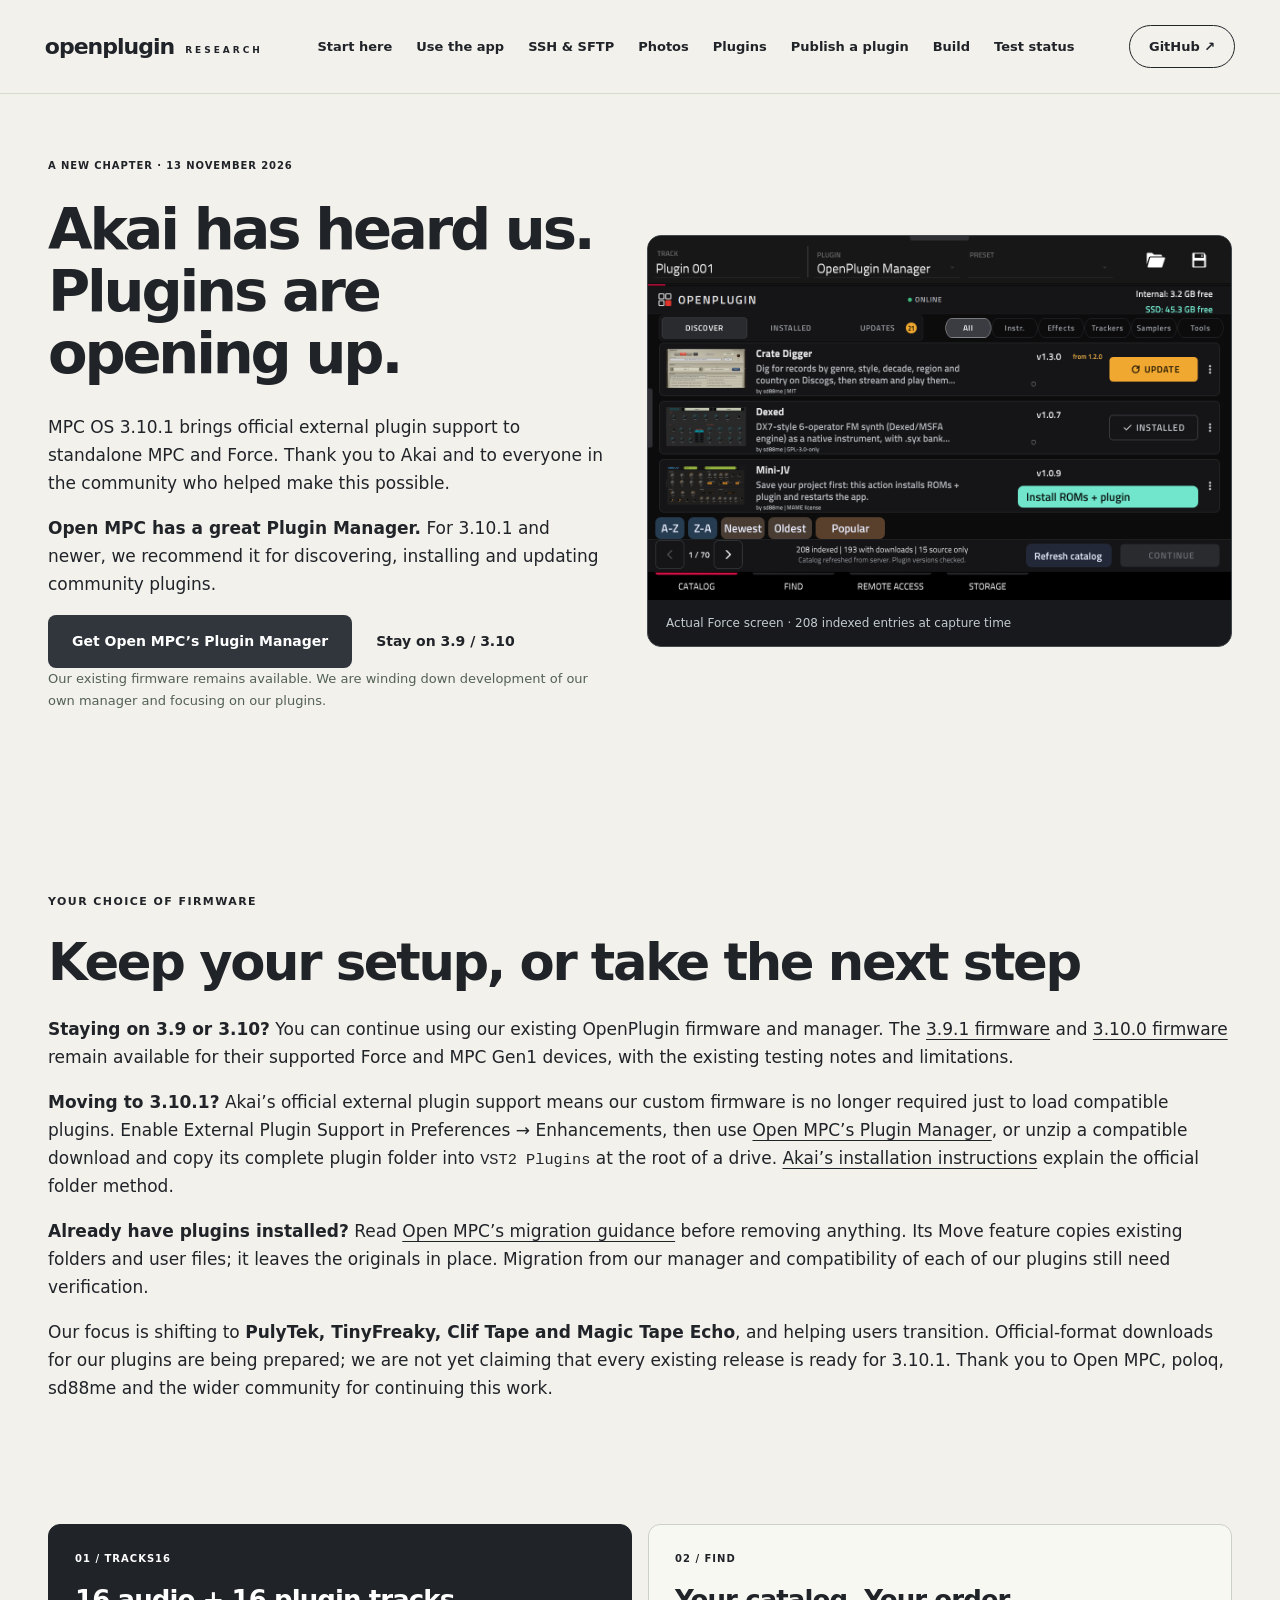
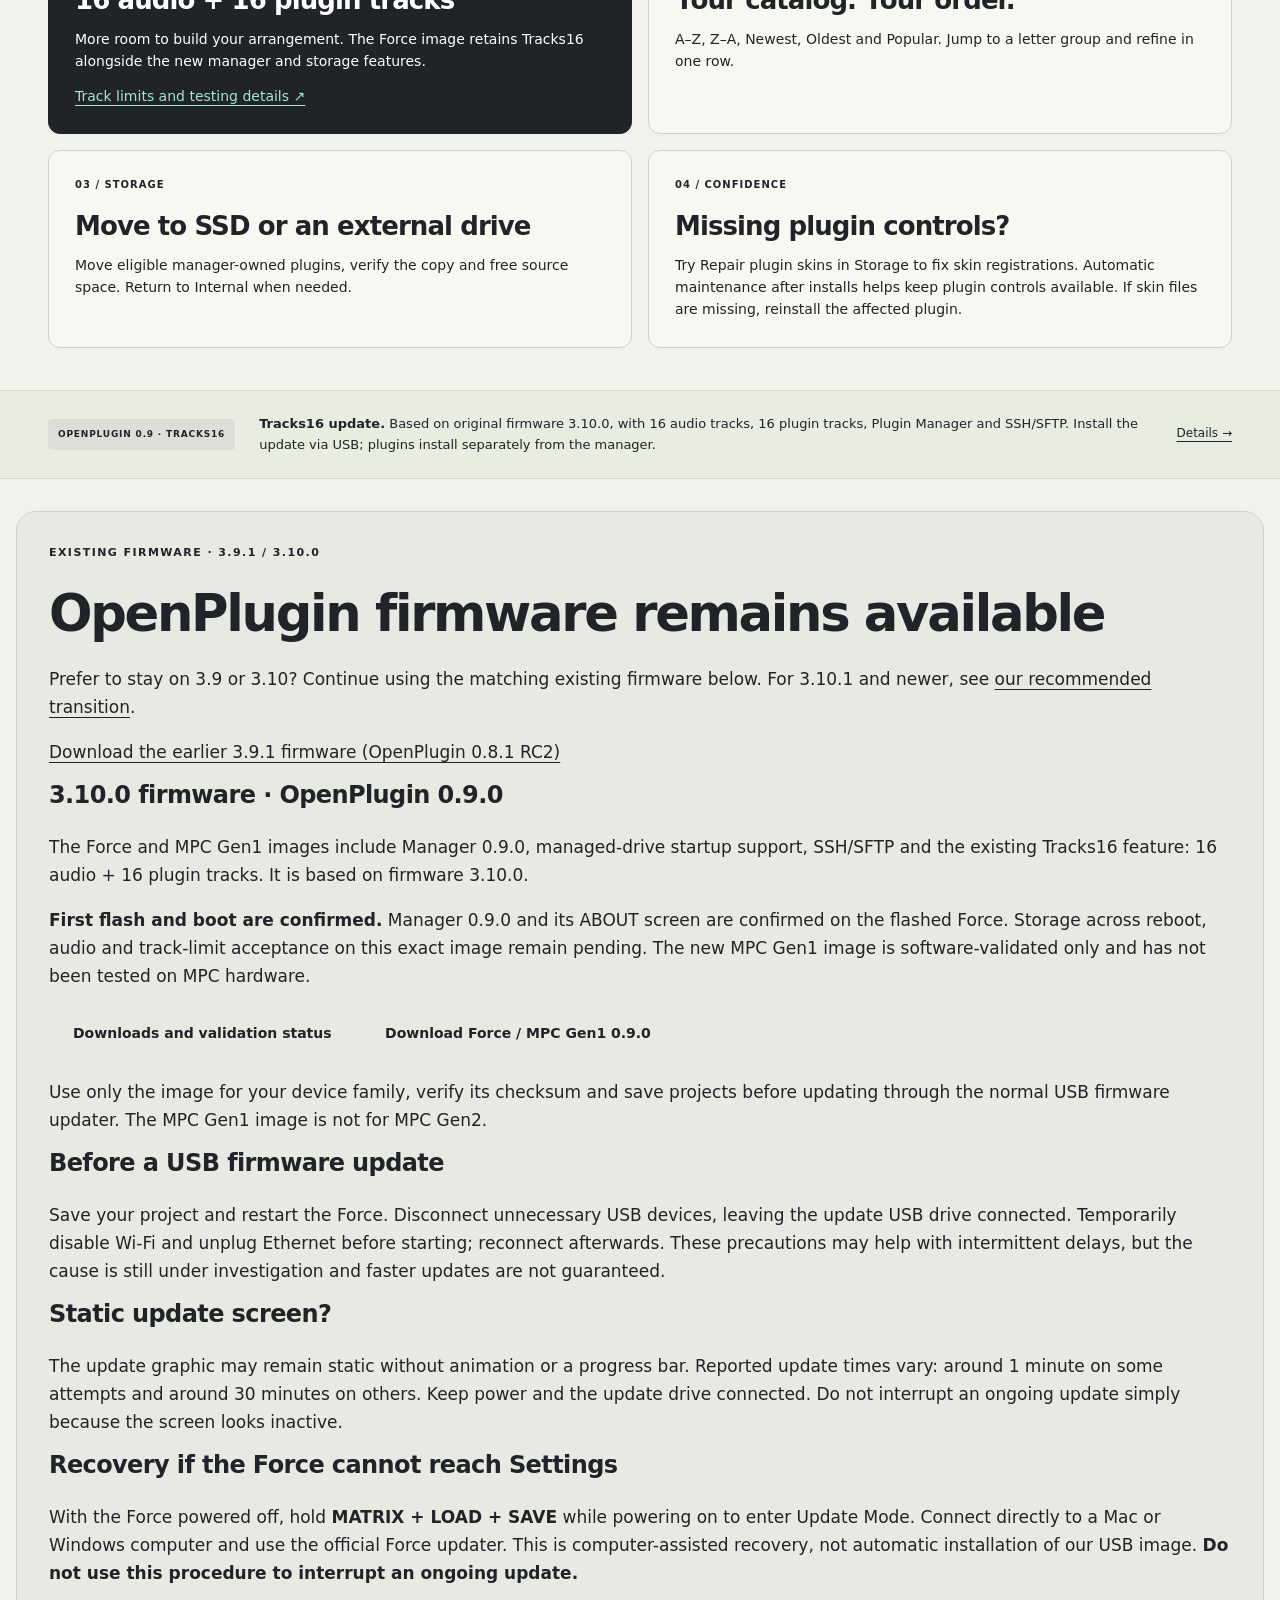
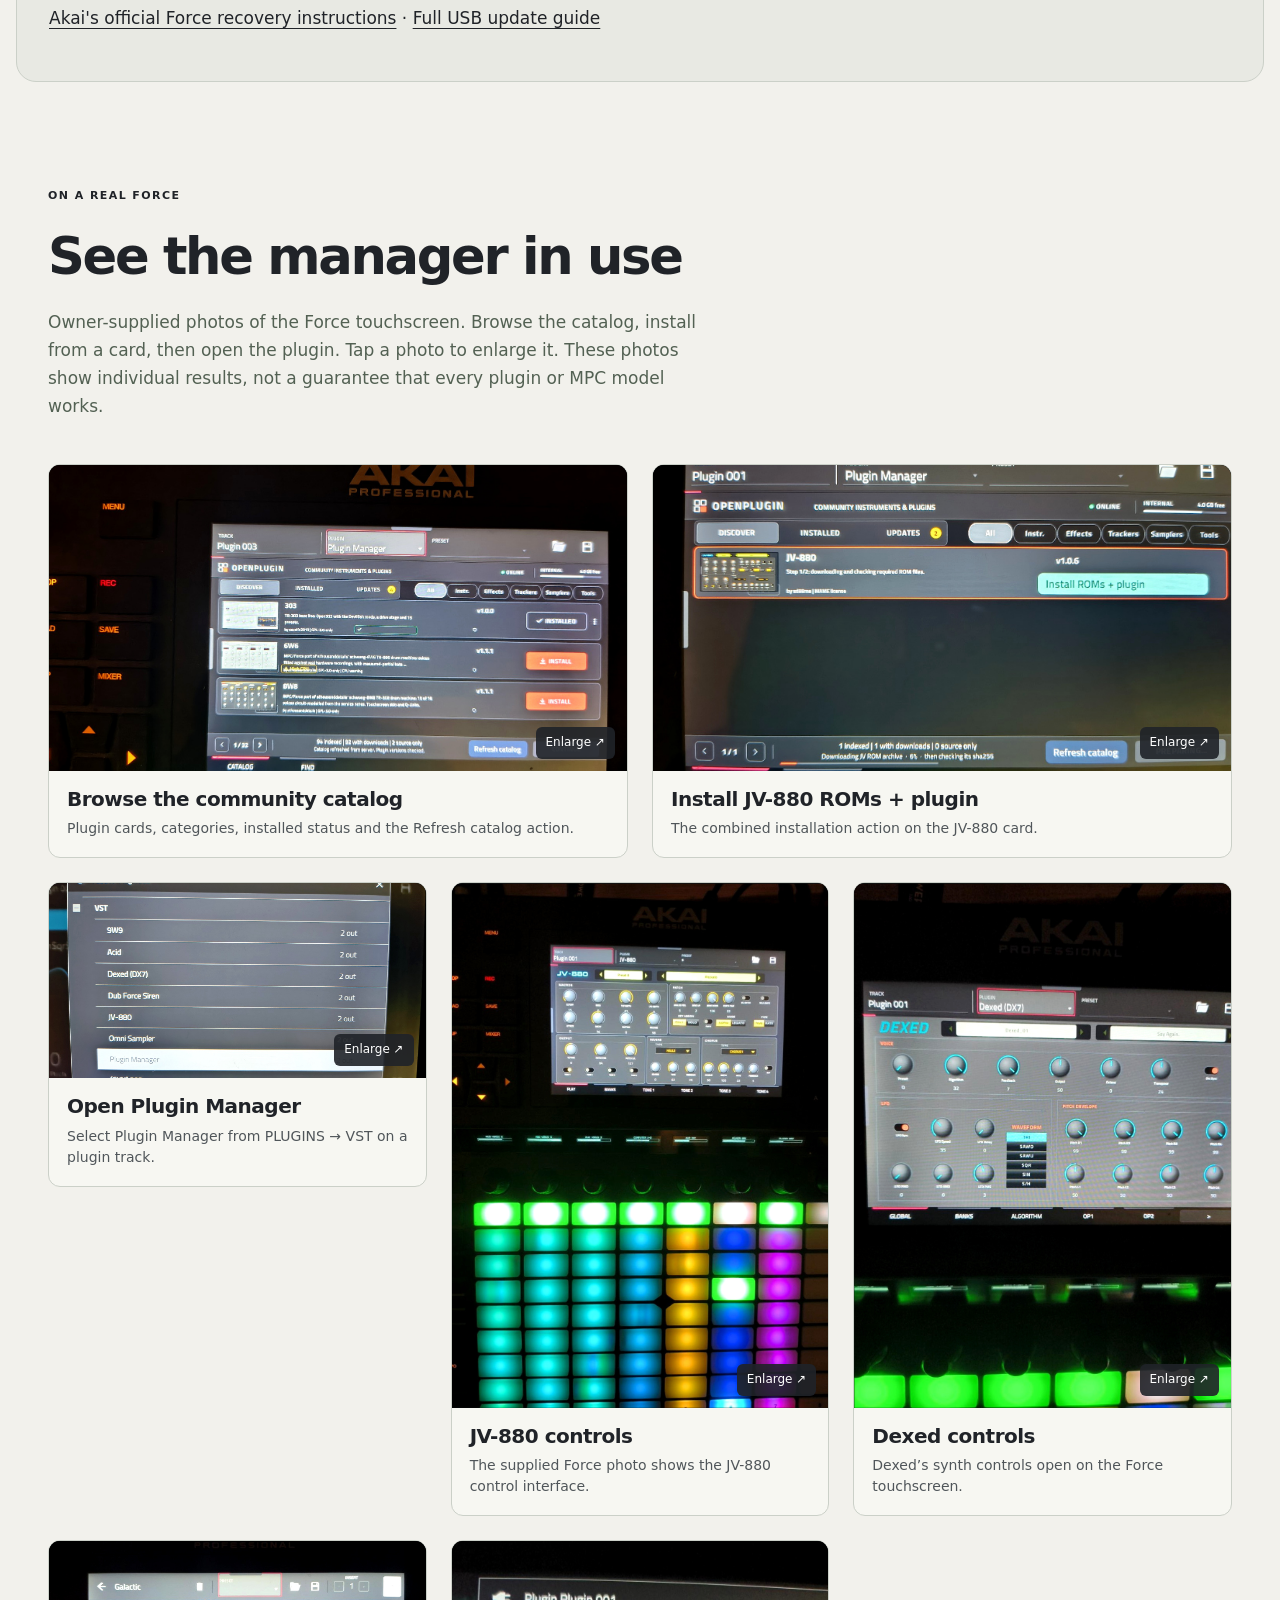
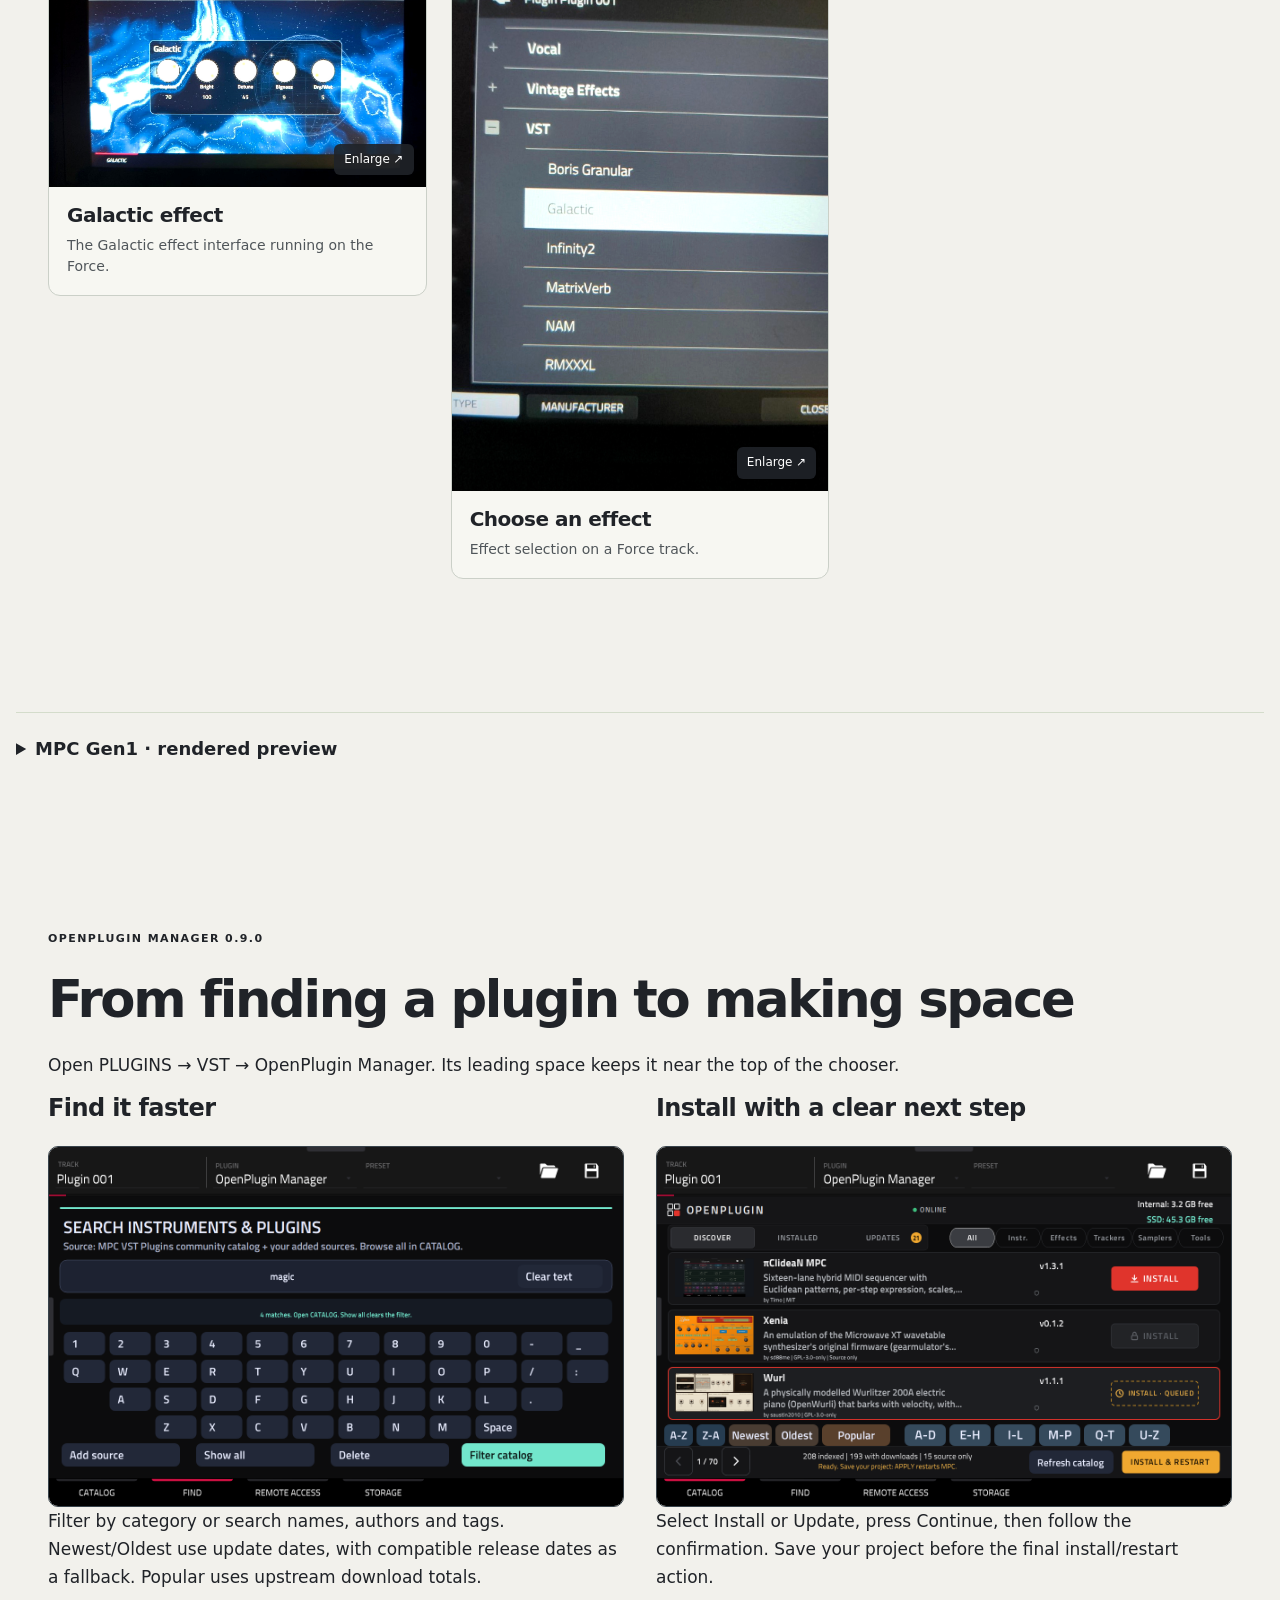
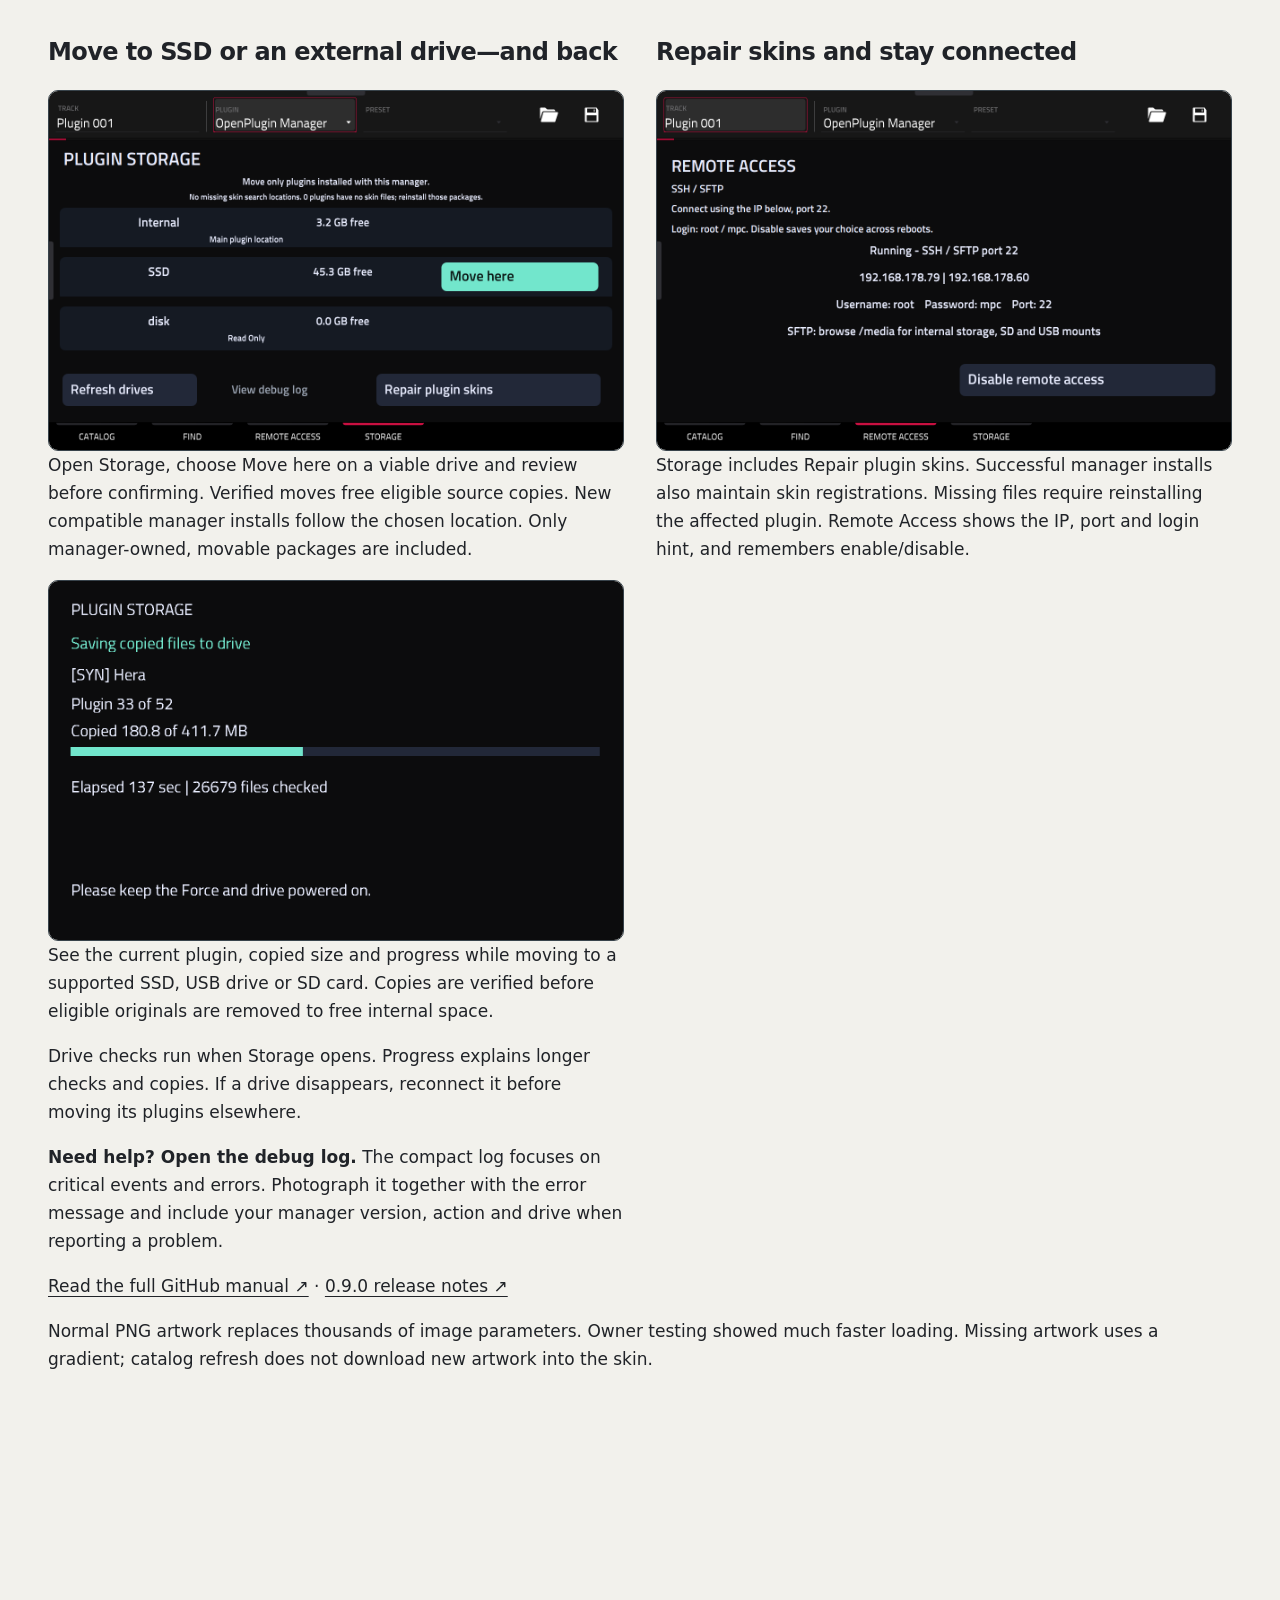
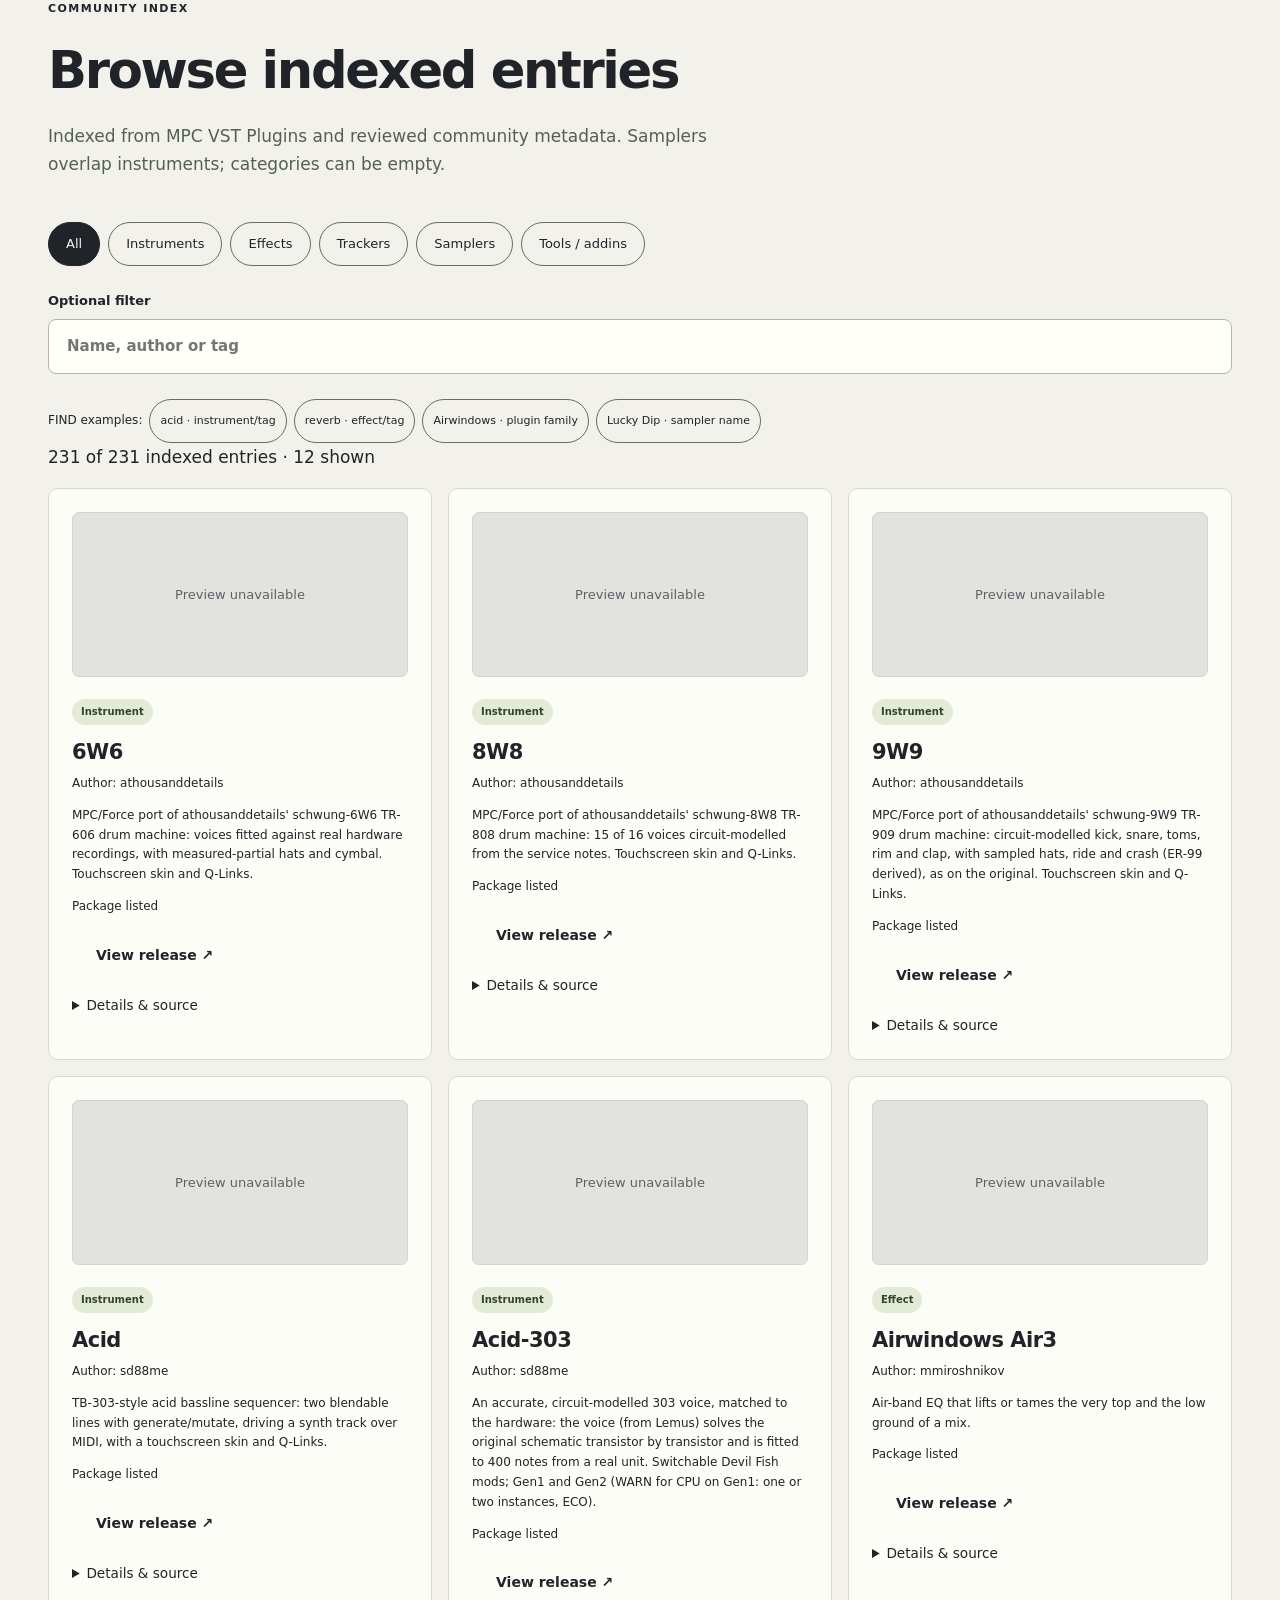
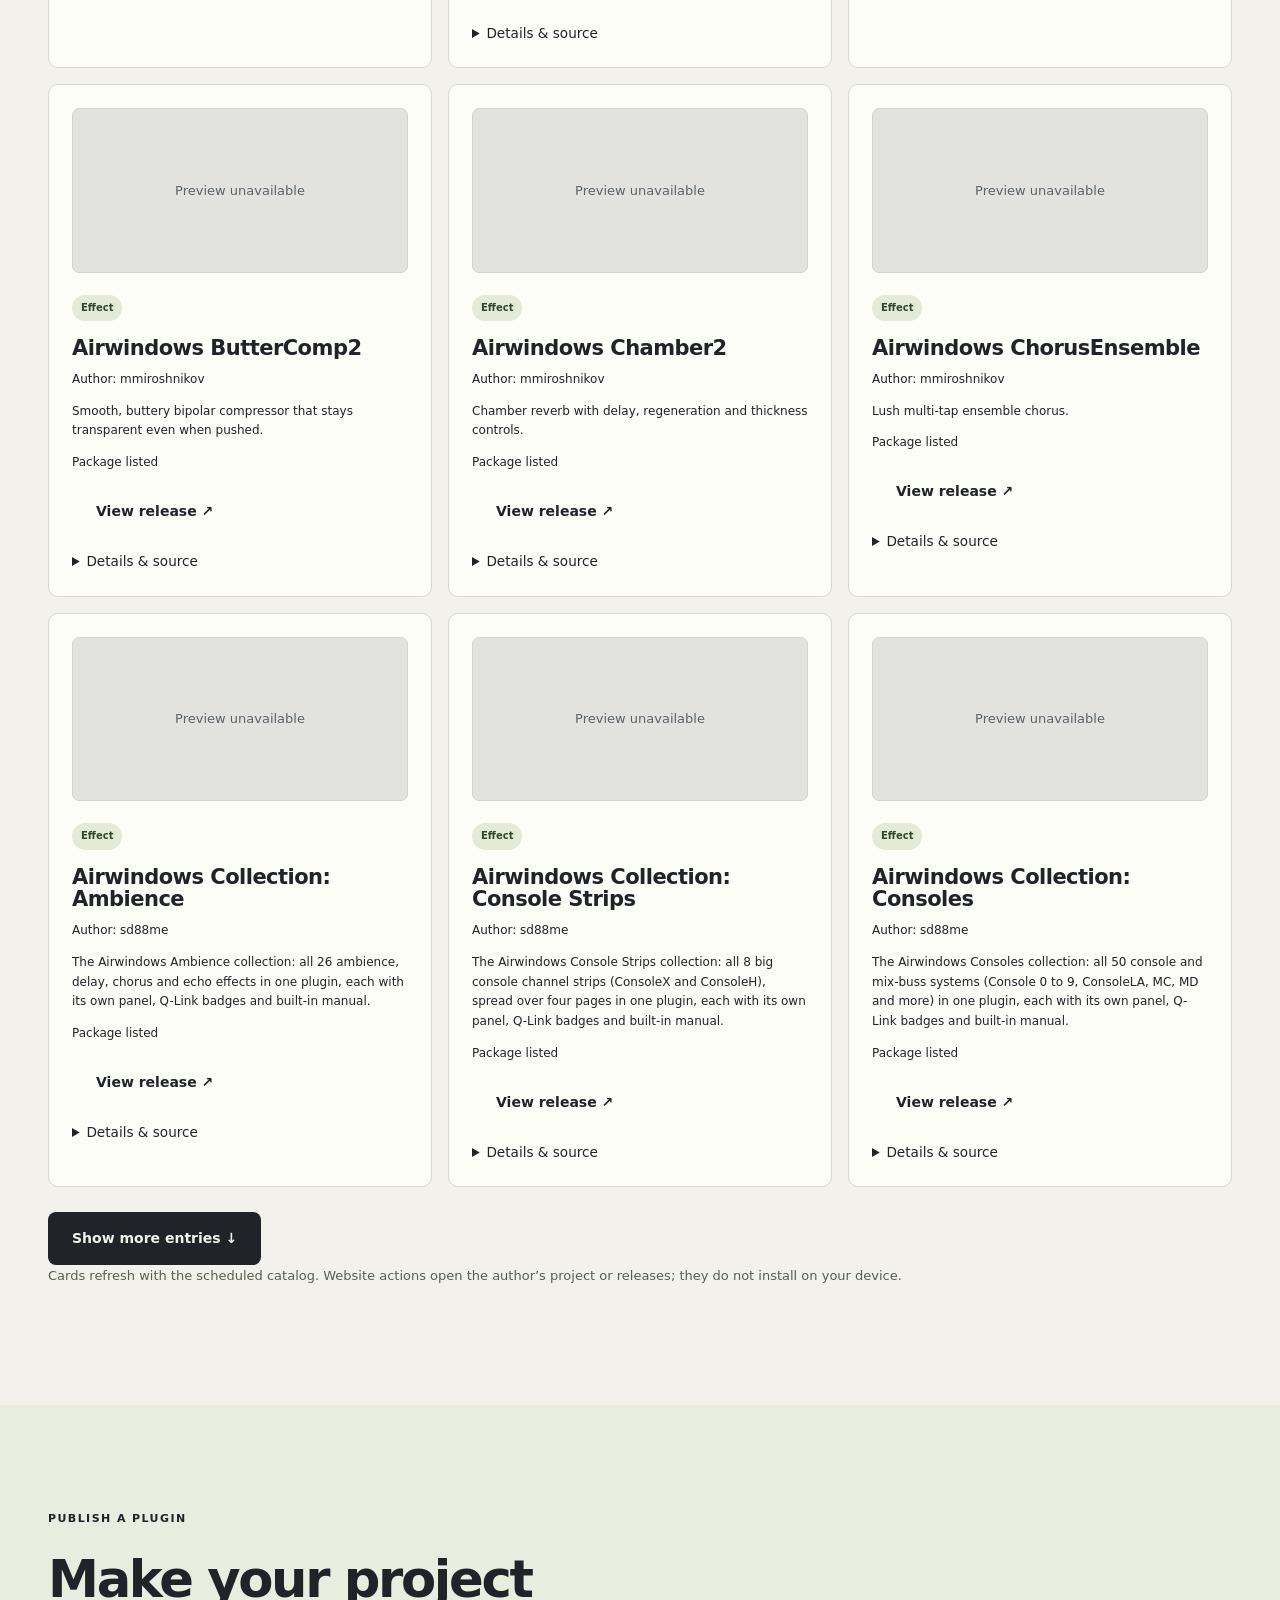
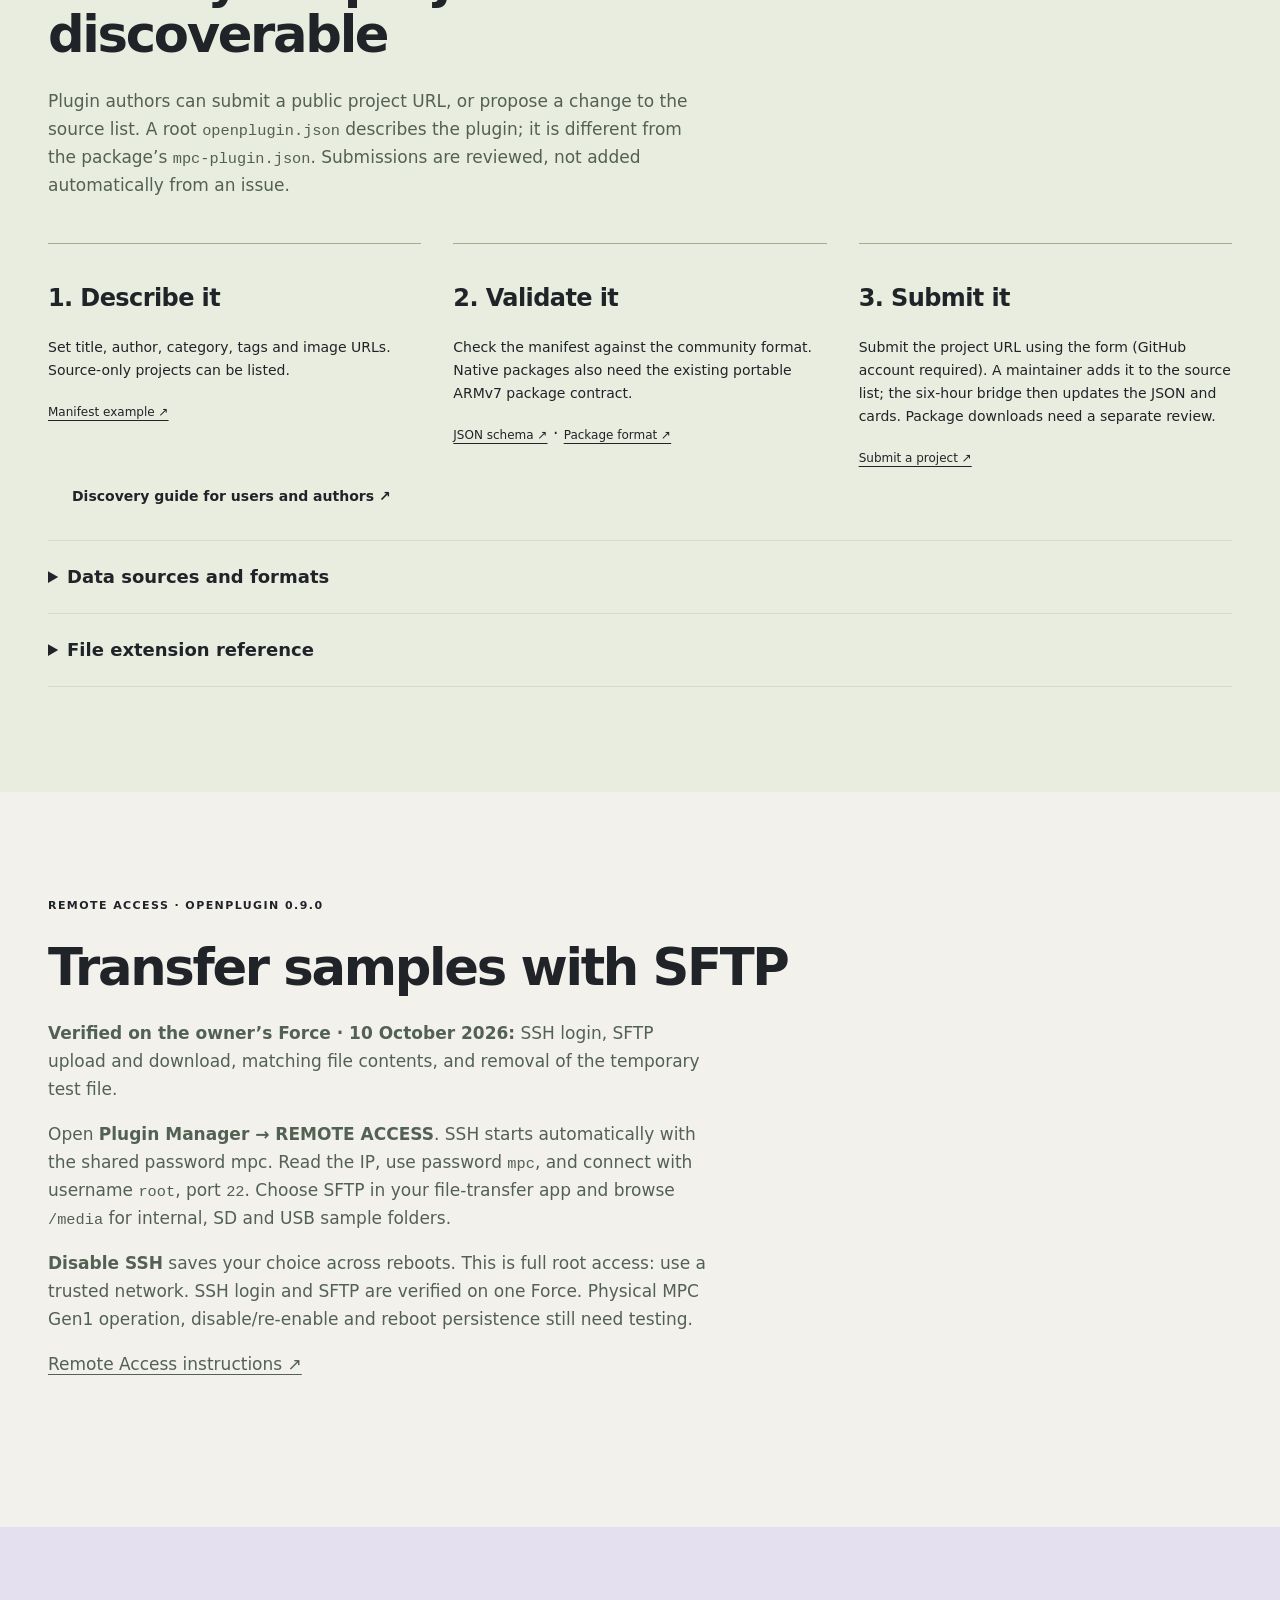
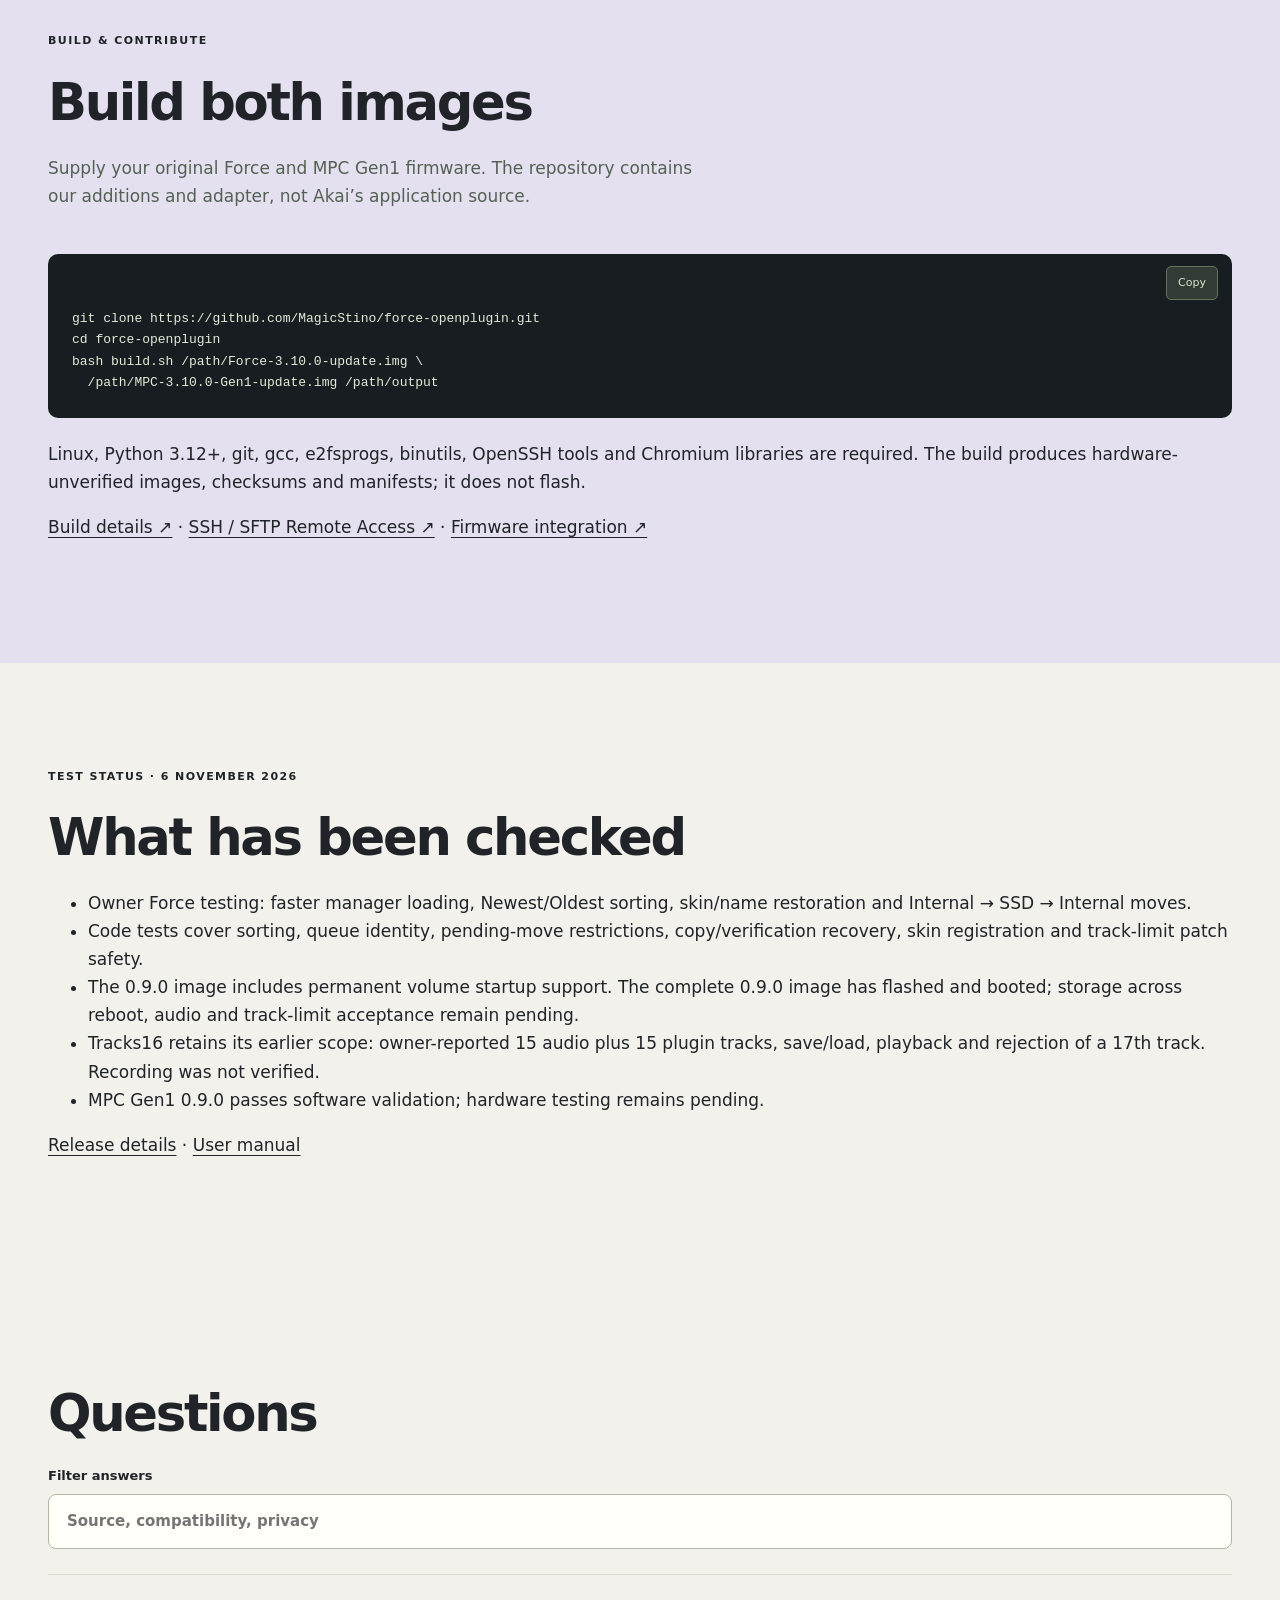
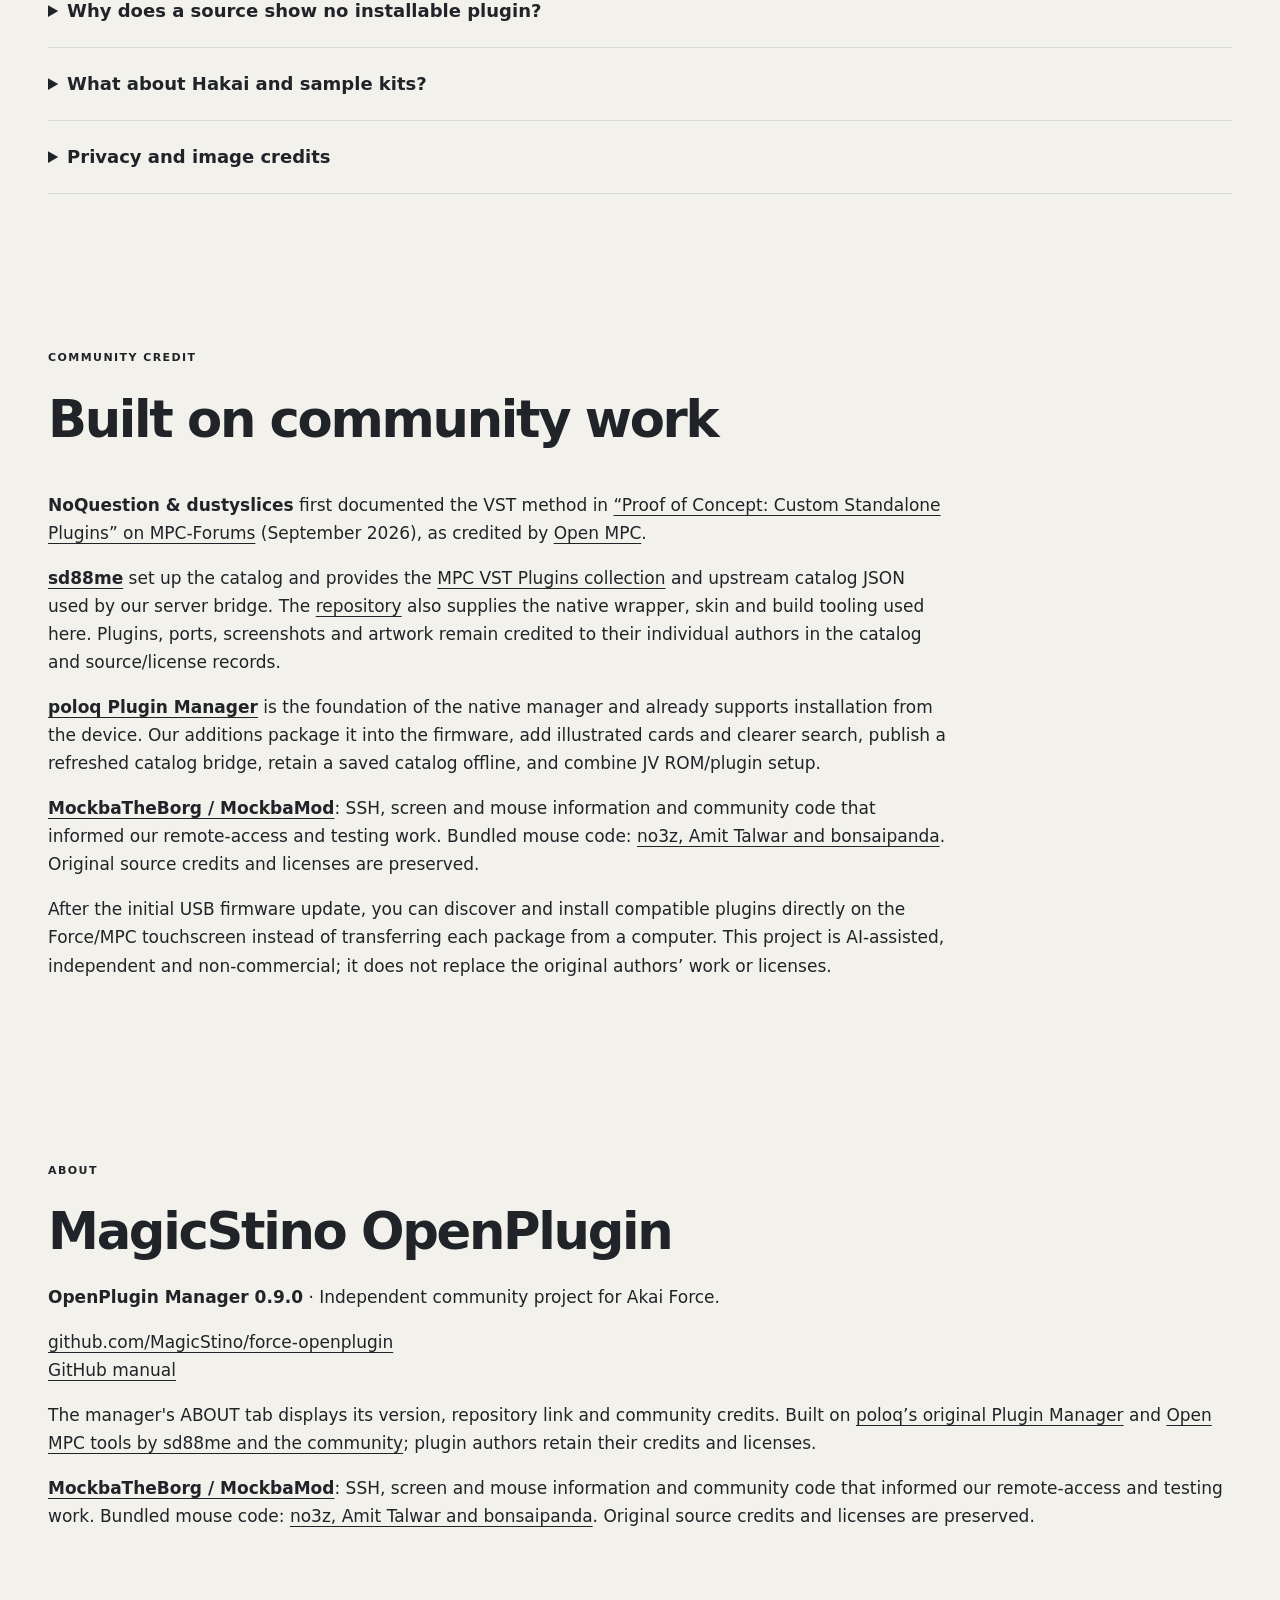
==== commit 96512e1b: "Announce transition to Akai plugin support and Open MPC manager" ====
--- a/website/index.html
+++ b/website/index.html
@@ -1,12 +1,19 @@
 <!doctype html>
-<html lang="en"><head><meta charset="utf-8"><meta name="viewport" content="width=device-width, initial-scale=1"><title>MagicStino OpenPlugin 0.9 — Browse community VST plugins and install in a breeze</title>
-<meta name="description" content="Browse and install community plugins directly on your Force. With 16 audio + 16 plugin tracks, easy sorting, SSD or external-drive moves and skin repair.">
+<html lang="en"><head><meta charset="utf-8"><meta name="viewport" content="width=device-width, initial-scale=1"><title>MagicStino OpenPlugin — A new chapter for MPC plugins</title>
+<meta name="description" content="Akai 3.10.1 brings official external plugin support. We recommend Open MPC’s Plugin Manager; OpenPlugin firmware remains available for 3.9.1 and 3.10.0 users.">
 <link rel="canonical" href="https://magicstino.github.io/force-openplugin/">
-<meta property="og:type" content="website"><meta property="og:url" content="https://magicstino.github.io/force-openplugin/"><meta property="og:site_name" content="OpenPlugin Research"><meta property="og:title" content="MagicStino OpenPlugin 0.9 — Browse community VST plugins and install in a breeze"><meta property="og:description" content="Browse and install community plugins directly on your Force. With 16 audio + 16 plugin tracks, easy sorting, SSD or external-drive moves and skin repair."><meta property="og:image" content="https://magicstino.github.io/force-openplugin/assets/share-card-0.9.png"><meta property="og:image:type" content="image/png"><meta property="og:image:width" content="1200"><meta property="og:image:height" content="630"><meta property="og:image:alt" content="OpenPlugin: 16 audio + 16 plugin tracks, with a real Force Plugin Manager photo">
-<meta name="twitter:card" content="summary_large_image"><meta name="twitter:title" content="MagicStino OpenPlugin 0.9 — Browse community VST plugins and install in a breeze"><meta name="twitter:description" content="Browse and install community plugins directly on your Force. With 16 audio + 16 plugin tracks, easy sorting, SSD or external-drive moves and skin repair."><meta name="twitter:image" content="https://magicstino.github.io/force-openplugin/assets/share-card-0.9.png"><meta name="twitter:image:alt" content="OpenPlugin: double the tracks, 200+ plugins and a real Force Plugin Manager photo">
+<meta property="og:type" content="website"><meta property="og:url" content="https://magicstino.github.io/force-openplugin/"><meta property="og:site_name" content="OpenPlugin Research"><meta property="og:title" content="MagicStino OpenPlugin — A new chapter for MPC plugins"><meta property="og:description" content="Akai 3.10.1 brings official external plugin support. We recommend Open MPC’s Plugin Manager; OpenPlugin firmware remains available for 3.9.1 and 3.10.0 users."><meta property="og:image" content="https://magicstino.github.io/force-openplugin/assets/share-card-0.9.png"><meta property="og:image:type" content="image/png"><meta property="og:image:width" content="1200"><meta property="og:image:height" content="630"><meta property="og:image:alt" content="OpenPlugin: 16 audio + 16 plugin tracks, with a real Force Plugin Manager photo">
+<meta name="twitter:card" content="summary_large_image"><meta name="twitter:title" content="MagicStino OpenPlugin — A new chapter for MPC plugins"><meta name="twitter:description" content="Akai 3.10.1 brings official external plugin support. We recommend Open MPC’s Plugin Manager; OpenPlugin firmware remains available for 3.9.1 and 3.10.0 users."><meta name="twitter:image" content="https://magicstino.github.io/force-openplugin/assets/share-card-0.9.png"><meta name="twitter:image:alt" content="OpenPlugin: double the tracks, 200+ plugins and a real Force Plugin Manager photo">
 <meta name="theme-color" content="#17191c"><link rel="icon" href="assets/mark.svg" type="image/svg+xml"><link rel="stylesheet" href="style.css?v=manager-090"><script src="app.js?v=share-7" defer></script></head>
-<body><a class="skip" href="#main">Skip to content</a><header class="header"><a class="brand" href="#">openplugin <span class="brand-sub">RESEARCH</span></a><nav aria-label="Main navigation"><a href="#downloads">Start here</a><a href="#howtos">Use the app</a><a href="#remote-access">SSH &amp; SFTP</a><a href="#force-gallery">Photos</a><a href="#catalog">Plugins</a><a href="#sources">Publish a plugin</a><a href="#developers">Build</a><a href="#status">Test status</a></nav><a class="repo-link" href="https://github.com/MagicStino/force-openplugin">GitHub ↗</a></header><main id="main"><section class="hero wrap"><div class="hero-copy"><p class="eyebrow">MAGICSTINO OPENPLUGIN · MANAGER 0.9.0</p><h1>Browse community VST plugins<br>and install in a breeze</h1><p class="lede">Discover and install community plugins directly on your Force touchscreen. Browse the catalog, choose a plugin, and let OpenPlugin Manager handle the installation.</p><p>16 audio + 16 plugin tracks. Easy sorting. SSD or external-drive moves. Skin repair.</p><div class="hero-actions"><a class="button primary" href="#guide">Explore the new manager</a><a class="button" href="#downloads">Build &amp; download status</a></div><p class="small">0.9.0 Force + MPC Gen1 images · First boot confirmed · Further hardware testing ongoing.</p></div><figure class="hero-art"><img src="assets/manager-0.9/catalog.png" alt="OpenPlugin Manager running on the owner's Force" width="1280" height="800"><figcaption>Actual Force screen · 208 indexed entries at capture time</figcaption></figure></section>
-<section class="wrap usp-section" aria-label="OpenPlugin features"><div class="usp-grid"><article class="usp-highlight"><span class="usp-number">01 / TRACKS16</span><h2>16 audio + 16 plugin tracks</h2><p>More room to build your arrangement. The Force image retains Tracks16 alongside the new manager and storage features.</p><p><a href="https://github.com/MagicStino/force-openplugin/blob/main/docs/TRACKS16.md">Track limits and testing details ↗</a></p></article><article><span class="usp-number">02 / FIND</span><h2>Your catalog. Your order.</h2><p>A–Z, Z–A, Newest, Oldest and Popular. Jump to a letter group and refine in one row.</p></article><article><span class="usp-number">03 / STORAGE</span><h2>Move to SSD or an external drive</h2><p>Move eligible manager-owned plugins, verify the copy and free source space. Return to Internal when needed.</p></article><article><span class="usp-number">04 / CONFIDENCE</span><h2>Missing plugin controls?</h2><p>Try Repair plugin skins in Storage to fix skin registrations. Automatic maintenance after installs helps keep plugin controls available. If skin files are missing, reinstall the affected plugin.</p></article></div></section><div class="status-strip"><div class="wrap status-inner"><span class="chip">OPENPLUGIN 0.9 · TRACKS16</span><p><strong>Tracks16 update.</strong> Based on original firmware 3.10.0, with 16 audio tracks, 16 plugin tracks, Plugin Manager and SSH/SFTP. Install the update via USB; plugins install separately from the manager.</p><a href="#status">Details →</a></div></div><section class="wrap section getting-started" id="downloads"><p class="eyebrow">FORCE RELEASE CANDIDATE</p><h2>OpenPlugin 0.9.0</h2><p>The Force and MPC Gen1 images include Manager 0.9.0, managed-drive startup support, SSH/SFTP and the existing Tracks16 feature: 16 audio + 16 plugin tracks. It is based on firmware 3.10.0.</p><p><strong>First flash and boot are confirmed.</strong> Manager 0.9.0 and its ABOUT screen are confirmed on the flashed Force. Storage across reboot, audio and track-limit acceptance on this exact image remain pending. The new MPC Gen1 image is software-validated only and has not been tested on MPC hardware.</p><p><a class="button" href="https://github.com/MagicStino/force-openplugin/blob/main/docs/DOWNLOADS.md">Downloads and validation status</a> <a class="button" href="https://github.com/MagicStino/force-openplugin/releases/tag/v0.9.0">Download Force / MPC Gen1 0.9.0</a></p><p>Use only the image for your device family, verify its checksum and save projects before updating through the normal USB firmware updater. The MPC Gen1 image is not for MPC Gen2.</p><div id="update-help"><h3>Before a USB firmware update</h3><p>Save your project and restart the Force. Disconnect unnecessary USB devices, leaving the update USB drive connected. Temporarily disable Wi-Fi and unplug Ethernet before starting; reconnect afterwards. These precautions may help with intermittent delays, but the cause is still under investigation and faster updates are not guaranteed.</p><h3>Static update screen?</h3><p>The update graphic may remain static without animation or a progress bar. Reported update times vary: around 1 minute on some attempts and around 30 minutes on others. Keep power and the update drive connected. Do not interrupt an ongoing update simply because the screen looks inactive.</p><h3>Recovery if the Force cannot reach Settings</h3><p>With the Force powered off, hold <strong>MATRIX + LOAD + SAVE</strong> while powering on to enter Update Mode. Connect directly to a Mac or Windows computer and use the official Force updater. This is computer-assisted recovery, not automatic installation of our USB image. <strong>Do not use this procedure to interrupt an ongoing update.</strong></p><p><a href="https://support.akaipro.com/en/support/solutions/articles/69000828125-akai-pro-force-firmware-update-walkthrough">Akai's official Force recovery instructions</a> · <a href="https://github.com/MagicStino/force-openplugin/blob/main/docs/DOWNLOADS.md#installing-from-usb">Full USB update guide</a></p></div></section><section class="wrap section hardware-gallery" id="force-gallery"><div class="section-heading"><p class="eyebrow">ON A REAL FORCE</p><h2>See the manager in use</h2><p>Owner-supplied photos of the Force touchscreen. Browse the catalog, install from a card, then open the plugin. Tap a photo to enlarge it. These photos show individual results, not a guarantee that every plugin or MPC model works.</p></div><div class="hardware-photo-grid"><figure class="hardware-photo photo-featured"><button class="photo-open" type="button" data-photo="assets/force-photos/catalog.jpg" data-title="Browse the community catalog" data-caption="Plugin cards, categories, installed status and the Refresh catalog action." data-ratio="1.891994917407878" data-rotate="false" aria-label="Enlarge photo: Browse the community catalog"><span class="photo-frame" style="--photo-ratio:1.891994917407878"><img src="assets/force-photos/catalog.jpg" width="1489" height="787" loading="lazy" alt="Browse the community catalog on a physical Akai Force"></span><span class="photo-enlarge" aria-hidden="true">Enlarge ↗</span></button><figcaption><h3>Browse the community catalog</h3><p>Plugin cards, categories, installed status and the Refresh catalog action.</p></figcaption></figure><figure class="hardware-photo photo-featured"><button class="photo-open" type="button" data-photo="assets/force-photos/jv-setup.jpg" data-title="Install JV-880 ROMs + plugin" data-caption="The combined installation action on the JV-880 card." data-ratio="1.891994917407878" data-rotate="false" aria-label="Enlarge photo: Install JV-880 ROMs + plugin"><span class="photo-frame" style="--photo-ratio:1.891994917407878"><img src="assets/force-photos/jv-setup.jpg" width="1489" height="787" loading="lazy" alt="Install JV-880 ROMs + plugin on a physical Akai Force"></span><span class="photo-enlarge" aria-hidden="true">Enlarge ↗</span></button><figcaption><h3>Install JV-880 ROMs + plugin</h3><p>The combined installation action on the JV-880 card.</p></figcaption></figure><figure class="hardware-photo"><button class="photo-open" type="button" data-photo="assets/force-photos/plugin-selection.jpg" data-title="Open Plugin Manager" data-caption="Select Plugin Manager from PLUGINS → VST on a plugin track." data-ratio="1.9362808842652797" data-rotate="false" aria-label="Enlarge photo: Open Plugin Manager"><span class="photo-frame" style="--photo-ratio:1.9362808842652797"><img src="assets/force-photos/plugin-selection.jpg" width="1489" height="769" loading="lazy" alt="Open Plugin Manager on a physical Akai Force"></span><span class="photo-enlarge" aria-hidden="true">Enlarge ↗</span></button><figcaption><h3>Open Plugin Manager</h3><p>Select Plugin Manager from PLUGINS → VST on a plugin track.</p></figcaption></figure><figure class="hardware-photo"><button class="photo-open" type="button" data-photo="assets/force-photos/jv-controls.jpg" data-title="JV-880 controls" data-caption="The supplied Force photo shows the JV-880 control interface." data-ratio="0.7183002056202878" data-rotate="true" aria-label="Enlarge photo: JV-880 controls"><span class="photo-frame photo-rotated" style="--photo-ratio:0.7183002056202878"><img src="assets/force-photos/jv-controls.jpg" width="1459" height="1048" loading="lazy" alt="JV-880 controls on a physical Akai Force"></span><span class="photo-enlarge" aria-hidden="true">Enlarge ↗</span></button><figcaption><h3>JV-880 controls</h3><p>The supplied Force photo shows the JV-880 control interface.</p></figcaption></figure><figure class="hardware-photo"><button class="photo-open" type="button" data-photo="assets/force-photos/dexed.jpg" data-title="Dexed controls" data-caption="Dexed’s synth controls open on the Force touchscreen." data-ratio="0.7183002056202878" data-rotate="true" aria-label="Enlarge photo: Dexed controls"><span class="photo-frame photo-rotated" style="--photo-ratio:0.7183002056202878"><img src="assets/force-photos/dexed.jpg" width="1459" height="1048" loading="lazy" alt="Dexed controls on a physical Akai Force"></span><span class="photo-enlarge" aria-hidden="true">Enlarge ↗</span></button><figcaption><h3>Dexed controls</h3><p>Dexed’s synth controls open on the Force touchscreen.</p></figcaption></figure><figure class="hardware-photo"><button class="photo-open" type="button" data-photo="assets/force-photos/galactic.jpg" data-title="Galactic effect" data-caption="The Galactic effect interface running on the Force." data-ratio="1.5316184351554127" data-rotate="false" aria-label="Enlarge photo: Galactic effect"><span class="photo-frame" style="--photo-ratio:1.5316184351554127"><img src="assets/force-photos/galactic.jpg" width="1429" height="933" loading="lazy" alt="Galactic effect on a physical Akai Force"></span><span class="photo-enlarge" aria-hidden="true">Enlarge ↗</span></button><figcaption><h3>Galactic effect</h3><p>The Galactic effect interface running on the Force.</p></figcaption></figure><figure class="hardware-photo"><button class="photo-open" type="button" data-photo="assets/force-photos/effect-selection.jpg" data-title="Choose an effect" data-caption="Effect selection on a Force track." data-ratio="0.6850944716585025" data-rotate="true" aria-label="Enlarge photo: Choose an effect"><span class="photo-frame photo-rotated" style="--photo-ratio:0.6850944716585025"><img src="assets/force-photos/effect-selection.jpg" width="1429" height="979" loading="lazy" alt="Choose an effect on a physical Akai Force"></span><span class="photo-enlarge" aria-hidden="true">Enlarge ↗</span></button><figcaption><h3>Choose an effect</h3><p>Effect selection on a Force track.</p></figcaption></figure></div></section><details class="wrap accordion mpc-render"><summary>MPC Gen1 · rendered preview</summary><div><p>This is a styled render, not a hardware photo. Physical MPC operation still needs testing.</p><img src="assets/mpc-preview.png" width="1200" height="840" loading="lazy" alt="Rendered MPC Gen1 concept with the native manager interface"></div></details><section class="wrap section" id="howtos"><div id="guide"><p class="eyebrow">OPENPLUGIN MANAGER 0.9.0</p><h2>From finding a plugin to making space</h2><p>Open PLUGINS → VST → OpenPlugin Manager. Its leading space keeps it near the top of the chooser.</p><div class="release-guide"><article><h3>Find it faster</h3><img src="assets/manager-0.9/find.png" alt="FIND screen on Force" loading="lazy"><p>Filter by category or search names, authors and tags. Newest/Oldest use update dates, with compatible release dates as a fallback. Popular uses upstream download totals.</p></article><article><h3>Install with a clear next step</h3><img src="assets/manager-0.9/install.png" alt="Queued installation on Force" loading="lazy"><p>Select Install or Update, press Continue, then follow the confirmation. Save your project before the final install/restart action.</p></article><article><h3>Move to SSD or an external drive—and back</h3><img src="assets/manager-0.9/storage.png" alt="Storage drive rows with Internal and SSD on Force" loading="lazy"><p>Open Storage, choose Move here on a viable drive and review before confirming. Verified moves free eligible source copies. New compatible manager installs follow the chosen location. Only manager-owned, movable packages are included.</p><img src="assets/manager-0.9/moving.png" alt="Real Force move progress: plugin 33 of 52, 180.8 of 411.7 MB copied" loading="lazy"><p>See the current plugin, copied size and progress while moving to a supported SSD, USB drive or SD card. Copies are verified before eligible originals are removed to free internal space.</p><p>Drive checks run when Storage opens. Progress explains longer checks and copies. If a drive disappears, reconnect it before moving its plugins elsewhere.</p><p><strong>Need help? Open the debug log.</strong> The compact log focuses on critical events and errors. Photograph it together with the error message and include your manager version, action and drive when reporting a problem.</p></article><article><h3>Repair skins and stay connected</h3><img src="assets/manager-0.9/remote.png" alt="SSH and SFTP controls on Force" loading="lazy"><p>Storage includes Repair plugin skins. Successful manager installs also maintain skin registrations. Missing files require reinstalling the affected plugin. Remote Access shows the IP, port and login hint, and remembers enable/disable.</p></article></div><p><a href="https://github.com/MagicStino/force-openplugin/blob/main/docs/GUIDE.md">Read the full GitHub manual ↗</a> · <a href="https://github.com/MagicStino/force-openplugin/blob/main/docs/RELEASE-0.9.0.md">0.9.0 release notes ↗</a></p><p>Normal PNG artwork replaces thousands of image parameters. Owner testing showed much faster loading. Missing artwork uses a gradient; catalog refresh does not download new artwork into the skin.</p></div></section><section class="wrap section" id="catalog"><div class="section-heading"><p class="eyebrow">COMMUNITY INDEX</p><h2>Browse indexed entries</h2><p>Indexed from MPC VST Plugins and reviewed community metadata. Samplers overlap instruments; categories can be empty.</p></div><div class="catalog-filters" role="group" aria-label="Catalog category"><button class="selected" aria-pressed="true" data-kind="all">All</button><button aria-pressed="false" data-kind="instrument">Instruments</button><button aria-pressed="false" data-kind="effect">Effects</button><button aria-pressed="false" data-kind="tracker">Trackers</button><button aria-pressed="false" data-kind="sampler">Samplers</button><button aria-pressed="false" data-kind="addin">Tools / addins</button></div><label class="faq-search" for="catalog-query">Optional filter<input id="catalog-query" type="search" placeholder="Name, author or tag"></label><div class="examples">FIND examples: <button data-example="acid">acid · instrument/tag</button><button data-example="reverb">reverb · effect/tag</button><button data-example="Airwindows">Airwindows · plugin family</button><button data-example="Lucky Dip">Lucky Dip · sampler name</button></div><p id="catalog-count" role="status">Loading catalog…</p><div id="catalog-cards" class="catalog-grid"></div><button id="catalog-more" class="button dark" hidden>Show more entries ↓</button><noscript><p>Browse the <a href="https://open-mpc.github.io/">upstream community catalog</a>. The guides below work without JavaScript.</p></noscript><p class="small">Cards refresh with the scheduled catalog. Website actions open the author’s project or releases; they do not install on your device.</p></section><section class="sources-section section" id="sources"><div class="wrap"><div class="section-heading"><p class="eyebrow">PUBLISH A PLUGIN</p><h2>Make your project discoverable</h2><p>Plugin authors can submit a public project URL, or propose a change to the source list. A root <code>openplugin.json</code> describes the plugin; it is different from the package’s <code>mpc-plugin.json</code>. Submissions are reviewed, not added automatically from an issue.</p></div><div class="source-types"><article><h3>1. Describe it</h3><p>Set title, author, category, tags and image URLs. Source-only projects can be listed.</p><a href="https://github.com/MagicStino/force-openplugin/blob/main/catalog/example.openplugin.json">Manifest example ↗</a></article><article><h3>2. Validate it</h3><p>Check the manifest against the community format. Native packages also need the existing portable ARMv7 package contract.</p><a href="schema/community-plugin.schema.json">JSON schema ↗</a> · <a href="https://github.com/MagicStino/force-openplugin/blob/main/docs/SOURCES.md">Package format ↗</a></article><article><h3>3. Submit it</h3><p>Submit the project URL using the form (GitHub account required). A maintainer adds it to the source list; the six-hour bridge then updates the JSON and cards. Package downloads need a separate review.</p><a href="https://github.com/MagicStino/force-openplugin/issues/new?template=plugin-submission.yml">Submit a project ↗</a></article></div><p><a class="button" href="https://github.com/MagicStino/force-openplugin/blob/main/docs/DISCOVERY.md">Discovery guide for users and authors ↗</a></p><details class="accordion"><summary>Data sources and formats</summary><div><p>The bridge starts with <a href="https://open-mpc.github.io/catalog.json">MPC VST Plugins</a>, then checks registered repositories and bounded GitHub searches. Search matches without a valid manifest remain candidates.</p><p><a href="catalog.json">App catalog</a> · <a href="discovery.json">Discovery report</a> · <a href="https://github.com/MagicStino/force-openplugin/blob/main/catalog/sources.json">Source registry</a></p><p>Device FIND accepts <code>owner/repository</code> or its GitHub URL. It checks the latest stable release for <code>-mpc-armv7.zip</code>, a SHA256 digest and <code>mpc-plugin.json</code>. Arbitrary websites and desktop VSTs are not supported inputs.</p></div></details><details class="accordion" id="formats"><summary>File extension reference</summary><div><p><code>.zip</code> package · <code>.so</code> native library · <code>.json</code> metadata · <code>.xml</code> registration · <code>.xpl</code> preset · <code>.xpj</code> project · <code>.sh</code> installer · <code>.img</code> firmware · <code>.sha256</code> checksum · <code>.pub</code> public SSH key.</p><p>Desktop <code>.dll</code>, <code>.exe</code>, <code>.dmg</code> and general <code>.vst3</code> bundles are not native MPC packages.</p></div></details></div></section><section class="wrap section" id="remote-access"><div class="section-heading"><p class="eyebrow">REMOTE ACCESS · OPENPLUGIN 0.9.0</p><h2>Transfer samples with SFTP</h2><p><strong>Verified on the owner’s Force · 10 October 2026:</strong> SSH login, SFTP upload and download, matching file contents, and removal of the temporary test file.</p><p>Open <strong>Plugin Manager → REMOTE ACCESS</strong>. SSH starts automatically with the shared password mpc. Read the IP, use password <code>mpc</code>, and connect with username <code>root</code>, port <code>22</code>. Choose SFTP in your file-transfer app and browse <code>/media</code> for internal, SD and USB sample folders.</p><p><strong>Disable SSH</strong> saves your choice across reboots. This is full root access: use a trusted network. SSH login and SFTP are verified on one Force. Physical MPC Gen1 operation, disable/re-enable and reboot persistence still need testing.</p><p><a href="https://github.com/MagicStino/force-openplugin/blob/main/docs/SSH.md">Remote Access instructions ↗</a></p></div></section><section class="workbench section" id="developers"><div class="wrap"><div class="section-heading"><p class="eyebrow">BUILD &amp; CONTRIBUTE</p><h2>Build both images</h2><p>Supply your original Force and MPC Gen1 firmware. The repository contains our additions and adapter, not Akai’s application source.</p></div><div class="code-box"><button class="copy" data-copy="build-command">Copy</button><pre id="build-command"><code>git clone https://github.com/MagicStino/force-openplugin.git
+<body><a class="skip" href="#main">Skip to content</a><header class="header"><a class="brand" href="#">openplugin <span class="brand-sub">RESEARCH</span></a><nav aria-label="Main navigation"><a href="#next-chapter">Start here</a><a href="#howtos">Use the app</a><a href="#remote-access">SSH &amp; SFTP</a><a href="#force-gallery">Photos</a><a href="#catalog">Plugins</a><a href="#sources">Publish a plugin</a><a href="#developers">Build</a><a href="#status">Test status</a></nav><a class="repo-link" href="https://github.com/MagicStino/force-openplugin">GitHub ↗</a></header><main id="main"><section class="hero wrap"><div class="hero-copy"><p class="eyebrow">A NEW CHAPTER · 13 NOVEMBER 2026</p><h1>Akai has heard us.<br>Plugins are opening up.</h1><p class="lede">MPC OS 3.10.1 brings official external plugin support to standalone MPC and Force. Thank you to Akai and to everyone in the community who helped make this possible.</p><p><strong>Open MPC has a great Plugin Manager.</strong> For 3.10.1 and newer, we recommend it for discovering, installing and updating community plugins.</p><div class="hero-actions"><a class="button primary" href="https://open-mpc.github.io/install.html">Get Open MPC’s Plugin Manager</a><a class="button" href="#downloads">Stay on 3.9 / 3.10</a></div><p class="small">Our existing firmware remains available. We are winding down development of our own manager and focusing on our plugins.</p></div><figure class="hero-art"><img src="assets/manager-0.9/catalog.png" alt="OpenPlugin Manager running on the owner's Force" width="1280" height="800"><figcaption>Actual Force screen · 208 indexed entries at capture time</figcaption></figure></section>
+<section class="wrap section getting-started" id="next-chapter" aria-labelledby="next-chapter-title">
+<p class="eyebrow">YOUR CHOICE OF FIRMWARE</p><h2 id="next-chapter-title">Keep your setup, or take the next step</h2>
+<p><strong>Staying on 3.9 or 3.10?</strong> You can continue using our existing OpenPlugin firmware and manager. The <a href="https://github.com/MagicStino/force-openplugin/releases/tag/v0.8.1-rc2">3.9.1 firmware</a> and <a href="https://github.com/MagicStino/force-openplugin/releases/tag/v0.9.0">3.10.0 firmware</a> remain available for their supported Force and MPC Gen1 devices, with the existing testing notes and limitations.</p>
+<p><strong>Moving to 3.10.1?</strong> Akai’s official external plugin support means our custom firmware is no longer required just to load compatible plugins. Enable External Plugin Support in Preferences → Enhancements, then use <a href="https://open-mpc.github.io/install.html">Open MPC’s Plugin Manager</a>, or unzip a compatible download and copy its complete plugin folder into <code>VST2 Plugins</code> at the root of a drive. <a href="https://github.com/inmusic-software/mpc-plugin-builder-sdk/blob/main/GETTING_STARTED.md">Akai’s installation instructions</a> explain the official folder method.</p>
+<p><strong>Already have plugins installed?</strong> Read <a href="https://open-mpc.github.io/faq.html">Open MPC’s migration guidance</a> before removing anything. Its Move feature copies existing folders and user files; it leaves the originals in place. Migration from our manager and compatibility of each of our plugins still need verification.</p>
+<p>Our focus is shifting to <strong>PulyTek, TinyFreaky, Clif Tape and Magic Tape Echo</strong>, and helping users transition. Official-format downloads for our plugins are being prepared; we are not yet claiming that every existing release is ready for 3.10.1. Thank you to Open MPC, poloq, sd88me and the wider community for continuing this work.</p>
+</section>
+<section class="wrap usp-section" aria-label="OpenPlugin features"><div class="usp-grid"><article class="usp-highlight"><span class="usp-number">01 / TRACKS16</span><h2>16 audio + 16 plugin tracks</h2><p>More room to build your arrangement. The Force image retains Tracks16 alongside the new manager and storage features.</p><p><a href="https://github.com/MagicStino/force-openplugin/blob/main/docs/TRACKS16.md">Track limits and testing details ↗</a></p></article><article><span class="usp-number">02 / FIND</span><h2>Your catalog. Your order.</h2><p>A–Z, Z–A, Newest, Oldest and Popular. Jump to a letter group and refine in one row.</p></article><article><span class="usp-number">03 / STORAGE</span><h2>Move to SSD or an external drive</h2><p>Move eligible manager-owned plugins, verify the copy and free source space. Return to Internal when needed.</p></article><article><span class="usp-number">04 / CONFIDENCE</span><h2>Missing plugin controls?</h2><p>Try Repair plugin skins in Storage to fix skin registrations. Automatic maintenance after installs helps keep plugin controls available. If skin files are missing, reinstall the affected plugin.</p></article></div></section><div class="status-strip"><div class="wrap status-inner"><span class="chip">OPENPLUGIN 0.9 · TRACKS16</span><p><strong>Tracks16 update.</strong> Based on original firmware 3.10.0, with 16 audio tracks, 16 plugin tracks, Plugin Manager and SSH/SFTP. Install the update via USB; plugins install separately from the manager.</p><a href="#status">Details →</a></div></div><section class="wrap section getting-started" id="downloads"><p class="eyebrow">EXISTING FIRMWARE · 3.9.1 / 3.10.0</p><h2>OpenPlugin firmware remains available</h2><p>Prefer to stay on 3.9 or 3.10? Continue using the matching existing firmware below. For 3.10.1 and newer, see <a href="#next-chapter">our recommended transition</a>.</p><p><a href="https://github.com/MagicStino/force-openplugin/releases/tag/v0.8.1-rc2">Download the earlier 3.9.1 firmware (OpenPlugin 0.8.1 RC2)</a></p><h3>3.10.0 firmware · OpenPlugin 0.9.0</h3><p>The Force and MPC Gen1 images include Manager 0.9.0, managed-drive startup support, SSH/SFTP and the existing Tracks16 feature: 16 audio + 16 plugin tracks. It is based on firmware 3.10.0.</p><p><strong>First flash and boot are confirmed.</strong> Manager 0.9.0 and its ABOUT screen are confirmed on the flashed Force. Storage across reboot, audio and track-limit acceptance on this exact image remain pending. The new MPC Gen1 image is software-validated only and has not been tested on MPC hardware.</p><p><a class="button" href="https://github.com/MagicStino/force-openplugin/blob/main/docs/DOWNLOADS.md">Downloads and validation status</a> <a class="button" href="https://github.com/MagicStino/force-openplugin/releases/tag/v0.9.0">Download Force / MPC Gen1 0.9.0</a></p><p>Use only the image for your device family, verify its checksum and save projects before updating through the normal USB firmware updater. The MPC Gen1 image is not for MPC Gen2.</p><div id="update-help"><h3>Before a USB firmware update</h3><p>Save your project and restart the Force. Disconnect unnecessary USB devices, leaving the update USB drive connected. Temporarily disable Wi-Fi and unplug Ethernet before starting; reconnect afterwards. These precautions may help with intermittent delays, but the cause is still under investigation and faster updates are not guaranteed.</p><h3>Static update screen?</h3><p>The update graphic may remain static without animation or a progress bar. Reported update times vary: around 1 minute on some attempts and around 30 minutes on others. Keep power and the update drive connected. Do not interrupt an ongoing update simply because the screen looks inactive.</p><h3>Recovery if the Force cannot reach Settings</h3><p>With the Force powered off, hold <strong>MATRIX + LOAD + SAVE</strong> while powering on to enter Update Mode. Connect directly to a Mac or Windows computer and use the official Force updater. This is computer-assisted recovery, not automatic installation of our USB image. <strong>Do not use this procedure to interrupt an ongoing update.</strong></p><p><a href="https://support.akaipro.com/en/support/solutions/articles/69000828125-akai-pro-force-firmware-update-walkthrough">Akai's official Force recovery instructions</a> · <a href="https://github.com/MagicStino/force-openplugin/blob/main/docs/DOWNLOADS.md#installing-from-usb">Full USB update guide</a></p></div></section><section class="wrap section hardware-gallery" id="force-gallery"><div class="section-heading"><p class="eyebrow">ON A REAL FORCE</p><h2>See the manager in use</h2><p>Owner-supplied photos of the Force touchscreen. Browse the catalog, install from a card, then open the plugin. Tap a photo to enlarge it. These photos show individual results, not a guarantee that every plugin or MPC model works.</p></div><div class="hardware-photo-grid"><figure class="hardware-photo photo-featured"><button class="photo-open" type="button" data-photo="assets/force-photos/catalog.jpg" data-title="Browse the community catalog" data-caption="Plugin cards, categories, installed status and the Refresh catalog action." data-ratio="1.891994917407878" data-rotate="false" aria-label="Enlarge photo: Browse the community catalog"><span class="photo-frame" style="--photo-ratio:1.891994917407878"><img src="assets/force-photos/catalog.jpg" width="1489" height="787" loading="lazy" alt="Browse the community catalog on a physical Akai Force"></span><span class="photo-enlarge" aria-hidden="true">Enlarge ↗</span></button><figcaption><h3>Browse the community catalog</h3><p>Plugin cards, categories, installed status and the Refresh catalog action.</p></figcaption></figure><figure class="hardware-photo photo-featured"><button class="photo-open" type="button" data-photo="assets/force-photos/jv-setup.jpg" data-title="Install JV-880 ROMs + plugin" data-caption="The combined installation action on the JV-880 card." data-ratio="1.891994917407878" data-rotate="false" aria-label="Enlarge photo: Install JV-880 ROMs + plugin"><span class="photo-frame" style="--photo-ratio:1.891994917407878"><img src="assets/force-photos/jv-setup.jpg" width="1489" height="787" loading="lazy" alt="Install JV-880 ROMs + plugin on a physical Akai Force"></span><span class="photo-enlarge" aria-hidden="true">Enlarge ↗</span></button><figcaption><h3>Install JV-880 ROMs + plugin</h3><p>The combined installation action on the JV-880 card.</p></figcaption></figure><figure class="hardware-photo"><button class="photo-open" type="button" data-photo="assets/force-photos/plugin-selection.jpg" data-title="Open Plugin Manager" data-caption="Select Plugin Manager from PLUGINS → VST on a plugin track." data-ratio="1.9362808842652797" data-rotate="false" aria-label="Enlarge photo: Open Plugin Manager"><span class="photo-frame" style="--photo-ratio:1.9362808842652797"><img src="assets/force-photos/plugin-selection.jpg" width="1489" height="769" loading="lazy" alt="Open Plugin Manager on a physical Akai Force"></span><span class="photo-enlarge" aria-hidden="true">Enlarge ↗</span></button><figcaption><h3>Open Plugin Manager</h3><p>Select Plugin Manager from PLUGINS → VST on a plugin track.</p></figcaption></figure><figure class="hardware-photo"><button class="photo-open" type="button" data-photo="assets/force-photos/jv-controls.jpg" data-title="JV-880 controls" data-caption="The supplied Force photo shows the JV-880 control interface." data-ratio="0.7183002056202878" data-rotate="true" aria-label="Enlarge photo: JV-880 controls"><span class="photo-frame photo-rotated" style="--photo-ratio:0.7183002056202878"><img src="assets/force-photos/jv-controls.jpg" width="1459" height="1048" loading="lazy" alt="JV-880 controls on a physical Akai Force"></span><span class="photo-enlarge" aria-hidden="true">Enlarge ↗</span></button><figcaption><h3>JV-880 controls</h3><p>The supplied Force photo shows the JV-880 control interface.</p></figcaption></figure><figure class="hardware-photo"><button class="photo-open" type="button" data-photo="assets/force-photos/dexed.jpg" data-title="Dexed controls" data-caption="Dexed’s synth controls open on the Force touchscreen." data-ratio="0.7183002056202878" data-rotate="true" aria-label="Enlarge photo: Dexed controls"><span class="photo-frame photo-rotated" style="--photo-ratio:0.7183002056202878"><img src="assets/force-photos/dexed.jpg" width="1459" height="1048" loading="lazy" alt="Dexed controls on a physical Akai Force"></span><span class="photo-enlarge" aria-hidden="true">Enlarge ↗</span></button><figcaption><h3>Dexed controls</h3><p>Dexed’s synth controls open on the Force touchscreen.</p></figcaption></figure><figure class="hardware-photo"><button class="photo-open" type="button" data-photo="assets/force-photos/galactic.jpg" data-title="Galactic effect" data-caption="The Galactic effect interface running on the Force." data-ratio="1.5316184351554127" data-rotate="false" aria-label="Enlarge photo: Galactic effect"><span class="photo-frame" style="--photo-ratio:1.5316184351554127"><img src="assets/force-photos/galactic.jpg" width="1429" height="933" loading="lazy" alt="Galactic effect on a physical Akai Force"></span><span class="photo-enlarge" aria-hidden="true">Enlarge ↗</span></button><figcaption><h3>Galactic effect</h3><p>The Galactic effect interface running on the Force.</p></figcaption></figure><figure class="hardware-photo"><button class="photo-open" type="button" data-photo="assets/force-photos/effect-selection.jpg" data-title="Choose an effect" data-caption="Effect selection on a Force track." data-ratio="0.6850944716585025" data-rotate="true" aria-label="Enlarge photo: Choose an effect"><span class="photo-frame photo-rotated" style="--photo-ratio:0.6850944716585025"><img src="assets/force-photos/effect-selection.jpg" width="1429" height="979" loading="lazy" alt="Choose an effect on a physical Akai Force"></span><span class="photo-enlarge" aria-hidden="true">Enlarge ↗</span></button><figcaption><h3>Choose an effect</h3><p>Effect selection on a Force track.</p></figcaption></figure></div></section><details class="wrap accordion mpc-render"><summary>MPC Gen1 · rendered preview</summary><div><p>This is a styled render, not a hardware photo. Physical MPC operation still needs testing.</p><img src="assets/mpc-preview.png" width="1200" height="840" loading="lazy" alt="Rendered MPC Gen1 concept with the native manager interface"></div></details><section class="wrap section" id="howtos"><div id="guide"><p class="eyebrow">OPENPLUGIN MANAGER 0.9.0</p><h2>From finding a plugin to making space</h2><p>Open PLUGINS → VST → OpenPlugin Manager. Its leading space keeps it near the top of the chooser.</p><div class="release-guide"><article><h3>Find it faster</h3><img src="assets/manager-0.9/find.png" alt="FIND screen on Force" loading="lazy"><p>Filter by category or search names, authors and tags. Newest/Oldest use update dates, with compatible release dates as a fallback. Popular uses upstream download totals.</p></article><article><h3>Install with a clear next step</h3><img src="assets/manager-0.9/install.png" alt="Queued installation on Force" loading="lazy"><p>Select Install or Update, press Continue, then follow the confirmation. Save your project before the final install/restart action.</p></article><article><h3>Move to SSD or an external drive—and back</h3><img src="assets/manager-0.9/storage.png" alt="Storage drive rows with Internal and SSD on Force" loading="lazy"><p>Open Storage, choose Move here on a viable drive and review before confirming. Verified moves free eligible source copies. New compatible manager installs follow the chosen location. Only manager-owned, movable packages are included.</p><img src="assets/manager-0.9/moving.png" alt="Real Force move progress: plugin 33 of 52, 180.8 of 411.7 MB copied" loading="lazy"><p>See the current plugin, copied size and progress while moving to a supported SSD, USB drive or SD card. Copies are verified before eligible originals are removed to free internal space.</p><p>Drive checks run when Storage opens. Progress explains longer checks and copies. If a drive disappears, reconnect it before moving its plugins elsewhere.</p><p><strong>Need help? Open the debug log.</strong> The compact log focuses on critical events and errors. Photograph it together with the error message and include your manager version, action and drive when reporting a problem.</p></article><article><h3>Repair skins and stay connected</h3><img src="assets/manager-0.9/remote.png" alt="SSH and SFTP controls on Force" loading="lazy"><p>Storage includes Repair plugin skins. Successful manager installs also maintain skin registrations. Missing files require reinstalling the affected plugin. Remote Access shows the IP, port and login hint, and remembers enable/disable.</p></article></div><p><a href="https://github.com/MagicStino/force-openplugin/blob/main/docs/GUIDE.md">Read the full GitHub manual ↗</a> · <a href="https://github.com/MagicStino/force-openplugin/blob/main/docs/RELEASE-0.9.0.md">0.9.0 release notes ↗</a></p><p>Normal PNG artwork replaces thousands of image parameters. Owner testing showed much faster loading. Missing artwork uses a gradient; catalog refresh does not download new artwork into the skin.</p></div></section><section class="wrap section" id="catalog"><div class="section-heading"><p class="eyebrow">COMMUNITY INDEX</p><h2>Browse indexed entries</h2><p>Indexed from MPC VST Plugins and reviewed community metadata. Samplers overlap instruments; categories can be empty.</p></div><div class="catalog-filters" role="group" aria-label="Catalog category"><button class="selected" aria-pressed="true" data-kind="all">All</button><button aria-pressed="false" data-kind="instrument">Instruments</button><button aria-pressed="false" data-kind="effect">Effects</button><button aria-pressed="false" data-kind="tracker">Trackers</button><button aria-pressed="false" data-kind="sampler">Samplers</button><button aria-pressed="false" data-kind="addin">Tools / addins</button></div><label class="faq-search" for="catalog-query">Optional filter<input id="catalog-query" type="search" placeholder="Name, author or tag"></label><div class="examples">FIND examples: <button data-example="acid">acid · instrument/tag</button><button data-example="reverb">reverb · effect/tag</button><button data-example="Airwindows">Airwindows · plugin family</button><button data-example="Lucky Dip">Lucky Dip · sampler name</button></div><p id="catalog-count" role="status">Loading catalog…</p><div id="catalog-cards" class="catalog-grid"></div><button id="catalog-more" class="button dark" hidden>Show more entries ↓</button><noscript><p>Browse the <a href="https://open-mpc.github.io/">upstream community catalog</a>. The guides below work without JavaScript.</p></noscript><p class="small">Cards refresh with the scheduled catalog. Website actions open the author’s project or releases; they do not install on your device.</p></section><section class="sources-section section" id="sources"><div class="wrap"><div class="section-heading"><p class="eyebrow">PUBLISH A PLUGIN</p><h2>Make your project discoverable</h2><p>Plugin authors can submit a public project URL, or propose a change to the source list. A root <code>openplugin.json</code> describes the plugin; it is different from the package’s <code>mpc-plugin.json</code>. Submissions are reviewed, not added automatically from an issue.</p></div><div class="source-types"><article><h3>1. Describe it</h3><p>Set title, author, category, tags and image URLs. Source-only projects can be listed.</p><a href="https://github.com/MagicStino/force-openplugin/blob/main/catalog/example.openplugin.json">Manifest example ↗</a></article><article><h3>2. Validate it</h3><p>Check the manifest against the community format. Native packages also need the existing portable ARMv7 package contract.</p><a href="schema/community-plugin.schema.json">JSON schema ↗</a> · <a href="https://github.com/MagicStino/force-openplugin/blob/main/docs/SOURCES.md">Package format ↗</a></article><article><h3>3. Submit it</h3><p>Submit the project URL using the form (GitHub account required). A maintainer adds it to the source list; the six-hour bridge then updates the JSON and cards. Package downloads need a separate review.</p><a href="https://github.com/MagicStino/force-openplugin/issues/new?template=plugin-submission.yml">Submit a project ↗</a></article></div><p><a class="button" href="https://github.com/MagicStino/force-openplugin/blob/main/docs/DISCOVERY.md">Discovery guide for users and authors ↗</a></p><details class="accordion"><summary>Data sources and formats</summary><div><p>The bridge starts with <a href="https://open-mpc.github.io/catalog.json">MPC VST Plugins</a>, then checks registered repositories and bounded GitHub searches. Search matches without a valid manifest remain candidates.</p><p><a href="catalog.json">App catalog</a> · <a href="discovery.json">Discovery report</a> · <a href="https://github.com/MagicStino/force-openplugin/blob/main/catalog/sources.json">Source registry</a></p><p>Device FIND accepts <code>owner/repository</code> or its GitHub URL. It checks the latest stable release for <code>-mpc-armv7.zip</code>, a SHA256 digest and <code>mpc-plugin.json</code>. Arbitrary websites and desktop VSTs are not supported inputs.</p></div></details><details class="accordion" id="formats"><summary>File extension reference</summary><div><p><code>.zip</code> package · <code>.so</code> native library · <code>.json</code> metadata · <code>.xml</code> registration · <code>.xpl</code> preset · <code>.xpj</code> project · <code>.sh</code> installer · <code>.img</code> firmware · <code>.sha256</code> checksum · <code>.pub</code> public SSH key.</p><p>Desktop <code>.dll</code>, <code>.exe</code>, <code>.dmg</code> and general <code>.vst3</code> bundles are not native MPC packages.</p></div></details></div></section><section class="wrap section" id="remote-access"><div class="section-heading"><p class="eyebrow">REMOTE ACCESS · OPENPLUGIN 0.9.0</p><h2>Transfer samples with SFTP</h2><p><strong>Verified on the owner’s Force · 10 October 2026:</strong> SSH login, SFTP upload and download, matching file contents, and removal of the temporary test file.</p><p>Open <strong>Plugin Manager → REMOTE ACCESS</strong>. SSH starts automatically with the shared password mpc. Read the IP, use password <code>mpc</code>, and connect with username <code>root</code>, port <code>22</code>. Choose SFTP in your file-transfer app and browse <code>/media</code> for internal, SD and USB sample folders.</p><p><strong>Disable SSH</strong> saves your choice across reboots. This is full root access: use a trusted network. SSH login and SFTP are verified on one Force. Physical MPC Gen1 operation, disable/re-enable and reboot persistence still need testing.</p><p><a href="https://github.com/MagicStino/force-openplugin/blob/main/docs/SSH.md">Remote Access instructions ↗</a></p></div></section><section class="workbench section" id="developers"><div class="wrap"><div class="section-heading"><p class="eyebrow">BUILD &amp; CONTRIBUTE</p><h2>Build both images</h2><p>Supply your original Force and MPC Gen1 firmware. The repository contains our additions and adapter, not Akai’s application source.</p></div><div class="code-box"><button class="copy" data-copy="build-command">Copy</button><pre id="build-command"><code>git clone https://github.com/MagicStino/force-openplugin.git
 cd force-openplugin
 bash build.sh /path/Force-3.10.0-update.img \
   /path/MPC-3.10.0-Gen1-update.img /path/output</code></pre></div><p>Linux, Python 3.12+, git, gcc, e2fsprogs, binutils, OpenSSH tools and Chromium libraries are required. The build produces hardware-unverified images, checksums and manifests; it does not flash.</p><p><a href="https://github.com/MagicStino/force-openplugin#build-from-original-firmware">Build details ↗</a> · <a href="https://github.com/MagicStino/force-openplugin/blob/main/docs/SSH.md">SSH / SFTP Remote Access ↗</a> · <a href="https://github.com/MagicStino/force-openplugin/blob/main/docs/INTEGRATION.md">Firmware integration ↗</a></p></div></section><section class="wrap section" id="status"><p class="eyebrow">TEST STATUS · 6 NOVEMBER 2026</p><h2>What has been checked</h2><ul><li>Owner Force testing: faster manager loading, Newest/Oldest sorting, skin/name restoration and Internal → SSD → Internal moves.</li><li>Code tests cover sorting, queue identity, pending-move restrictions, copy/verification recovery, skin registration and track-limit patch safety.</li><li>The 0.9.0 image includes permanent volume startup support. The complete 0.9.0 image has flashed and booted; storage across reboot, audio and track-limit acceptance remain pending.</li><li>Tracks16 retains its earlier scope: owner-reported 15 audio plus 15 plugin tracks, save/load, playback and rejection of a 17th track. Recording was not verified.</li><li>MPC Gen1 0.9.0 passes software validation; hardware testing remains pending.</li></ul><p><a href="https://github.com/MagicStino/force-openplugin/blob/main/docs/RELEASE-0.9.0.md">Release details</a> · <a href="https://github.com/MagicStino/force-openplugin/blob/main/docs/GUIDE.md">User manual</a></p></section><section class="wrap section faq-section" id="faq"><h2>Questions</h2><label class="faq-search" for="faq-query">Filter answers<input id="faq-query" type="search" placeholder="Source, compatibility, privacy"></label><div id="faq-list"><details class="accordion"><summary>Why does a source show no installable plugin?</summary><div><p>It may lack a stable ARMv7 release, checksum or compatible manifest. Desktop plugins and source code alone cannot be installed. Network errors and rate limits can also interfere.</p></div></details><details class="accordion"><summary>What about Hakai and sample kits?</summary><div><p>Hakai-associated native plugins need the same compatible package format. Universal compatibility is not established. MPC Sample is a separate kit editor; sample preview and kit import are not implemented.</p></div></details><details class="accordion"><summary>Privacy and image credits</summary><div><p>No analytics, accounts or uploads. Plugin images load from their upstream hosts, which receive the request. GitHub Pages has its own logging policies. Image rights remain with their authors.</p></div></details></div><p id="faq-empty" hidden role="status">No matching answer.</p></section><section class="wrap section community-credits" id="credits"><div class="section-heading"><p class="eyebrow">COMMUNITY CREDIT</p><h2>Built on community work</h2></div><p><strong>NoQuestion &amp; dustyslices</strong> first documented the VST method in <a href="https://www.mpc-forums.com/viewtopic.php?f=41&amp;t=220981">“Proof of Concept: Custom Standalone Plugins” on MPC-Forums</a> (September 2026), as credited by <a href="https://github.com/open-mpc/mpc-vst-plugins#credits">Open MPC</a>.</p><p><strong><a href="https://github.com/sd88me">sd88me</a></strong> set up the catalog and provides the <a href="https://open-mpc.github.io/">MPC VST Plugins collection</a> and upstream catalog JSON used by our server bridge. The <a href="https://github.com/open-mpc/mpc-vst-plugins">repository</a> also supplies the native wrapper, skin and build tooling used here. Plugins, ports, screenshots and artwork remain credited to their individual authors in the catalog and source/license records.</p><p><strong><a href="https://github.com/poloq-instruments/mpc-vst-manager">poloq Plugin Manager</a></strong> is the foundation of the native manager and already supports installation from the device. Our additions package it into the firmware, add illustrated cards and clearer search, publish a refreshed catalog bridge, retain a saved catalog offline, and combine JV ROM/plugin setup.</p><p><strong><a href="https://github.com/MockbaTheBorg/MockbaMod">MockbaTheBorg / MockbaMod</a></strong>: SSH, screen and mouse information and community code that informed our remote-access and testing work. Bundled mouse code: <a href="https://github.com/bonsaipanda/MPC-Force-SSH-Firmwares">no3z, Amit Talwar and bonsaipanda</a>. Original source credits and licenses are preserved.</p><p>After the initial USB firmware update, you can discover and install compatible plugins directly on the Force/MPC touchscreen instead of transferring each package from a computer. This project is AI-assisted, independent and non-commercial; it does not replace the original authors’ work or licenses.</p></section><section class="wrap section" id="about"><p class="eyebrow">ABOUT</p><h2>MagicStino OpenPlugin</h2><p><strong>OpenPlugin Manager 0.9.0</strong> · Independent community project for Akai Force.</p><p><a href="https://github.com/MagicStino/force-openplugin">github.com/MagicStino/force-openplugin</a><br><a href="https://github.com/MagicStino/force-openplugin/blob/main/docs/GUIDE.md">GitHub manual</a></p><p>The manager's ABOUT tab displays its version, repository link and community credits. Built on <a href="https://github.com/poloq-instruments/mpc-vst-manager">poloq’s original Plugin Manager</a> and <a href="https://github.com/open-mpc/mpc-vst-plugins">Open MPC tools by sd88me and the community</a>; plugin authors retain their credits and licenses.</p><p><strong><a href="https://github.com/MockbaTheBorg/MockbaMod">MockbaTheBorg / MockbaMod</a></strong>: SSH, screen and mouse information and community code that informed our remote-access and testing work. Bundled mouse code: <a href="https://github.com/bonsaipanda/MPC-Force-SSH-Firmwares">no3z, Amit Talwar and bonsaipanda</a>. Original source credits and licenses are preserved.</p></section></main><footer class="footer" id="research"><div class="wrap"><a class="brand" href="#">openplugin RESEARCH</a><p>Independent, non-commercial and developed with AI. No affiliation or endorsement by Akai Professional, inMusic or OpenAI. Existing licenses and rights apply.</p><p>Credits: <a href="https://github.com/poloq-instruments/mpc-vst-manager">poloq Plugin Manager</a> · <a href="https://github.com/open-mpc/mpc-vst-plugins">sd88me · catalog JSON, collection &amp; tooling</a> · <a href="https://github.com/MagicStino/force-openplugin/issues">Questions / rights concerns</a></p></div></footer><dialog id="photo-dialog" aria-labelledby="photo-title"><div class="dialog-top"><h2 id="photo-title">Force photo</h2><button id="close-photo" type="button">Close ×</button></div><div id="photo-view" class="photo-frame"><img id="photo-image" alt=""></div><p id="photo-caption"></p><p class="small">Owner-supplied hardware photo · Akai Force</p></dialog><div class="toast" id="toast" role="status" aria-live="polite"></div></body></html>
